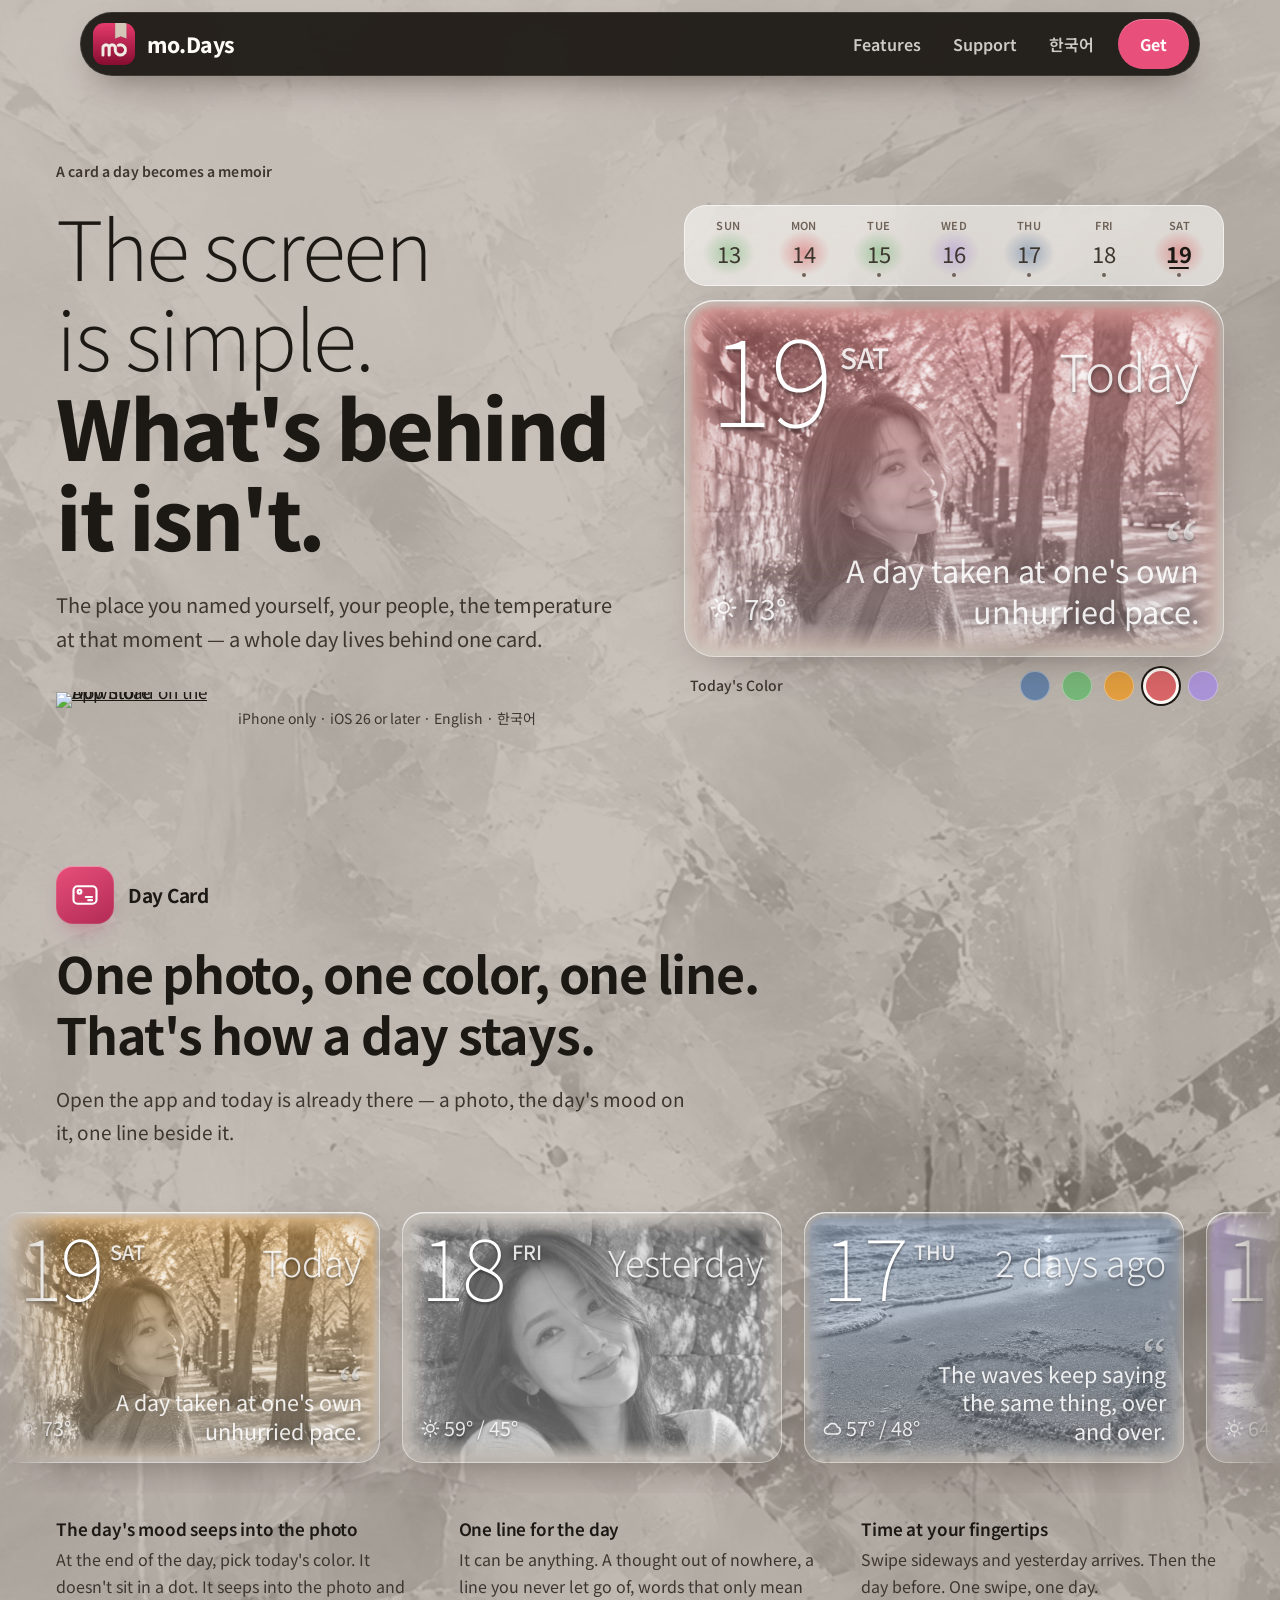
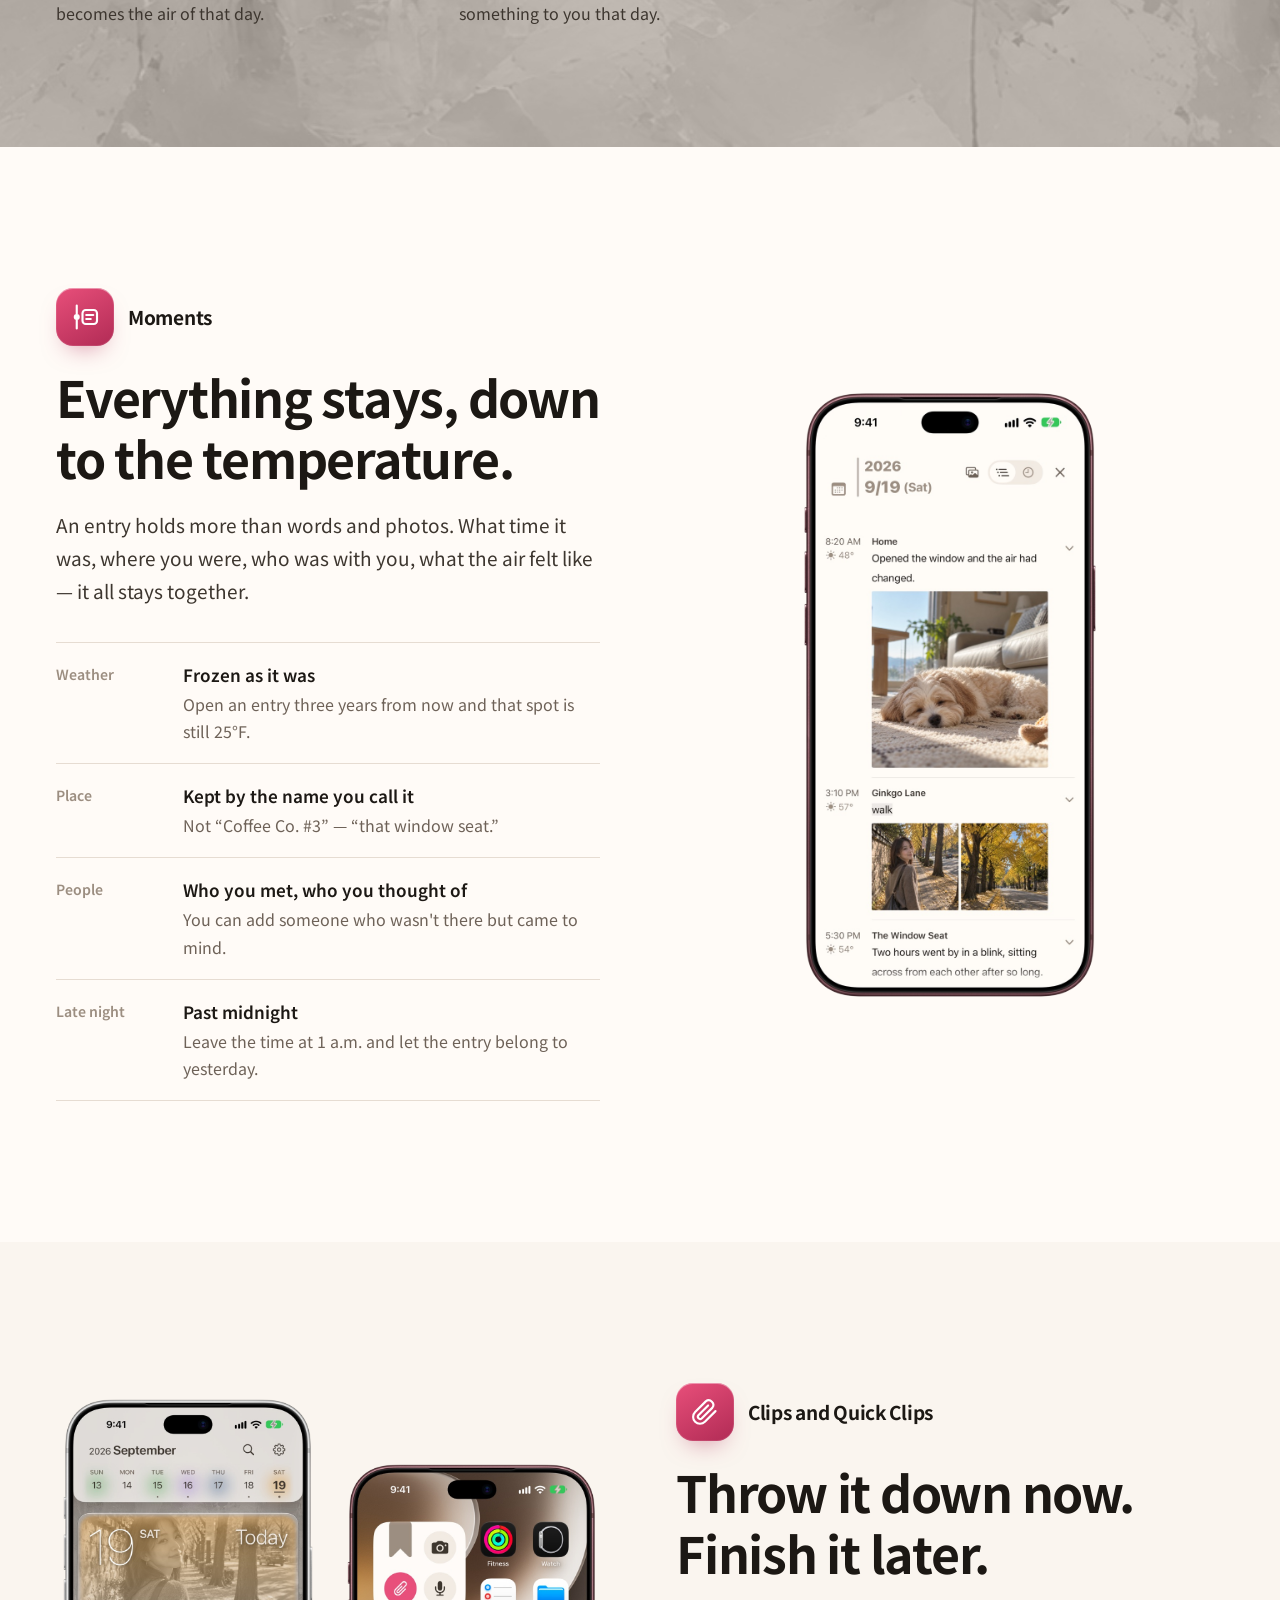
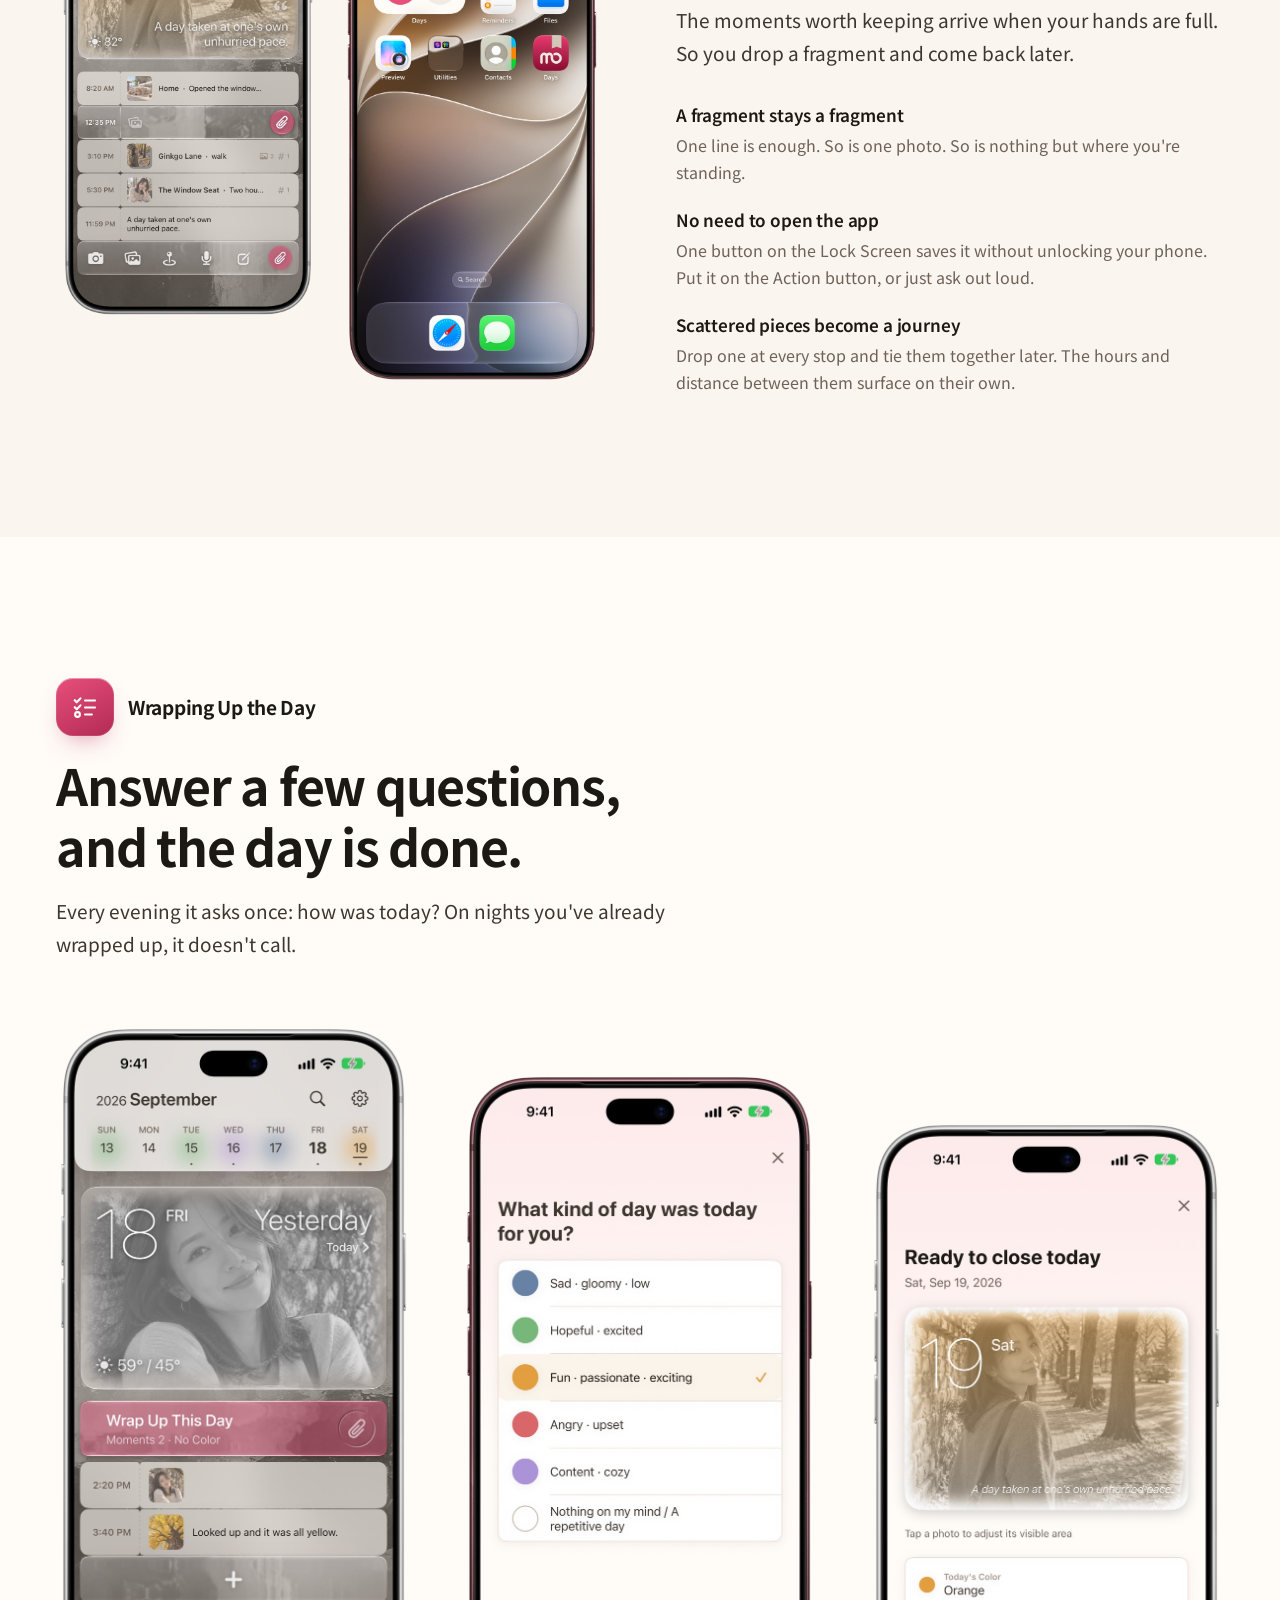
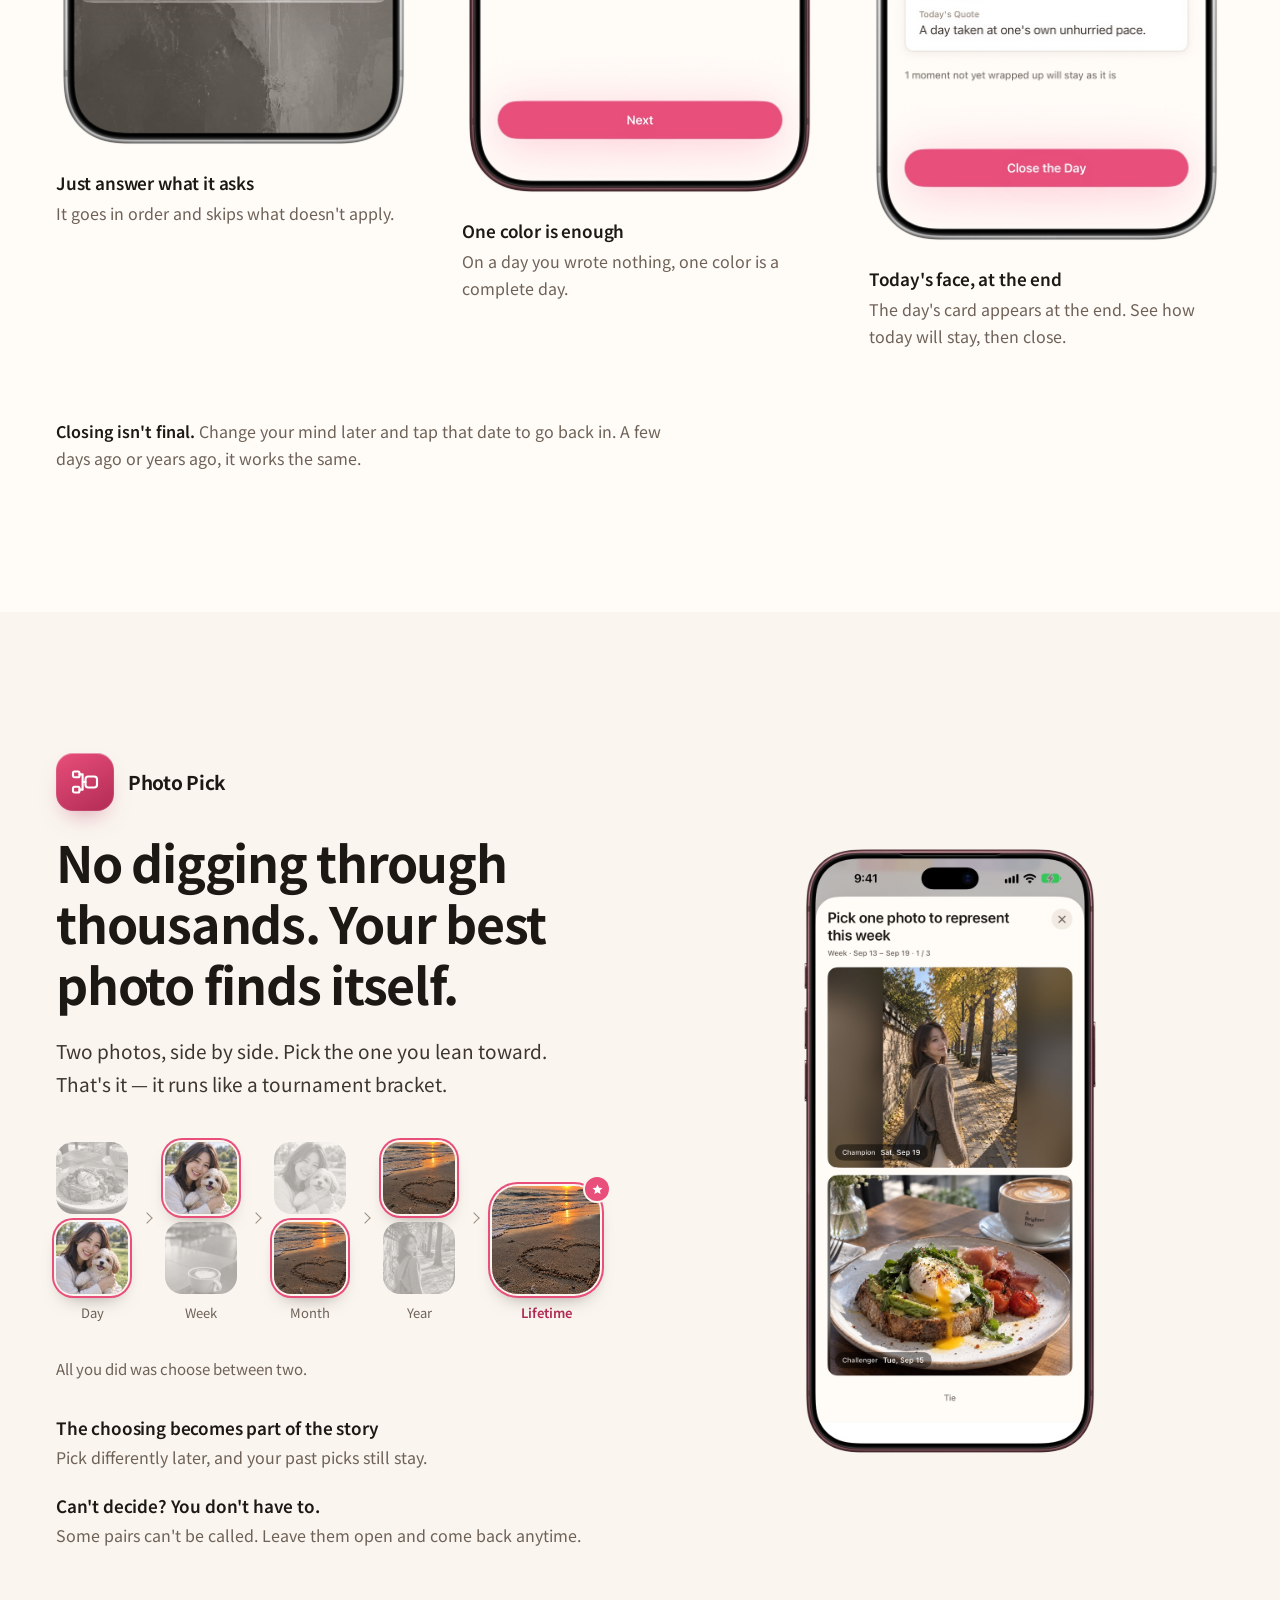
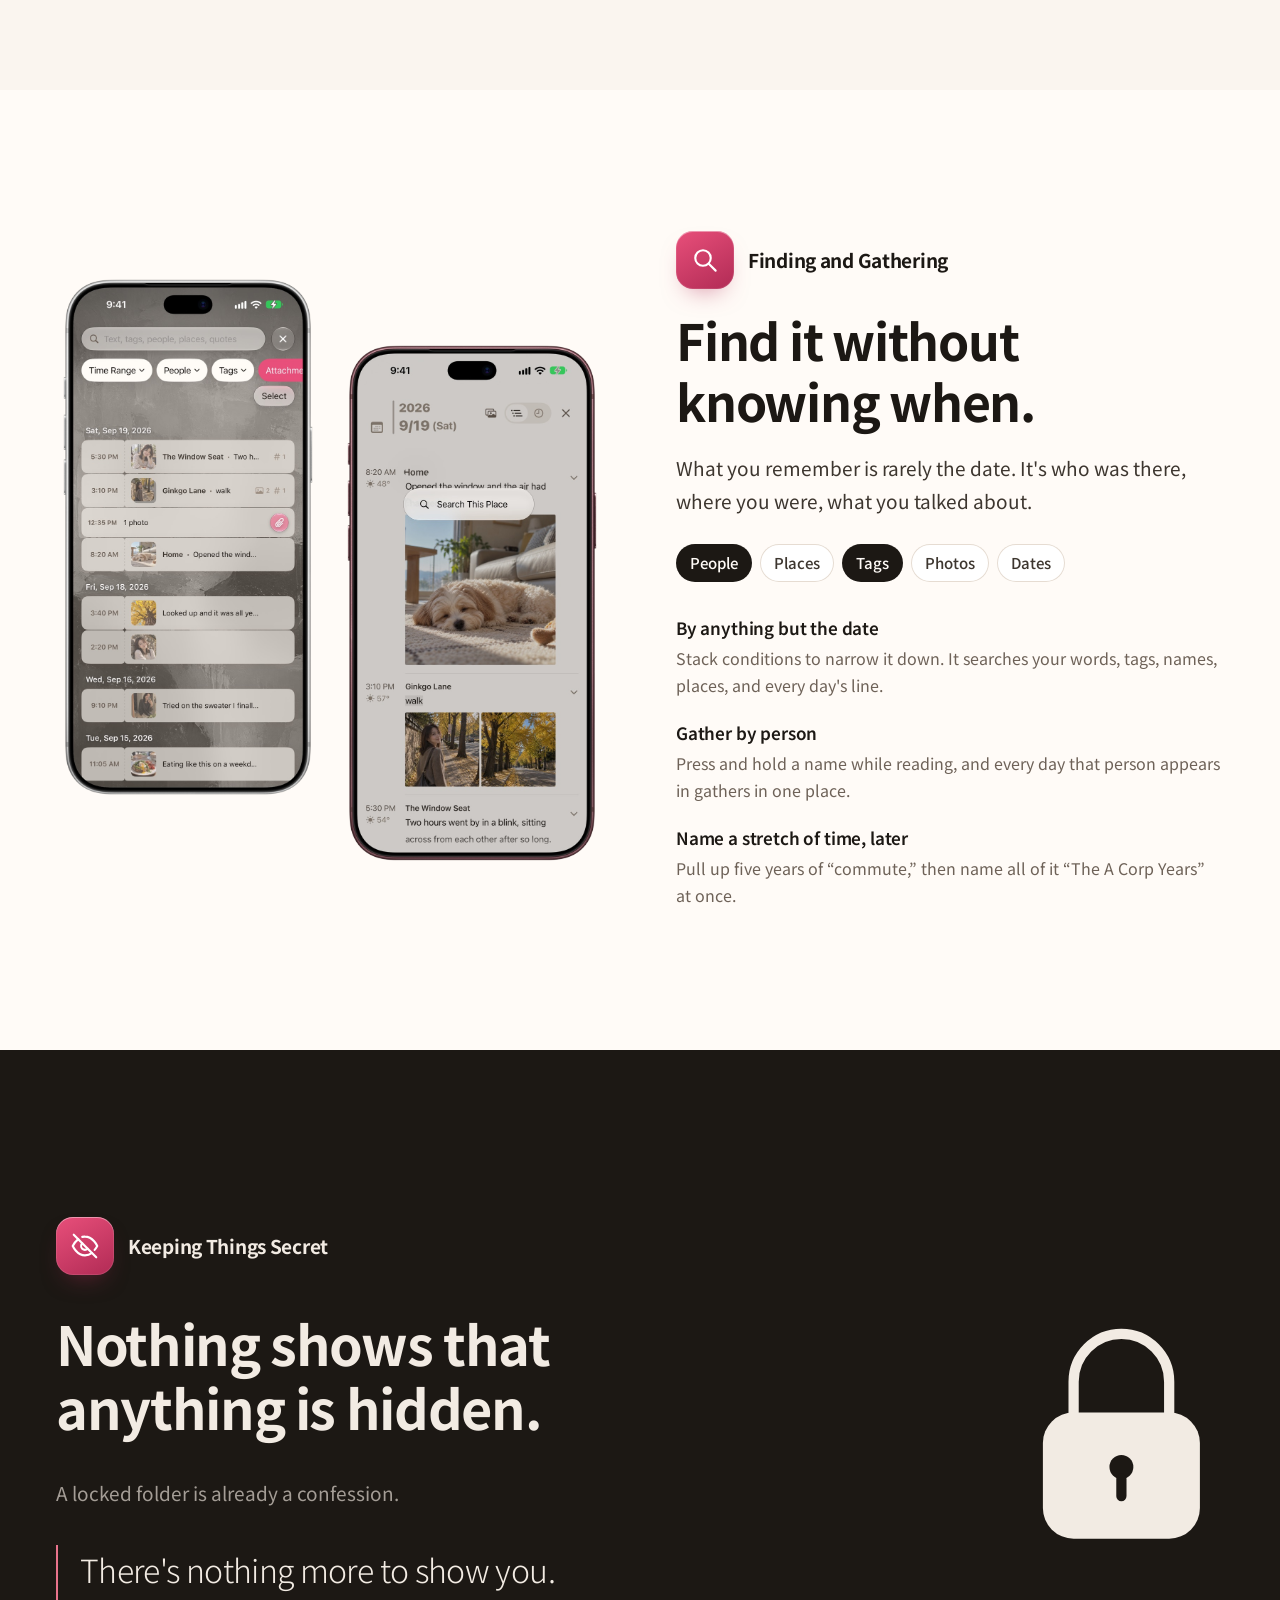
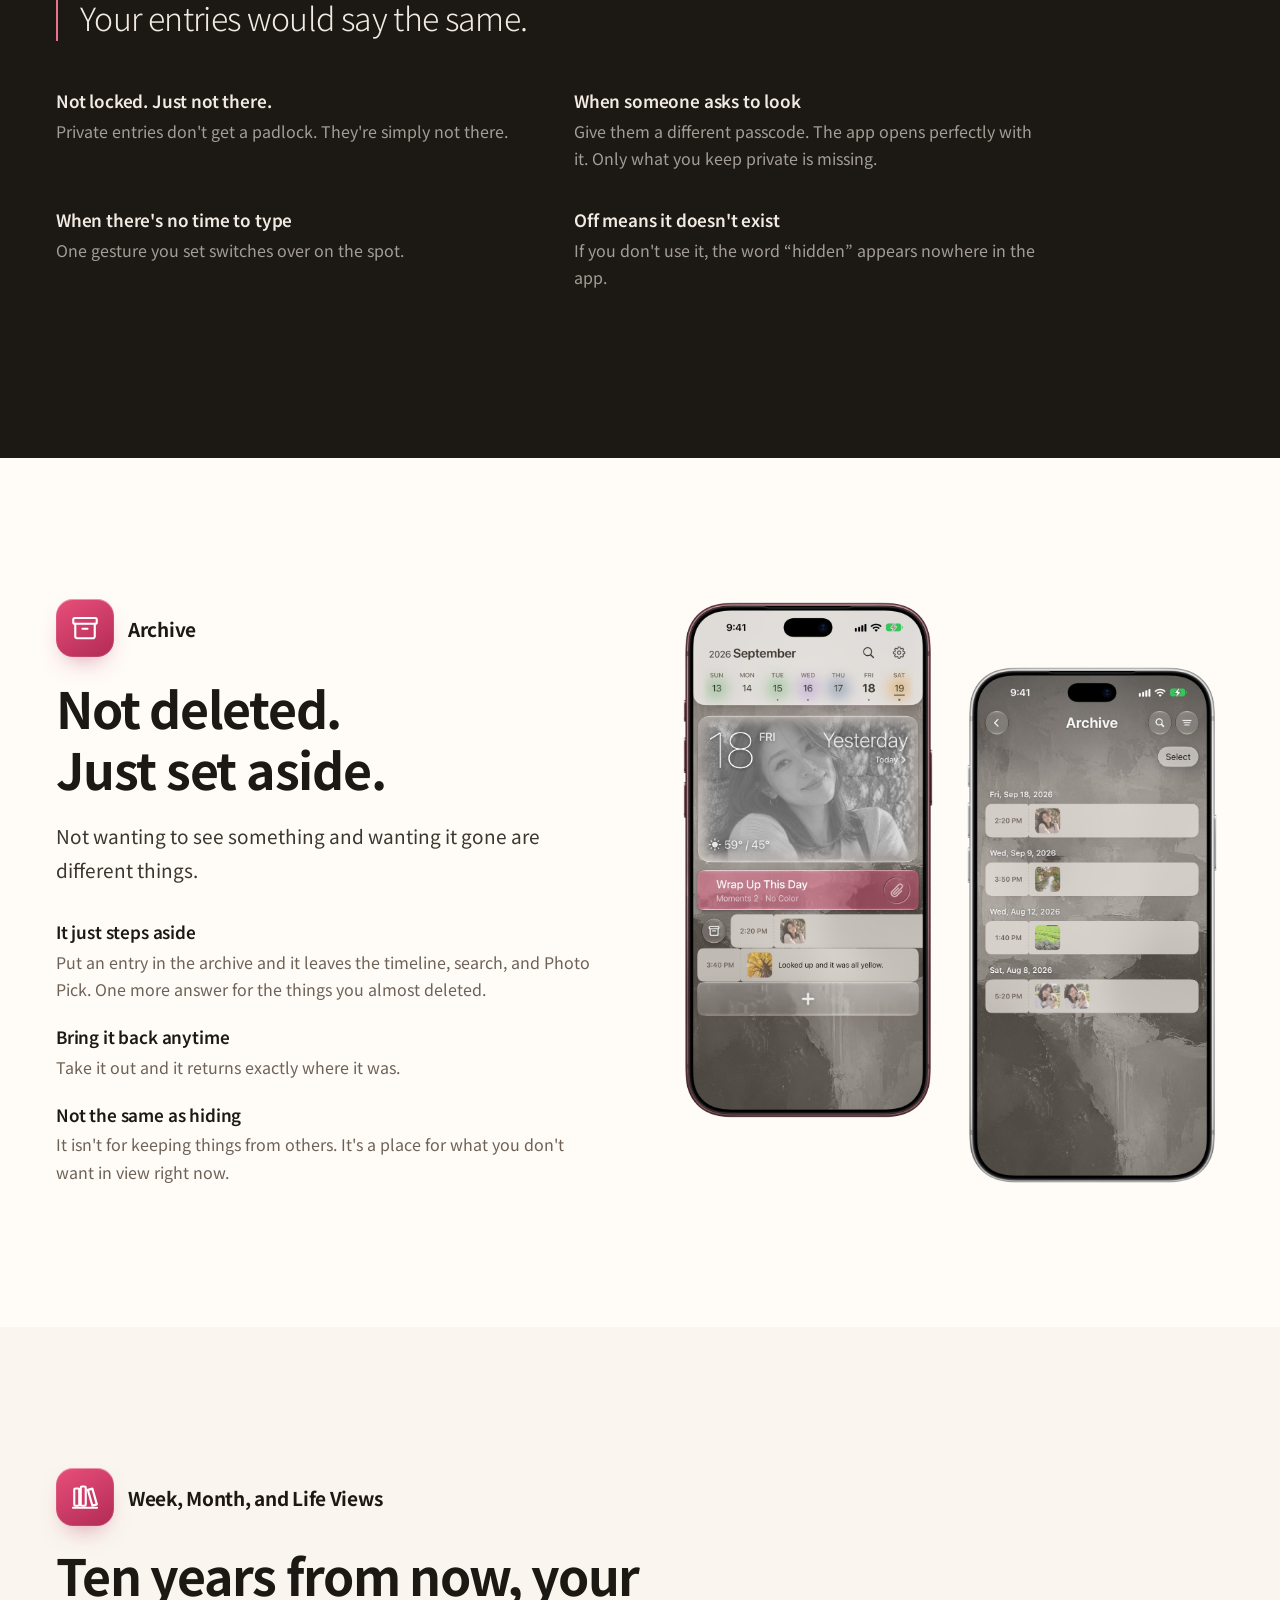
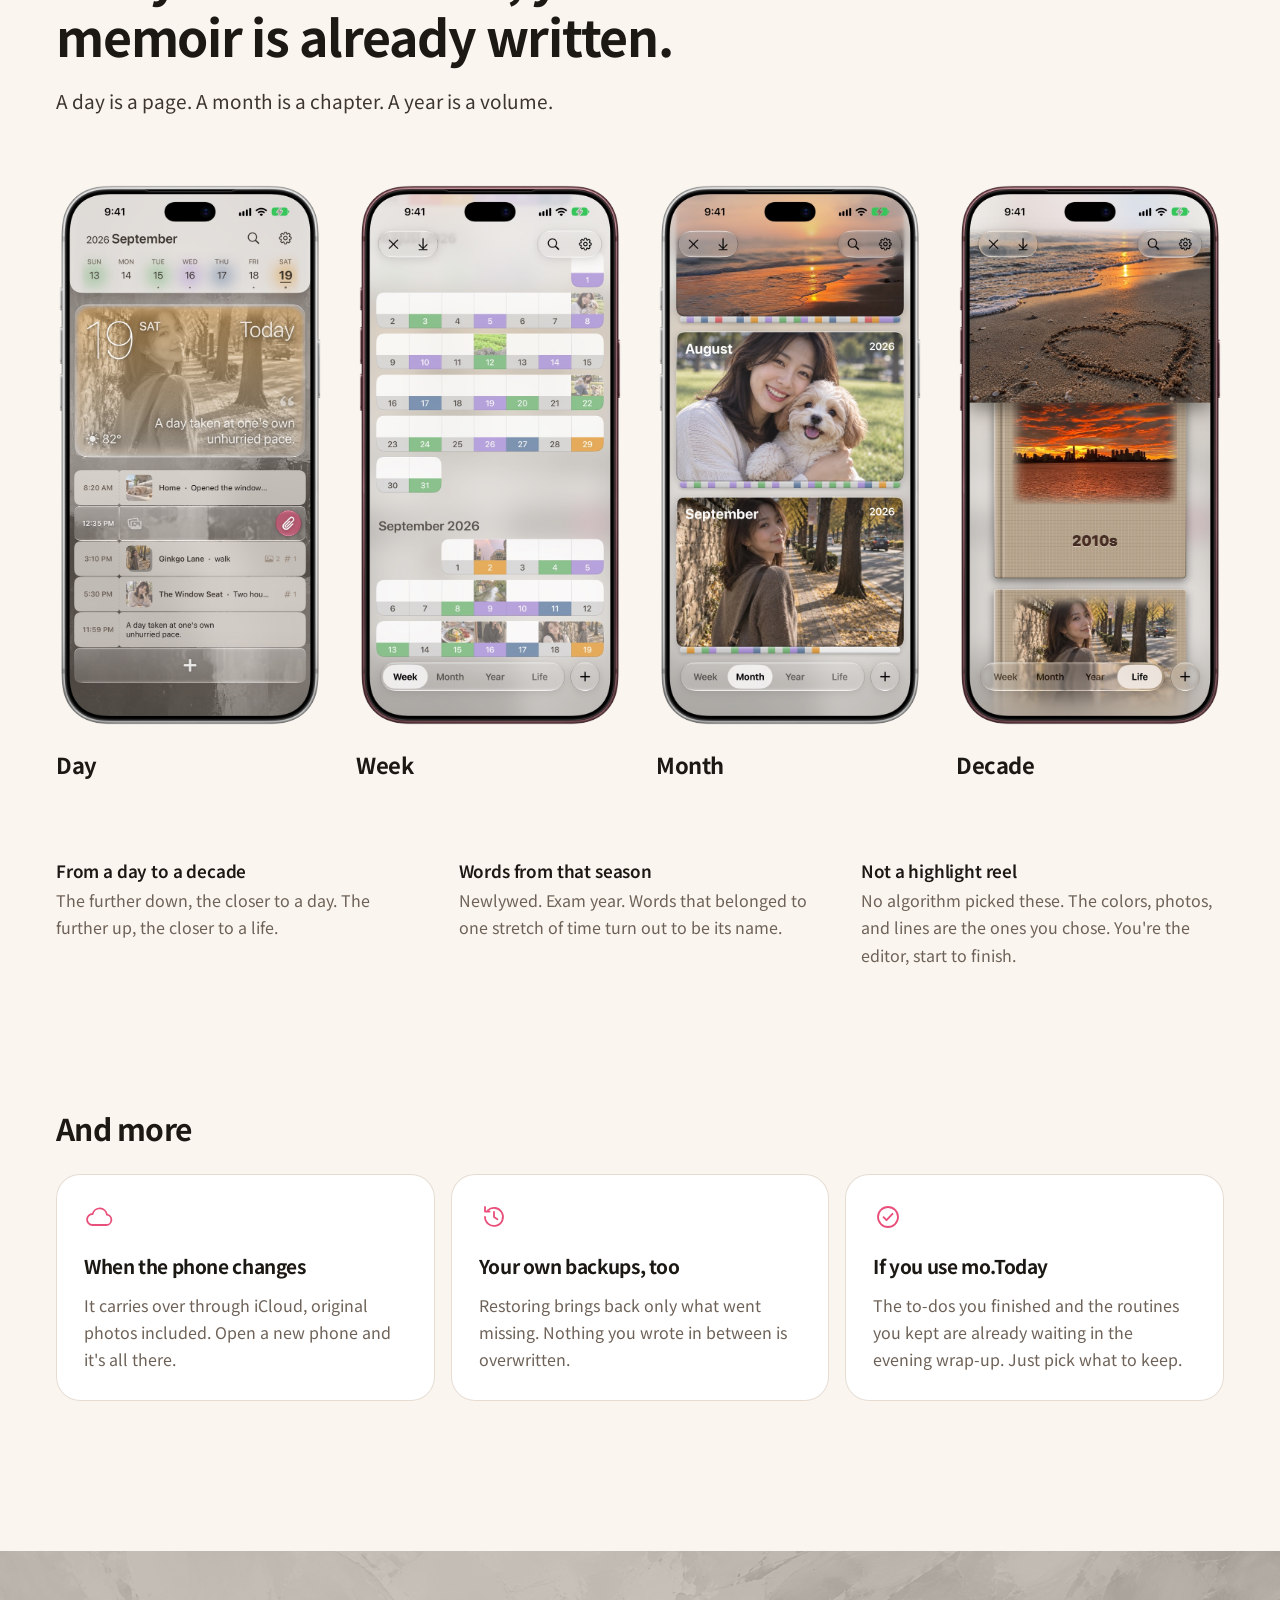
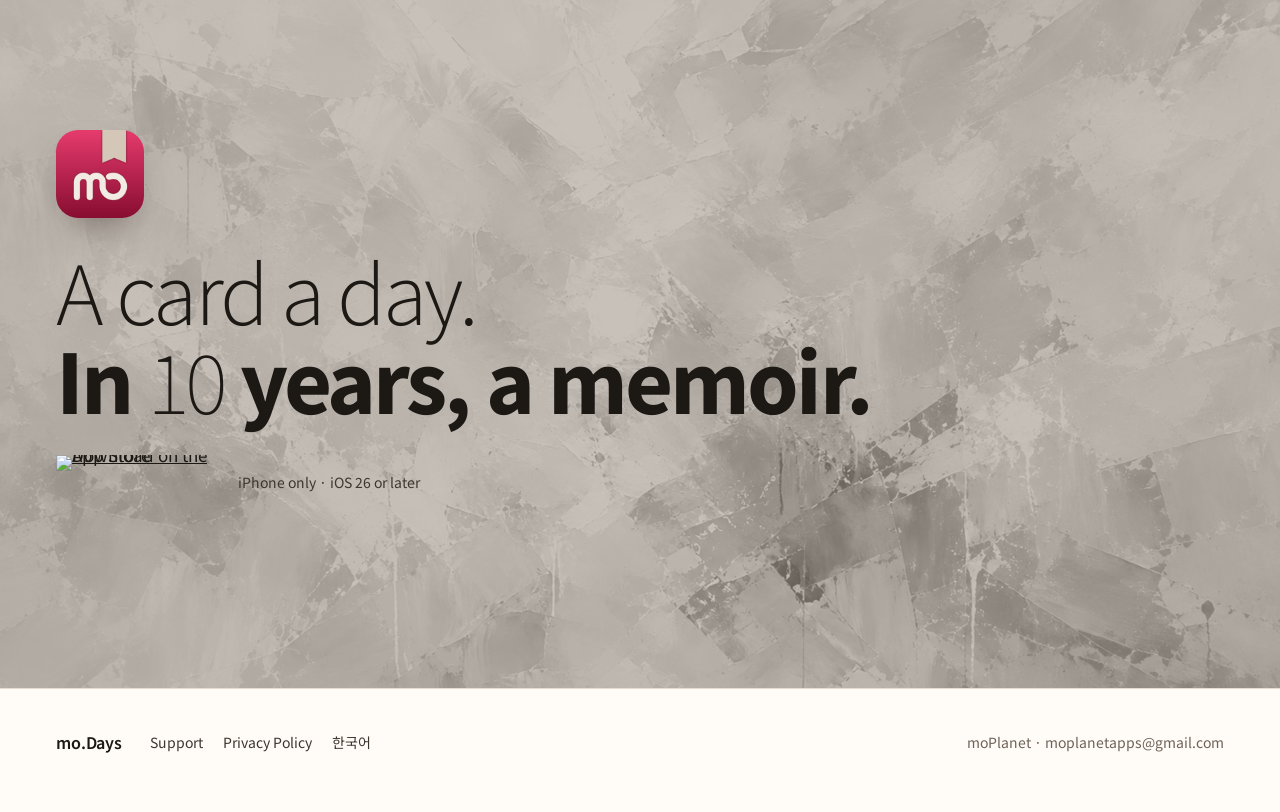
==== en/index.html @ 18f09de2 "안내 사이트 첫 페이지 — 한국어·영어, 하루 카드에 오늘의 색이 스미는 히어로와 특장점 아홉, 임시 대문을 걷다 히어로는 앱의 회색 수채 바탕(배경 판 기본 처리) 위 주간 바·" ====
<!doctype html>
<html lang="en">
<head>
<meta charset="utf-8">
<meta name="viewport" content="width=device-width, initial-scale=1">
<title>moDays — A card a day becomes a memoir</title>
<meta name="description" content="The place you named yourself, your people, the temperature at that moment — a whole day lives behind one card. moDays, a journal for iPhone.">
<link rel="canonical" href="https://modays.app/en/">
<link rel="alternate" hreflang="ko" href="https://modays.app/">
<link rel="alternate" hreflang="en" href="https://modays.app/en/">
<link rel="alternate" hreflang="x-default" href="https://modays.app/">
<link rel="icon" type="image/png" href="/img/icon.png">
<link rel="apple-touch-icon" href="/img/icon.png">
<meta name="theme-color" content="#FFFBF7" media="(prefers-color-scheme: light)">
<meta name="theme-color" content="#23211E" media="(prefers-color-scheme: dark)">
<meta property="og:type" content="website">
<meta property="og:site_name" content="moDays">
<meta property="og:title" content="moDays — A card a day becomes a memoir">
<meta property="og:description" content="The place you named yourself, your people, the temperature at that moment — a whole day lives behind one card. moDays, a journal for iPhone.">
<meta property="og:url" content="https://modays.app/en/">
<meta property="og:image" content="https://modays.app/img/og-en.jpg">
<meta property="og:image:width" content="1200">
<meta property="og:image:height" content="630">
<meta name="twitter:card" content="summary_large_image">
<meta name="apple-itunes-app" content="app-id=6817686720">

<link rel="preconnect" href="https://fonts.googleapis.com">
<link rel="preconnect" href="https://fonts.gstatic.com" crossorigin>
<link rel="stylesheet" href="https://fonts.googleapis.com/css2?family=Noto+Sans+KR:wght@100;300;400;500;600;700;800&display=swap">
<style>
/* Layout: 앱을 여는 첫 화면(회색 수채 바탕 위 유리 하루 카드)에서 시작해, 크림 지면 위로 기능을 하나씩 — 화면은 폰 틀로, 글은 앱의 서체 위계로.
   색 값은 앱 토큰(DaysColor) 그대로: 크림 bgApp · 웜 그레이 9단 · 브랜드 로즈 · Color of the Day 다섯. */
:root {
  --bg: #FFFBF7;          /* bgApp · neutral0 */
  --bg-alt: #FAF5EF;      /* neutral50 */
  --surface: #FFFFFF;     /* bgSurface */
  --subtle: #F2EBE3;      /* neutral100 */
  --line: #E6DCD2;        /* neutral200 */
  --fg1: #1C1814;         /* neutral900 */
  --fg2: #3D362F;         /* neutral700 */
  --fg3: #6E6258;         /* neutral500 */
  --fg4: #9C8E81;         /* neutral400 */
  --rose: #E84F7A;        /* brandCore */
  --rose-deep: #B12B55;   /* brandDeep */
  --rose-soft: #FFE0EA;   /* brandSoft */
  --veil: rgba(156, 142, 129, .55);   /* 배경 판 모노톤 덮개 — neutral400 × 0.55 */
  --glass: rgba(255, 255, 255, .55);
  --glass-line: rgba(255, 255, 255, .6);
  --night: #1C1814;
  --night-fg: #F2EBE3;
  --night-fg2: #A49D96;
  --shadow: 40, 26, 16;
  --nav-bg: rgba(28, 24, 20, .94);   /* 메뉴 막대 — 라이트는 먹색(neutral900), 다크는 크림으로 뒤집어 무게를 잡는다 */
  --nav-fg: #FFFBF7;
  --nav-fg2: rgba(255, 251, 247, .78);
  --nav-line: rgba(255, 255, 255, .10);
  --nav-hover: rgba(255, 255, 255, .10);
  --mark-a: #E84F7A;      /* 기능 표식 타일 — brandCore → brandDeep */
  --mark-b: #B12B55;
  --mark-glow: rgba(177, 43, 85, .55);
  --c-bluegray: #6782A5;  /* Color of the Day */
  --c-green: #77B779;
  --c-orange: #E29E3F;
  --c-red: #D96668;
  --c-purple: #AB93D7;
  --sans: -apple-system, BlinkMacSystemFont, "SF Pro Display", "Apple SD Gothic Neo", "Noto Sans KR", "Malgun Gothic", sans-serif;
  --quote: "Superclarendon", "Rockwell", "Georgia", serif;
}
@media (prefers-color-scheme: dark) {
  :root:not([data-theme="light"]) {
    --bg: #23211E; --bg-alt: #2C2A26; --surface: #393632; --subtle: #34312D; --line: #4B4742;
    --fg1: #E3DDD7; --fg2: #C7BFB8; --fg3: #A49D96; --fg4: #867F78;
    --rose: #CC5470; --rose-deep: #E8738C; --rose-soft: #452934;
    --veil: rgba(23, 22, 20, .65); --glass: rgba(57, 54, 50, .55); --glass-line: rgba(255, 255, 255, .14);
    --night: #141311; --night-fg: #E3DDD7; --night-fg2: #867F78; --shadow: 0, 0, 0;
    --mark-a: #D45B78; --mark-b: #9A3451; --mark-glow: rgba(0, 0, 0, .55);
    --nav-bg: rgba(242, 235, 227, .95); --nav-fg: #1C1814; --nav-fg2: rgba(28, 24, 20, .72); --nav-line: rgba(0, 0, 0, .08); --nav-hover: rgba(0, 0, 0, .06);
    color-scheme: dark;
  }
}
:root[data-theme="dark"] {
  --bg: #23211E; --bg-alt: #2C2A26; --surface: #393632; --subtle: #34312D; --line: #4B4742;
  --fg1: #E3DDD7; --fg2: #C7BFB8; --fg3: #A49D96; --fg4: #867F78;
  --rose: #CC5470; --rose-deep: #E8738C; --rose-soft: #452934;
  --veil: rgba(23, 22, 20, .65); --glass: rgba(57, 54, 50, .55); --glass-line: rgba(255, 255, 255, .14);
  --night: #141311; --night-fg: #E3DDD7; --night-fg2: #867F78; --shadow: 0, 0, 0;
  --mark-a: #D45B78; --mark-b: #9A3451; --mark-glow: rgba(0, 0, 0, .55);
  --nav-bg: rgba(242, 235, 227, .95); --nav-fg: #1C1814; --nav-fg2: rgba(28, 24, 20, .72); --nav-line: rgba(0, 0, 0, .08); --nav-hover: rgba(0, 0, 0, .06);
  color-scheme: dark;
}

* { box-sizing: border-box; }
body { margin: 0; }
.store-badge { display: inline-block; line-height: 0; }
.store-badge img { height: 54px; width: auto; }

html { scroll-behavior: smooth; }
body {
  background: var(--bg); color: var(--fg2);
  font-family: var(--sans); font-size: 17px; line-height: 1.65;
  -webkit-font-smoothing: antialiased; word-break: keep-all; overflow-wrap: break-word;
}
a { color: inherit; }
img { display: block; max-width: 100%; }
h1, h2, h3, p, figure, ol, ul, blockquote { margin: 0; }
ol, ul { padding: 0; list-style: none; }
:focus-visible { outline: 2px solid var(--rose); outline-offset: 3px; border-radius: 6px; }

.wrap {
  max-width: 1200px; margin-inline: auto;
  padding-left: max(16px, env(safe-area-inset-left, 0px));
  padding-right: max(16px, env(safe-area-inset-right, 0px));
}

/* ── 앱 바탕 띠: 배경 판 처리(흑백 + 웜 그레이 덮개)를 웹에 그대로 */
.backdrop { position: relative; isolation: isolate; overflow: hidden; color: var(--fg1); }
.backdrop::before {
  content: ""; position: absolute; inset: 0; z-index: -2;
  background: url("/img/bg-wide.jpg") center / cover no-repeat;
  filter: grayscale(1) brightness(1.045);
}
.backdrop::after { content: ""; position: absolute; inset: 0; z-index: -1; background: var(--veil); }

/* ── 메뉴 막대 — 짙은 먹색 알약이 화면 위에서 무게를 잡는다 */
.nav {
  position: sticky; top: calc(env(safe-area-inset-top, 0px) + 12px); z-index: 50;
  height: 68px; margin-bottom: -68px;
}
.nav-in {
  display: flex; align-items: center; gap: 10px;
  max-width: 1120px; height: 64px; margin-inline: auto;
  padding: 0 10px 0 12px;
  background: var(--nav-bg); color: var(--nav-fg);
  -webkit-backdrop-filter: blur(18px) saturate(1.4); backdrop-filter: blur(18px) saturate(1.4);
  border: 1px solid var(--nav-line); border-radius: 999px;
  box-shadow: 0 16px 36px -16px rgba(var(--shadow), .55);
}
.nav-wrap { padding-left: max(16px, env(safe-area-inset-left, 0px)); padding-right: max(16px, env(safe-area-inset-right, 0px)); }
.brand { display: flex; align-items: center; gap: 10px; text-decoration: none; color: var(--fg1); font-weight: 600; font-size: 18px; letter-spacing: -.01em; }
.nav .brand { gap: 12px; color: var(--nav-fg); font-weight: 800; font-size: 21px; letter-spacing: -.02em; }
.nav .brand img { width: 42px; height: 42px; border-radius: 11px; }
.nav-links { display: flex; gap: 4px; margin-left: auto; }
.nav-links a { text-decoration: none; font-size: 16px; font-weight: 600; color: var(--nav-fg2); padding: 10px 14px; border-radius: 999px; transition: background .2s ease, color .2s ease; }
.nav-links a:hover { background: var(--nav-hover); color: var(--nav-fg); }
.nav-cta {
  text-decoration: none; font-size: 16px; font-weight: 700; color: #fff; background: var(--rose);
  padding: 12px 22px; border-radius: 999px; box-shadow: inset 0 1px 0 rgba(255,255,255,.25);
}
.nav-cta:hover { background: var(--rose-deep); }
@media (max-width: 560px) {
  .nav-links a.opt { display: none; }
  .nav .brand { font-size: 19px; }
  .nav .brand img { width: 38px; height: 38px; }
  .nav-cta { padding: 11px 18px; }
}

/* ── 히어로 */
.hero .wrap {
  display: grid; gap: 48px; align-items: center;
  padding-block: 132px 72px;
}
@media (min-width: 980px) { .hero .wrap { grid-template-columns: minmax(0, 1fr) minmax(0, 540px); gap: 72px; padding-block: 160px 96px; } }
.eyebrow { font-size: 14px; font-weight: 600; color: var(--rose-deep); letter-spacing: .01em; }
.hero .eyebrow { color: var(--fg2); }
.hero h1 {
  margin-top: 18px;
  font-size: clamp(40px, 6.4vw, 84px); line-height: 1.1; letter-spacing: -.04em; color: var(--fg1);
  text-wrap: balance;
}
.hero h1 .thin { display: block; font-weight: 200; }
.hero h1 .heavy { display: block; font-weight: 800; }
.hero .lede { margin-top: 26px; max-width: 30em; font-size: clamp(17px, 1.6vw, 20px); line-height: 1.7; color: var(--fg2); }
.get { margin-top: 36px; display: flex; flex-wrap: wrap; align-items: center; gap: 14px 20px; }
.store {
  display: inline-flex; align-items: center; gap: 12px; text-decoration: none;
  background: #000; color: #fff; border-radius: 14px; padding: 10px 20px 10px 14px;
  box-shadow: inset 0 0 0 1px rgba(255,255,255,.18);
}
.store svg { width: 26px; height: 26px; flex: none; }
.store small { display: block; font-size: 11px; line-height: 1.2; opacity: .8; }
.store b { display: block; font-size: 19px; line-height: 1.2; font-weight: 600; letter-spacing: -.01em; }
.meta { font-size: 14px; color: var(--fg3); }
.hero .meta { color: var(--fg2); }

/* 히어로 데모 — 주간 바 + 하루 카드 + 오늘의 색 */
.demo { display: grid; gap: 14px; width: 100%; max-width: 540px; justify-self: center; }
.weekbar {
  display: grid; grid-template-columns: repeat(7, minmax(0, 1fr));
  padding: 10px 6px 8px; border-radius: 22px;
  background: var(--glass); border: 1px solid var(--glass-line);
  -webkit-backdrop-filter: blur(20px) saturate(1.5); backdrop-filter: blur(20px) saturate(1.5);
  text-align: center; color: var(--fg2);
}
.weekbar span { display: block; }
.wd-l { font-size: 11px; font-weight: 600; letter-spacing: .04em; color: var(--fg3); }
.wd-n {
  position: relative; isolation: isolate; margin: 2px auto 0; width: 40px; height: 34px;
  font-size: 22px; line-height: 34px; font-variant-numeric: tabular-nums;
}
.wd-n::before {
  content: ""; position: absolute; inset: -6px; z-index: -1; border-radius: 50%;
  background: radial-gradient(closest-side, color-mix(in srgb, var(--g, transparent) 55%, transparent), transparent);
  transition: background .9s ease;
}
.wd-n.today { font-weight: 700; color: var(--fg1); }
.wd-n.today::after { content: ""; position: absolute; left: 25%; right: 25%; bottom: 1px; height: 2px; background: var(--fg1); border-radius: 2px; }
.wd-dot { width: 4px; height: 4px; margin: 3px auto 0; border-radius: 50%; background: var(--fg3); }
.wd-dot.none { visibility: hidden; }

.swatches { display: flex; align-items: center; gap: 12px; padding-inline: 6px; }
.swatches-label { font-size: 14px; font-weight: 500; color: var(--fg2); margin-right: auto; }
.swatch {
  width: 30px; height: 30px; border-radius: 50%; border: 0; padding: 0; cursor: pointer;
  background: var(--sw); box-shadow: 0 0 0 0 transparent, inset 0 0 0 1px rgba(255,255,255,.35);
  transition: box-shadow .25s ease, transform .25s ease;
}
.swatch:hover { transform: scale(1.08); }
.swatch[aria-pressed="true"] { box-shadow: 0 0 0 3px var(--bg), 0 0 0 5px var(--fg1); }

/* ── 하루 카드 — HeroSection 값(카드 424×280pt 기준)을 카드 폭 비율(cqw)로 옮김 */
.daycard {
  container-type: inline-size; position: relative; width: 100%;
  aspect-ratio: 424 / 280; border-radius: 5.66% / 8.57%;
}
.daycard .face {
  position: absolute; inset: 0; border-radius: inherit; overflow: hidden; isolation: isolate;
  background: rgba(255, 255, 255, .10);
  box-shadow: inset 0 0 0 1px rgba(255, 255, 255, .42), inset 0 1.5px 0 rgba(255, 255, 255, .6), 0 18px 40px -22px rgba(var(--shadow), .5);
  -webkit-backdrop-filter: blur(8px) saturate(1.4); backdrop-filter: blur(8px) saturate(1.4);
}
.daycard .photo {
  position: absolute; inset: 0; width: 100%; height: 100%; object-fit: cover; object-position: var(--pos, 50% 35%);
  filter: grayscale(1) contrast(.5) brightness(1.28);
  -webkit-mask-image: linear-gradient(to right, transparent 1.2%, #000 6.5%, #000 93.5%, transparent 98.8%), linear-gradient(to bottom, transparent 1.8%, #000 9.5%, #000 90.5%, transparent 98.2%);
  -webkit-mask-composite: source-in;
  mask-image: linear-gradient(to right, transparent 1.2%, #000 6.5%, #000 93.5%, transparent 98.8%), linear-gradient(to bottom, transparent 1.8%, #000 9.5%, #000 90.5%, transparent 98.2%);
  mask-composite: intersect;
}
.daycard .tint {
  position: absolute; inset: 1.18cqw; border-radius: 4.5cqw; filter: blur(.7cqw);
  background: linear-gradient(to bottom,
    color-mix(in srgb, var(--c) 50%, transparent) 0%,
    color-mix(in srgb, var(--c) 30%, transparent) 50%,
    color-mix(in srgb, var(--c) 10%, transparent) 100%);
  mix-blend-mode: color; opacity: 0; transition: opacity 1s ease;
}
.daycard .tint.on { opacity: 1; }
.daycard .tint.gray {
  inset: 3.07cqw; filter: blur(2.36cqw); mix-blend-mode: multiply;
  background: linear-gradient(to bottom, rgba(140,140,140,.25), rgba(140,140,140,.11) 50%, rgba(140,140,140,.012));
}
.daycard .content {
  position: absolute; inset: 0; display: flex; flex-direction: column; justify-content: space-between;
  padding: 1.89cqw 4.72cqw 4.72cqw; color: #fff;
  text-shadow: 0 .47cqw .71cqw rgba(0, 0, 0, .4);
}
.dc-top { display: flex; align-items: flex-start; }
.dc-num { font-size: 22.64cqw; font-weight: 100; line-height: 1.05; letter-spacing: -.03em; font-variant-numeric: tabular-nums; }
.dc-wd { margin-left: 1.89cqw; padding-top: 4.4cqw; font-size: 5.19cqw; font-weight: 500; color: rgba(255,255,255,.85); }
.dc-rel { margin-left: auto; padding-top: 3.3cqw; font-size: 9.43cqw; font-weight: 300; color: rgba(255,255,255,.85); white-space: nowrap; }
.dc-bottom { display: flex; align-items: flex-end; justify-content: space-between; gap: 3cqw; }
.dc-wx { display: flex; align-items: center; gap: .94cqw; font-size: 5.19cqw; color: rgba(255,255,255,.85); white-space: nowrap; font-variant-numeric: tabular-nums; }
.dc-wx svg { width: 1.05em; height: 1.05em; flex: none; }
.dc-q { display: flex; flex-direction: column; align-items: flex-end; gap: .94cqw; max-width: 66cqw; text-align: right; }
.dc-q .g { font-family: var(--quote); font-size: 14.15cqw; line-height: 1; height: 7cqw; color: rgba(255,255,255,.55); }
.dc-q p { font-size: 5.66cqw; line-height: 1.32; color: rgba(255,255,255,.88); text-shadow: 0 0 2.36cqw rgba(0,0,0,.3); }
.dc-q cite { font-style: normal; font-size: 3.77cqw; font-weight: 700; color: rgba(255,255,255,.68); }
.dc-q.m .g { font-size: 11.8cqw; height: 5.9cqw; }
.dc-q.m p { font-size: 4.72cqw; }
.dc-q.m cite { font-size: 3.3cqw; }

/* ── 하루 카드 흐름(F1) */
.days { padding-block: 24px 120px; }
.days-head { display: grid; gap: 18px; max-width: 760px; }
.days h2, .feature h2 {
  font-size: clamp(30px, 4.2vw, 50px); line-height: 1.22; letter-spacing: -.035em; font-weight: 700; color: var(--fg1);
  text-wrap: balance;
}
.intro { max-width: 34em; font-size: clamp(17px, 1.5vw, 19px); line-height: 1.75; color: var(--fg2); }
.marquee {
  margin-top: 56px; overflow: hidden;
  -webkit-mask-image: linear-gradient(to right, transparent, #000 5%, #000 95%, transparent);
  mask-image: linear-gradient(to right, transparent, #000 5%, #000 95%, transparent);
}
.track { display: flex; gap: 22px; width: max-content; padding-block: 8px 30px; animation: drift 80s linear infinite; }
.track .daycard { width: clamp(270px, 30vw, 380px); flex: none; }
.marquee:hover .track { animation-play-state: paused; }
@keyframes drift { to { transform: translateX(calc(-50% - 11px)); } }
.trio-points { margin-top: 24px; display: grid; gap: 28px; }
@media (min-width: 820px) { .trio-points { grid-template-columns: repeat(3, minmax(0, 1fr)); gap: 40px; } }
.days .point p { color: var(--fg2); }

/* ── 기능 표식 — 아이콘 타일 + 이름 */
.mark { display: flex; align-items: center; gap: 14px; }
.mark-ico {
  flex: none; width: 58px; height: 58px; border-radius: 17px; display: grid; place-items: center;
  color: #fff; background: linear-gradient(150deg, var(--mark-a), var(--mark-b));
  box-shadow: inset 0 1px 0 rgba(255,255,255,.35), inset 0 0 0 1px rgba(255,255,255,.1), 0 12px 24px -12px var(--mark-glow);
}
.mark-ico svg { width: 30px; height: 30px; fill: none; stroke: currentColor; stroke-width: 1.7; stroke-linecap: round; stroke-linejoin: round; }
.mark-name { font-size: 19px; font-weight: 700; letter-spacing: -.015em; color: var(--fg1); }
.night .mark-name { color: var(--night-fg); }
@media (max-width: 560px) {
  .mark-ico { width: 50px; height: 50px; border-radius: 15px; }
  .mark-ico svg { width: 26px; height: 26px; }
  .mark-name { font-size: 17px; }
}

/* ── 기능 섹션 공통 */
.feature { padding-block: clamp(84px, 11vw, 150px); }
.feature.alt { background: var(--bg-alt); }
.split { display: grid; gap: 56px; align-items: center; }
.split > * { min-width: 0; }
@media (min-width: 900px) {
  .split { grid-template-columns: minmax(0, 1fr) minmax(0, 1fr); gap: 72px; }
  .split.flip .media { order: -1; }
}
.copy { display: grid; gap: 20px; max-width: 34rem; }
.points { display: grid; gap: 22px; margin-top: 14px; }
.point h3 { font-size: 17px; font-weight: 600; line-height: 1.45; color: var(--fg1); letter-spacing: -.01em; }
.point p { margin-top: 4px; font-size: 16px; line-height: 1.7; color: var(--fg3); }

/* 폰 — 애플 공식 기기 틀(iPhone 18 Pro Max · Silver와 Burgundy를 섞어)에 촬영본을 끼운 합성본. 틀은 손대지 않고 그대로(그림자·기울임·겹침·움직임 없음 — 애플 마케팅 가이드라인).
   기기 바깥을 투명하게 하는 윤곽 마스크는 틀의 모양에서 따낸 것이다. */
.phone { width: var(--w, clamp(220px, 24vw, 300px)); max-width: 100%; }
.phone img {
  width: 100%; height: auto; aspect-ratio: 720 / 1469;
  -webkit-mask-image: url("[data-uri]"); mask-image: url("[data-uri]");
  -webkit-mask-size: 100% 100%; mask-size: 100% 100%; -webkit-mask-repeat: no-repeat; mask-repeat: no-repeat;
}
.phone.b img { -webkit-mask-image: url("[data-uri]"); mask-image: url("[data-uri]"); }  /* 버건디 틀의 윤곽 */
.media { display: flex; justify-content: center; }
.duo { display: flex; justify-content: center; align-items: flex-start; gap: clamp(14px, 2.4vw, 28px); }
.duo .phone { --w: clamp(150px, 20vw, 260px); }
.duo .phone + .phone { margin-top: 12%; }

/* F2 — 기록 하나 뒤에 남는 것 */
.facts { margin-top: 14px; border-top: 1px solid var(--line); }
.facts li { display: grid; grid-template-columns: 5.5em minmax(0, 1fr); gap: 16px; padding-block: 18px; border-bottom: 1px solid var(--line); }
.facts .k { font-size: 14px; font-weight: 600; color: var(--fg4); padding-top: 2px; }
.facts .v b { display: block; font-size: 17px; font-weight: 600; color: var(--fg1); }
.facts .v span { display: block; margin-top: 2px; font-size: 16px; line-height: 1.7; color: var(--fg3); }

/* F4 — 세 걸음 */
.steps-head { display: grid; gap: 18px; max-width: 760px; }
.steps {
  margin-top: 64px; display: grid; grid-auto-flow: column; grid-auto-columns: 64%; gap: 20px;
  overflow-x: auto; scroll-snap-type: x mandatory; padding-bottom: 12px; scrollbar-width: none;
}
.steps::-webkit-scrollbar { display: none; }
.steps li { scroll-snap-align: start; display: grid; gap: 22px; align-content: start; }
.steps .phone { --w: 100%; }
@media (min-width: 760px) {
  .steps { grid-auto-flow: row; grid-template-columns: repeat(3, minmax(0, 1fr)); gap: clamp(20px, 4vw, 56px); overflow: visible; }
  .steps li:nth-child(2) { margin-top: 48px; }
  .steps li:nth-child(3) { margin-top: 96px; }
}
.note { margin-top: 56px; max-width: 40em; font-size: 16px; color: var(--fg3); }
.note b { color: var(--fg1); font-weight: 600; }

/* F5 — 단마다 두 장이 맞서고, 이긴 한 장이 올라간다 */
.bracket-box { container-type: inline-size; }
.bracket {
  /* 사진 한 변 — 칸 폭에 맞춰 40~72px(다섯 단 + 화살표 넷이 칸 안에 들도록) */
  --T: clamp(40px, calc((100cqw - 64px) / 5.5), 72px); --F: calc(var(--T) * 1.5);
  margin-top: 22px; display: flex; align-items: flex-end; justify-content: space-between; gap: 4px;
}
.bracket li { display: grid; justify-items: center; gap: 10px; }
.bracket .pair { display: grid; gap: 8px; }
.bracket .t { position: relative; display: block; width: var(--T); aspect-ratio: 1; border-radius: 24%; }
.bracket .t img { width: 100%; height: 100%; object-fit: cover; border-radius: inherit; filter: grayscale(1); opacity: .38; }
.bracket .t.win img { filter: none; opacity: 1; }
.bracket .t.win { box-shadow: 0 0 0 2px var(--bg-alt), 0 0 0 4px var(--rose), 0 10px 20px -10px rgba(var(--shadow), .6); }
.bracket .final .t { width: var(--F); }
.bracket .star {
  position: absolute; top: -9px; right: -9px; width: 24px; height: 24px; border-radius: 50%;
  display: grid; place-items: center; background: var(--rose); color: #fff;
  box-shadow: 0 0 0 2px var(--bg-alt);
}
.bracket .star svg { width: 13px; height: 13px; }
.bracket .lv { font-size: 13px; line-height: 17px; color: var(--fg3); white-space: nowrap; }
.bracket .final .lv { color: var(--rose-deep); font-weight: 600; }
.bracket .chev {
  align-self: flex-end; flex: none; width: 8px; height: 8px;
  margin-bottom: calc(17px + 10px + var(--T) + 4px - 4px);
  border-top: 1.8px solid var(--fg4); border-right: 1.8px solid var(--fg4); transform: rotate(45deg);
}
.ladder-cap { margin-top: 16px; font-size: 15px; color: var(--fg3); }

/* F6 — 조건 알약 */
.chips { display: flex; flex-wrap: wrap; gap: 8px; margin-top: 6px; }
.chips span {
  font-size: 15px; font-weight: 500; color: var(--fg2); padding: 7px 14px; border-radius: 999px;
  background: var(--surface); box-shadow: inset 0 0 0 1px var(--line);
}
.chips span.on { background: var(--fg1); color: var(--bg); box-shadow: none; }

/* F7 — 비밀로 두기 (밤 띠) */
.night { background: var(--night); color: var(--night-fg); padding-block: clamp(96px, 13vw, 170px); }
.night .wrap { display: grid; gap: 40px; }
.night-top { display: grid; gap: 40px; }
.night-top > * { min-width: 0; }
.night-copy { display: grid; gap: 36px; }
@media (min-width: 900px) { .night-top { grid-template-columns: minmax(0, 1fr) auto; align-items: center; gap: 72px; } }
.night .eyebrow { color: #E8738C; }
.lock { width: clamp(110px, 16vw, 210px); height: auto; color: var(--night-fg); justify-self: center; }
.night h2 { font-size: clamp(30px, 4.4vw, 54px); line-height: 1.2; letter-spacing: -.035em; font-weight: 700; color: var(--night-fg); text-wrap: balance; max-width: 15em; }
.night .intro { color: var(--night-fg2); }
.night blockquote { font-size: clamp(22px, 2.6vw, 32px); line-height: 1.5; font-weight: 300; letter-spacing: -.02em; color: var(--night-fg); padding-left: 22px; border-left: 2px solid #E8738C; }
.night-points { display: grid; gap: 30px; margin-top: 8px; }
@media (min-width: 760px) { .night-points { grid-template-columns: repeat(2, minmax(0, 1fr)); gap: 36px 56px; max-width: 980px; } }
.night .point h3 { color: var(--night-fg); }
.night .point p { color: var(--night-fg2); }

/* F9 — 하루에서 인생까지 */
.shelf-head { display: grid; gap: 18px; max-width: 760px; }
.shelf {
  margin-top: 64px; display: grid; grid-auto-flow: column; grid-auto-columns: 58%; gap: 20px;
  overflow-x: auto; scroll-snap-type: x mandatory; padding-bottom: 12px; scrollbar-width: none;
}
.shelf::-webkit-scrollbar { display: none; }
.shelf li { scroll-snap-align: start; display: grid; gap: 18px; justify-items: start; }
.shelf .phone { --w: 100%; }
.shelf .lv { display: flex; align-items: baseline; gap: 10px; }
.shelf .lv b { font-size: 22px; font-weight: 700; color: var(--fg1); letter-spacing: -.02em; }
.shelf .lv span { font-size: 14px; color: var(--fg3); }
@media (min-width: 900px) { .shelf { grid-auto-flow: row; grid-template-columns: repeat(4, minmax(0, 1fr)); gap: 32px; overflow: visible; } }
.shelf-points { margin-top: 64px; display: grid; gap: 28px; }
@media (min-width: 820px) { .shelf-points { grid-template-columns: repeat(3, minmax(0, 1fr)); gap: 40px; } }

/* 그리고 — 세 칸 */
.more { padding-block: 24px clamp(96px, 12vw, 150px); }
.more h2 { font-size: clamp(24px, 2.6vw, 30px); font-weight: 700; letter-spacing: -.03em; color: var(--fg1); }
.tiles { margin-top: 28px; display: grid; gap: 16px; }
@media (min-width: 760px) { .tiles { grid-template-columns: repeat(3, minmax(0, 1fr)); } }
.tile { display: grid; gap: 10px; align-content: start; padding: 28px; border-radius: 24px; background: var(--surface); box-shadow: inset 0 0 0 1px var(--line); }
.tile svg { width: 30px; height: 30px; color: var(--rose); margin-bottom: 8px; }
.tile h3 { font-size: 19px; font-weight: 700; color: var(--fg1); letter-spacing: -.02em; }
.tile p { font-size: 16px; line-height: 1.7; color: var(--fg3); }

/* 맺음 */
.closing .wrap { display: grid; justify-items: start; gap: 28px; padding-block: clamp(110px, 14vw, 180px); }
.closing img.icon { width: 88px; height: 88px; border-radius: 22px; box-shadow: 0 20px 40px -18px rgba(var(--shadow), .55); }
.closing h2 { font-size: clamp(38px, 6.4vw, 86px); line-height: 1.08; letter-spacing: -.045em; color: var(--fg1); font-weight: 800; }
.closing h2 .ten { font-weight: 100; letter-spacing: -.06em; }
.closing h2 .soft { display: block; font-weight: 200; }

footer { padding-block: 40px 56px; border-top: 1px solid var(--line); font-size: 14px; color: var(--fg3); }
footer .wrap { display: flex; flex-wrap: wrap; align-items: center; gap: 12px 28px; }
footer nav { display: flex; flex-wrap: wrap; gap: 6px 20px; }
footer a { text-decoration: none; color: var(--fg2); }
footer a:hover { text-decoration: underline; }
footer .who { margin-left: auto; }
@media (max-width: 700px) { footer .who { margin-left: 0; width: 100%; } }

/* 스크롤에 따라 살짝 떠오름 — 쉴 때도 다 보인다(모양만 움직임) */
@supports (animation-timeline: view()) {
  @media (prefers-reduced-motion: no-preference) {
    .rise { animation: rise linear both; animation-timeline: view(); animation-range: entry 0% entry 70%; }
    @keyframes rise { from { transform: translateY(48px) scale(.97); } to { transform: none; } }
  }
}
@media (prefers-reduced-motion: reduce) {
  .track { animation: none; }
  .marquee { overflow-x: auto; -webkit-mask-image: none; mask-image: none; }
  .daycard .tint { transition: none; }
}
</style><style>
body { word-break: normal; }
[lang="ko"] { word-break: keep-all; white-space: nowrap; }
.hero h1 { letter-spacing: -.03em; }
.days h2, .feature h2, .night h2 { letter-spacing: -.025em; }
.closing h2 { letter-spacing: -.035em; }
.facts li { grid-template-columns: 6.5em minmax(0, 1fr); }
</style>


</head>
<body>

<div class="nav nav-wrap">
  <div class="nav-in">
    <a class="brand" href="#top"><img src="/img/icon.png" alt="" width="36" height="36">mo.Days</a>
    <nav class="nav-links" aria-label="Site">
      <a class="opt" href="#features">Features</a>
      <a href="/en/support">Support</a>
      <a class="opt" href="/" lang="ko">한국어</a>
    </nav>
    <a class="nav-cta" href="https://apps.apple.com/app/id6817686720">Get</a>
  </div>
</div>

<main id="top">
  <div class="backdrop">
    <section class="hero" aria-labelledby="hero-title">
      <div class="wrap">
        <div>
          <p class="eyebrow">A card a day becomes a memoir</p>
          <h1 id="hero-title"><span class="thin">The screen is simple.</span><span class="heavy">What's behind it isn't.</span></h1>
          <p class="lede">The place you named yourself, your people, the temperature at that moment — a whole day lives behind one card.</p>
          <div class="get" id="get">
            <a class="store-badge" href="https://apps.apple.com/app/id6817686720"><img src="https://toolbox.marketingtools.apple.com/api/v2/badges/download-on-the-app-store/black/en-us" alt="Download on the App Store" width="162" height="54" loading="eager"></a>
            <span class="meta">iPhone only · iOS 26 or later · English · <span lang="ko">한국어</span></span>
          </div>
        </div>

        <div class="demo">
          <div class="weekbar" aria-hidden="true">
            <div><span class="wd-l">SUN</span><span class="wd-n" style="--g: var(--c-green)">13</span><span class="wd-dot none"></span></div>
            <div><span class="wd-l">MON</span><span class="wd-n" style="--g: var(--c-red)">14</span><span class="wd-dot"></span></div>
            <div><span class="wd-l">TUE</span><span class="wd-n" style="--g: var(--c-green)">15</span><span class="wd-dot"></span></div>
            <div><span class="wd-l">WED</span><span class="wd-n" style="--g: var(--c-purple)">16</span><span class="wd-dot"></span></div>
            <div><span class="wd-l">THU</span><span class="wd-n" style="--g: var(--c-bluegray)">17</span><span class="wd-dot"></span></div>
            <div><span class="wd-l">FRI</span><span class="wd-n">18</span><span class="wd-dot"></span></div>
            <div><span class="wd-l">SAT</span><span class="wd-n today" id="d19" style="--g: var(--c-orange)">19</span><span class="wd-dot"></span></div>
          </div>

          <div class="daycard" id="heroCard" data-color="orange" role="img" aria-label="Day card — Saturday the 19th, today. Today's color seeps into a photo of a ginkgo-lined path, beside the line “A day taken at one's own unhurried pace.”">
            <div class="face">
              <img class="photo" src="/img/p-ginkgo.jpg" alt="" style="--pos: 50% 28%">
              <div class="tint" data-c="bluegray" style="--c: var(--c-bluegray)"></div>
              <div class="tint" data-c="green" style="--c: var(--c-green)"></div>
              <div class="tint on" data-c="orange" style="--c: var(--c-orange)"></div>
              <div class="tint" data-c="red" style="--c: var(--c-red)"></div>
              <div class="tint" data-c="purple" style="--c: var(--c-purple)"></div>
            </div>
            <div class="content" aria-hidden="true">
              <div class="dc-top"><span class="dc-num">19</span><span class="dc-wd">SAT</span><span class="dc-rel">Today</span></div>
              <div class="dc-bottom">
                <span class="dc-wx"><svg viewBox="0 0 24 24" fill="none" stroke="currentColor" stroke-width="1.8" stroke-linecap="round"><circle cx="12" cy="12" r="4.2"/><path d="M12 2.5v2.2M12 19.3v2.2M2.5 12h2.2M19.3 12h2.2M5.3 5.3l1.6 1.6M17.1 17.1l1.6 1.6M5.3 18.7l1.6-1.6M17.1 6.9l1.6-1.6"/></svg>73°</span>
                <div class="dc-q"><span class="g">“</span><p>A day taken at one's own unhurried pace.</p></div>
              </div>
            </div>
          </div>

          <div class="swatches" role="group" aria-label="Today's Color">
            <span class="swatches-label">Today's Color</span>
            <button class="swatch" type="button" id="sw-bluegray" aria-label="Blue-gray" aria-pressed="false" style="--sw: var(--c-bluegray)"></button>
            <button class="swatch" type="button" id="sw-green" aria-label="Green" aria-pressed="false" style="--sw: var(--c-green)"></button>
            <button class="swatch" type="button" id="sw-orange" aria-label="Orange" aria-pressed="true" style="--sw: var(--c-orange)"></button>
            <button class="swatch" type="button" id="sw-red" aria-label="Red" aria-pressed="false" style="--sw: var(--c-red)"></button>
            <button class="swatch" type="button" id="sw-purple" aria-label="Purple" aria-pressed="false" style="--sw: var(--c-purple)"></button>
          </div>
        </div>
      </div>
    </section>

    <section class="days" id="features" aria-labelledby="f1-title">
      <div class="wrap"><div class="days-head">
        <div class="mark"><span class="mark-ico" aria-hidden="true"><svg viewBox="0 0 24 24"><rect x="2.8" y="5" width="18.4" height="14" rx="3.2"/><circle cx="7.6" cy="9.4" r="1.5"/><path d="M12.6 13.6h5M14.6 16.1h3"/></svg></span><span class="mark-name">Day Card</span></div>
        <h2 id="f1-title">One photo, one color, one line.<br>That's how a day stays.</h2>
        <p class="intro">Open the app and today is already there — a photo, the day's mood on it, one line beside it.</p>
      </div></div>

      <div class="marquee" aria-label="Day cards from past days">
        <div class="track" id="track">
          <div class="daycard" role="img" aria-label="Saturday the 19th, today">
            <div class="face"><img class="photo" src="/img/p-ginkgo.jpg" alt="" style="--pos: 50% 28%"><div class="tint on" style="--c: var(--c-orange)"></div></div>
            <div class="content" aria-hidden="true">
              <div class="dc-top"><span class="dc-num">19</span><span class="dc-wd">SAT</span><span class="dc-rel">Today</span></div>
              <div class="dc-bottom"><span class="dc-wx"><svg viewBox="0 0 24 24" fill="none" stroke="currentColor" stroke-width="1.8" stroke-linecap="round"><circle cx="12" cy="12" r="4.2"/><path d="M12 2.5v2.2M12 19.3v2.2M2.5 12h2.2M19.3 12h2.2M5.3 5.3l1.6 1.6M17.1 17.1l1.6 1.6M5.3 18.7l1.6-1.6M17.1 6.9l1.6-1.6"/></svg>73°</span>
                <div class="dc-q"><span class="g">“</span><p>A day taken at one's own unhurried pace.</p></div></div>
            </div>
          </div>
          <div class="daycard" role="img" aria-label="Friday the 18th, yesterday — no color picked">
            <div class="face"><img class="photo" src="/img/p-wall.jpg" alt="" style="--pos: 50% 30%"><div class="tint gray on"></div></div>
            <div class="content" aria-hidden="true">
              <div class="dc-top"><span class="dc-num">18</span><span class="dc-wd">FRI</span><span class="dc-rel">Yesterday</span></div>
              <div class="dc-bottom"><span class="dc-wx"><svg viewBox="0 0 24 24" fill="none" stroke="currentColor" stroke-width="1.8" stroke-linecap="round"><circle cx="12" cy="12" r="4.2"/><path d="M12 2.5v2.2M12 19.3v2.2M2.5 12h2.2M19.3 12h2.2M5.3 5.3l1.6 1.6M17.1 17.1l1.6 1.6M5.3 18.7l1.6-1.6M17.1 6.9l1.6-1.6"/></svg>59° / 45°</span></div>
            </div>
          </div>
          <div class="daycard" role="img" aria-label="Thursday the 17th, 2 days ago">
            <div class="face"><img class="photo" src="/img/p-beach.jpg" alt="" style="--pos: 50% 55%"><div class="tint on" style="--c: var(--c-bluegray)"></div></div>
            <div class="content" aria-hidden="true">
              <div class="dc-top"><span class="dc-num">17</span><span class="dc-wd">THU</span><span class="dc-rel">2 days ago</span></div>
              <div class="dc-bottom"><span class="dc-wx"><svg viewBox="0 0 24 24" fill="none" stroke="currentColor" stroke-width="1.8" stroke-linecap="round" stroke-linejoin="round"><path d="M7 18.5h10.2a4 4 0 0 0 .6-7.95A5.6 5.6 0 0 0 7 10.3a4.1 4.1 0 0 0 0 8.2Z"/></svg>57° / 48°</span>
                <div class="dc-q"><span class="g">“</span><p>The waves keep saying the same thing, over and over.</p></div></div>
            </div>
          </div>
          <div class="daycard" role="img" aria-label="Wednesday the 16th, 3 days ago">
            <div class="face"><img class="photo" src="/img/p-dog.jpg" alt="" style="--pos: 50% 60%"><div class="tint on" style="--c: var(--c-purple)"></div></div>
            <div class="content" aria-hidden="true">
              <div class="dc-top"><span class="dc-num">16</span><span class="dc-wd">WED</span><span class="dc-rel">3 days ago</span></div>
              <div class="dc-bottom"><span class="dc-wx"><svg viewBox="0 0 24 24" fill="none" stroke="currentColor" stroke-width="1.8" stroke-linecap="round"><circle cx="12" cy="12" r="4.2"/><path d="M12 2.5v2.2M12 19.3v2.2M2.5 12h2.2M19.3 12h2.2M5.3 5.3l1.6 1.6M17.1 17.1l1.6 1.6M5.3 18.7l1.6-1.6M17.1 6.9l1.6-1.6"/></svg>64° / 52°</span>
                <div class="dc-q"><span class="g">“</span><p>Went nowhere, did nothing. A good day.</p></div></div>
            </div>
          </div>
          <div class="daycard" role="img" aria-label="Tuesday the 15th, 4 days ago">
            <div class="face"><img class="photo" src="/img/p-latte.jpg" alt="" style="--pos: 50% 50%"><div class="tint on" style="--c: var(--c-green)"></div></div>
            <div class="content" aria-hidden="true">
              <div class="dc-top"><span class="dc-num">15</span><span class="dc-wd">TUE</span><span class="dc-rel">4 days ago</span></div>
              <div class="dc-bottom"><span class="dc-wx"><svg viewBox="0 0 24 24" fill="none" stroke="currentColor" stroke-width="1.8" stroke-linecap="round" stroke-linejoin="round"><path d="M7 18.5h10.2a4 4 0 0 0 .6-7.95A5.6 5.6 0 0 0 7 10.3a4.1 4.1 0 0 0 0 8.2Z"/></svg>63° / 54°</span>
                <div class="dc-q m"><span class="g">“</span><p>Well begun is half done. Which means the other half is still waiting.</p></div></div>
            </div>
          </div>
          <div class="daycard" role="img" aria-label="Monday the 14th, 5 days ago">
            <div class="face"><img class="photo" src="/img/p-sunset.jpg" alt="" style="--pos: 50% 40%"><div class="tint on" style="--c: var(--c-red)"></div></div>
            <div class="content" aria-hidden="true">
              <div class="dc-top"><span class="dc-num">14</span><span class="dc-wd">MON</span><span class="dc-rel">5 days ago</span></div>
              <div class="dc-bottom"><span class="dc-wx"><svg viewBox="0 0 24 24" fill="none" stroke="currentColor" stroke-width="1.8" stroke-linecap="round"><circle cx="12" cy="12" r="4.2"/><path d="M12 2.5v2.2M12 19.3v2.2M2.5 12h2.2M19.3 12h2.2M5.3 5.3l1.6 1.6M17.1 17.1l1.6 1.6M5.3 18.7l1.6-1.6M17.1 6.9l1.6-1.6"/></svg>70° / 55°</span>
                <div class="dc-q"><span class="g">“</span><p>Never seen the sky burn like that.</p></div></div>
            </div>
          </div>
        </div>
      </div>

      <div class="wrap">
        <div class="trio-points">
          <div class="point"><h3>The day's mood seeps into the photo</h3><p>At the end of the day, pick today's color. It doesn't sit in a dot. It seeps into the photo and becomes the air of that day.</p></div>
          <div class="point"><h3>One line for the day</h3><p>It can be anything. A thought out of nowhere, a line you never let go of, words that only mean something to you that day.</p></div>
          <div class="point"><h3>Time at your fingertips</h3><p>Swipe sideways and yesterday arrives. Then the day before. One swipe, one day.</p></div>
        </div>
      </div>
    </section>
  </div>

  <section class="feature" aria-labelledby="f2-title">
    <div class="wrap split">
      <div class="copy">
        <div class="mark"><span class="mark-ico" aria-hidden="true"><svg viewBox="0 0 24 24"><path d="M5.4 2.8v6.6M5.4 14.6v6.6"/><circle cx="5.4" cy="12" r="2.4" fill="currentColor" stroke="none"/><rect x="10" y="6.4" width="11.6" height="11.2" rx="2.6"/><path d="M13 10.4h5.6M13 13.6h3.6"/></svg></span><span class="mark-name">Moments</span></div>
        <h2 id="f2-title">Everything stays, down to the temperature.</h2>
        <p class="intro">An entry holds more than words and photos. What time it was, where you were, who was with you, what the air felt like — it all stays together.</p>
        <ul class="facts">
          <li><span class="k">Weather</span><span class="v"><b>Frozen as it was</b><span>Open an entry three years from now and that spot is still 25°F.</span></span></li>
          <li><span class="k">Place</span><span class="v"><b>Kept by the name you call it</b><span>Not “Coffee Co. #3” — “that window seat.”</span></span></li>
          <li><span class="k">People</span><span class="v"><b>Who you met, who you thought of</b><span>You can add someone who wasn't there but came to mind.</span></span></li>
          <li><span class="k">Late night</span><span class="v"><b>Past midnight</b><span>Leave the time at 1 a.m. and let the entry belong to yesterday.</span></span></li>
        </ul>
      </div>
      <div class="media">
        <figure class="phone b"><img src="/img/en/m-view.jpg" alt="Reading a day in full — each entry carries its time, place, and weather" width="720" height="1469"></figure>
      </div>
    </div>
  </section>

  <section class="feature alt" aria-labelledby="f3-title">
    <div class="wrap split flip">
      <div class="copy">
        <div class="mark"><span class="mark-ico" aria-hidden="true"><svg viewBox="0 0 24 24"><path d="M20.4 11.3l-8.5 8.5a5.5 5.5 0 0 1-7.8-7.8l8.5-8.5a3.7 3.7 0 0 1 5.2 5.2l-8.5 8.5a1.85 1.85 0 0 1-2.6-2.6l7.8-7.8"/></svg></span><span class="mark-name">Clips and Quick Clips</span></div>
        <h2 id="f3-title">Throw it down now.<br>Finish it later.</h2>
        <p class="intro">The moments worth keeping arrive when your hands are full. So you drop a fragment and come back later.</p>
        <div class="points">
          <div class="point"><h3>A fragment stays a fragment</h3><p>One line is enough. So is one photo. So is nothing but where you're standing.</p></div>
          <div class="point"><h3>No need to open the app</h3><p>One button on the Lock Screen saves it without unlocking your phone. Put it on the Action button, or just ask out loud.</p></div>
          <div class="point"><h3>Scattered pieces become a journey</h3><p>Drop one at every stop and tie them together later. The hours and distance between them surface on their own.</p></div>
        </div>
      </div>
      <div class="media duo">
        <figure class="phone"><img src="/img/en/m-plus.jpg" alt="The six ways to start that open from the + card" width="720" height="1469"></figure>
        <figure class="phone b"><img src="/img/en/m-widget.jpg" alt="The moDays widget on the Home Screen" width="720" height="1469"></figure>
      </div>
    </div>
  </section>

  <section class="feature" aria-labelledby="f4-title">
    <div class="wrap">
      <div class="steps-head">
        <div class="mark"><span class="mark-ico" aria-hidden="true"><svg viewBox="0 0 24 24"><path d="M3.8 6.6l1.6 1.6 3-3.1"/><path d="M12 6.8h8"/><path d="M3.8 12.2l1.6 1.6 3-3.1"/><path d="M12 12.4h8"/><circle cx="6" cy="18" r="1.9"/><path d="M12 18h5.5"/></svg></span><span class="mark-name">Wrapping Up the Day</span></div>
        <h2 id="f4-title">Answer a few questions, and the day is done.</h2>
        <p class="intro">Every evening it asks once: how was today? On nights you've already wrapped up, it doesn't call.</p>
      </div>
      <ol class="steps">
        <li><figure class="phone"><img src="/img/en/m-organize.jpg" alt="The wrap-up card at the top of the timeline" width="720" height="1469"></figure>
          <div class="point"><h3>Just answer what it asks</h3><p>It goes in order and skips what doesn't apply.</p></div></li>
        <li><figure class="phone b"><img src="/img/en/m-color.jpg" alt="The step where you pick today's color" width="720" height="1469"></figure>
          <div class="point"><h3>One color is enough</h3><p>On a day you wrote nothing, one color is a complete day.</p></div></li>
        <li><figure class="phone"><img src="/img/en/m-last.jpg" alt="The last step — a preview of the day's card" width="720" height="1469"></figure>
          <div class="point"><h3>Today's face, at the end</h3><p>The day's card appears at the end. See how today will stay, then close.</p></div></li>
      </ol>
      <p class="note"><b>Closing isn't final.</b> Change your mind later and tap that date to go back in. A few days ago or years ago, it works the same.</p>
    </div>
  </section>

  <section class="feature alt" aria-labelledby="f5-title">
    <div class="wrap split">
      <div class="copy">
        <div class="mark"><span class="mark-ico" aria-hidden="true"><svg viewBox="0 0 24 24"><rect x="2.4" y="3.6" width="5.2" height="4.6" rx="1.2"/><rect x="2.4" y="15.8" width="5.2" height="4.6" rx="1.2"/><path d="M7.6 5.9h2.5v12.2H7.6M10.1 12h2.3"/><rect x="12.4" y="7.6" width="9.2" height="8.8" rx="2.2"/></svg></span><span class="mark-name">Photo Pick</span></div>
        <h2 id="f5-title">No digging through thousands. Your best photo finds itself.</h2>
        <p class="intro">Two photos, side by side. Pick the one you lean toward. That's it — it runs like a tournament bracket.</p>
        <div class="bracket-box"><ol class="bracket" aria-label="In each round, one of two photos wins and moves up — day, week, month, year, and one for a lifetime"><li><span class="pair"><span class="t"><img src="/img/t-brunch.jpg" alt=""></span><span class="t win"><img src="/img/t-hug.jpg" alt=""></span></span><span class="lv">Day</span></li><span class="chev" aria-hidden="true"></span><li><span class="pair"><span class="t win"><img src="/img/t-hug.jpg" alt=""></span><span class="t"><img src="/img/t-latte.jpg" alt=""></span></span><span class="lv">Week</span></li><span class="chev" aria-hidden="true"></span><li><span class="pair"><span class="t"><img src="/img/t-hug.jpg" alt=""></span><span class="t win"><img src="/img/t-beach.jpg" alt=""></span></span><span class="lv">Month</span></li><span class="chev" aria-hidden="true"></span><li><span class="pair"><span class="t win"><img src="/img/t-beach.jpg" alt=""></span><span class="t"><img src="/img/t-ginkgo.jpg" alt=""></span></span><span class="lv">Year</span></li><span class="chev" aria-hidden="true"></span><li class="final"><span class="pair"><span class="t win"><img src="/img/t-beach.jpg" alt=""><span class="star" aria-hidden="true"><svg viewBox="0 0 24 24" fill="currentColor"><path d="M12 2.8l2.75 5.9 6.45.75-4.78 4.4 1.3 6.37L12 17l-5.72 3.22 1.3-6.37L2.8 9.45l6.45-.75Z"/></svg></span></span></span><span class="lv">Lifetime</span></li></ol></div>
        <p class="ladder-cap">All you did was choose between two.</p>
        <div class="points">
          <div class="point"><h3>The choosing becomes part of the story</h3><p>Pick differently later, and your past picks still stay.</p></div>
          <div class="point"><h3>Can't decide? You don't have to.</h3><p>Some pairs can't be called. Leave them open and come back anytime.</p></div>
        </div>
      </div>
      <div class="media">
        <figure class="phone b"><img src="/img/en/m-contest.jpg" alt="Photo Pick, with two photos side by side" width="720" height="1469"></figure>
      </div>
    </div>
  </section>

  <section class="feature" aria-labelledby="f6-title">
    <div class="wrap split flip">
      <div class="copy">
        <div class="mark"><span class="mark-ico" aria-hidden="true"><svg viewBox="0 0 24 24"><circle cx="10.4" cy="10.4" r="6.2"/><path d="m15.2 15.2 5.3 5.3"/></svg></span><span class="mark-name">Finding and Gathering</span></div>
        <h2 id="f6-title">Find it without knowing when.</h2>
        <p class="intro">What you remember is rarely the date. It's who was there, where you were, what you talked about.</p>
        <div class="chips" aria-label="Example search conditions"><span class="on">People</span><span>Places</span><span class="on">Tags</span><span>Photos</span><span>Dates</span></div>
        <div class="points">
          <div class="point"><h3>By anything but the date</h3><p>Stack conditions to narrow it down. It searches your words, tags, names, places, and every day's line.</p></div>
          <div class="point"><h3>Gather by person</h3><p>Press and hold a name while reading, and every day that person appears in gathers in one place.</p></div>
          <div class="point"><h3>Name a stretch of time, later</h3><p>Pull up five years of “commute,” then name all of it “The A Corp Years” at once.</p></div>
        </div>
      </div>
      <div class="media duo">
        <figure class="phone"><img src="/img/en/m-search.jpg" alt="Search results narrowed by stacked conditions" width="720" height="1469"></figure>
        <figure class="phone b"><img src="/img/en/m-collect.jpg" alt="Entries gathered by one person" width="720" height="1469"></figure>
      </div>
    </div>
  </section>

  <section class="night" aria-labelledby="f7-title">
    <div class="wrap">
      <div class="night-top">
        <div class="night-copy">
      <div class="mark"><span class="mark-ico" aria-hidden="true"><svg viewBox="0 0 24 24"><path d="M17.5 17.6A9.6 9.6 0 0 1 12 19.5C5.6 19.5 2.2 12 2.2 12a17 17 0 0 1 4.4-5.5M9.8 4.7A8.9 8.9 0 0 1 12 4.5c6.4 0 9.8 7.5 9.8 7.5a17.4 17.4 0 0 1-2.1 3.1M14.1 14.2a3 3 0 0 1-4.3-4.3"/><path d="M3 3l18 18"/></svg></span><span class="mark-name">Keeping Things Secret</span></div>
      <h2 id="f7-title">Nothing shows that anything is hidden.</h2>
      <p class="intro">A locked folder is already a confession.</p>
      <blockquote>There's nothing more to show you.<br>Your entries would say the same.</blockquote>
        </div>
        <svg class="lock" viewBox="0 0 120 140" fill="none" aria-hidden="true">
        <path d="M32 62V42a28 28 0 0 1 56 0v20" stroke="currentColor" stroke-width="6" stroke-linecap="round"/>
        <rect x="14" y="60" width="92" height="74" rx="18" fill="currentColor"/>
        <circle cx="60" cy="92" r="7" fill="var(--night)"/><rect x="57" y="96" width="6" height="16" rx="3" fill="var(--night)"/>
      </svg>
      </div>
      <div class="night-points">
        <div class="point"><h3>Not locked. Just not there.</h3><p>Private entries don't get a padlock. They're simply not there.</p></div>
        <div class="point"><h3>When someone asks to look</h3><p>Give them a different passcode. The app opens perfectly with it. Only what you keep private is missing.</p></div>
        <div class="point"><h3>When there's no time to type</h3><p>One gesture you set switches over on the spot.</p></div>
        <div class="point"><h3>Off means it doesn't exist</h3><p>If you don't use it, the word “hidden” appears nowhere in the app.</p></div>
      </div>
    </div>
  </section>

  <section class="feature" aria-labelledby="f8-title">
    <div class="wrap split">
      <div class="copy">
        <div class="mark"><span class="mark-ico" aria-hidden="true"><svg viewBox="0 0 24 24"><rect x="2.6" y="4" width="18.8" height="4.6" rx="1.3"/><path d="M4.2 8.6v10a1.6 1.6 0 0 0 1.6 1.6h12.4a1.6 1.6 0 0 0 1.6-1.6v-10"/><path d="M10 12.6h4"/></svg></span><span class="mark-name">Archive</span></div>
        <h2 id="f8-title">Not deleted. Just set aside.</h2>
        <p class="intro">Not wanting to see something and wanting it gone are different things.</p>
        <div class="points">
          <div class="point"><h3>It just steps aside</h3><p>Put an entry in the archive and it leaves the timeline, search, and Photo Pick. One more answer for the things you almost deleted.</p></div>
          <div class="point"><h3>Bring it back anytime</h3><p>Take it out and it returns exactly where it was.</p></div>
          <div class="point"><h3>Not the same as hiding</h3><p>It isn't for keeping things from others. It's a place for what you don't want in view right now.</p></div>
        </div>
      </div>
      <div class="media duo">
        <figure class="phone b"><img src="/img/en/m-archive-in.jpg" alt="Swiping an entry into the archive" width="720" height="1469"></figure>
        <figure class="phone"><img src="/img/en/m-archive.jpg" alt="The archive" width="720" height="1469"></figure>
      </div>
    </div>
  </section>

  <section class="feature alt" aria-labelledby="f9-title">
    <div class="wrap">
      <div class="shelf-head">
        <div class="mark"><span class="mark-ico" aria-hidden="true"><svg viewBox="0 0 24 24"><rect x="3.4" y="5.2" width="4" height="13.8" rx="1"/><rect x="8.6" y="3.6" width="4" height="15.4" rx="1"/><path d="m14.3 6.3 3.6-1 3.6 12.6-3.6 1Z"/><path d="M2.4 20.6h19.2"/></svg></span><span class="mark-name">Week, Month, and Life Views</span></div>
        <h2 id="f9-title">Ten years from now, your memoir is already written.</h2>
        <p class="intro">A day is a page. A month is a chapter. A year is a volume.</p>
      </div>
      <ol class="shelf">
        <li><figure class="phone"><img src="/img/en/m-daily.jpg" alt="Day — today's screen" width="720" height="1469"></figure><div class="lv"><b>Day</b></div></li>
        <li><figure class="phone b"><img src="/img/en/m-week.jpg" alt="Week — Week View" width="720" height="1469"></figure><div class="lv"><b>Week</b></div></li>
        <li><figure class="phone"><img src="/img/en/m-month.jpg" alt="Month — Month View" width="720" height="1469"></figure><div class="lv"><b>Month</b></div></li>
        <li><figure class="phone b"><img src="/img/en/m-life.jpg" alt="Decade — Life View" width="720" height="1469"></figure><div class="lv"><b>Decade</b></div></li>
      </ol>
      <div class="shelf-points">
        <div class="point"><h3>From a day to a decade</h3><p>The further down, the closer to a day. The further up, the closer to a life.</p></div>
        <div class="point"><h3>Words from that season</h3><p>Newlywed. Exam year. Words that belonged to one stretch of time turn out to be its name.</p></div>
        <div class="point"><h3>Not a highlight reel</h3><p>No algorithm picked these. The colors, photos, and lines are the ones you chose. You're the editor, start to finish.</p></div>
      </div>
    </div>
  </section>

  <section class="more feature alt" aria-labelledby="more-title" style="padding-top: 0">
    <div class="wrap">
      <h2 id="more-title">And more</h2>
      <div class="tiles">
        <div class="tile">
          <svg viewBox="0 0 30 30" fill="none" stroke="currentColor" stroke-width="1.8" stroke-linecap="round" stroke-linejoin="round" aria-hidden="true"><path d="M8.5 23h13.6a5.2 5.2 0 0 0 .8-10.35A7.3 7.3 0 0 0 8.6 12a5.5 5.5 0 0 0-.1 11Z"/></svg>
          <h3>When the phone changes</h3><p>It carries over through iCloud, original photos included. Open a new phone and it's all there.</p>
        </div>
        <div class="tile">
          <svg viewBox="0 0 30 30" fill="none" stroke="currentColor" stroke-width="1.8" stroke-linecap="round" stroke-linejoin="round" aria-hidden="true"><path d="M6 15a9 9 0 1 0 2.6-6.4"/><path d="M6 5v4.6h4.6"/><path d="M15 10v5l3.4 2.2"/></svg>
          <h3>Your own backups, too</h3><p>Restoring brings back only what went missing. Nothing you wrote in between is overwritten.</p>
        </div>
        <div class="tile">
          <svg viewBox="0 0 30 30" fill="none" stroke="currentColor" stroke-width="1.8" stroke-linecap="round" stroke-linejoin="round" aria-hidden="true"><circle cx="15" cy="15" r="10"/><path d="m10.5 15.2 3 3 6-6.4"/></svg>
          <h3>If you use mo.Today</h3><p>The to-dos you finished and the routines you kept are already waiting in the evening wrap-up. Just pick what to keep.</p>
        </div>
      </div>
    </div>
  </section>

  <section class="backdrop closing" aria-labelledby="closing-title">
    <div class="wrap">
      <img class="icon" src="/img/icon.png" alt="moDays app icon" width="88" height="88">
      <h2 id="closing-title"><span class="soft">A card a day.</span>In <span class="ten">10</span> years, a memoir.</h2>
      <div class="get" style="margin-top: 4px">
        <a class="store-badge" href="https://apps.apple.com/app/id6817686720"><img src="https://toolbox.marketingtools.apple.com/api/v2/badges/download-on-the-app-store/black/en-us" alt="Download on the App Store" width="162" height="54" loading="eager"></a>
        <span class="meta" style="color: var(--fg2)">iPhone only · iOS 26 or later</span>
      </div>
    </div>
  </section>
</main>

<footer>
  <div class="wrap">
    <span class="brand" style="font-size: 16px">mo.Days</span>
    <nav aria-label="Footer">
      <a href="/en/support">Support</a>
      <a href="/en/privacy">Privacy Policy</a>
      <a href="/" lang="ko">한국어</a>
    </nav>
    <span class="who">moPlanet · moplanetapps@gmail.com</span>
  </div>
</footer>

<script>
(() => {
  // 오늘의 색 — 다섯 색을 천천히 돌다가, 누르면 그 색에 멈춘다.
  const order = ["bluegray", "green", "orange", "red", "purple"];
  const card = document.getElementById("heroCard");
  const today = document.getElementById("d19");
  const tints = [...card.querySelectorAll(".tint")];
  const buttons = order.map(c => document.getElementById("sw-" + c));
  let idx = 2, timer = null;

  function setColor(i) {
    idx = i;
    const c = order[i];
    card.dataset.color = c;
    tints.forEach(t => t.classList.toggle("on", t.dataset.c === c));
    buttons.forEach((b, j) => b.setAttribute("aria-pressed", String(j === i)));
    today.style.setProperty("--g", "var(--c-" + c + ")");
  }
  buttons.forEach((b, i) => b.addEventListener("click", () => {
    if (timer) { clearInterval(timer); timer = null; }
    setColor(i);
  }));
  const calm = window.matchMedia("(prefers-reduced-motion: reduce)").matches;
  if (!calm) {
    timer = setInterval(() => { if (!document.hidden) setColor((idx + 1) % order.length); }, 3400);
  }

  // 하루 카드 흐름 — 끊김 없이 돌도록 한 벌을 더 붙인다(읽기 도구에는 숨김).
  const track = document.getElementById("track");
  if (!calm && track) {
    [...track.children].forEach(n => {
      const copy = n.cloneNode(true);
      copy.setAttribute("aria-hidden", "true");
      copy.removeAttribute("role");
      copy.removeAttribute("aria-label");
      track.appendChild(copy);
    });
  }
})();
</script>

</body>
</html>
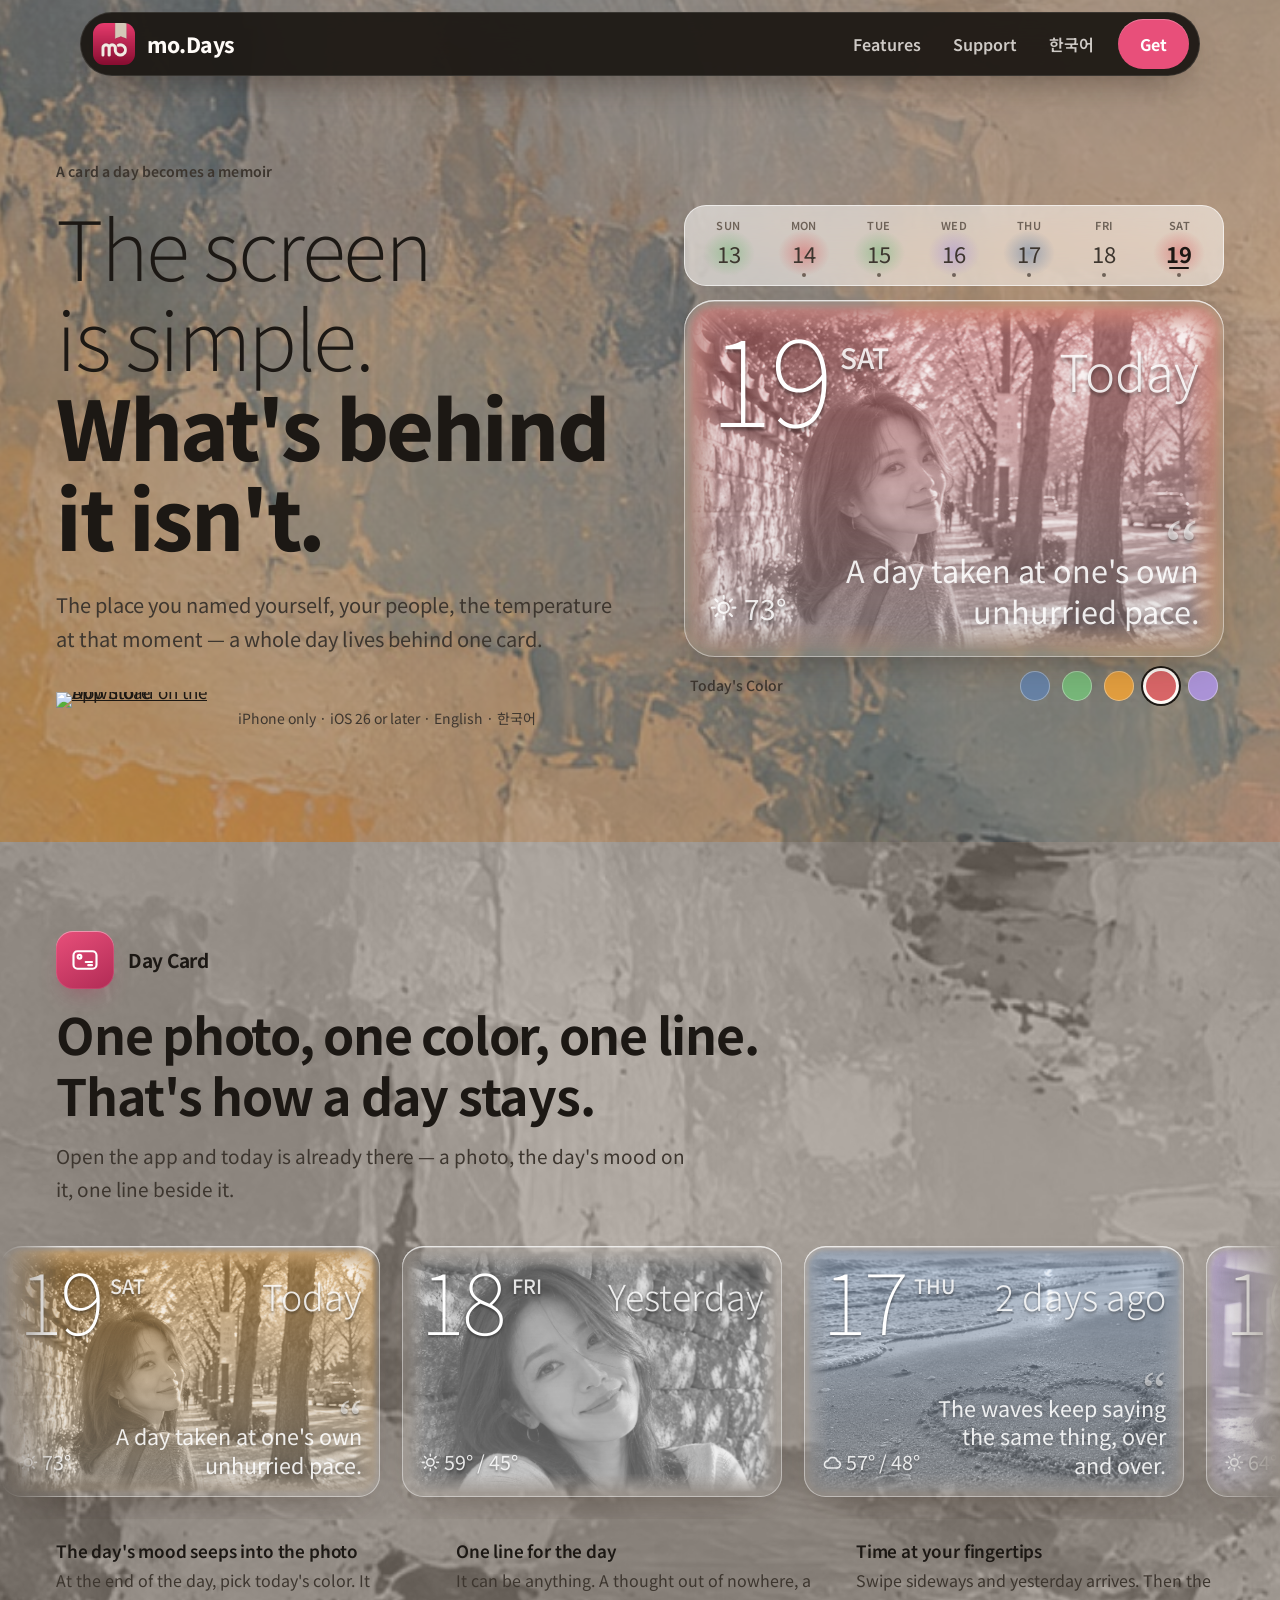
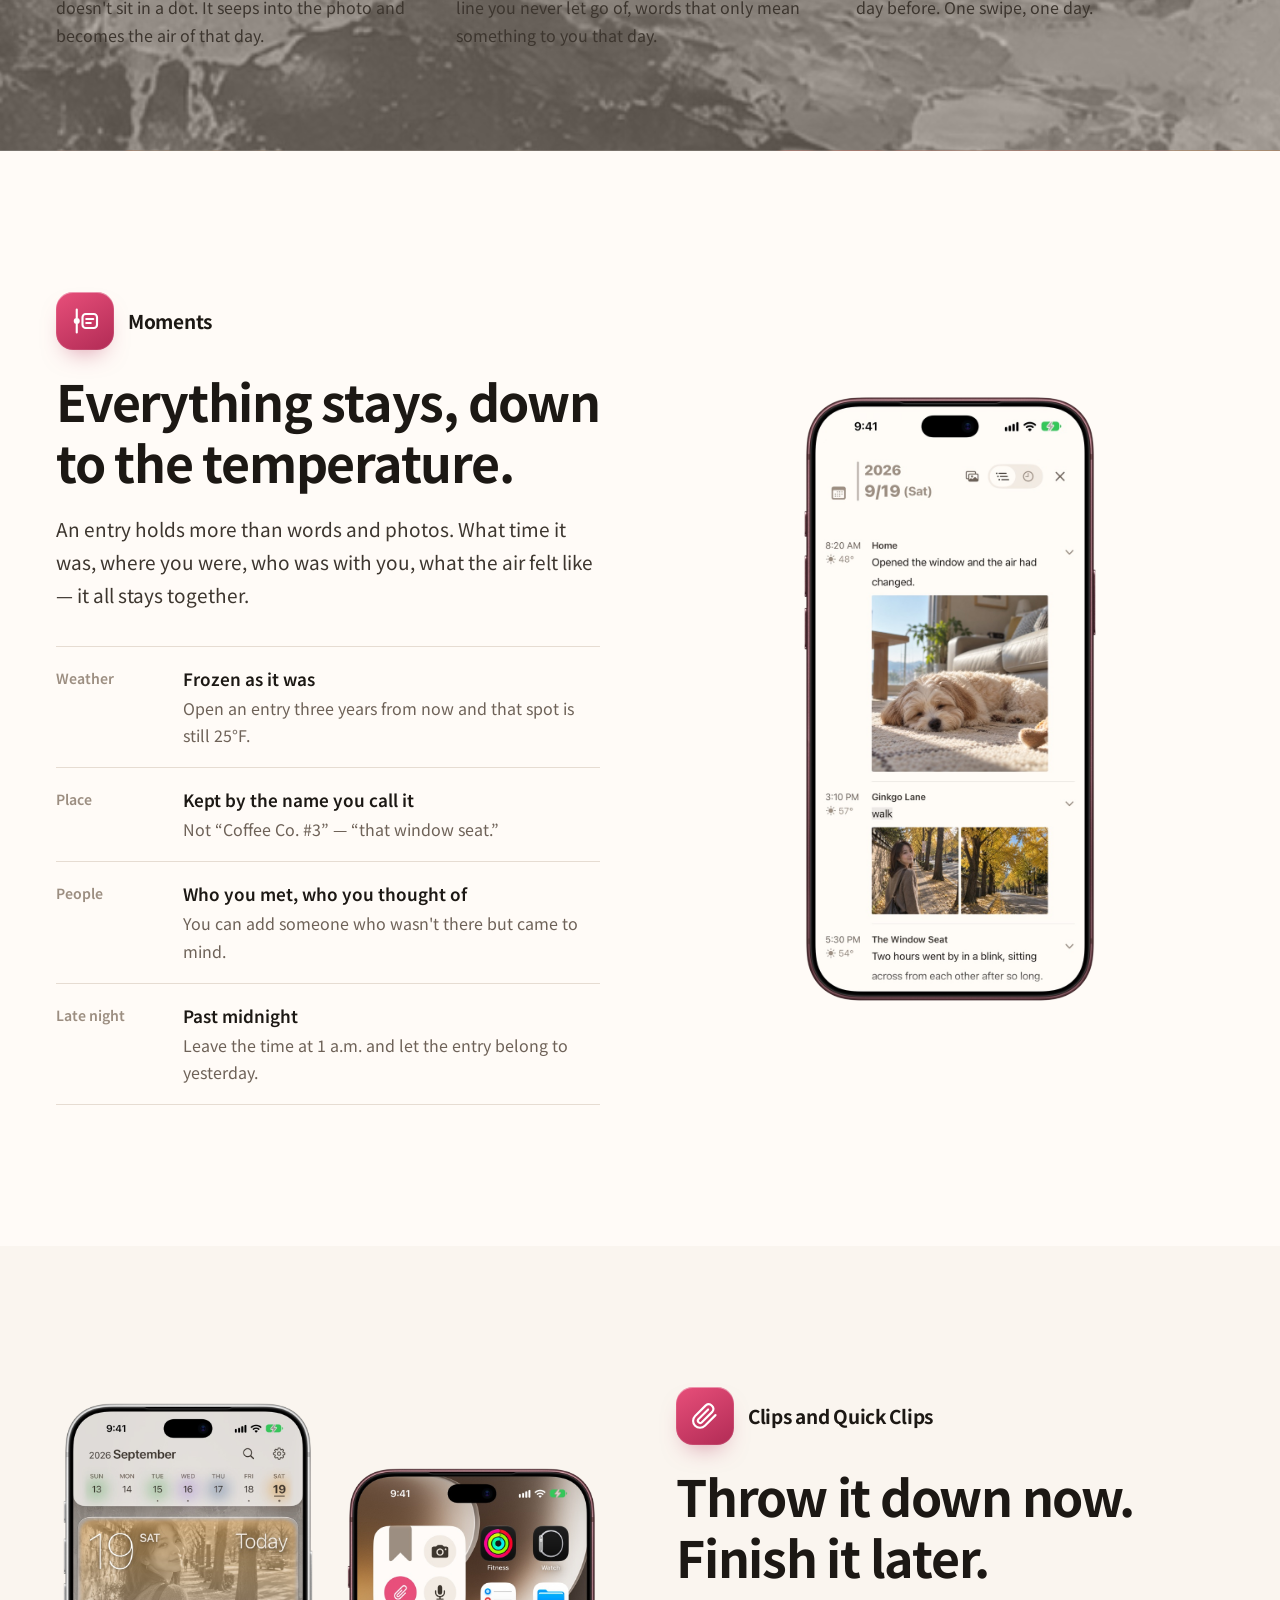
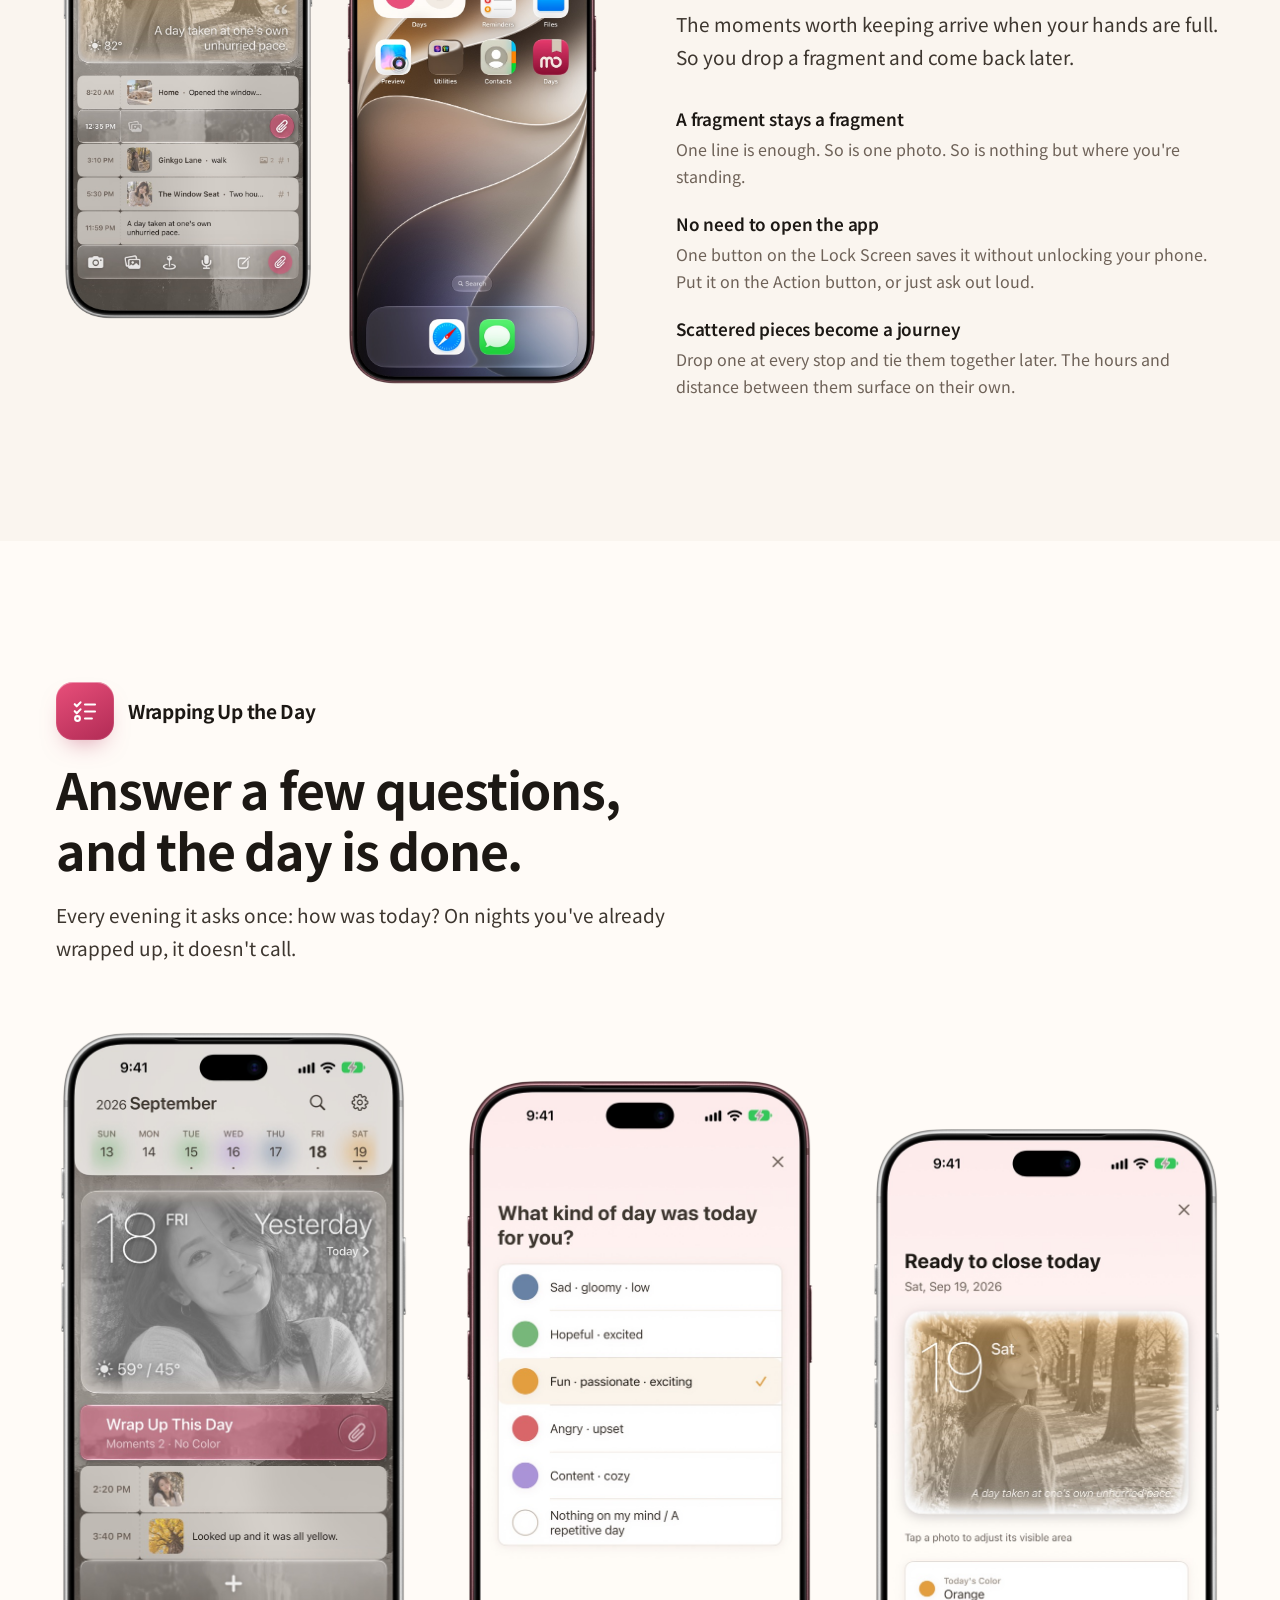
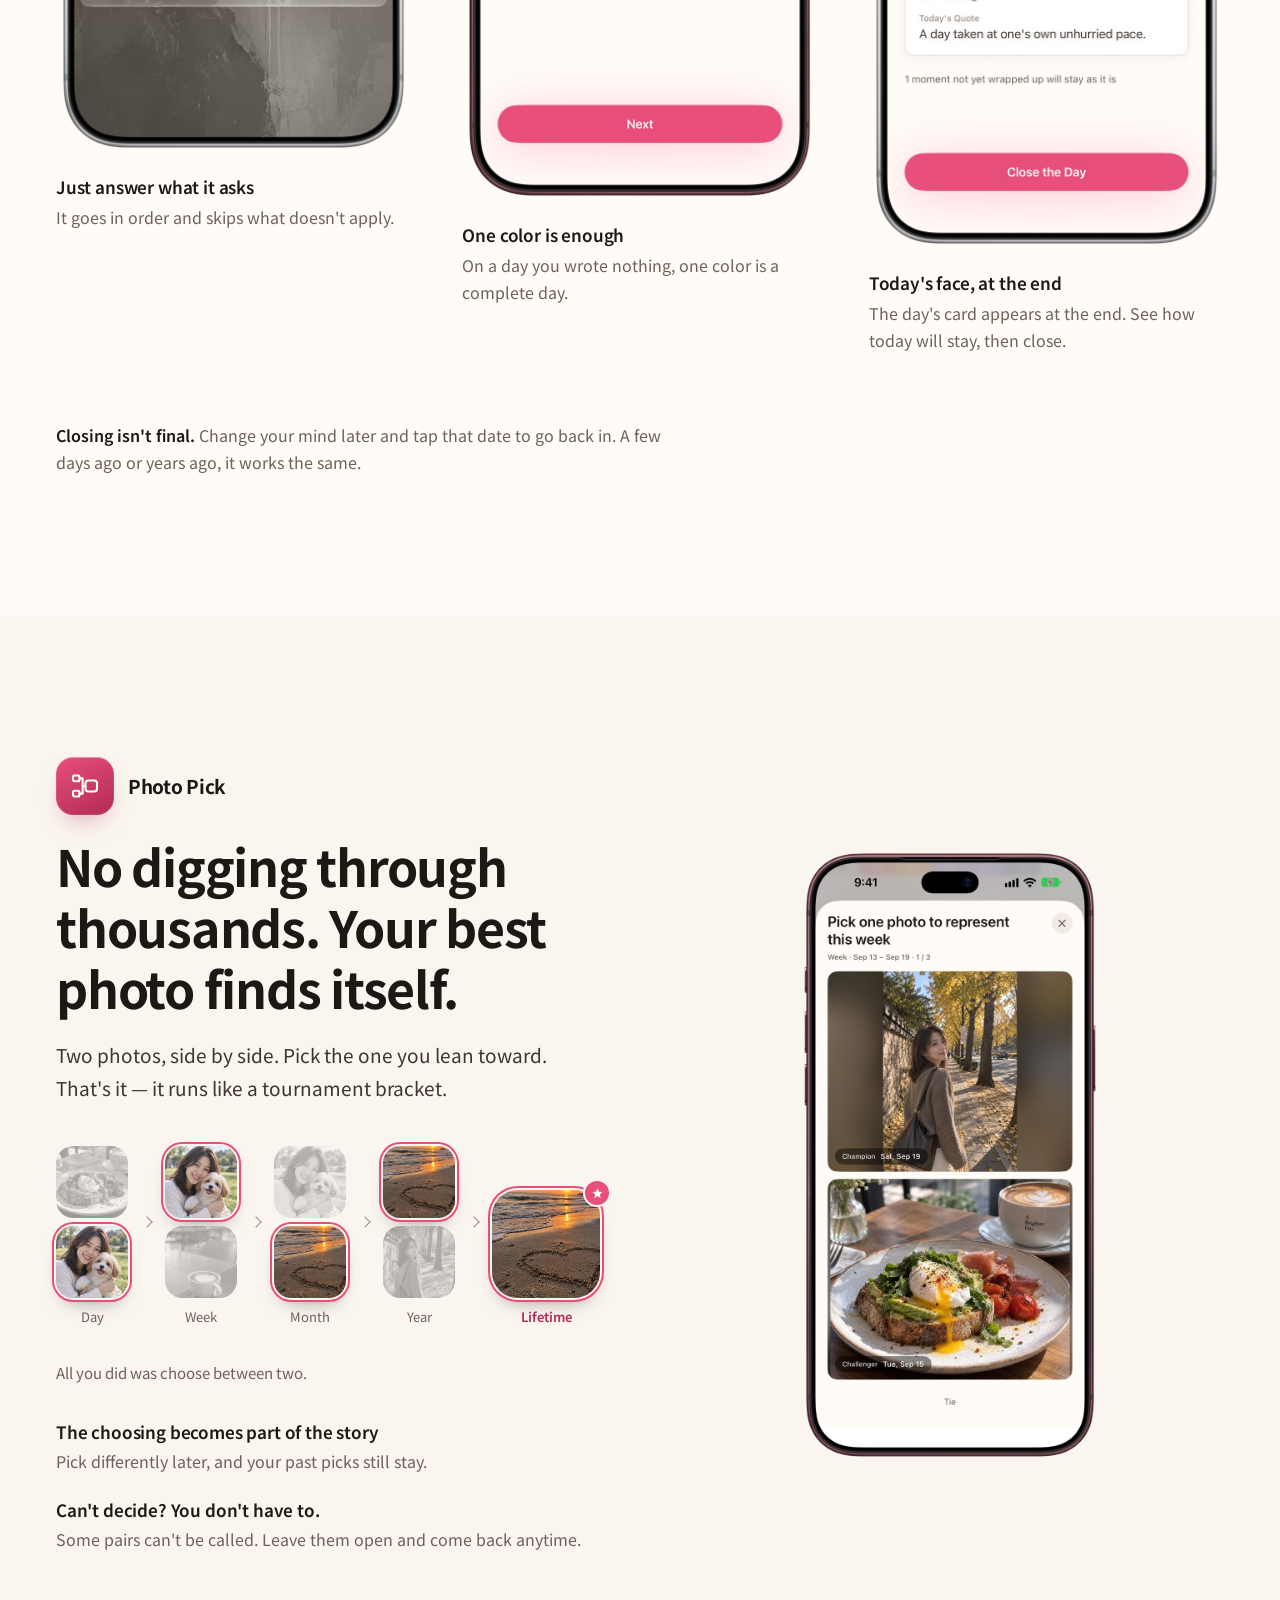
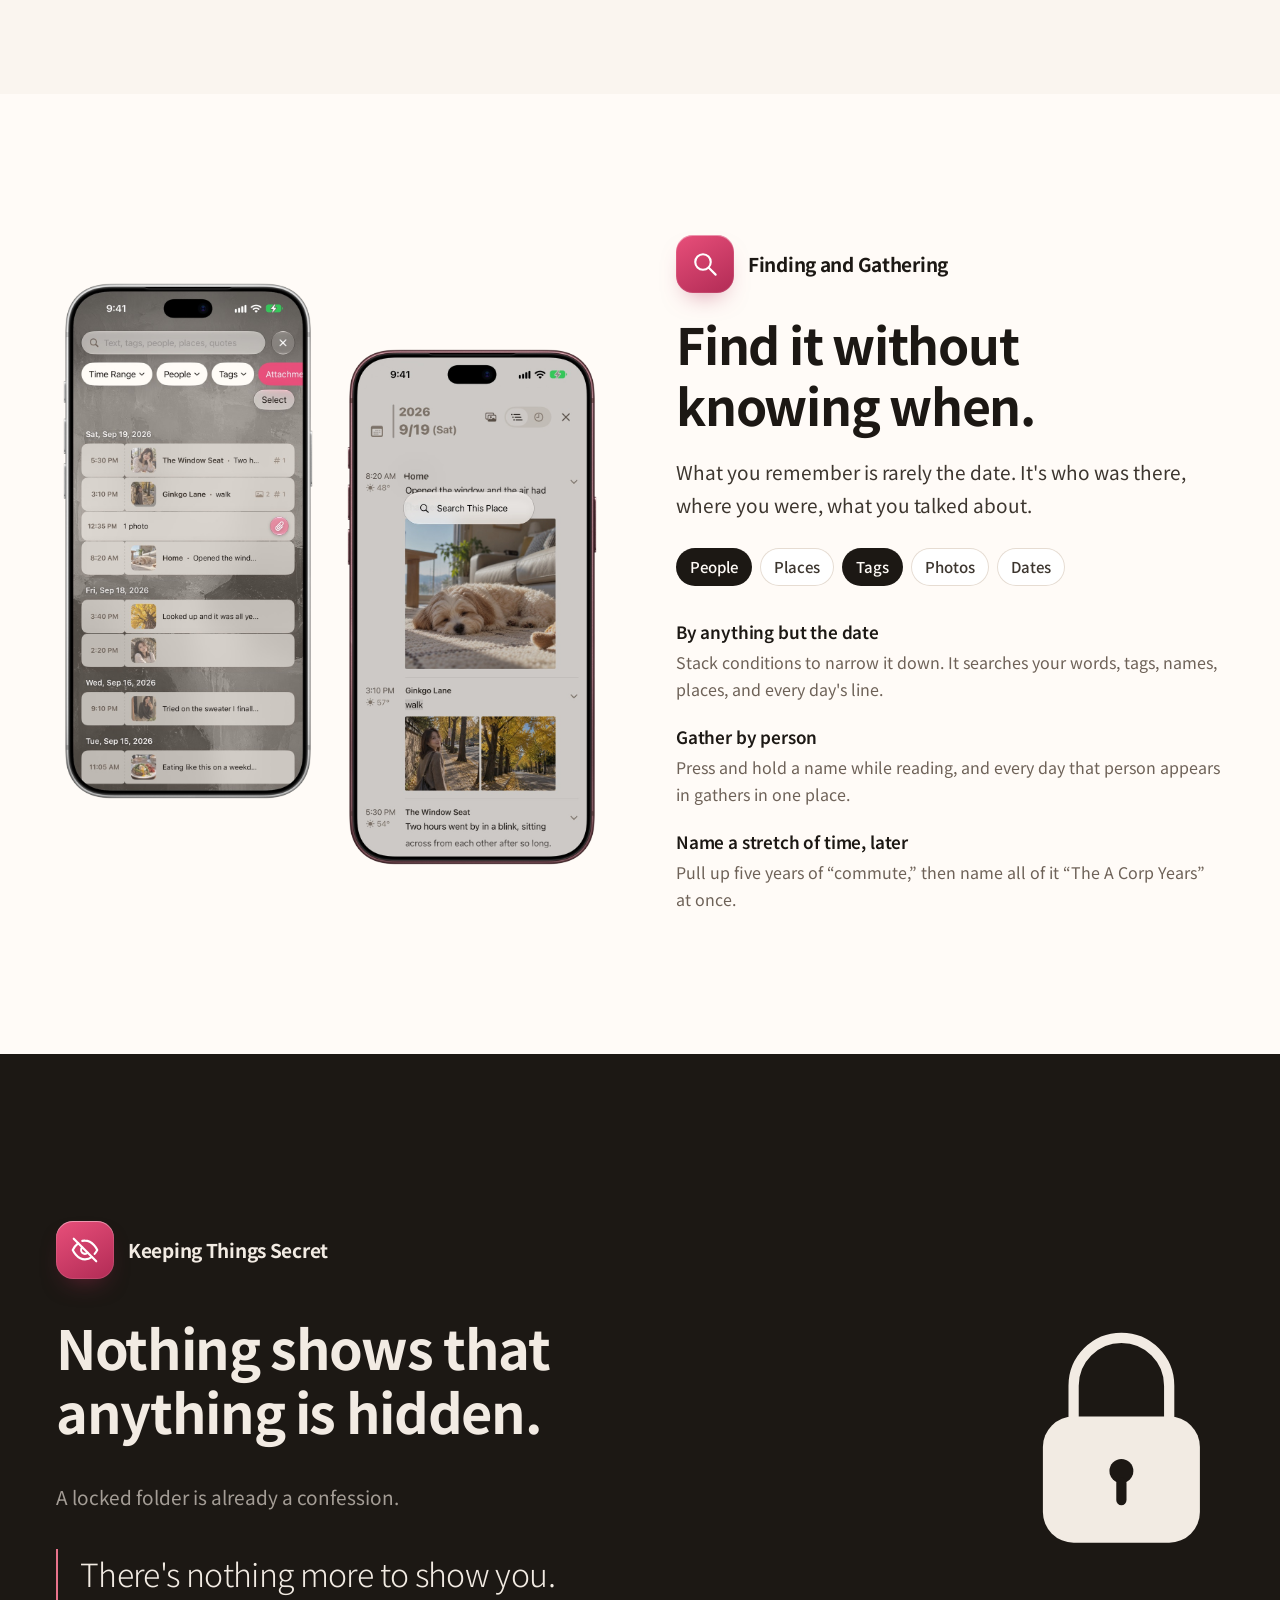
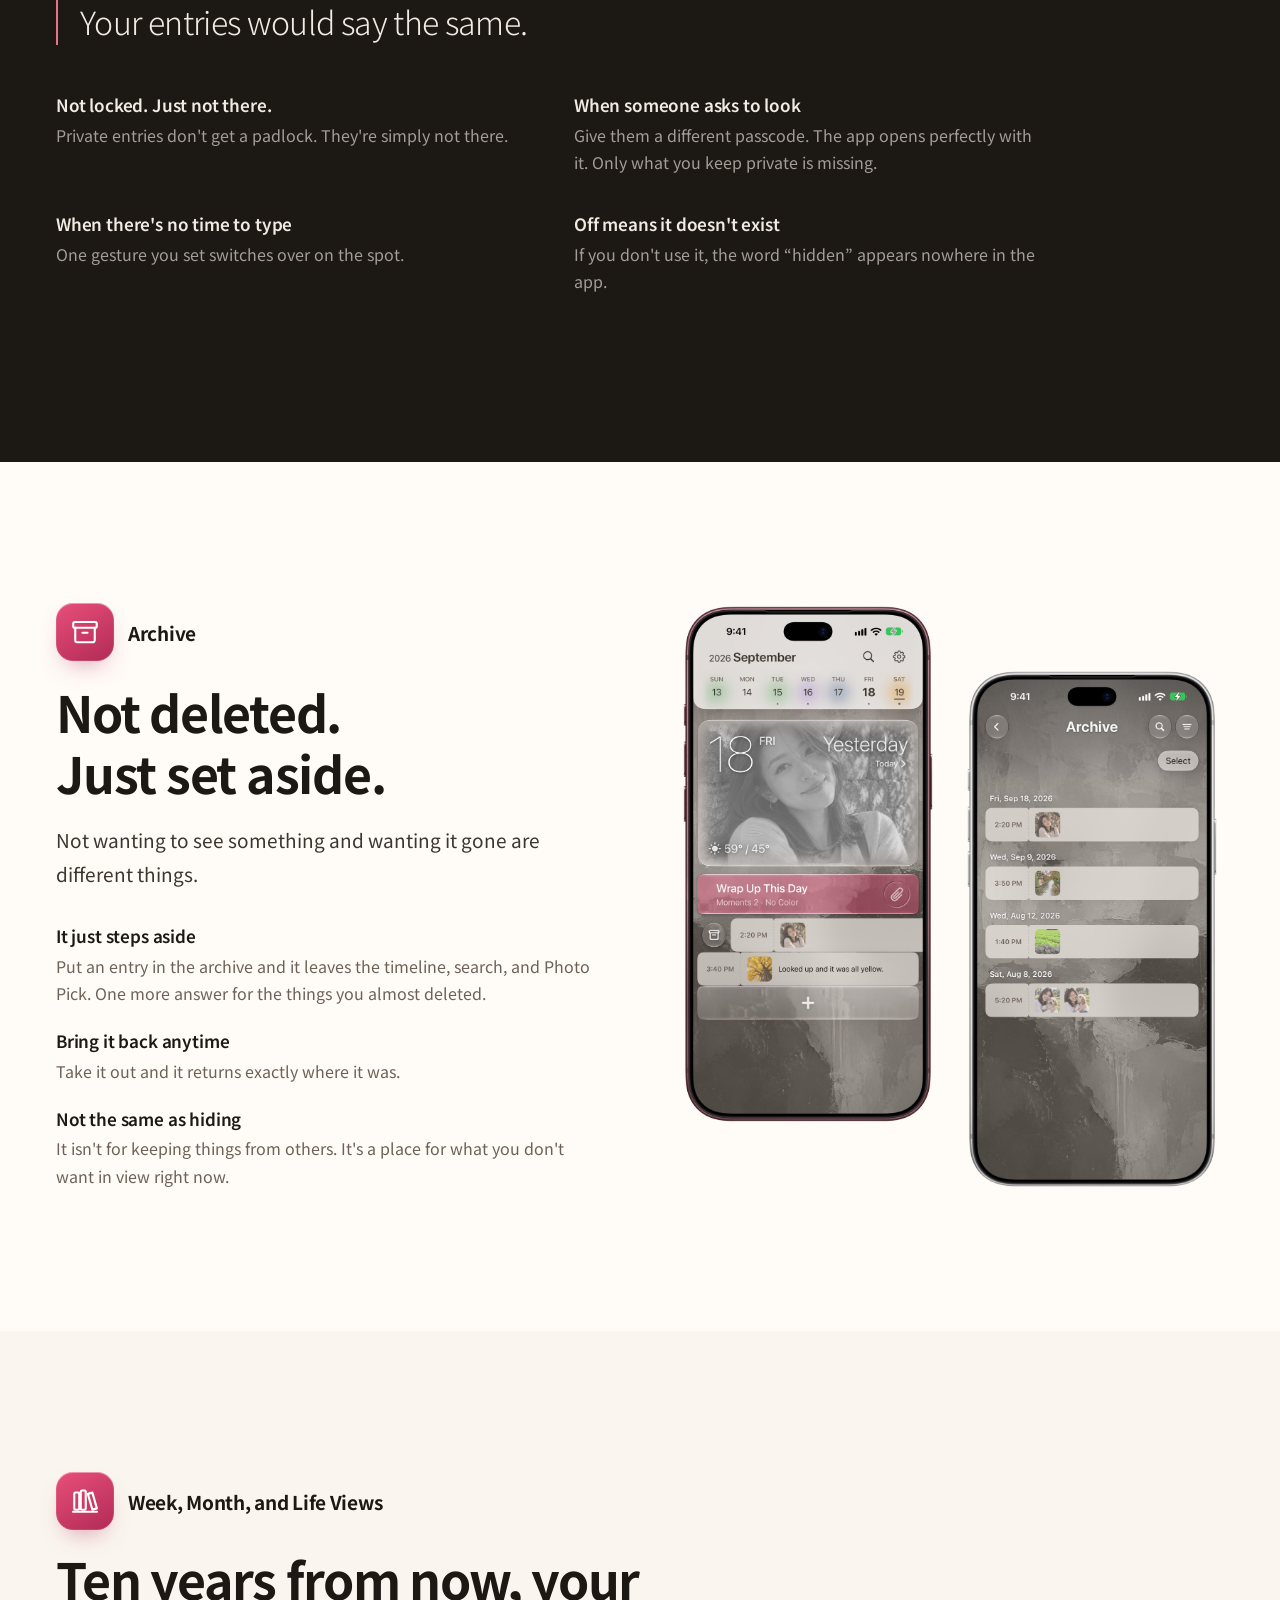
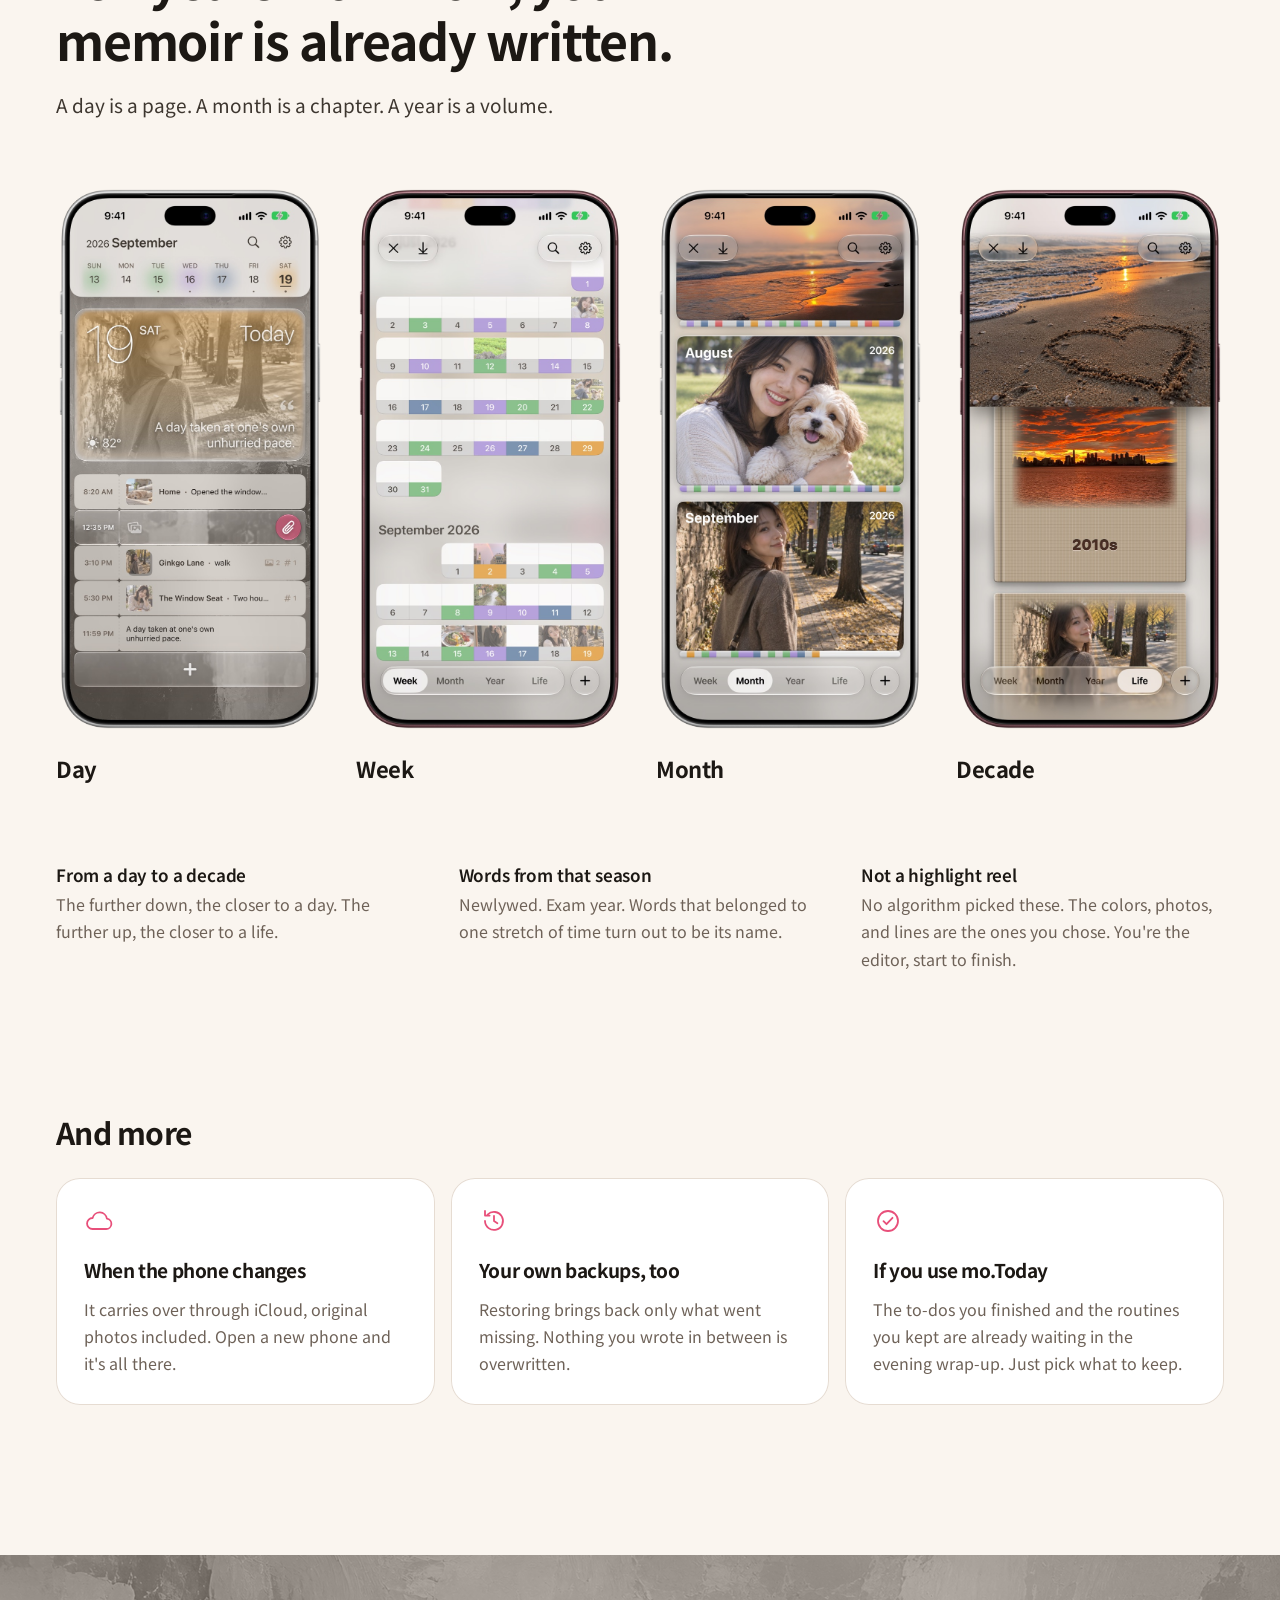
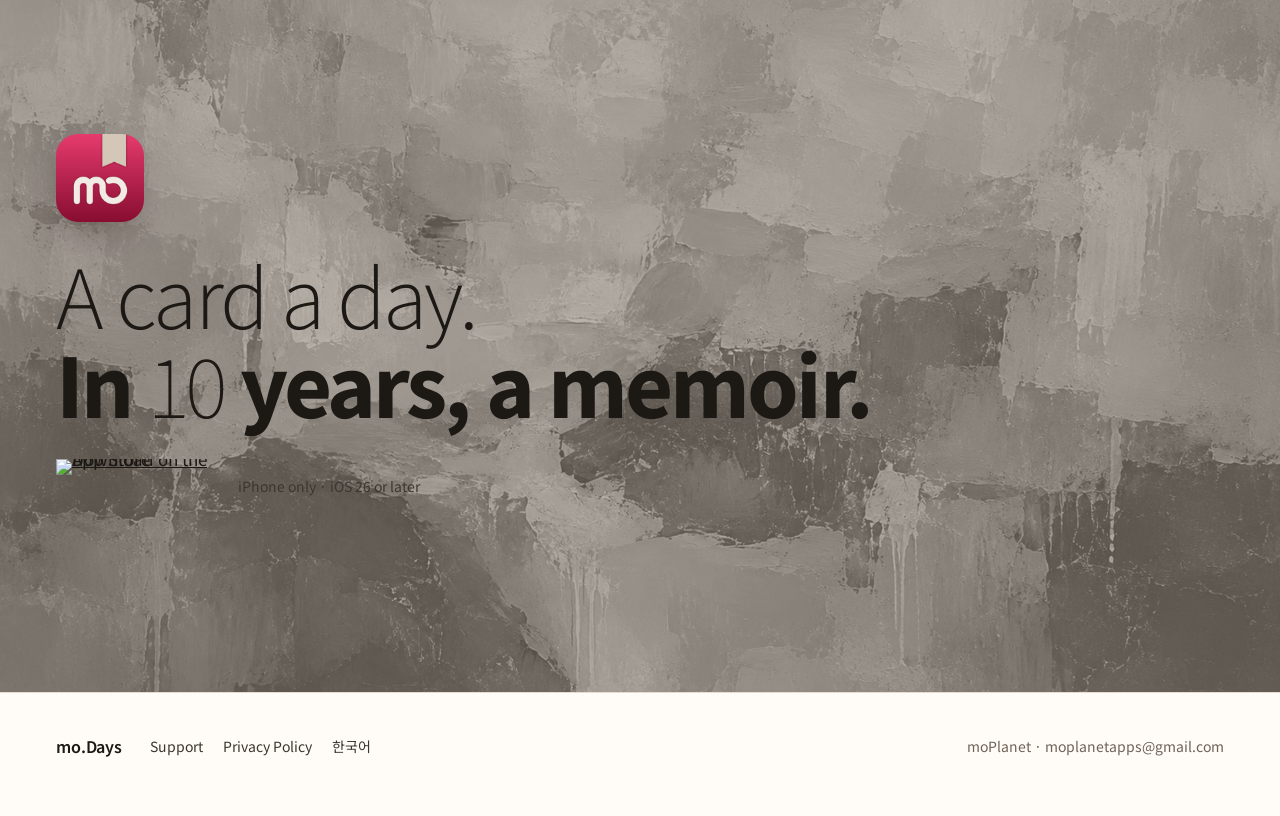
==== commit 77578f68: "히어로는 원색, 하루 카드는 같은 그림의 모노톤으로 — 배경 12번, 하루 카드 간격 줄임 히어로와 하루 카드가 그림 한 장(moBackground_012 넓은 판, 1.6배·왼쪽" ====
--- a/en/index.html
+++ b/en/index.html
@@ -44,6 +44,9 @@
   --rose-deep: #B12B55;   /* brandDeep */
   --rose-soft: #FFE0EA;   /* brandSoft */
   --veil: rgba(156, 142, 129, .55);   /* 배경 판 모노톤 덮개 — neutral400 × 0.55 */
+  --veil-color: transparent;           /* 원색 바탕(모노톤 끔) — 라이트는 덮개 없음 */
+  --veil-mono: rgba(156, 142, 129, .55);
+  --mono-filter: grayscale(1) contrast(2.08) brightness(1.045);  /* 원색 바탕의 대비 0.48을 되돌려 모노톤 판과 같은 결로 */
   --glass: rgba(255, 255, 255, .55);
   --glass-line: rgba(255, 255, 255, .6);
   --night: #1C1814;
@@ -71,7 +74,7 @@
     --bg: #23211E; --bg-alt: #2C2A26; --surface: #393632; --subtle: #34312D; --line: #4B4742;
     --fg1: #E3DDD7; --fg2: #C7BFB8; --fg3: #A49D96; --fg4: #867F78;
     --rose: #CC5470; --rose-deep: #E8738C; --rose-soft: #452934;
-    --veil: rgba(23, 22, 20, .65); --glass: rgba(57, 54, 50, .55); --glass-line: rgba(255, 255, 255, .14);
+    --veil: rgba(23, 22, 20, .65); --veil-color: rgba(23, 22, 20, .58); --veil-mono: rgba(23, 22, 20, .17); --mono-filter: grayscale(1) contrast(1.5); --glass: rgba(57, 54, 50, .55); --glass-line: rgba(255, 255, 255, .14);
     --night: #141311; --night-fg: #E3DDD7; --night-fg2: #867F78; --shadow: 0, 0, 0;
     --mark-a: #D45B78; --mark-b: #9A3451; --mark-glow: rgba(0, 0, 0, .55);
     --nav-bg: rgba(242, 235, 227, .95); --nav-fg: #1C1814; --nav-fg2: rgba(28, 24, 20, .72); --nav-line: rgba(0, 0, 0, .08); --nav-hover: rgba(0, 0, 0, .06);
@@ -82,7 +85,7 @@
   --bg: #23211E; --bg-alt: #2C2A26; --surface: #393632; --subtle: #34312D; --line: #4B4742;
   --fg1: #E3DDD7; --fg2: #C7BFB8; --fg3: #A49D96; --fg4: #867F78;
   --rose: #CC5470; --rose-deep: #E8738C; --rose-soft: #452934;
-  --veil: rgba(23, 22, 20, .65); --glass: rgba(57, 54, 50, .55); --glass-line: rgba(255, 255, 255, .14);
+  --veil: rgba(23, 22, 20, .65); --veil-color: rgba(23, 22, 20, .58); --veil-mono: rgba(23, 22, 20, .17); --mono-filter: grayscale(1) contrast(1.5); --glass: rgba(57, 54, 50, .55); --glass-line: rgba(255, 255, 255, .14);
   --night: #141311; --night-fg: #E3DDD7; --night-fg2: #867F78; --shadow: 0, 0, 0;
   --mark-a: #D45B78; --mark-b: #9A3451; --mark-glow: rgba(0, 0, 0, .55);
   --nav-bg: rgba(242, 235, 227, .95); --nav-fg: #1C1814; --nav-fg2: rgba(28, 24, 20, .72); --nav-line: rgba(0, 0, 0, .08); --nav-hover: rgba(0, 0, 0, .06);
@@ -116,10 +119,16 @@
 .backdrop { position: relative; isolation: isolate; overflow: hidden; color: var(--fg1); }
 .backdrop::before {
   content: ""; position: absolute; inset: 0; z-index: -2;
-  background: url("/img/bg-wide.jpg") center / cover no-repeat;
+  background: url("/img/bg-wide-12.jpg") center / cover no-repeat;
   filter: grayscale(1) brightness(1.045);
 }
 .backdrop::after { content: ""; position: absolute; inset: 0; z-index: -1; background: var(--veil); }
+/* 원색 — 앱의 «모노톤 끔»(대비 0.48, 덮개 없음 · 다크는 베일 0.58). 그림 자리는 카드 뒤가 차분한 왼쪽 위(1.6배) */
+.backdrop.color::before { filter: contrast(.48); background-position: 15% 20%; background-size: auto 160%; }
+.backdrop.color::after { background: var(--veil-color); }
+/* 모노톤 — 같은 그림을 이어 받아 색만 뺀다(앱의 «모노톤 켬»: 흑백 + 웜 그레이 덮개 0.55) */
+.days.mono { position: relative; isolation: isolate; -webkit-backdrop-filter: var(--mono-filter); backdrop-filter: var(--mono-filter); }
+.days.mono::before { content: ""; position: absolute; inset: 0; z-index: -1; background: var(--veil-mono); }
 
 /* ── 메뉴 막대 — 짙은 먹색 알약이 화면 위에서 무게를 잡는다 */
 .nav {
@@ -270,24 +279,25 @@
 .dc-q.m cite { font-size: 3.3cqw; }
 
 /* ── 하루 카드 흐름(F1) */
-.days { padding-block: 24px 120px; }
-.days-head { display: grid; gap: 18px; max-width: 760px; }
+.days { padding-block: clamp(56px, 7vw, 96px) clamp(72px, 8vw, 112px); }
+.days-head { display: grid; gap: 14px; max-width: 760px; }
 .days h2, .feature h2 {
   font-size: clamp(30px, 4.2vw, 50px); line-height: 1.22; letter-spacing: -.035em; font-weight: 700; color: var(--fg1);
   text-wrap: balance;
 }
 .intro { max-width: 34em; font-size: clamp(17px, 1.5vw, 19px); line-height: 1.75; color: var(--fg2); }
 .marquee {
-  margin-top: 56px; overflow: hidden;
+  margin-top: 32px; overflow: hidden;
   -webkit-mask-image: linear-gradient(to right, transparent, #000 5%, #000 95%, transparent);
   mask-image: linear-gradient(to right, transparent, #000 5%, #000 95%, transparent);
 }
 .track { display: flex; gap: 22px; width: max-content; padding-block: 8px 30px; animation: drift 80s linear infinite; }
 .track .daycard { width: clamp(270px, 30vw, 380px); flex: none; }
 .marquee:hover .track { animation-play-state: paused; }
+.days .track { padding-block: 8px 22px; }
 @keyframes drift { to { transform: translateX(calc(-50% - 11px)); } }
-.trio-points { margin-top: 24px; display: grid; gap: 28px; }
-@media (min-width: 820px) { .trio-points { grid-template-columns: repeat(3, minmax(0, 1fr)); gap: 40px; } }
+.trio-points { margin-top: 20px; display: grid; gap: 22px; }
+@media (min-width: 820px) { .trio-points { grid-template-columns: repeat(3, minmax(0, 1fr)); gap: 32px; } }
 .days .point p { color: var(--fg2); }
 
 /* ── 기능 표식 — 아이콘 타일 + 이름 */
@@ -491,7 +501,7 @@
 </div>
 
 <main id="top">
-  <div class="backdrop">
+  <div class="backdrop color">
     <section class="hero" aria-labelledby="hero-title">
       <div class="wrap">
         <div>
@@ -545,7 +555,7 @@
       </div>
     </section>
 
-    <section class="days" id="features" aria-labelledby="f1-title">
+    <section class="days mono" id="features" aria-labelledby="f1-title">
       <div class="wrap"><div class="days-head">
         <div class="mark"><span class="mark-ico" aria-hidden="true"><svg viewBox="0 0 24 24"><rect x="2.8" y="5" width="18.4" height="14" rx="3.2"/><circle cx="7.6" cy="9.4" r="1.5"/><path d="M12.6 13.6h5M14.6 16.1h3"/></svg></span><span class="mark-name">Day Card</span></div>
         <h2 id="f1-title">One photo, one color, one line.<br>That's how a day stays.</h2>
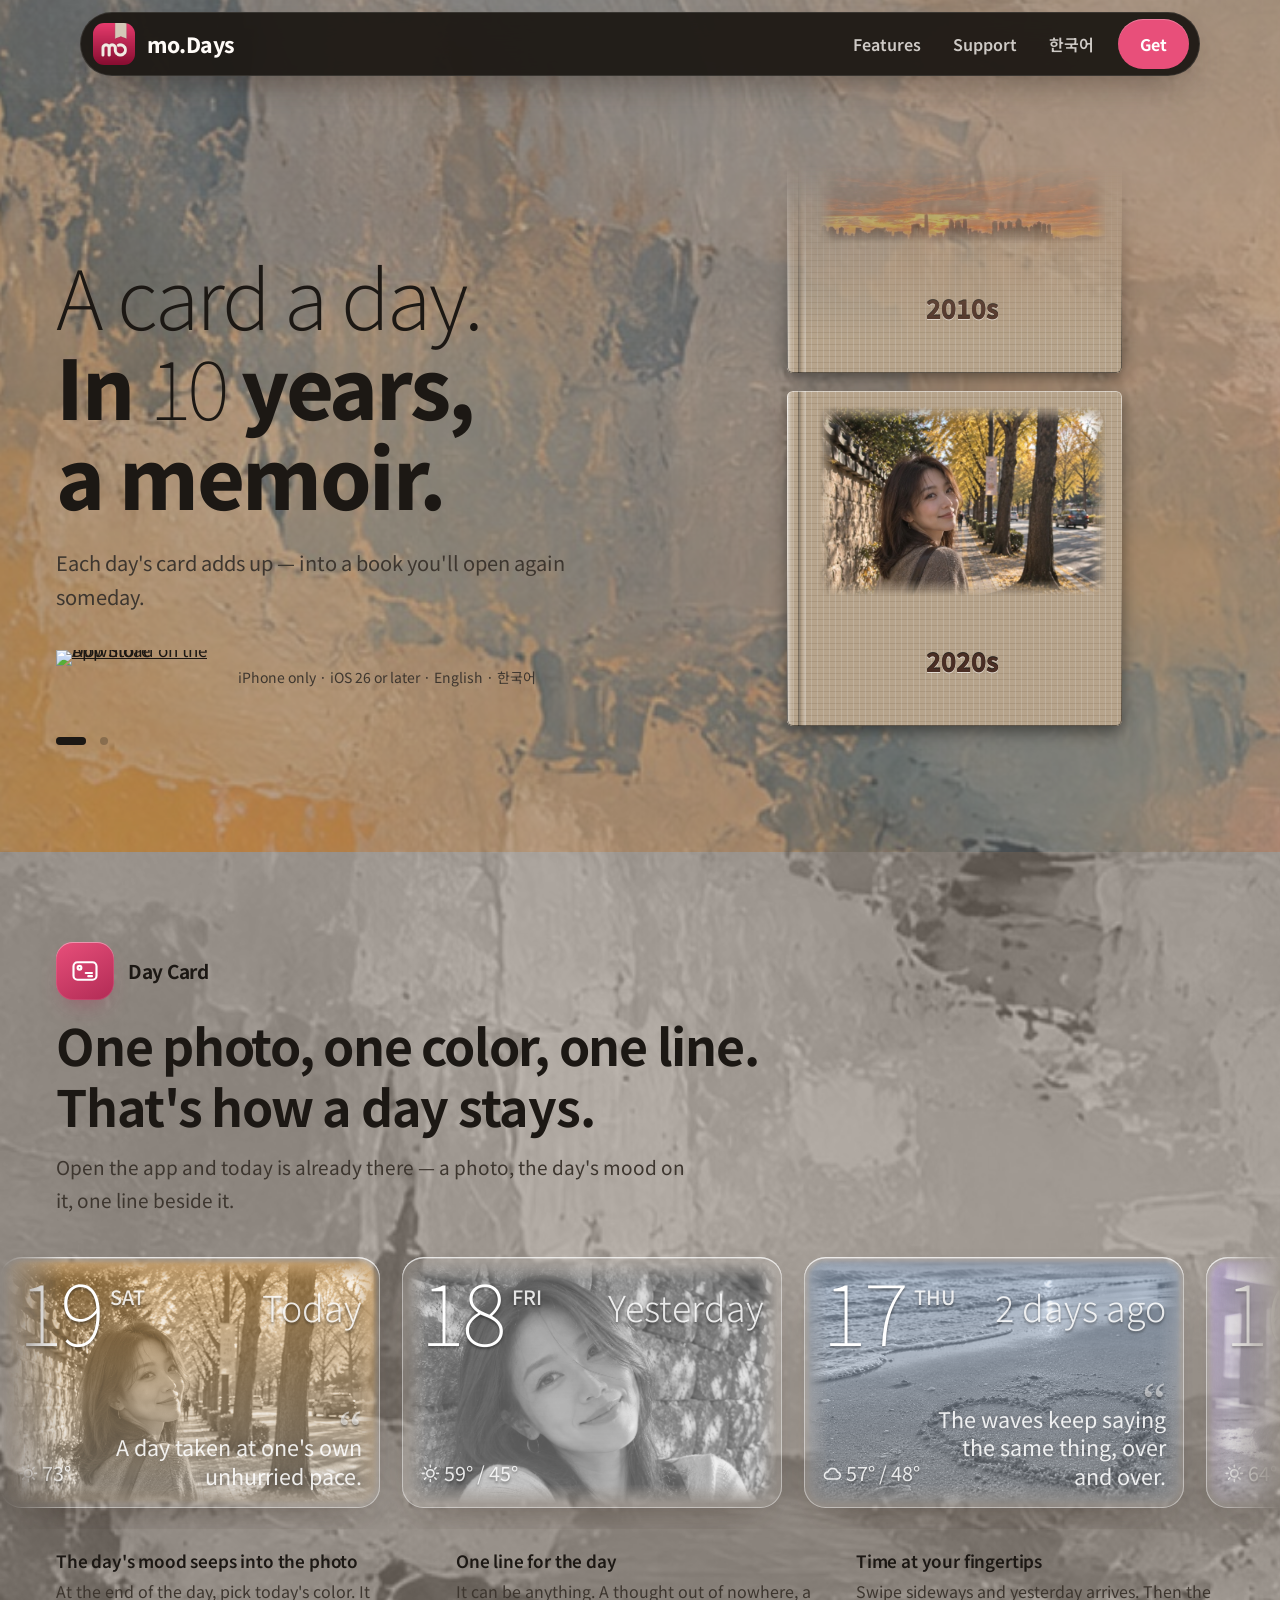
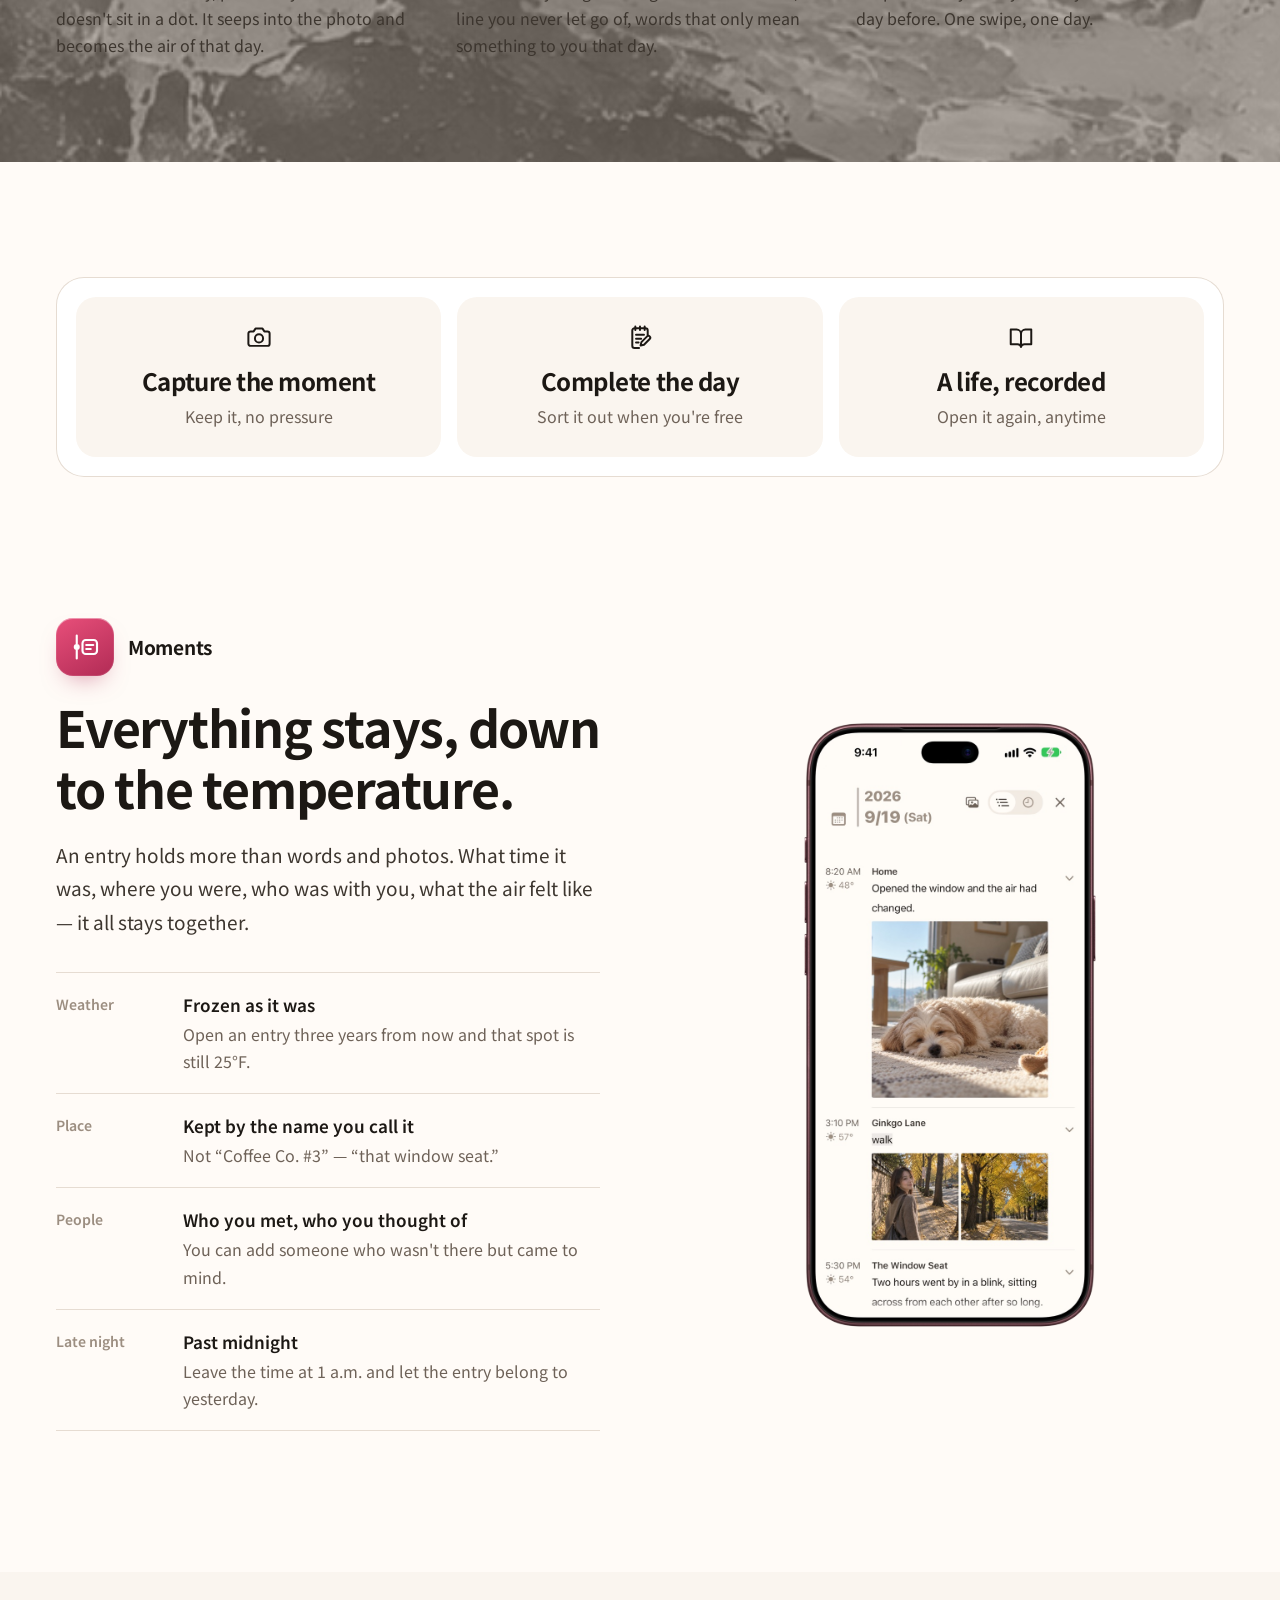
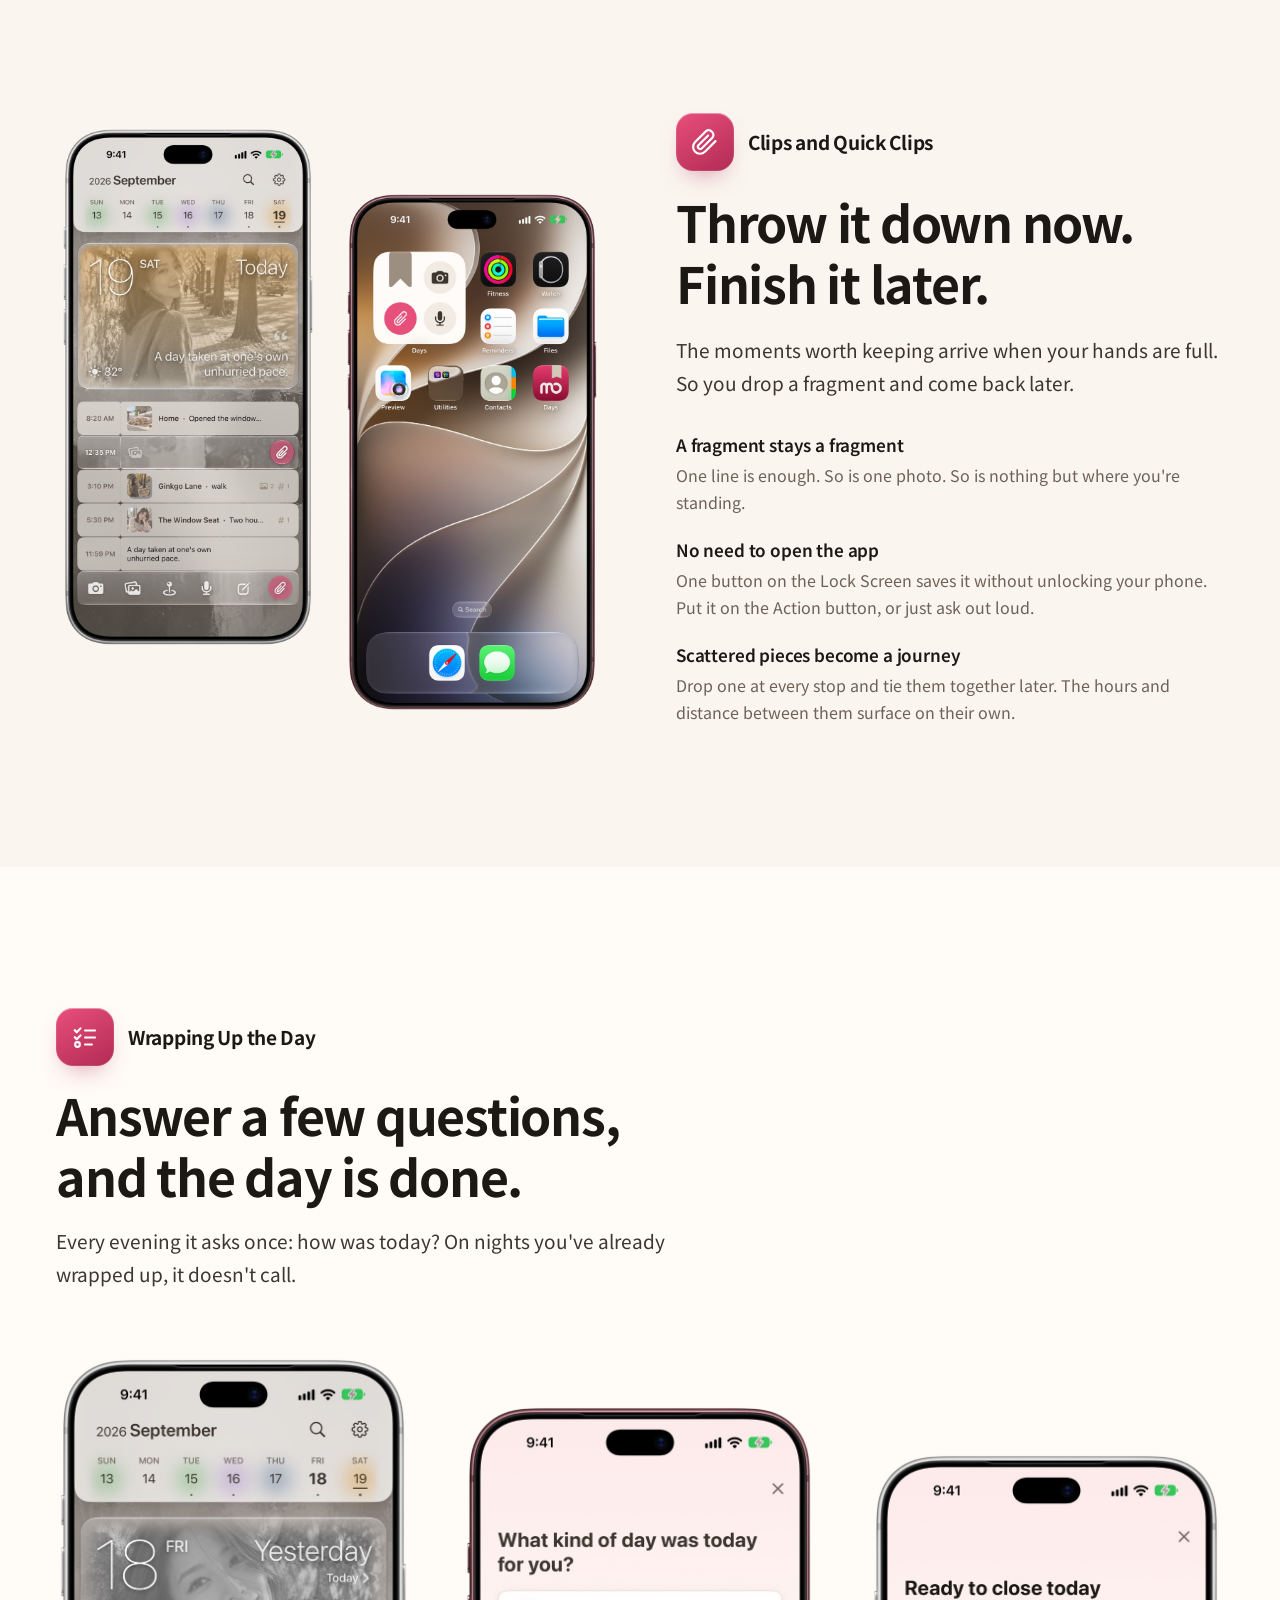
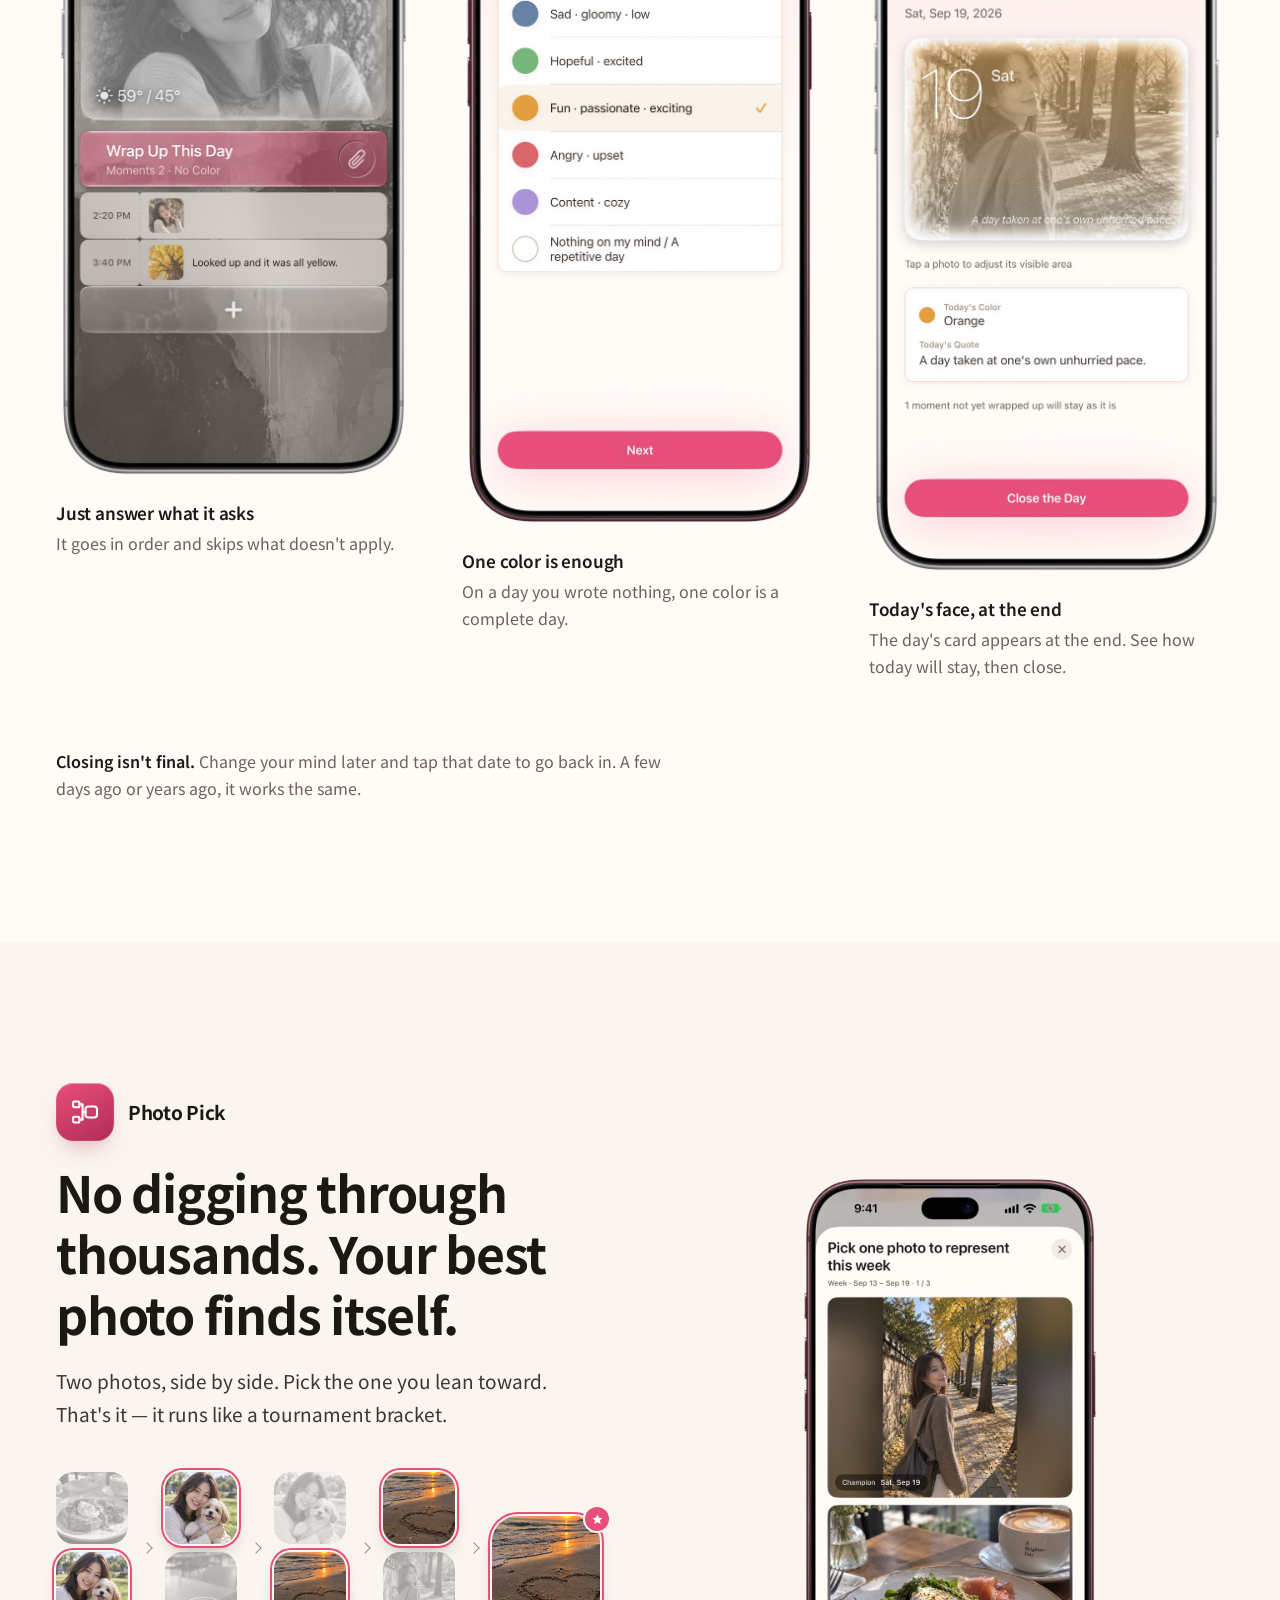
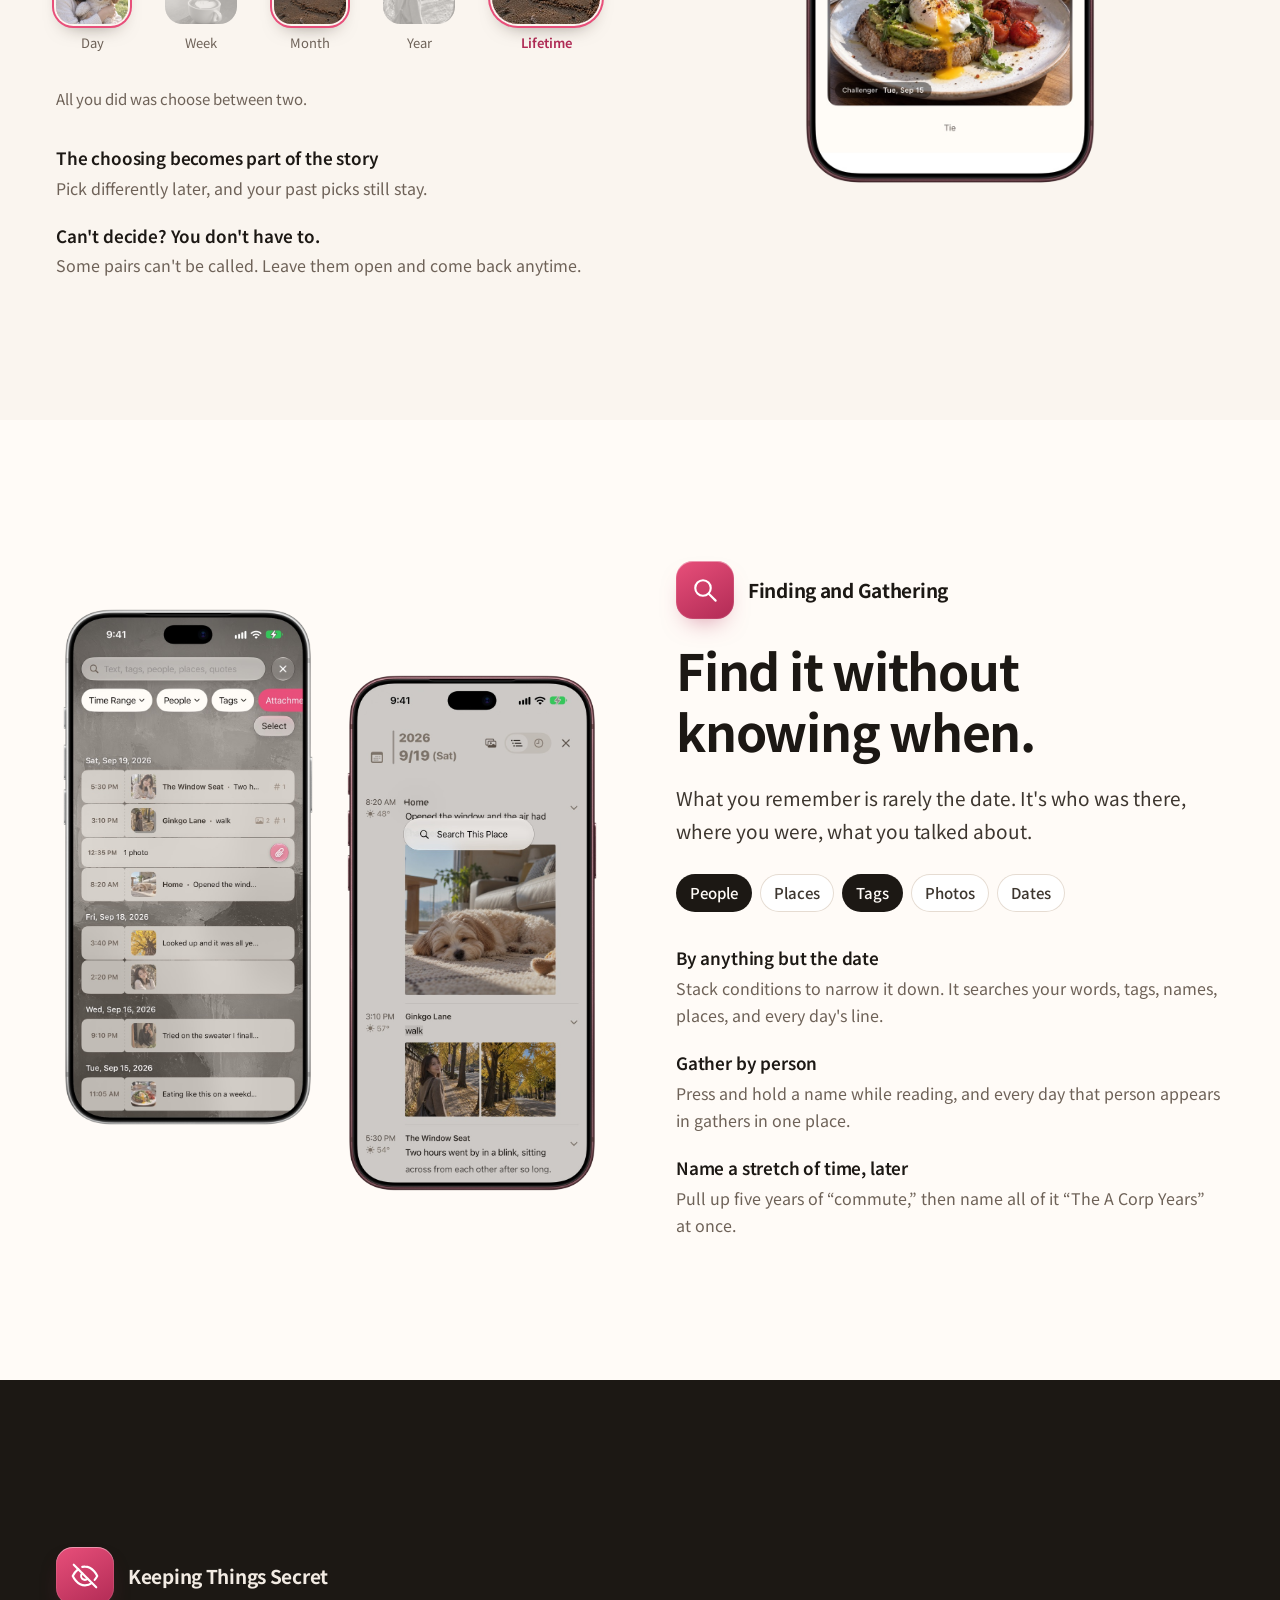
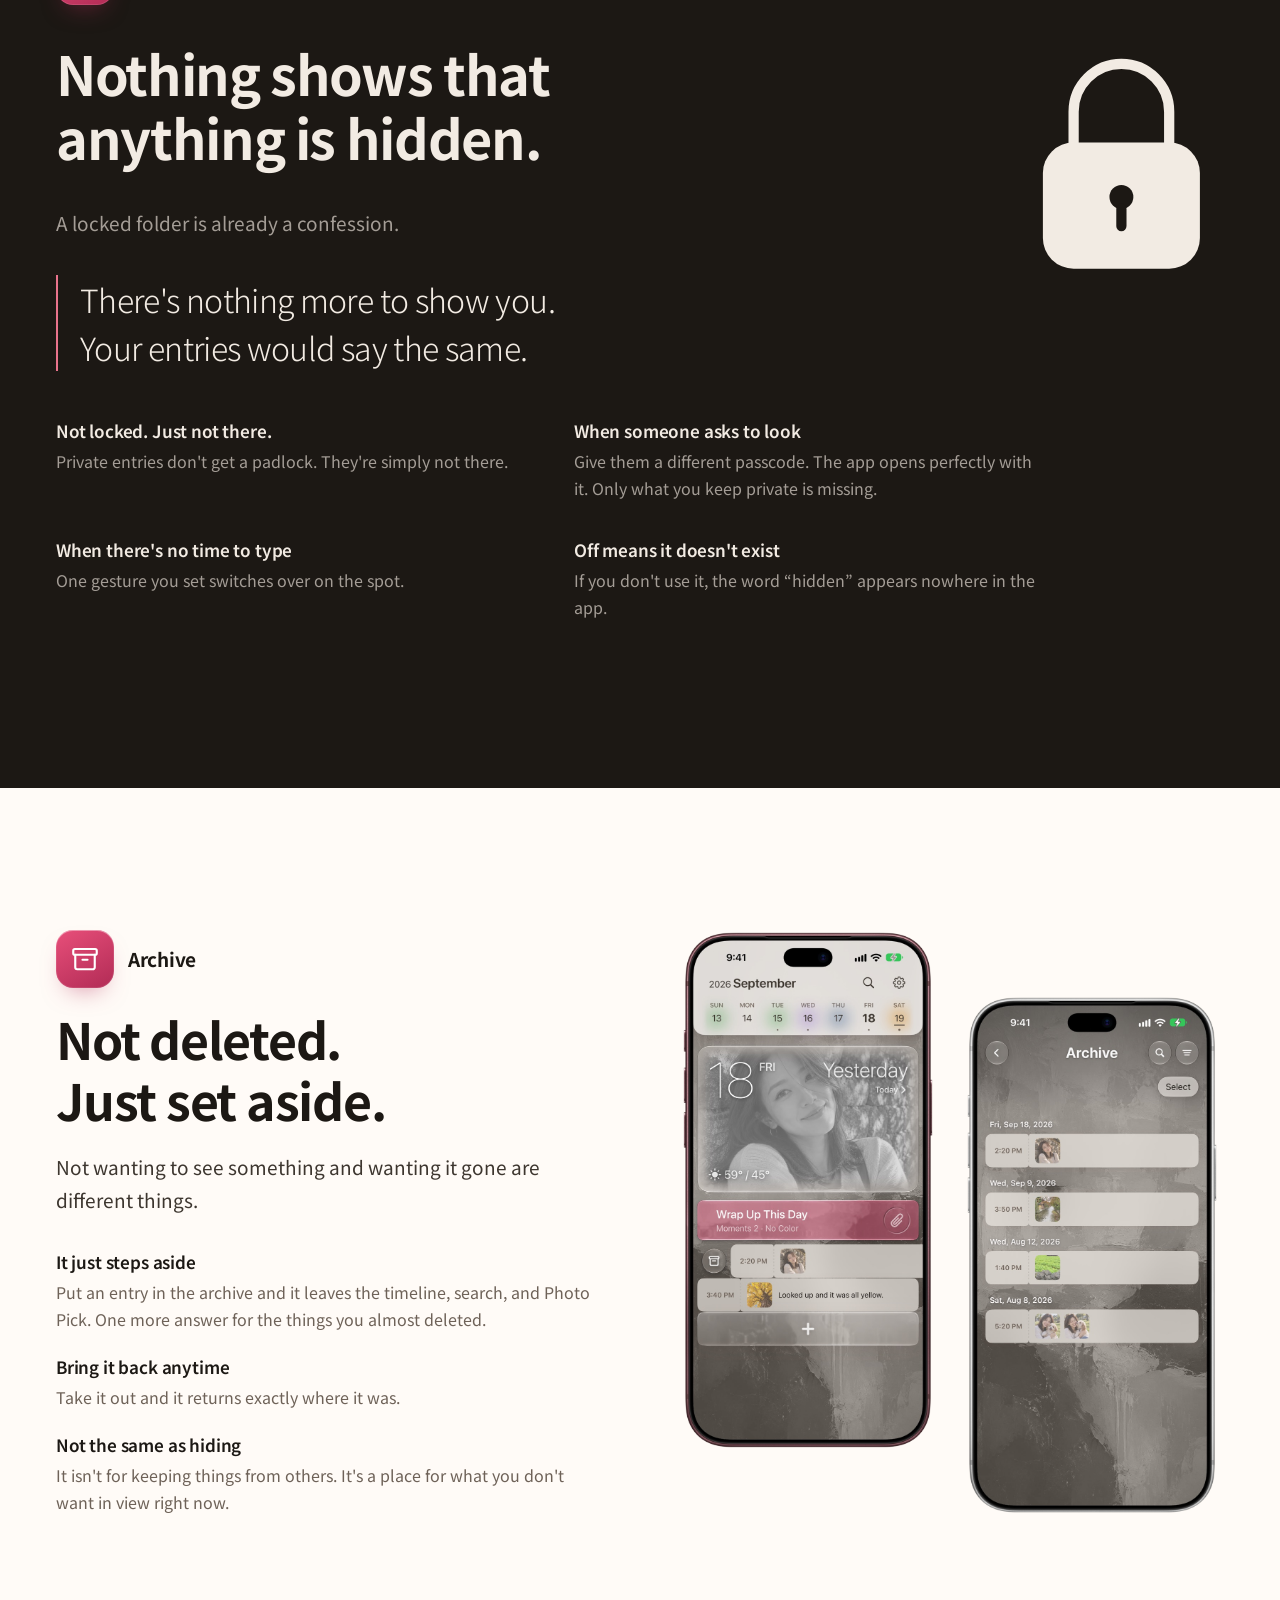
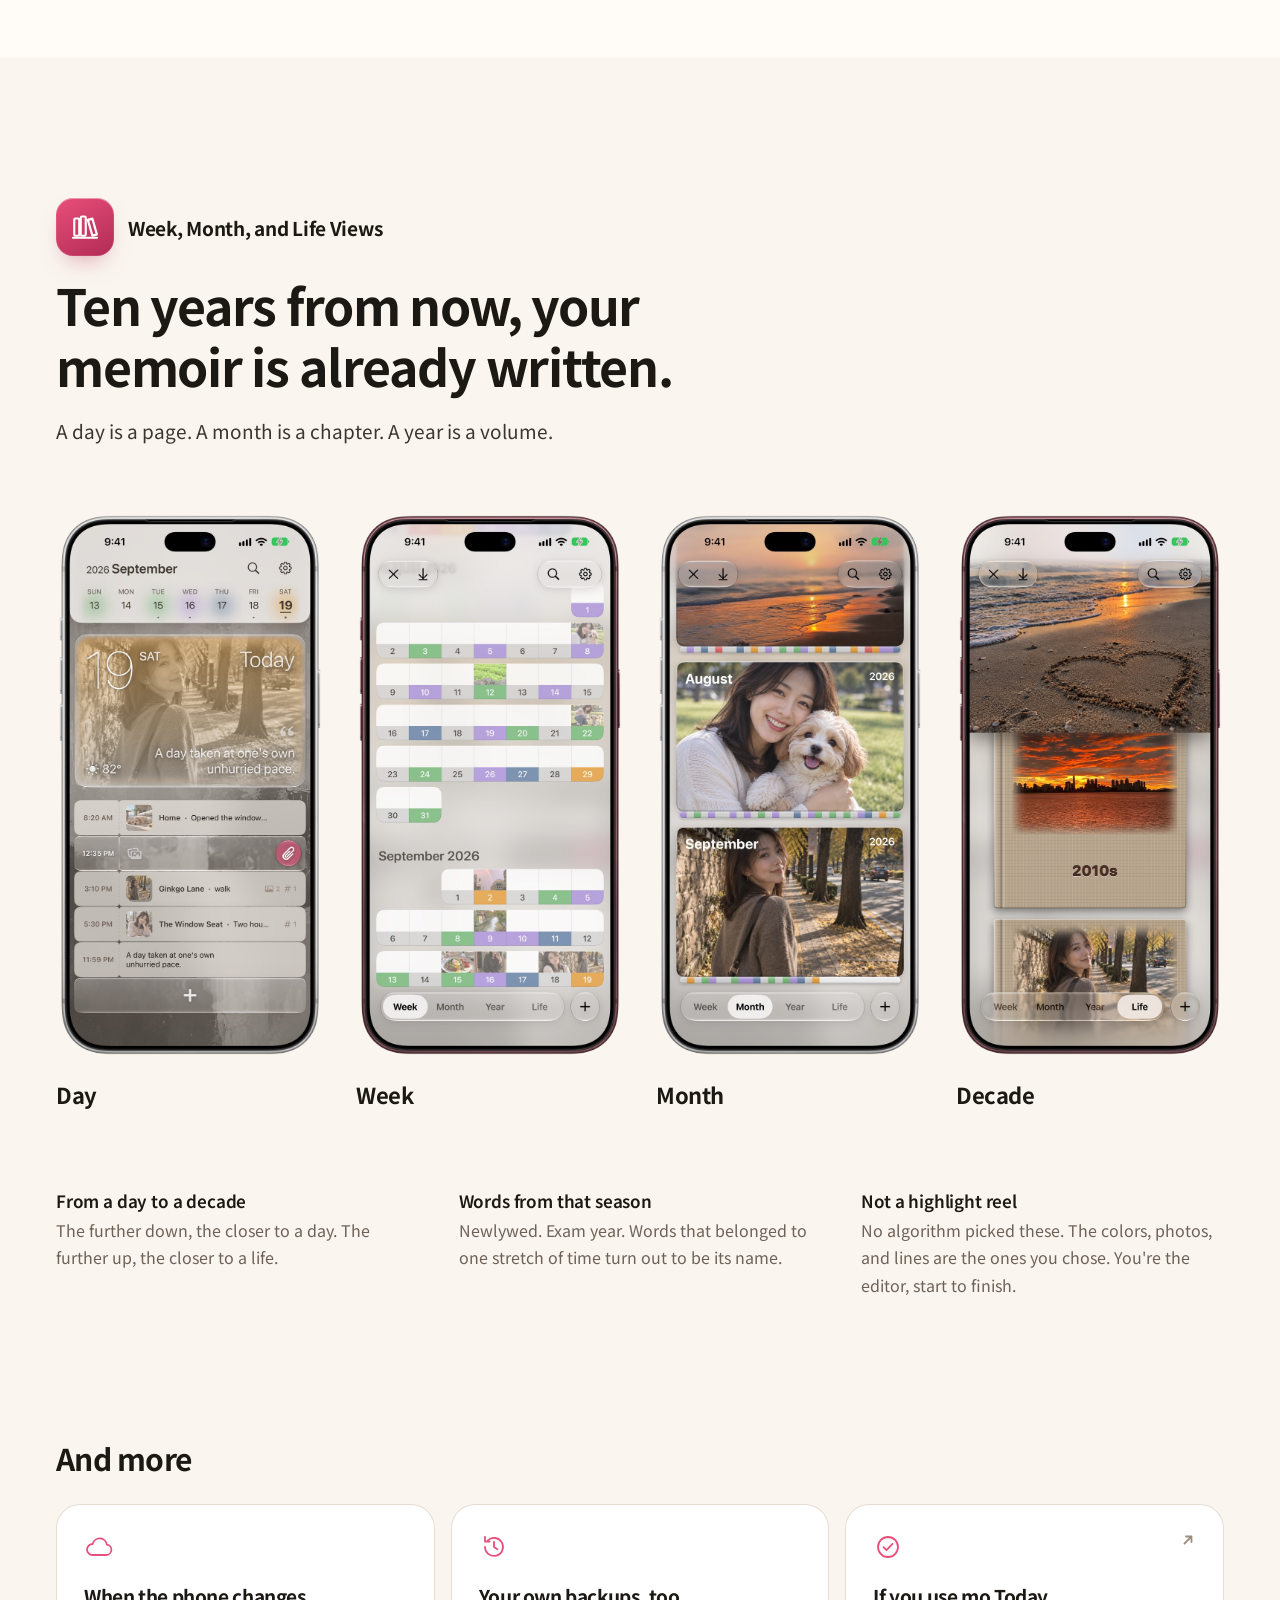
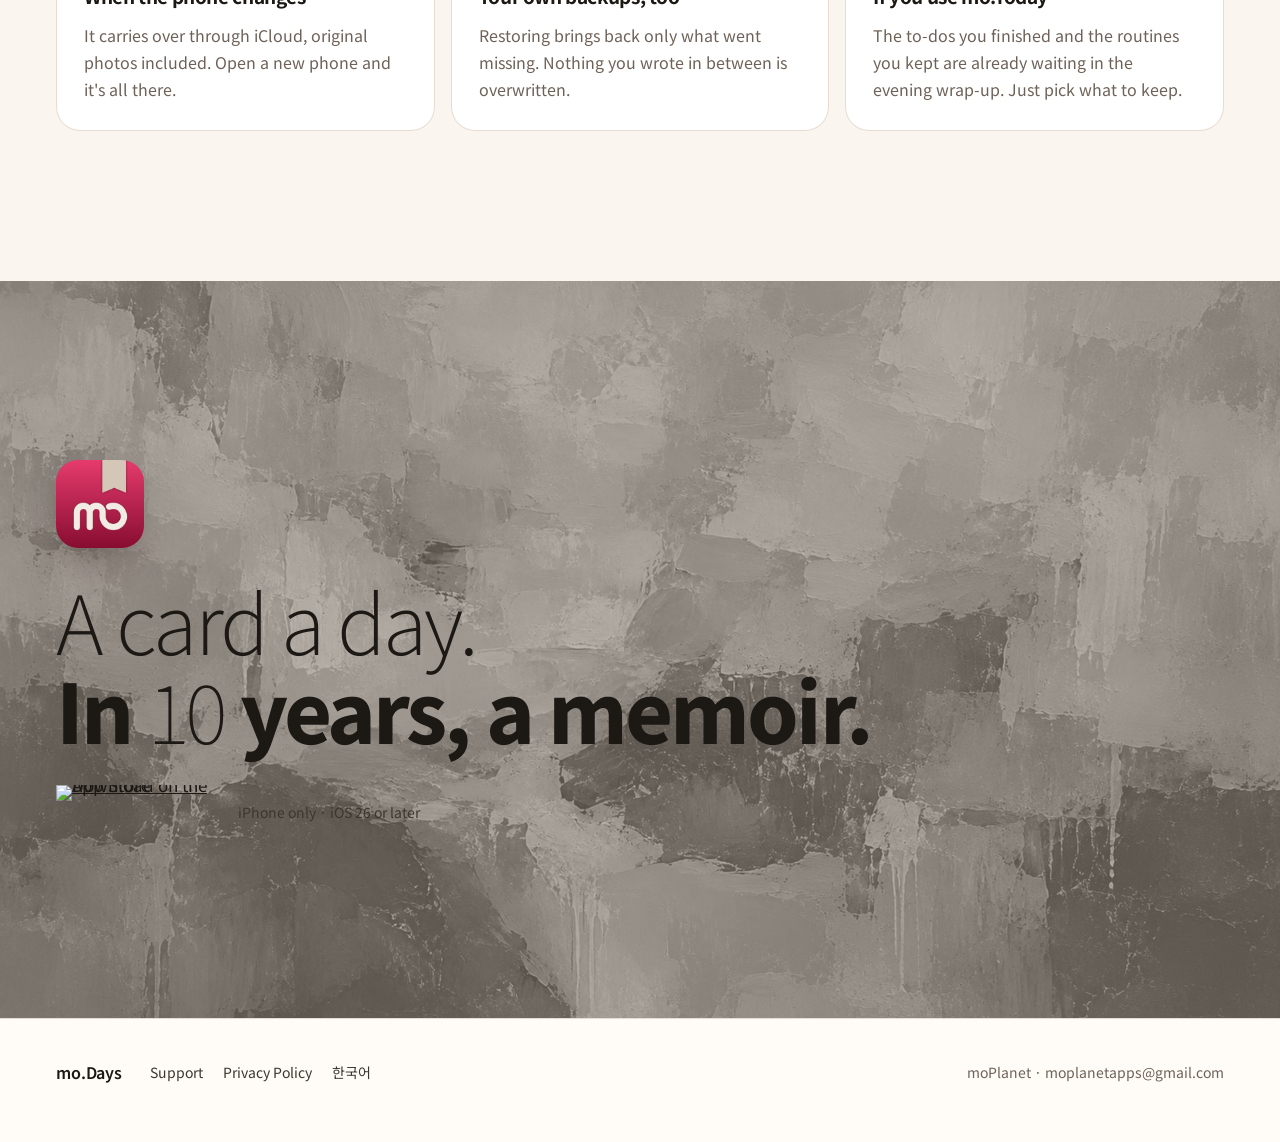
==== commit 796e9241: "첫 페이지 — 히어로에 두 장이 번갈아(«하루 한 장, 10년 뒤엔 자서전» + 인생 뷰의 책 두 권 / «화면은 단순합니다»), 하루 카드와 모먼트 사이에 쓰는 흐름 섹션(순간 " ====
--- a/en/index.html
+++ b/en/index.html
@@ -66,6 +66,10 @@
   --c-orange: #E29E3F;
   --c-red: #D96668;
   --c-purple: #AB93D7;
+  --endpaper: #CBB69B;    /* 인생 뷰 책 표지 — DaysColor.endpaper · linenWeft · linenWarp, 연대 글자 */
+  --weft: rgba(110, 90, 62, .16);
+  --warp: rgba(255, 255, 255, .20);
+  --bk-ink: #4A2E24;
   --sans: -apple-system, BlinkMacSystemFont, "SF Pro Display", "Apple SD Gothic Neo", "Noto Sans KR", "Malgun Gothic", sans-serif;
   --quote: "Superclarendon", "Rockwell", "Georgia", serif;
 }
@@ -78,6 +82,7 @@
     --night: #141311; --night-fg: #E3DDD7; --night-fg2: #867F78; --shadow: 0, 0, 0;
     --mark-a: #D45B78; --mark-b: #9A3451; --mark-glow: rgba(0, 0, 0, .55);
     --nav-bg: rgba(242, 235, 227, .95); --nav-fg: #1C1814; --nav-fg2: rgba(28, 24, 20, .72); --nav-line: rgba(0, 0, 0, .08); --nav-hover: rgba(0, 0, 0, .06);
+    --endpaper: #594A38; --weft: rgba(30, 23, 18, .30); --warp: rgba(255, 255, 255, .10); --bk-ink: #CBB69B;
     color-scheme: dark;
   }
 }
@@ -89,6 +94,7 @@
   --night: #141311; --night-fg: #E3DDD7; --night-fg2: #867F78; --shadow: 0, 0, 0;
   --mark-a: #D45B78; --mark-b: #9A3451; --mark-glow: rgba(0, 0, 0, .55);
   --nav-bg: rgba(242, 235, 227, .95); --nav-fg: #1C1814; --nav-fg2: rgba(28, 24, 20, .72); --nav-line: rgba(0, 0, 0, .08); --nav-hover: rgba(0, 0, 0, .06);
+  --endpaper: #594A38; --weft: rgba(30, 23, 18, .30); --warp: rgba(255, 255, 255, .10); --bk-ink: #CBB69B;
   color-scheme: dark;
 }
 
@@ -170,14 +176,13 @@
 }
 @media (min-width: 980px) { .hero .wrap { grid-template-columns: minmax(0, 1fr) minmax(0, 540px); gap: 72px; padding-block: 160px 96px; } }
 .eyebrow { font-size: 14px; font-weight: 600; color: var(--rose-deep); letter-spacing: .01em; }
-.hero .eyebrow { color: var(--fg2); }
-.hero h1 {
-  margin-top: 18px;
+.hero .hl {
   font-size: clamp(40px, 6.4vw, 84px); line-height: 1.1; letter-spacing: -.04em; color: var(--fg1);
   text-wrap: balance;
 }
-.hero h1 .thin { display: block; font-weight: 200; }
-.hero h1 .heavy { display: block; font-weight: 800; }
+.hero .hl .thin { display: block; font-weight: 200; }
+.hero .hl .heavy { display: block; font-weight: 800; }
+.hero .hl .ten { font-weight: 100; letter-spacing: -.06em; }
 .hero .lede { margin-top: 26px; max-width: 30em; font-size: clamp(17px, 1.6vw, 20px); line-height: 1.7; color: var(--fg2); }
 .get { margin-top: 36px; display: flex; flex-wrap: wrap; align-items: center; gap: 14px 20px; }
 .store {
@@ -190,6 +195,74 @@
 .store b { display: block; font-size: 19px; line-height: 1.2; font-weight: 600; letter-spacing: -.01em; }
 .meta { font-size: 14px; color: var(--fg3); }
 .hero .meta { color: var(--fg2); }
+
+/* 히어로 두 장 — 같은 칸에 겹쳐 두고 번갈아 보인다. 칸 높이는 큰 쪽을 따라 고정이라 바뀔 때 아래가 튀지 않는다.
+   글은 숨은 장도 읽기 도구에는 남기고(투명도만), 그림 쪽은 누를 것이 있어 숨은 장을 아예 감춘다. */
+.stack { display: grid; }
+.stack > .slide { grid-area: 1 / 1; min-width: 0; transition: opacity .8s ease, transform .8s ease, visibility 0s linear .8s; }
+.stack > .slide.on { transition: opacity .8s ease, transform .8s ease, visibility 0s; }
+.stack > .slide:not(.on) { opacity: 0; transform: translateY(8px); pointer-events: none; }
+.hero-copy .slide { align-self: end; }
+.hero-visual { width: 100%; max-width: 540px; justify-self: center; }
+.hero-visual > .slide { align-self: center; }
+.hero-visual > .slide:not(.on) { visibility: hidden; transform: scale(.985); }
+/* 장 표시 — 지금 장의 막대가 다 차면 다음 장으로. 누르면 그 장에 멈춘다(막대는 찬 채로) */
+.pager { --dwell: 7s; display: flex; margin: 22px 0 0 -7px; }
+.pager button { position: relative; width: 22px; height: 30px; padding: 0; border: 0; background: none; cursor: pointer; transition: width .4s ease; }
+.pager button::before, .pager button::after { content: ""; position: absolute; inset: 11px 7px; border-radius: 999px; }
+.pager button::before { background: color-mix(in srgb, var(--fg1) 26%, transparent); }
+.pager button::after { background: var(--fg1); transform-origin: left center; transform: scaleX(0); }
+.pager button[aria-current="true"] { width: 44px; }
+.pager button[aria-current="true"]::after { transform: none; }
+.pager.run button[aria-current="true"]::after { animation: pager-fill var(--dwell) linear both; }
+.pager.run.hold button::after, .pager.run.away button::after { animation-play-state: paused; }
+@keyframes pager-fill { from { transform: scaleX(0); } }
+
+/* 첫 장 — 인생 뷰의 서가. 책 표지는 앱의 LifeBookCover 값 그대로(표지 352pt 정사각 기준 비율:
+   책등 하이라이트 8 · 틈 4 · 홈 8 · 사진 자리 302×199(위 16, 왼쪽 34, 오른쪽 16) · 연대 27pt heavy · 모서리 6 · 리넨 결 6pt 간격).
+   책 사이 간격 20pt, 위 책은 사진 아랫부분부터 보이고 위로 사라진다 */
+.shelfwin {
+  container-type: inline-size; display: grid; justify-items: center;
+  -webkit-mask-image: linear-gradient(to bottom, transparent, #000 30%);
+  mask-image: linear-gradient(to bottom, transparent, #000 30%);
+}
+.book { container-type: inline-size; position: relative; width: 62cqw; aspect-ratio: 1; }
+.book.top { margin-top: -23.6cqw; }
+.book + .book { margin-top: 3.52cqw; margin-bottom: 4.7cqw; }
+.book .cover {
+  position: absolute; inset: 0; overflow: hidden; border-radius: 1.7cqw;
+  background:
+    linear-gradient(rgba(0, 0, 0, .1), rgba(0, 0, 0, .1)),
+    repeating-linear-gradient(to right, var(--warp) 0 1px, transparent 1px 6px),
+    repeating-linear-gradient(to bottom, var(--weft) 0 1px, transparent 1px 6px),
+    var(--endpaper);
+  box-shadow: 0 6px 16px rgba(0, 0, 0, .45);
+}
+.book .cover::before {   /* 책등 — 넓은 하이라이트 + 옴폭 패인 홈 */
+  content: ""; position: absolute; top: 0; bottom: 0; left: 0; width: 5.68cqw;
+  background:
+    linear-gradient(to right, rgba(255, 255, 255, .55), rgba(255, 255, 255, .2) 50%, transparent) 0 0 / 2.27cqw 100% no-repeat,
+    linear-gradient(to right, rgba(0, 0, 0, .38), transparent 50%, rgba(255, 255, 255, .32)) 3.41cqw 0 / 2.27cqw 100% no-repeat;
+}
+.book .cover::after {    /* 강하고 얇은 림 */
+  content: ""; position: absolute; inset: 0; border-radius: inherit; padding: 1px;
+  background: linear-gradient(to bottom, rgba(255, 255, 255, .55), rgba(255, 255, 255, .15) 20%, transparent 50%, rgba(0, 0, 0, .5));
+  -webkit-mask: linear-gradient(#000 0 0) content-box, linear-gradient(#000 0 0); -webkit-mask-composite: xor;
+  mask: linear-gradient(#000 0 0) content-box, linear-gradient(#000 0 0); mask-composite: exclude;
+}
+.book .bk-photo {
+  position: absolute; left: 9.66cqw; top: 4.55cqw; width: 85.8cqw; height: 56.65cqw;
+  object-fit: cover; object-position: var(--pos, 50% 50%);
+  -webkit-mask-image: linear-gradient(to right, transparent, #000 5.6%, #000 94.4%, transparent), linear-gradient(to bottom, transparent, #000 8.5%, #000 91.5%, transparent);
+  -webkit-mask-composite: source-in;
+  mask-image: linear-gradient(to right, transparent, #000 5.6%, #000 94.4%, transparent), linear-gradient(to bottom, transparent, #000 8.5%, #000 91.5%, transparent);
+  mask-composite: intersect;
+}
+.book .bk-year {
+  position: absolute; left: 9.66cqw; right: 4.55cqw; top: 61.2cqw; bottom: 0; display: grid; place-items: center;
+  font-size: 7.67cqw; font-weight: 800; color: var(--bk-ink);
+  text-shadow: 0 -1px 0 rgba(0, 0, 0, .8), 0 1px 0 rgba(255, 255, 255, .6);
+}
 
 /* 히어로 데모 — 주간 바 + 하루 카드 + 오늘의 색 */
 .demo { display: grid; gap: 14px; width: 100%; max-width: 540px; justify-self: center; }
@@ -299,6 +372,15 @@
 .trio-points { margin-top: 20px; display: grid; gap: 22px; }
 @media (min-width: 820px) { .trio-points { grid-template-columns: repeat(3, minmax(0, 1fr)); gap: 32px; } }
 .days .point p { color: var(--fg2); }
+
+/* ── 쓰는 흐름 — 기능을 하나씩 펴기 전에, 앱과 지내는 결을 먼저(남기고 · 정리하고 · 펼쳐보고) */
+.flow { padding-block: clamp(72px, 9vw, 120px) 0; }
+.flow-box { display: grid; gap: 12px; padding: 12px; border-radius: 28px; background: var(--surface); box-shadow: inset 0 0 0 1px var(--line); }
+@media (min-width: 760px) { .flow-box { grid-template-columns: repeat(3, minmax(0, 1fr)); gap: 16px; padding: 20px; } }
+.flow-box li { display: grid; justify-items: center; gap: 6px; padding: 26px 20px 28px; border-radius: 20px; background: var(--bg-alt); text-align: center; }
+.flow-box svg { width: 28px; height: 28px; margin-bottom: 8px; fill: none; stroke: var(--fg1); stroke-width: 1.7; stroke-linecap: round; stroke-linejoin: round; }
+.flow-box h3 { font-size: clamp(20px, 1.9vw, 24px); line-height: 1.35; font-weight: 700; letter-spacing: -.02em; color: var(--fg1); }
+.flow-box p { font-size: 16px; line-height: 1.6; color: var(--fg3); }
 
 /* ── 기능 표식 — 아이콘 타일 + 이름 */
 .mark { display: flex; align-items: center; gap: 14px; }
@@ -447,6 +529,11 @@
 .tile svg { width: 30px; height: 30px; color: var(--rose); margin-bottom: 8px; }
 .tile h3 { font-size: 19px; font-weight: 700; color: var(--fg1); letter-spacing: -.02em; }
 .tile p { font-size: 16px; line-height: 1.7; color: var(--fg3); }
+a.tile { position: relative; text-decoration: none; transition: transform .25s ease, box-shadow .25s ease; }
+a.tile:hover { transform: translateY(-3px); box-shadow: inset 0 0 0 1px var(--line), 0 18px 36px -22px rgba(var(--shadow), .45); }
+.tile svg.go { position: absolute; top: 26px; right: 26px; width: 20px; height: 20px; margin: 0; color: var(--fg4); transition: color .25s ease; }
+a.tile:hover svg.go { color: var(--rose); }
+.sr { position: absolute; width: 1px; height: 1px; margin: -1px; overflow: hidden; clip: rect(0 0 0 0); white-space: nowrap; }
 
 /* 맺음 */
 .closing .wrap { display: grid; justify-items: start; gap: 28px; padding-block: clamp(110px, 14vw, 180px); }
@@ -474,11 +561,12 @@
   .track { animation: none; }
   .marquee { overflow-x: auto; -webkit-mask-image: none; mask-image: none; }
   .daycard .tint { transition: none; }
+  .stack > .slide, .stack > .slide.on, .pager button { transition: none; }
 }
 </style><style>
 body { word-break: normal; }
 [lang="ko"] { word-break: keep-all; white-space: nowrap; }
-.hero h1 { letter-spacing: -.03em; }
+.hero .hl { letter-spacing: -.03em; }
 .days h2, .feature h2, .night h2 { letter-spacing: -.025em; }
 .closing h2 { letter-spacing: -.035em; }
 .facts li { grid-template-columns: 6.5em minmax(0, 1fr); }
@@ -504,52 +592,73 @@
   <div class="backdrop color">
     <section class="hero" aria-labelledby="hero-title">
       <div class="wrap">
-        <div>
-          <p class="eyebrow">A card a day becomes a memoir</p>
-          <h1 id="hero-title"><span class="thin">The screen is simple.</span><span class="heavy">What's behind it isn't.</span></h1>
-          <p class="lede">The place you named yourself, your people, the temperature at that moment — a whole day lives behind one card.</p>
+        <div class="hero-copy">
+          <div class="stack">
+            <div class="slide on" data-slide="0">
+              <h1 class="hl" id="hero-title"><span class="thin">A card a day.</span><span class="heavy">In <span class="ten">10</span> years, a memoir.</span></h1>
+              <p class="lede">Each day's card adds up — into a book you'll open again someday.</p>
+            </div>
+            <div class="slide" data-slide="1">
+              <p class="hl"><span class="thin">The screen is simple.</span><span class="heavy">What's behind it isn't.</span></p>
+              <p class="lede">The place you named yourself, your people, the temperature at that moment — a whole day lives behind one card.</p>
+            </div>
+          </div>
           <div class="get" id="get">
             <a class="store-badge" href="https://apps.apple.com/app/id6817686720"><img src="https://toolbox.marketingtools.apple.com/api/v2/badges/download-on-the-app-store/black/en-us" alt="Download on the App Store" width="162" height="54" loading="eager"></a>
             <span class="meta">iPhone only · iOS 26 or later · English · <span lang="ko">한국어</span></span>
           </div>
+          <div class="pager" id="pager" role="group" aria-label="Two opening messages">
+            <button type="button" aria-label="A card a day, a memoir in ten years" aria-current="true"></button>
+            <button type="button" aria-label="The screen is simple" aria-current="false"></button>
+          </div>
         </div>
 
-        <div class="demo">
-          <div class="weekbar" aria-hidden="true">
-            <div><span class="wd-l">SUN</span><span class="wd-n" style="--g: var(--c-green)">13</span><span class="wd-dot none"></span></div>
-            <div><span class="wd-l">MON</span><span class="wd-n" style="--g: var(--c-red)">14</span><span class="wd-dot"></span></div>
-            <div><span class="wd-l">TUE</span><span class="wd-n" style="--g: var(--c-green)">15</span><span class="wd-dot"></span></div>
-            <div><span class="wd-l">WED</span><span class="wd-n" style="--g: var(--c-purple)">16</span><span class="wd-dot"></span></div>
-            <div><span class="wd-l">THU</span><span class="wd-n" style="--g: var(--c-bluegray)">17</span><span class="wd-dot"></span></div>
-            <div><span class="wd-l">FRI</span><span class="wd-n">18</span><span class="wd-dot"></span></div>
-            <div><span class="wd-l">SAT</span><span class="wd-n today" id="d19" style="--g: var(--c-orange)">19</span><span class="wd-dot"></span></div>
+        <div class="stack hero-visual">
+          <div class="slide on" data-slide="0">
+            <div class="shelfwin" role="img" aria-label="The Life view's shelf — the 2010s book, with the 2020s book below it. The 2020s cover holds a photo of a ginkgo-lined street.">
+              <div class="book top"><div class="cover"><img class="bk-photo" src="/img/p-sunset.jpg" alt="" style="--pos: 50% 62%"><span class="bk-year">2010s</span></div></div>
+              <div class="book"><div class="cover"><img class="bk-photo" src="/img/p-ginkgo.jpg" alt="" style="--pos: 50% 28%"><span class="bk-year">2020s</span></div></div>
+            </div>
           </div>
-
-          <div class="daycard" id="heroCard" data-color="orange" role="img" aria-label="Day card — Saturday the 19th, today. Today's color seeps into a photo of a ginkgo-lined path, beside the line “A day taken at one's own unhurried pace.”">
-            <div class="face">
-              <img class="photo" src="/img/p-ginkgo.jpg" alt="" style="--pos: 50% 28%">
-              <div class="tint" data-c="bluegray" style="--c: var(--c-bluegray)"></div>
-              <div class="tint" data-c="green" style="--c: var(--c-green)"></div>
-              <div class="tint on" data-c="orange" style="--c: var(--c-orange)"></div>
-              <div class="tint" data-c="red" style="--c: var(--c-red)"></div>
-              <div class="tint" data-c="purple" style="--c: var(--c-purple)"></div>
-            </div>
-            <div class="content" aria-hidden="true">
-              <div class="dc-top"><span class="dc-num">19</span><span class="dc-wd">SAT</span><span class="dc-rel">Today</span></div>
-              <div class="dc-bottom">
-                <span class="dc-wx"><svg viewBox="0 0 24 24" fill="none" stroke="currentColor" stroke-width="1.8" stroke-linecap="round"><circle cx="12" cy="12" r="4.2"/><path d="M12 2.5v2.2M12 19.3v2.2M2.5 12h2.2M19.3 12h2.2M5.3 5.3l1.6 1.6M17.1 17.1l1.6 1.6M5.3 18.7l1.6-1.6M17.1 6.9l1.6-1.6"/></svg>73°</span>
-                <div class="dc-q"><span class="g">“</span><p>A day taken at one's own unhurried pace.</p></div>
+          <div class="slide" data-slide="1">
+            <div class="demo">
+              <div class="weekbar" aria-hidden="true">
+                <div><span class="wd-l">SUN</span><span class="wd-n" style="--g: var(--c-green)">13</span><span class="wd-dot none"></span></div>
+                <div><span class="wd-l">MON</span><span class="wd-n" style="--g: var(--c-red)">14</span><span class="wd-dot"></span></div>
+                <div><span class="wd-l">TUE</span><span class="wd-n" style="--g: var(--c-green)">15</span><span class="wd-dot"></span></div>
+                <div><span class="wd-l">WED</span><span class="wd-n" style="--g: var(--c-purple)">16</span><span class="wd-dot"></span></div>
+                <div><span class="wd-l">THU</span><span class="wd-n" style="--g: var(--c-bluegray)">17</span><span class="wd-dot"></span></div>
+                <div><span class="wd-l">FRI</span><span class="wd-n">18</span><span class="wd-dot"></span></div>
+                <div><span class="wd-l">SAT</span><span class="wd-n today" id="d19" style="--g: var(--c-orange)">19</span><span class="wd-dot"></span></div>
+              </div>
+
+              <div class="daycard" id="heroCard" data-color="orange" role="img" aria-label="Day card — Saturday the 19th, today. Today's color seeps into a photo of a ginkgo-lined path, beside the line “A day taken at one's own unhurried pace.”">
+                <div class="face">
+                  <img class="photo" src="/img/p-ginkgo.jpg" alt="" style="--pos: 50% 28%">
+                  <div class="tint" data-c="bluegray" style="--c: var(--c-bluegray)"></div>
+                  <div class="tint" data-c="green" style="--c: var(--c-green)"></div>
+                  <div class="tint on" data-c="orange" style="--c: var(--c-orange)"></div>
+                  <div class="tint" data-c="red" style="--c: var(--c-red)"></div>
+                  <div class="tint" data-c="purple" style="--c: var(--c-purple)"></div>
+                </div>
+                <div class="content" aria-hidden="true">
+                  <div class="dc-top"><span class="dc-num">19</span><span class="dc-wd">SAT</span><span class="dc-rel">Today</span></div>
+                  <div class="dc-bottom">
+                    <span class="dc-wx"><svg viewBox="0 0 24 24" fill="none" stroke="currentColor" stroke-width="1.8" stroke-linecap="round"><circle cx="12" cy="12" r="4.2"/><path d="M12 2.5v2.2M12 19.3v2.2M2.5 12h2.2M19.3 12h2.2M5.3 5.3l1.6 1.6M17.1 17.1l1.6 1.6M5.3 18.7l1.6-1.6M17.1 6.9l1.6-1.6"/></svg>73°</span>
+                    <div class="dc-q"><span class="g">“</span><p>A day taken at one's own unhurried pace.</p></div>
+                  </div>
+                </div>
+              </div>
+
+              <div class="swatches" role="group" aria-label="Today's Color">
+                <span class="swatches-label">Today's Color</span>
+                <button class="swatch" type="button" id="sw-bluegray" aria-label="Blue-gray" aria-pressed="false" style="--sw: var(--c-bluegray)"></button>
+                <button class="swatch" type="button" id="sw-green" aria-label="Green" aria-pressed="false" style="--sw: var(--c-green)"></button>
+                <button class="swatch" type="button" id="sw-orange" aria-label="Orange" aria-pressed="true" style="--sw: var(--c-orange)"></button>
+                <button class="swatch" type="button" id="sw-red" aria-label="Red" aria-pressed="false" style="--sw: var(--c-red)"></button>
+                <button class="swatch" type="button" id="sw-purple" aria-label="Purple" aria-pressed="false" style="--sw: var(--c-purple)"></button>
               </div>
             </div>
-          </div>
-
-          <div class="swatches" role="group" aria-label="Today's Color">
-            <span class="swatches-label">Today's Color</span>
-            <button class="swatch" type="button" id="sw-bluegray" aria-label="Blue-gray" aria-pressed="false" style="--sw: var(--c-bluegray)"></button>
-            <button class="swatch" type="button" id="sw-green" aria-label="Green" aria-pressed="false" style="--sw: var(--c-green)"></button>
-            <button class="swatch" type="button" id="sw-orange" aria-label="Orange" aria-pressed="true" style="--sw: var(--c-orange)"></button>
-            <button class="swatch" type="button" id="sw-red" aria-label="Red" aria-pressed="false" style="--sw: var(--c-red)"></button>
-            <button class="swatch" type="button" id="sw-purple" aria-label="Purple" aria-pressed="false" style="--sw: var(--c-purple)"></button>
           </div>
         </div>
       </div>
@@ -624,6 +733,17 @@
     </section>
   </div>
 
+  <section class="flow" aria-labelledby="flow-title">
+    <div class="wrap">
+      <h2 class="sr" id="flow-title">How moDays flows</h2>
+      <ol class="flow-box">
+        <li><svg viewBox="0 0 24 24" aria-hidden="true"><path d="M4.8 7.2h2.6l1.6-2.4h6l1.6 2.4h2.6a1.9 1.9 0 0 1 1.9 1.9v8.6a1.9 1.9 0 0 1-1.9 1.9H4.8a1.9 1.9 0 0 1-1.9-1.9V9.1a1.9 1.9 0 0 1 1.9-1.9Z"/><circle cx="12" cy="13.2" r="3.5"/></svg><h3>Capture the moment</h3><p>Keep it, no pressure</p></li>
+        <li><svg viewBox="0 0 24 24" aria-hidden="true"><path d="M8 3v3M12 3v3M16 3v3"/><path d="M18.6 10.4V6.4a1.9 1.9 0 0 0-1.9-1.9H7.3a1.9 1.9 0 0 0-1.9 1.9v13.2a1.9 1.9 0 0 0 1.9 1.9h3.9"/><path d="M8.6 10h6.8M8.6 13.4h4.4M8.6 16.8h2.2"/><path d="M20.3 13.7a1.55 1.55 0 0 0-2.2-2.2l-4.9 4.9-.7 2.9 2.9-.7Z"/></svg><h3>Complete the day</h3><p>Sort it out when you're free</p></li>
+        <li><svg viewBox="0 0 24 24" aria-hidden="true"><path d="M12 9.4v11"/><path d="M3.2 5.6h5a3.8 3.8 0 0 1 3.8 3.8 3.8 3.8 0 0 1 3.8-3.8h5v12.6h-5.6a3.2 3.2 0 0 0-3.2 2.2 3.2 3.2 0 0 0-3.2-2.2H3.2Z"/></svg><h3>A life, recorded</h3><p>Open it again, anytime</p></li>
+      </ol>
+    </div>
+  </section>
+
   <section class="feature" aria-labelledby="f2-title">
     <div class="wrap split">
       <div class="copy">
@@ -796,10 +916,11 @@
           <svg viewBox="0 0 30 30" fill="none" stroke="currentColor" stroke-width="1.8" stroke-linecap="round" stroke-linejoin="round" aria-hidden="true"><path d="M6 15a9 9 0 1 0 2.6-6.4"/><path d="M6 5v4.6h4.6"/><path d="M15 10v5l3.4 2.2"/></svg>
           <h3>Your own backups, too</h3><p>Restoring brings back only what went missing. Nothing you wrote in between is overwritten.</p>
         </div>
-        <div class="tile">
+        <a class="tile" href="https://apps.apple.com/app/id6779920807">
           <svg viewBox="0 0 30 30" fill="none" stroke="currentColor" stroke-width="1.8" stroke-linecap="round" stroke-linejoin="round" aria-hidden="true"><circle cx="15" cy="15" r="10"/><path d="m10.5 15.2 3 3 6-6.4"/></svg>
-          <h3>If you use mo.Today</h3><p>The to-dos you finished and the routines you kept are already waiting in the evening wrap-up. Just pick what to keep.</p>
-        </div>
+          <svg class="go" viewBox="0 0 20 20" fill="none" stroke="currentColor" stroke-width="1.8" stroke-linecap="round" stroke-linejoin="round" aria-hidden="true"><path d="M6.5 13.5l7-7M8 6.5h5.5V12"/></svg>
+          <h3>If you use mo.Today</h3><p>The to-dos you finished and the routines you kept are already waiting in the evening wrap-up. Just pick what to keep.</p><span class="sr">View mo.Today on the App Store</span>
+        </a>
       </div>
     </div>
   </section>
@@ -848,12 +969,32 @@
   }
   buttons.forEach((b, i) => b.addEventListener("click", () => {
     if (timer) { clearInterval(timer); timer = null; }
+    document.getElementById("pager").classList.remove("run");
     setColor(i);
   }));
   const calm = window.matchMedia("(prefers-reduced-motion: reduce)").matches;
   if (!calm) {
     timer = setInterval(() => { if (!document.hidden) setColor((idx + 1) % order.length); }, 3400);
   }
+
+  // 첫 화면 두 장 — 지금 장의 막대가 다 차면 다음 장으로 넘어가고, 점을 누르면 그 장에 멈춘다.
+  // 키보드로 히어로 안에 들어와 있거나 화면 밖으로 지나갔으면 막대도 쉰다.
+  const hero = document.querySelector(".hero");
+  const pager = document.getElementById("pager");
+  const dots = [...pager.querySelectorAll("button")];
+  const slides = [...hero.querySelectorAll("[data-slide]")];
+  let cur = 0;
+  function show(i) {
+    cur = i;
+    slides.forEach(s => s.classList.toggle("on", Number(s.dataset.slide) === i));
+    dots.forEach((d, j) => d.setAttribute("aria-current", String(j === i)));
+  }
+  dots.forEach((d, i) => d.addEventListener("click", () => { pager.classList.remove("run"); show(i); }));
+  pager.addEventListener("animationend", () => { if (pager.classList.contains("run")) show((cur + 1) % dots.length); });
+  hero.addEventListener("focusin", () => pager.classList.add("hold"));
+  hero.addEventListener("focusout", () => pager.classList.remove("hold"));
+  new IntersectionObserver(([e]) => pager.classList.toggle("away", !e.isIntersecting)).observe(hero);
+  if (!calm) pager.classList.add("run");
 
   // 하루 카드 흐름 — 끊김 없이 돌도록 한 벌을 더 붙인다(읽기 도구에는 숨김).
   const track = document.getElementById("track");
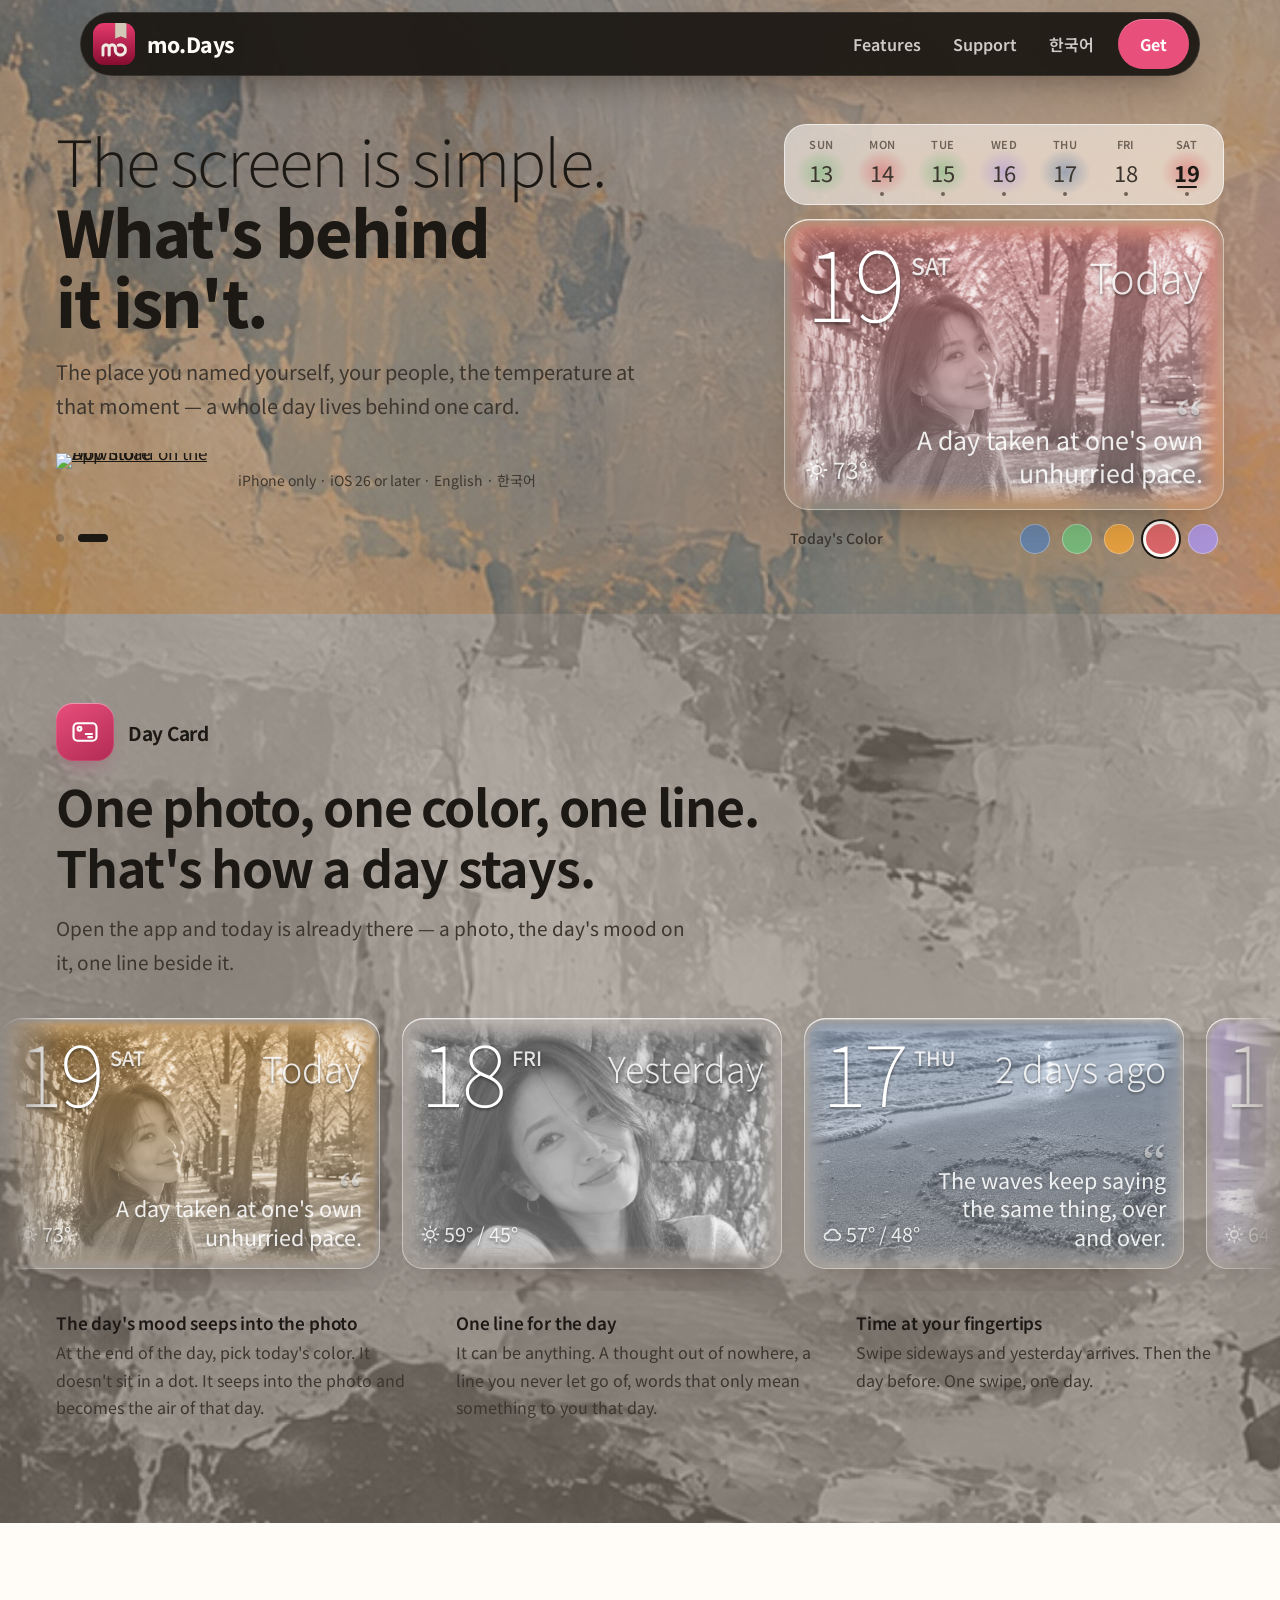
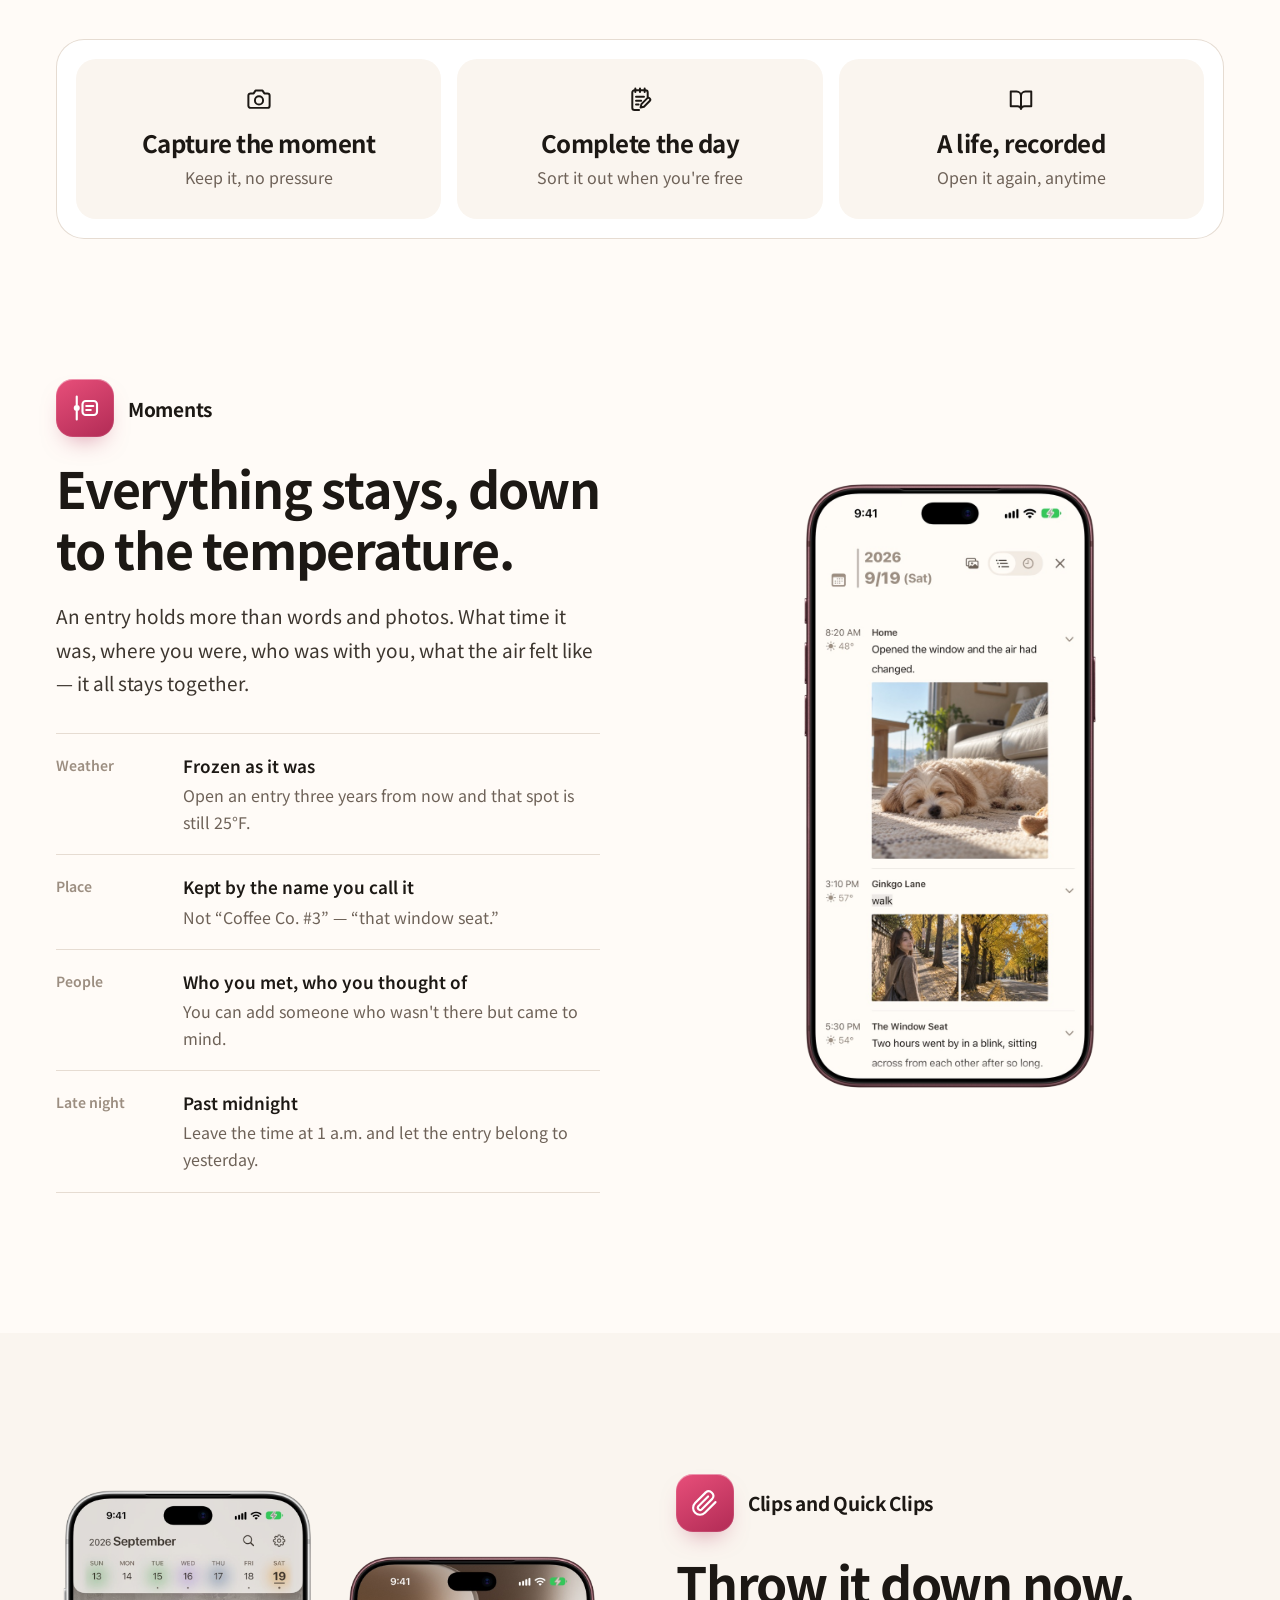
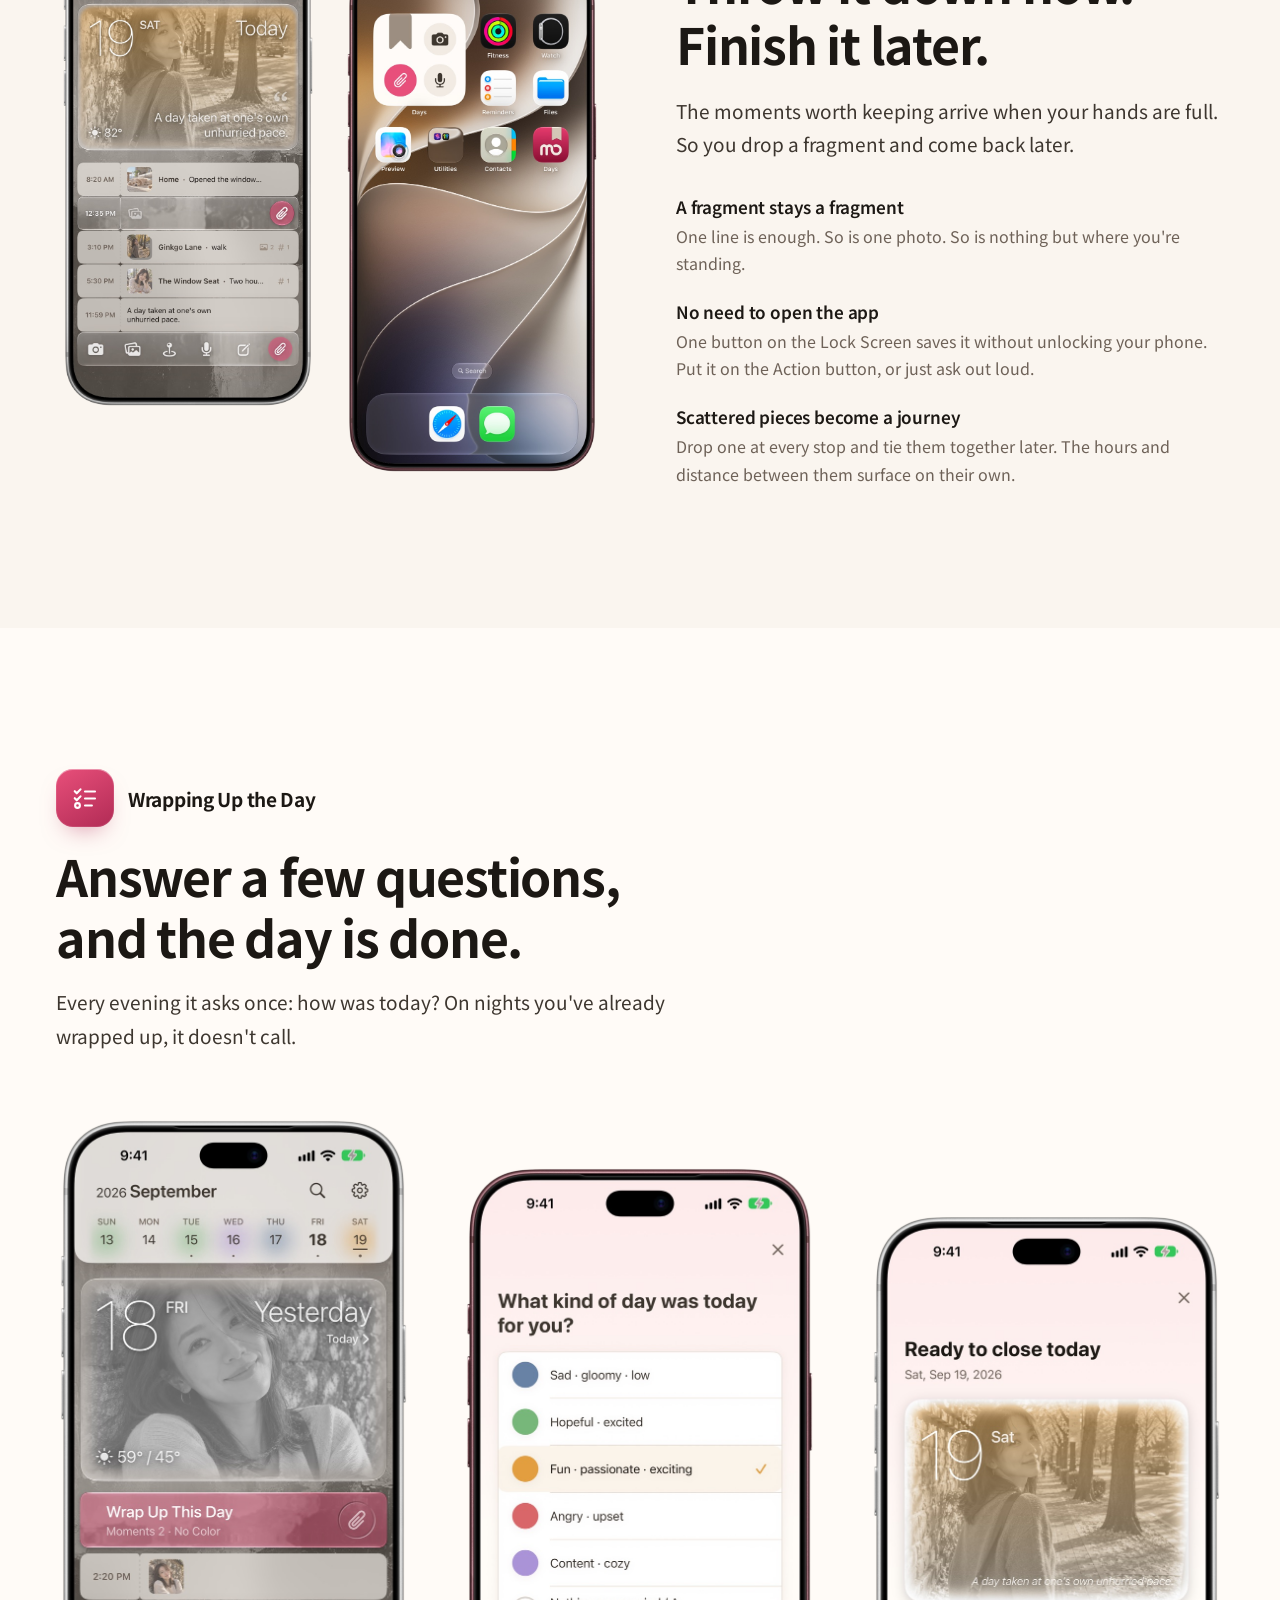
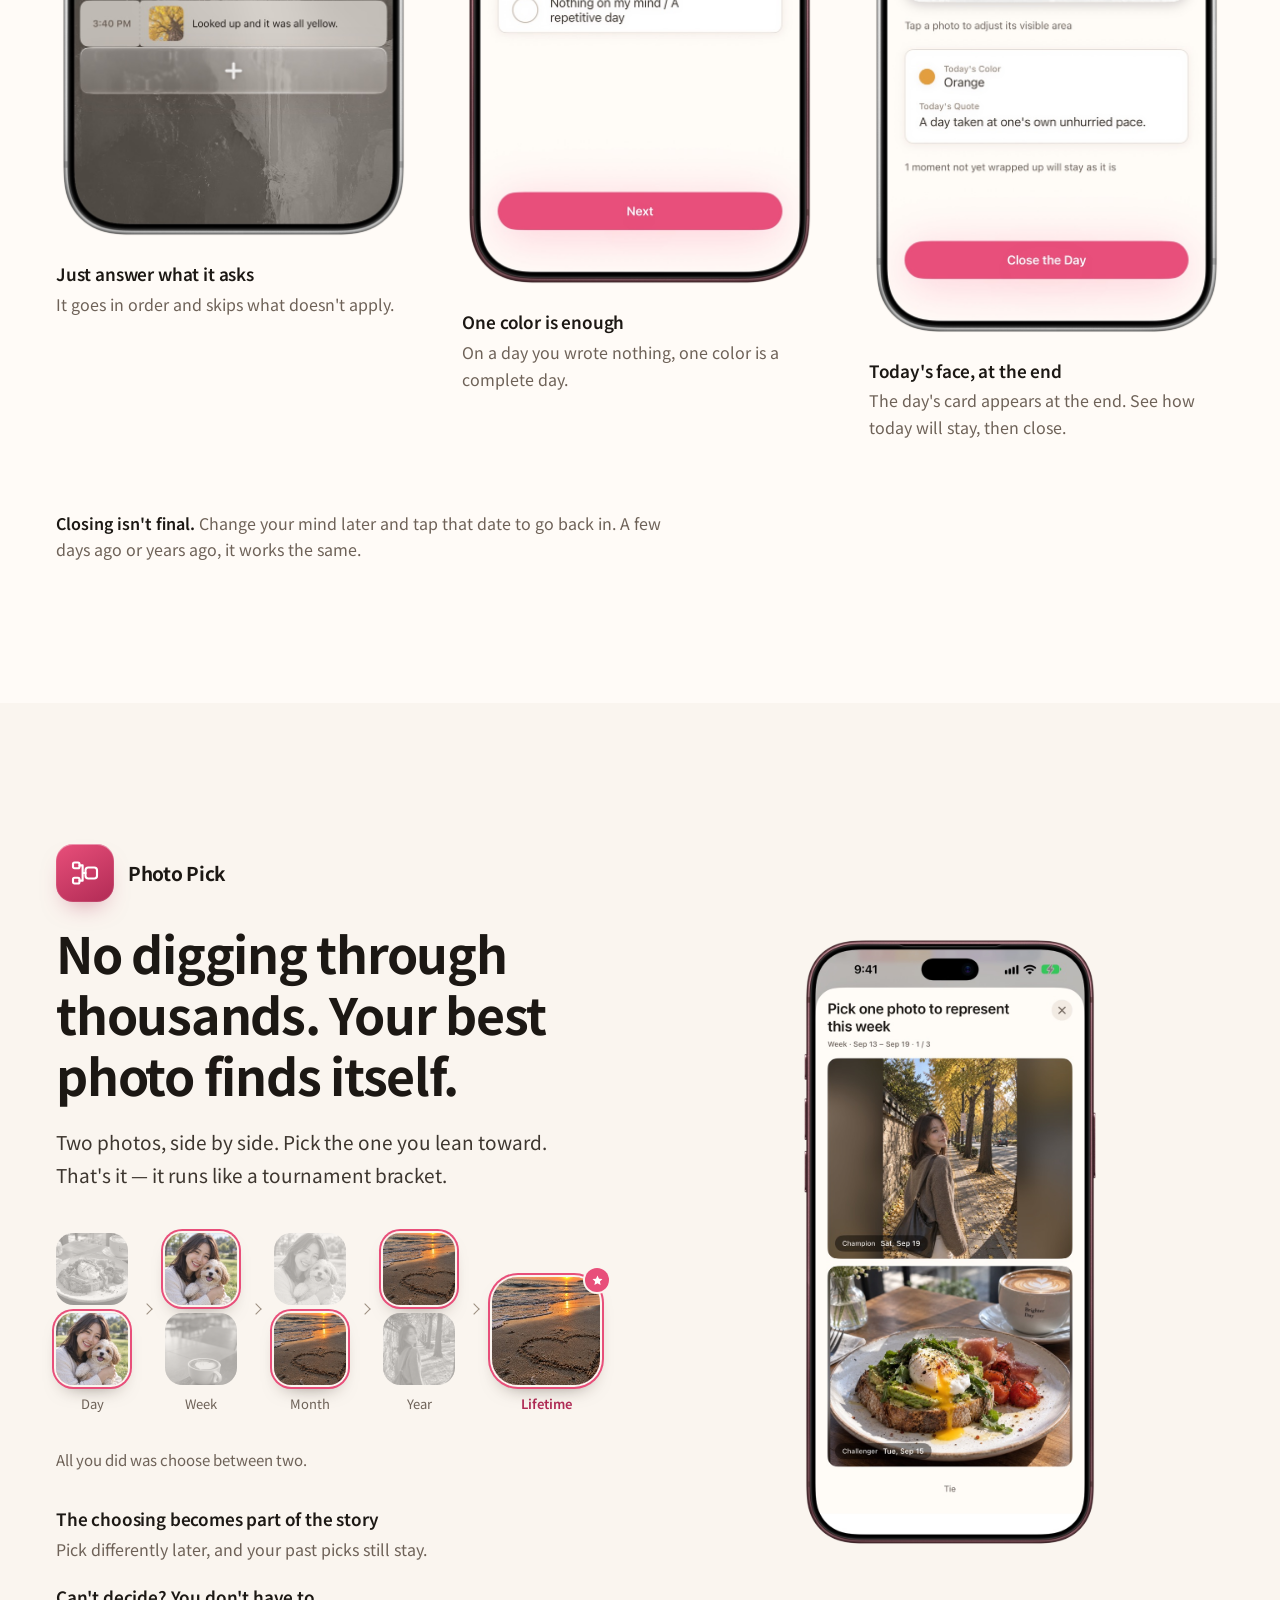
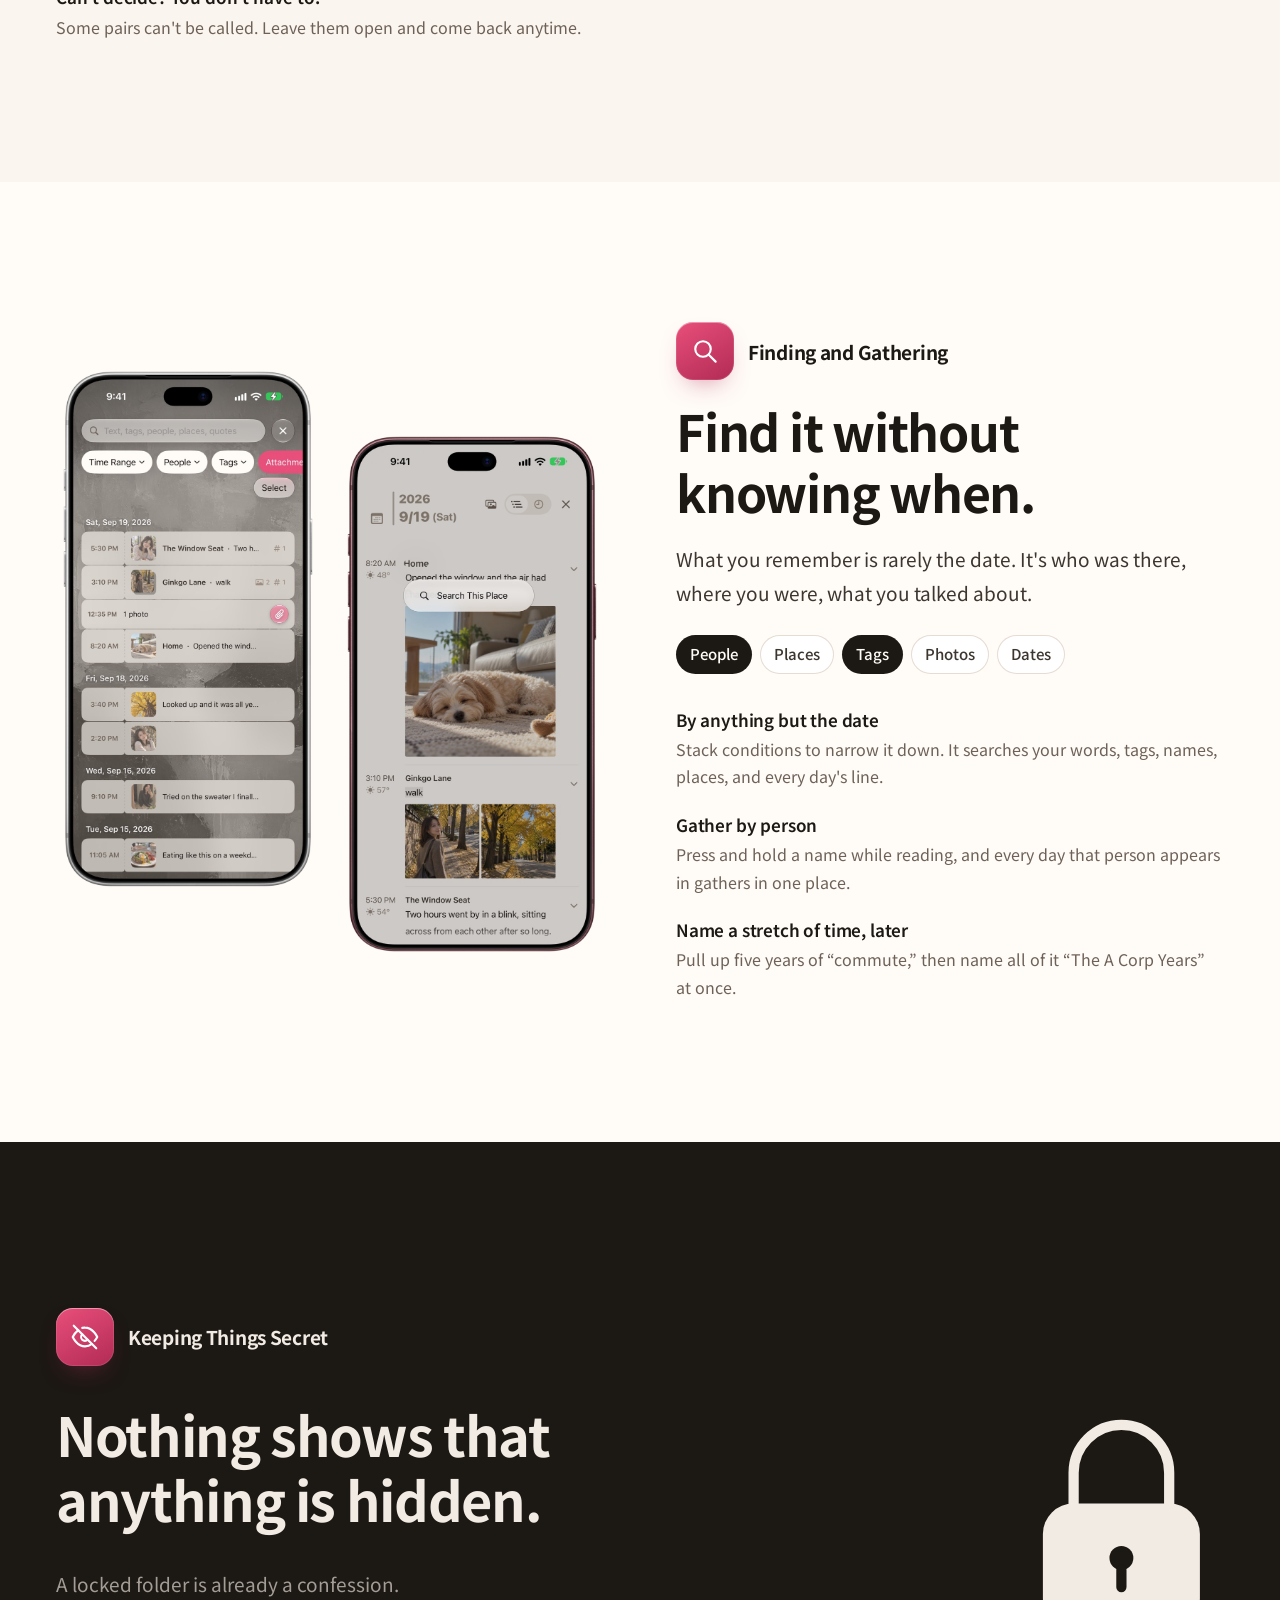
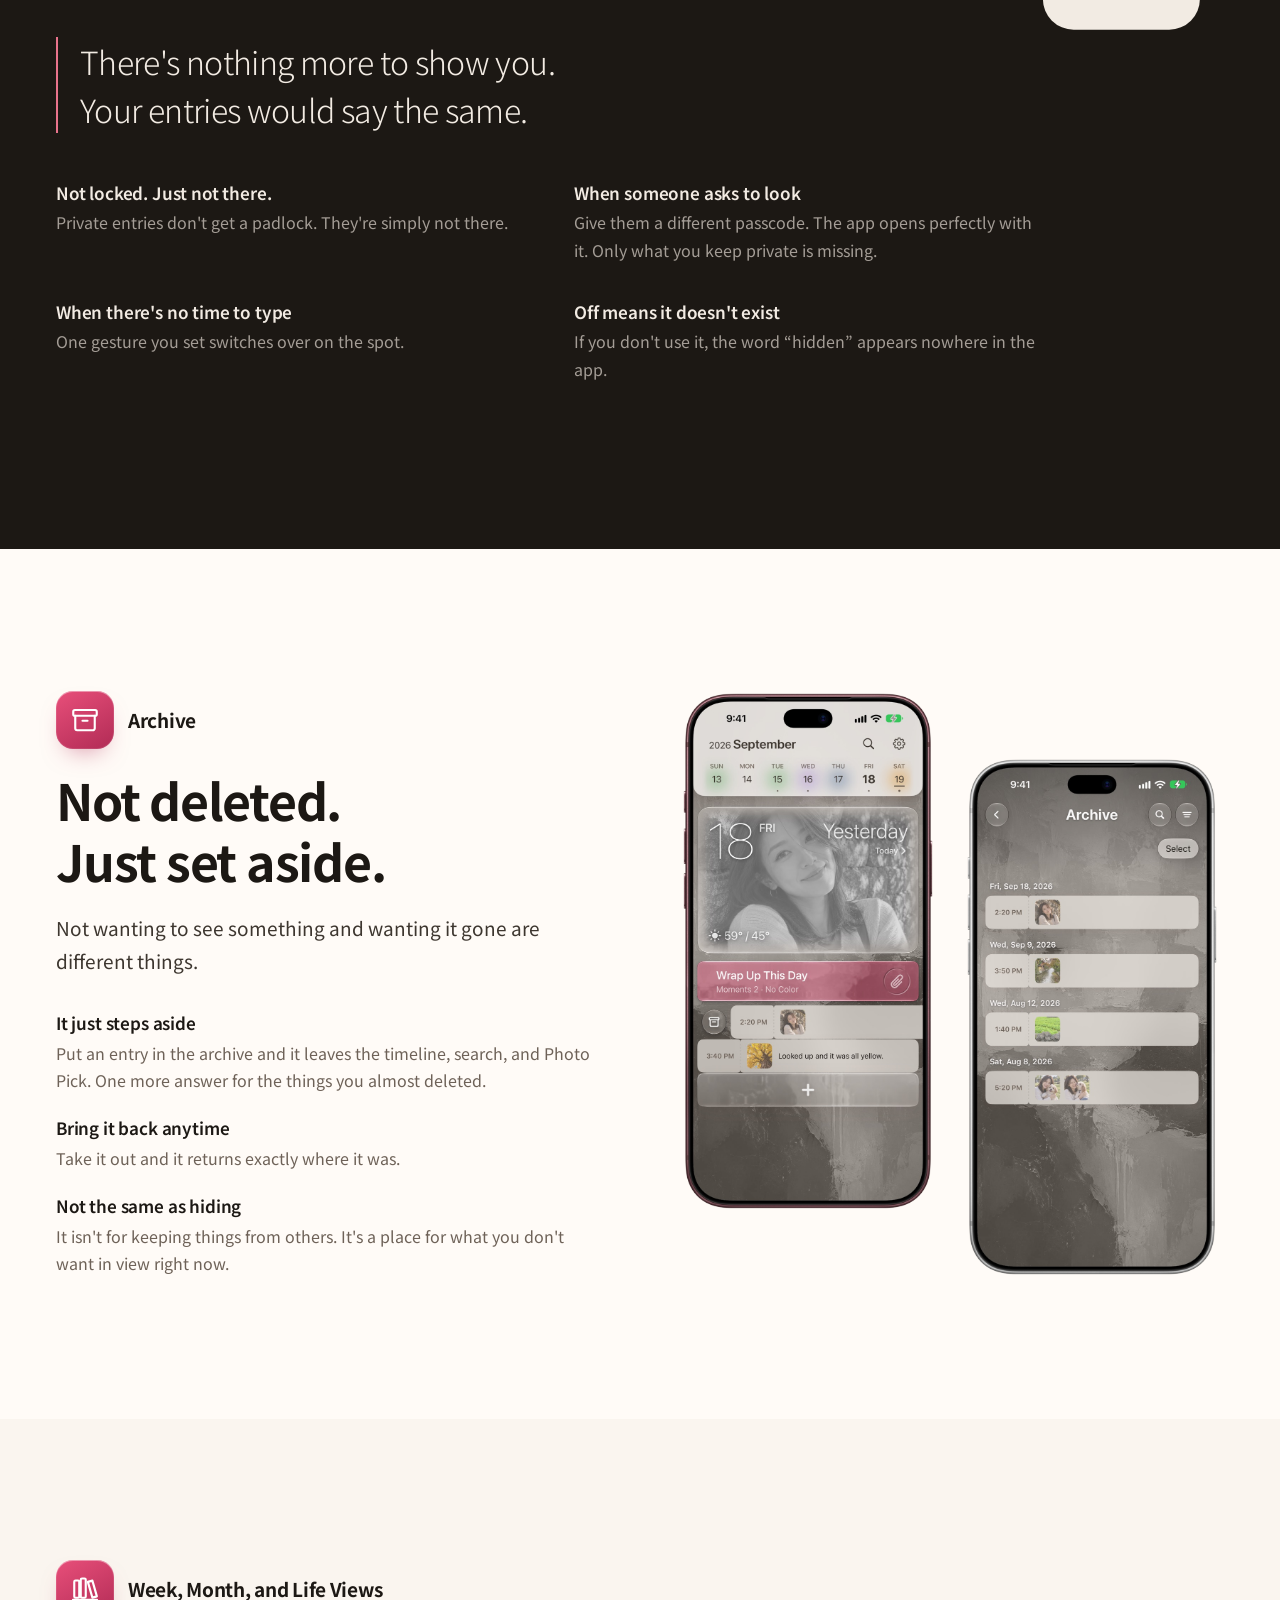
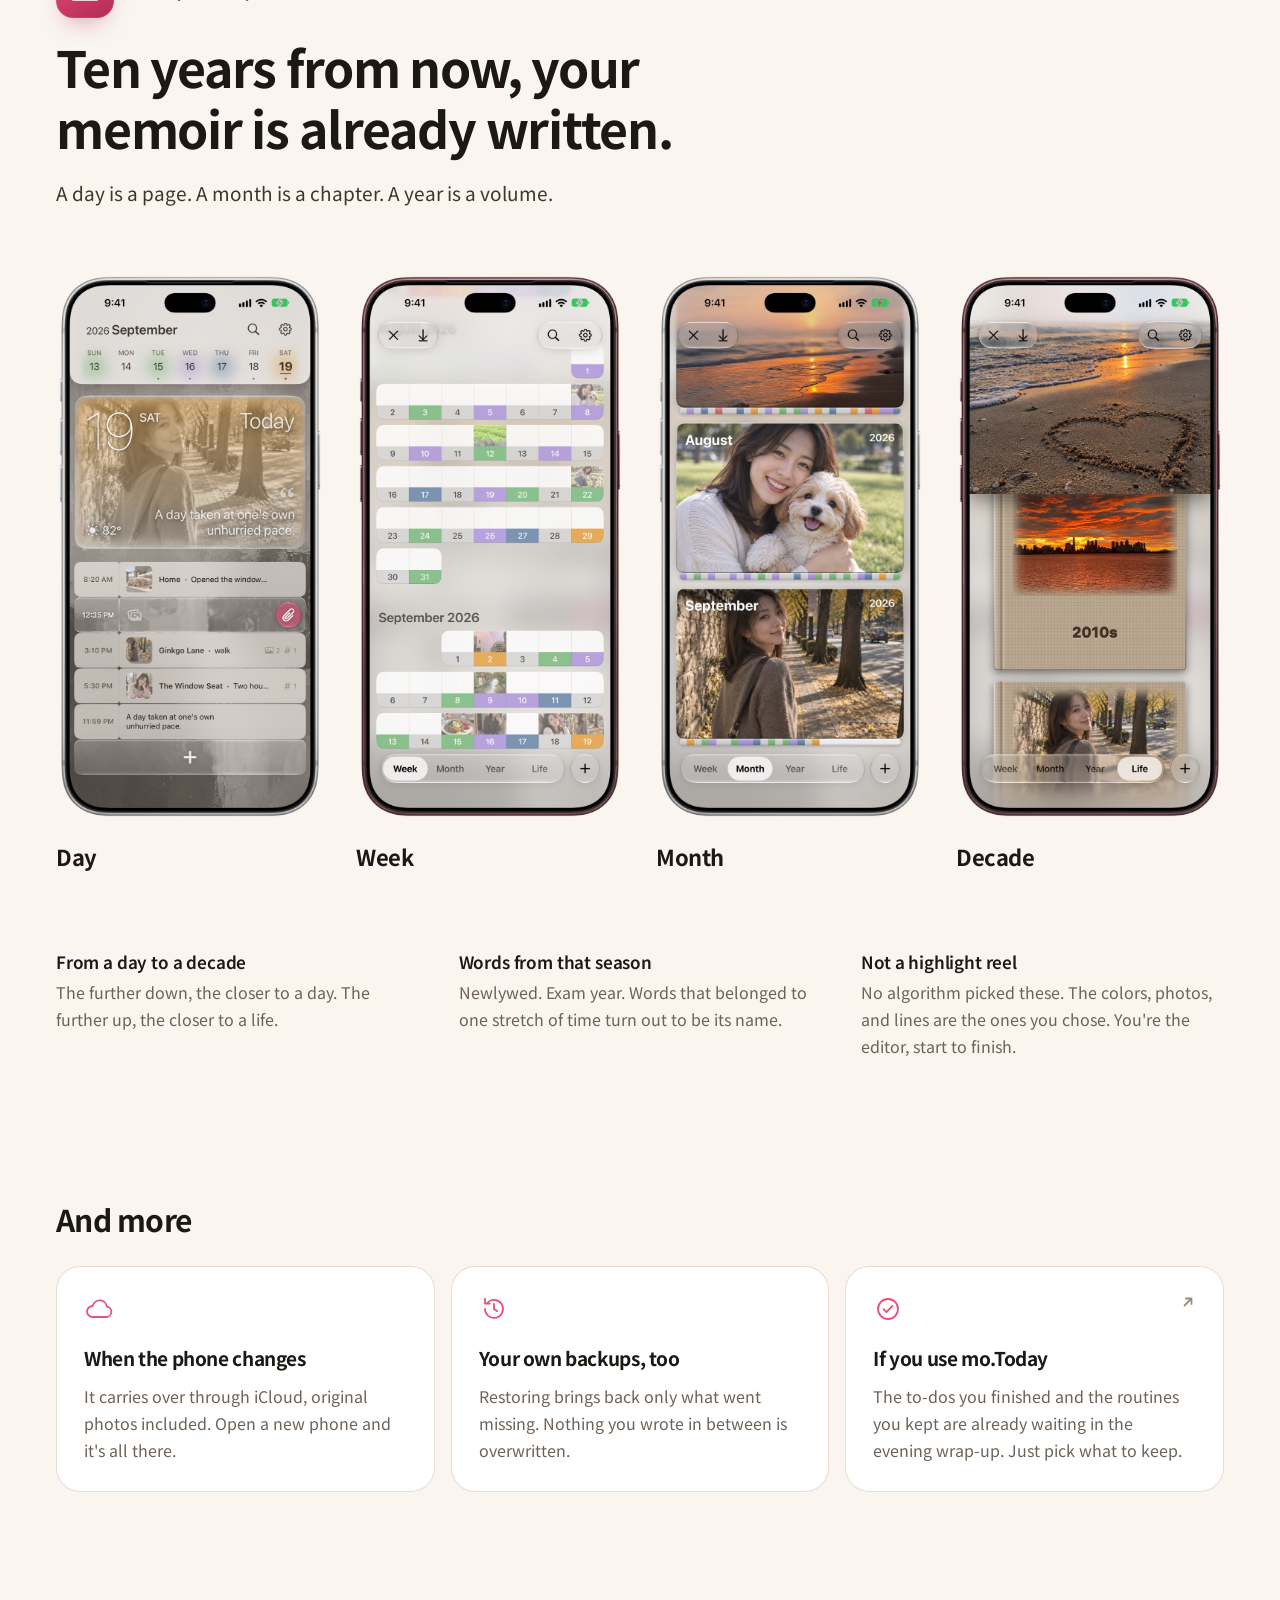
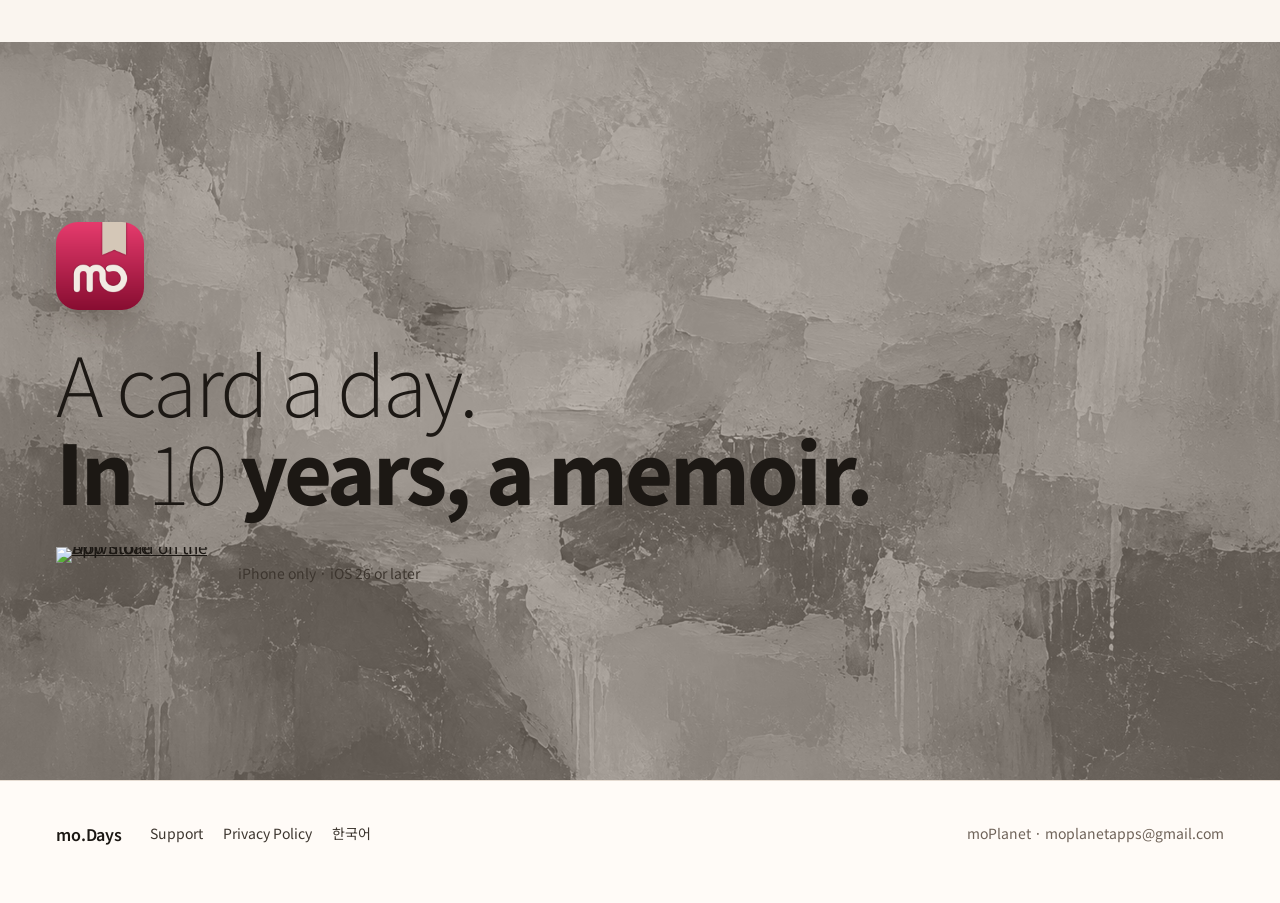
==== commit 6f220b2e: "첫 페이지 히어로를 줄여 첫 화면에 하루 카드까지 — 첫 장의 책은 2020년대 한 권으로, 그림 칸 540 → 440px, 제목 최대 84 → 68px(둘째 장 제목 네 줄 → " ====
--- a/en/index.html
+++ b/en/index.html
@@ -171,20 +171,20 @@
 
 /* ── 히어로 */
 .hero .wrap {
-  display: grid; gap: 48px; align-items: center;
-  padding-block: 132px 72px;
-}
-@media (min-width: 980px) { .hero .wrap { grid-template-columns: minmax(0, 1fr) minmax(0, 540px); gap: 72px; padding-block: 160px 96px; } }
+  display: grid; gap: 40px; align-items: center;
+  padding-block: 116px 56px;
+}
+@media (min-width: 980px) { .hero .wrap { grid-template-columns: minmax(0, 1fr) minmax(0, 440px); gap: 72px; padding-block: 124px 60px; } }
 .eyebrow { font-size: 14px; font-weight: 600; color: var(--rose-deep); letter-spacing: .01em; }
 .hero .hl {
-  font-size: clamp(40px, 6.4vw, 84px); line-height: 1.1; letter-spacing: -.04em; color: var(--fg1);
+  font-size: clamp(40px, 5vw, 68px); line-height: 1.1; letter-spacing: -.04em; color: var(--fg1);
   text-wrap: balance;
 }
 .hero .hl .thin { display: block; font-weight: 200; }
 .hero .hl .heavy { display: block; font-weight: 800; }
 .hero .hl .ten { font-weight: 100; letter-spacing: -.06em; }
-.hero .lede { margin-top: 26px; max-width: 30em; font-size: clamp(17px, 1.6vw, 20px); line-height: 1.7; color: var(--fg2); }
-.get { margin-top: 36px; display: flex; flex-wrap: wrap; align-items: center; gap: 14px 20px; }
+.hero .lede { margin-top: 20px; max-width: 30em; font-size: clamp(17px, 1.6vw, 20px); line-height: 1.7; color: var(--fg2); }
+.get { margin-top: 30px; display: flex; flex-wrap: wrap; align-items: center; gap: 14px 20px; }
 .store {
   display: inline-flex; align-items: center; gap: 12px; text-decoration: none;
   background: #000; color: #fff; border-radius: 14px; padding: 10px 20px 10px 14px;
@@ -203,11 +203,11 @@
 .stack > .slide.on { transition: opacity .8s ease, transform .8s ease, visibility 0s; }
 .stack > .slide:not(.on) { opacity: 0; transform: translateY(8px); pointer-events: none; }
 .hero-copy .slide { align-self: end; }
-.hero-visual { width: 100%; max-width: 540px; justify-self: center; }
+.hero-visual { width: 100%; max-width: 440px; justify-self: center; }
 .hero-visual > .slide { align-self: center; }
 .hero-visual > .slide:not(.on) { visibility: hidden; transform: scale(.985); }
 /* 장 표시 — 지금 장의 막대가 다 차면 다음 장으로. 누르면 그 장에 멈춘다(막대는 찬 채로) */
-.pager { --dwell: 7s; display: flex; margin: 22px 0 0 -7px; }
+.pager { --dwell: 7s; display: flex; margin: 16px 0 0 -7px; }
 .pager button { position: relative; width: 22px; height: 30px; padding: 0; border: 0; background: none; cursor: pointer; transition: width .4s ease; }
 .pager button::before, .pager button::after { content: ""; position: absolute; inset: 11px 7px; border-radius: 999px; }
 .pager button::before { background: color-mix(in srgb, var(--fg1) 26%, transparent); }
@@ -218,17 +218,11 @@
 .pager.run.hold button::after, .pager.run.away button::after { animation-play-state: paused; }
 @keyframes pager-fill { from { transform: scaleX(0); } }
 
-/* 첫 장 — 인생 뷰의 서가. 책 표지는 앱의 LifeBookCover 값 그대로(표지 352pt 정사각 기준 비율:
+/* 첫 장 — 인생 뷰의 10년 책 한 권. 표지는 앱의 LifeBookCover 값 그대로(표지 352pt 정사각 기준 비율:
    책등 하이라이트 8 · 틈 4 · 홈 8 · 사진 자리 302×199(위 16, 왼쪽 34, 오른쪽 16) · 연대 27pt heavy · 모서리 6 · 리넨 결 6pt 간격).
-   책 사이 간격 20pt, 위 책은 사진 아랫부분부터 보이고 위로 사라진다 */
-.shelfwin {
-  container-type: inline-size; display: grid; justify-items: center;
-  -webkit-mask-image: linear-gradient(to bottom, transparent, #000 30%);
-  mask-image: linear-gradient(to bottom, transparent, #000 30%);
-}
-.book { container-type: inline-size; position: relative; width: 62cqw; aspect-ratio: 1; }
-.book.top { margin-top: -23.6cqw; }
-.book + .book { margin-top: 3.52cqw; margin-bottom: 4.7cqw; }
+   폭은 둘째 장의 하루 카드에 대한 앱의 비(책 352 : 카드 424) */
+.lifebook { container-type: inline-size; display: grid; justify-items: center; }
+.book { container-type: inline-size; position: relative; width: 83cqw; aspect-ratio: 1; margin-bottom: 4cqw; }
 .book .cover {
   position: absolute; inset: 0; overflow: hidden; border-radius: 1.7cqw;
   background:
@@ -615,8 +609,7 @@
 
         <div class="stack hero-visual">
           <div class="slide on" data-slide="0">
-            <div class="shelfwin" role="img" aria-label="The Life view's shelf — the 2010s book, with the 2020s book below it. The 2020s cover holds a photo of a ginkgo-lined street.">
-              <div class="book top"><div class="cover"><img class="bk-photo" src="/img/p-sunset.jpg" alt="" style="--pos: 50% 62%"><span class="bk-year">2010s</span></div></div>
+            <div class="lifebook" role="img" aria-label="The 2020s book from the Life view — its cover holds a photo of a ginkgo-lined street.">
               <div class="book"><div class="cover"><img class="bk-photo" src="/img/p-ginkgo.jpg" alt="" style="--pos: 50% 28%"><span class="bk-year">2020s</span></div></div>
             </div>
           </div>
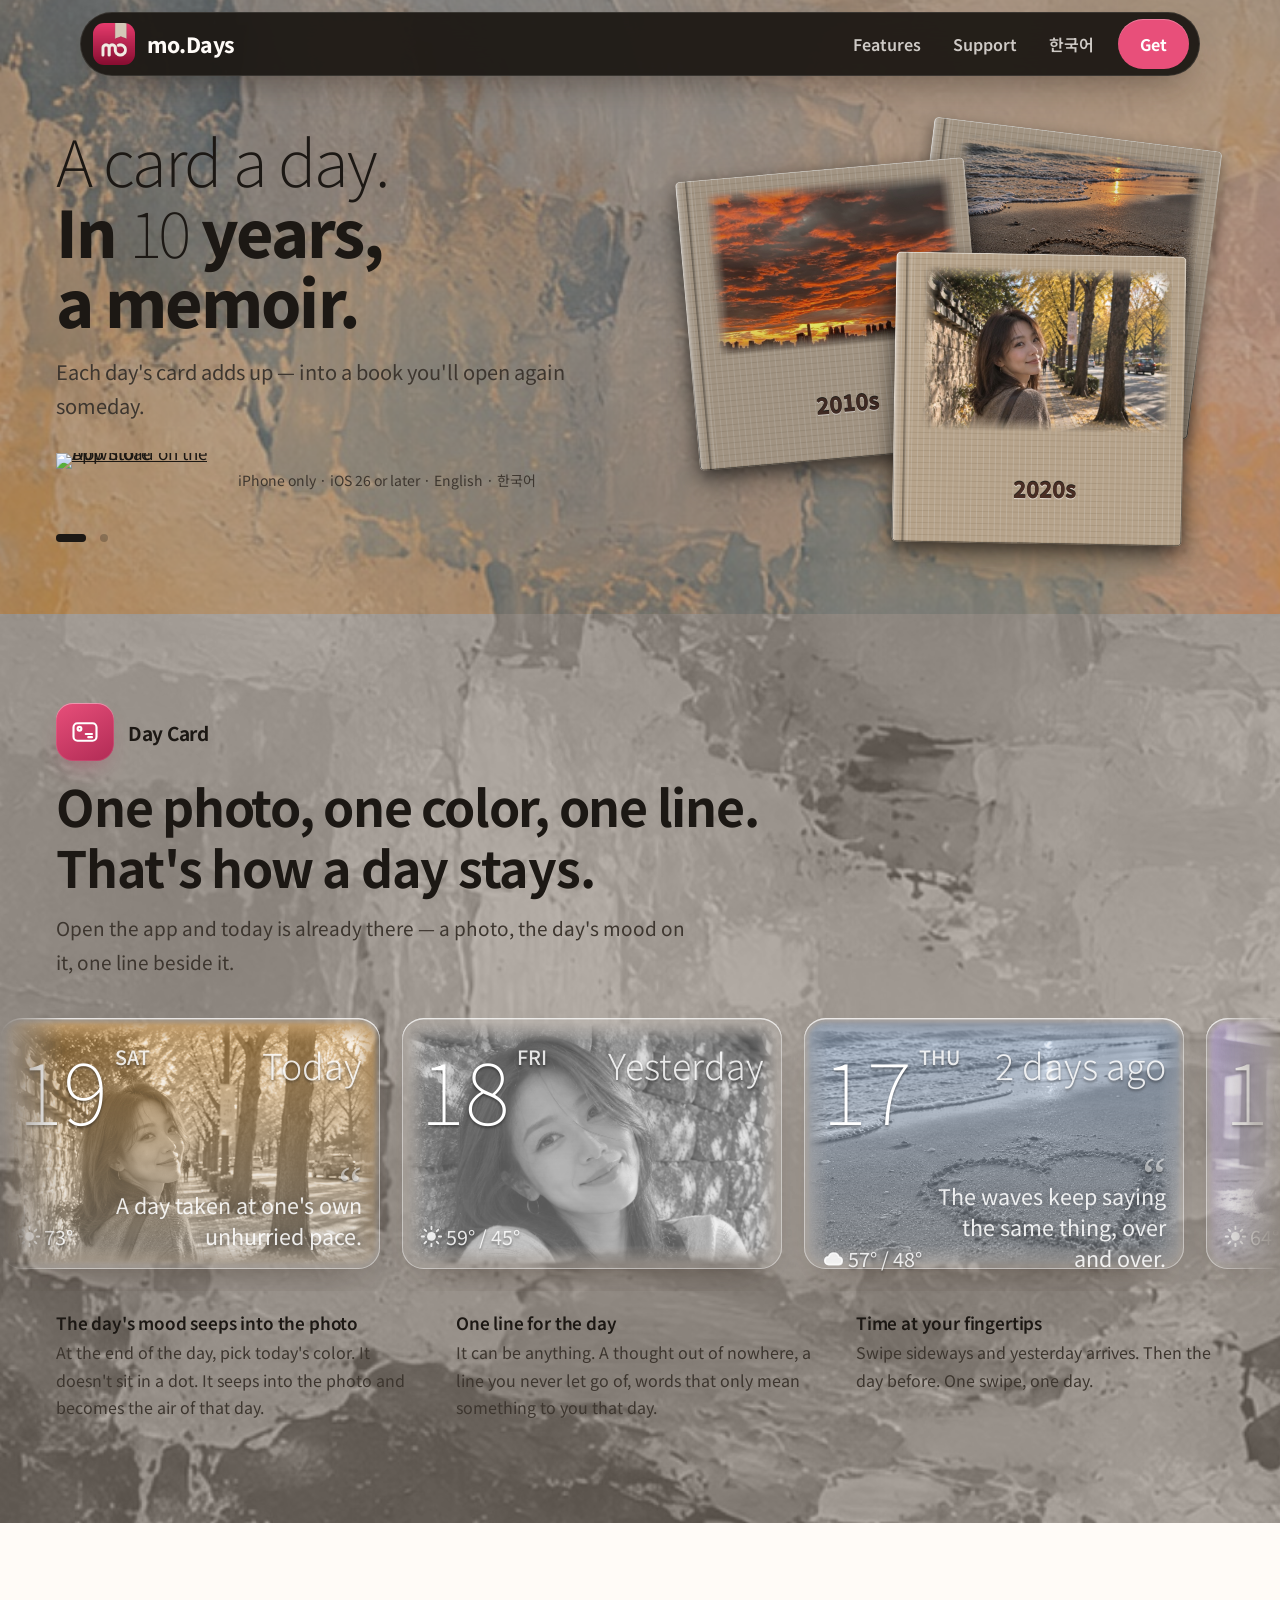
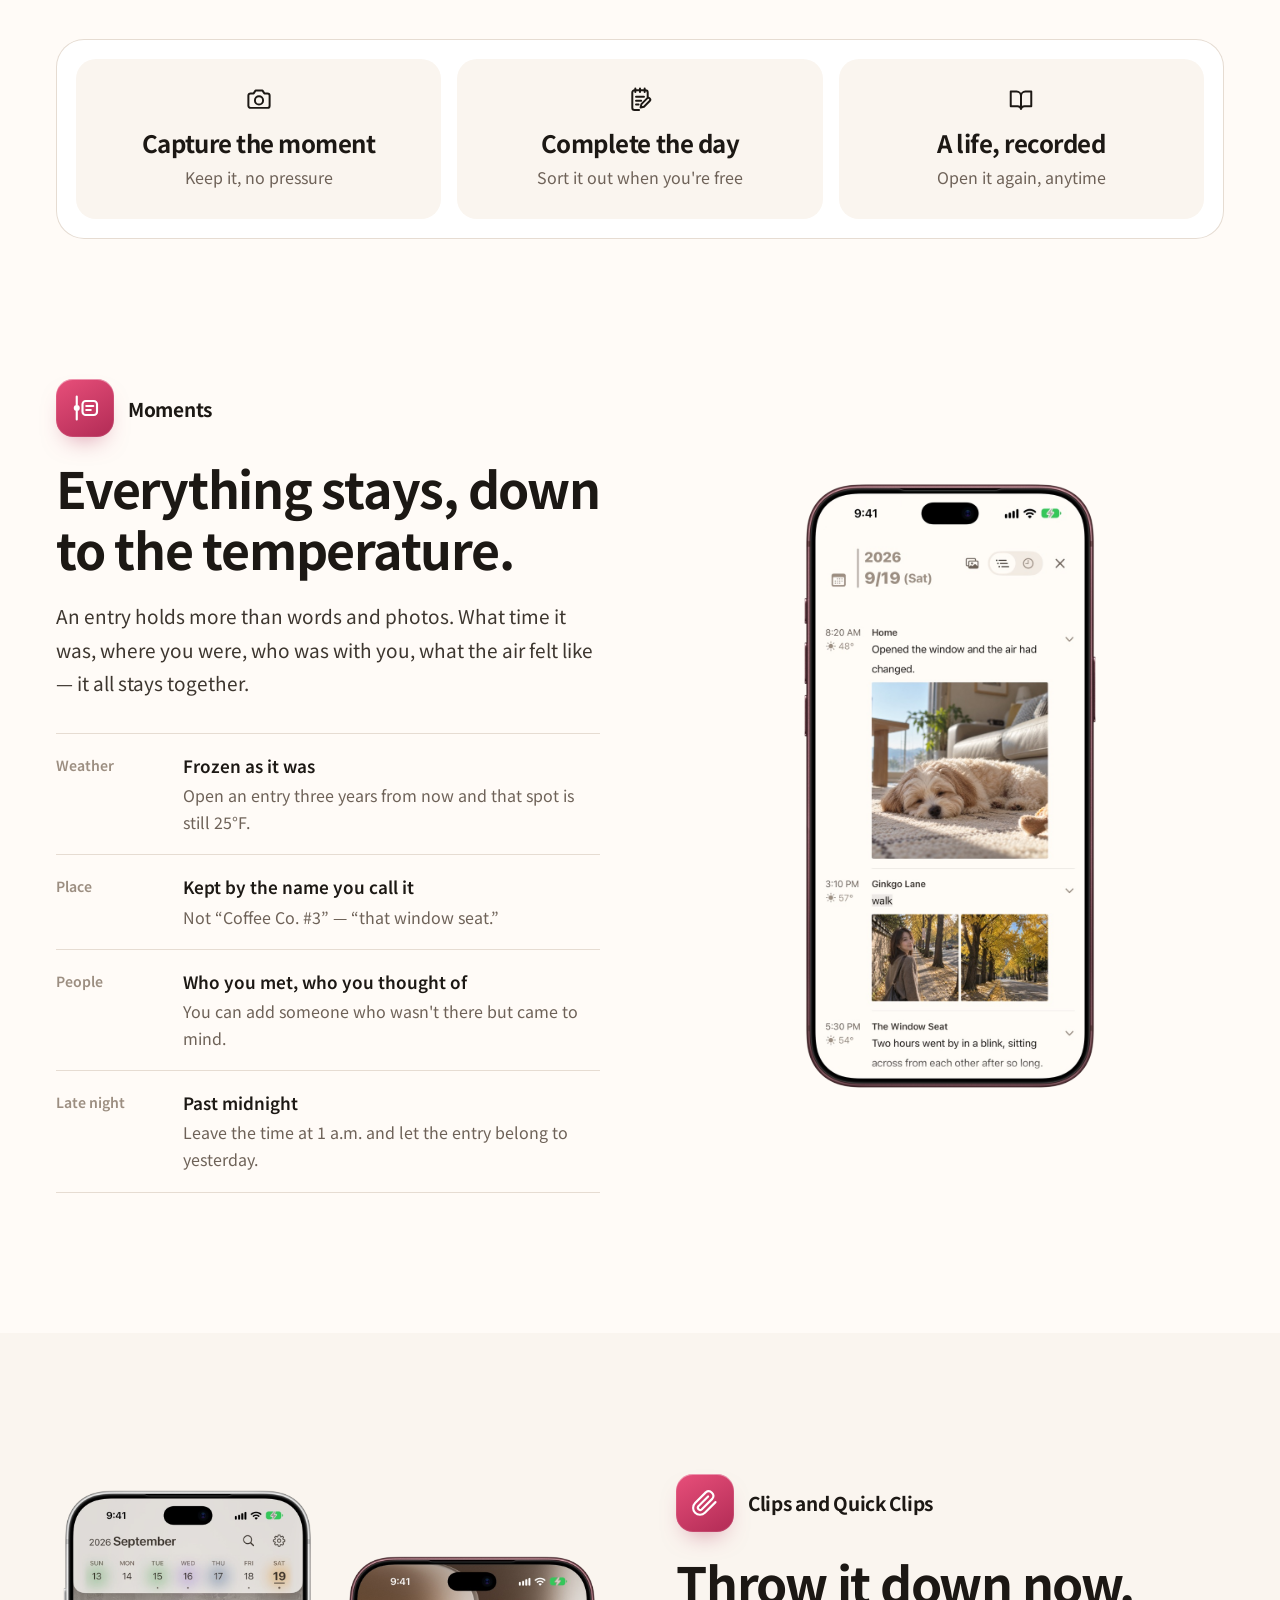
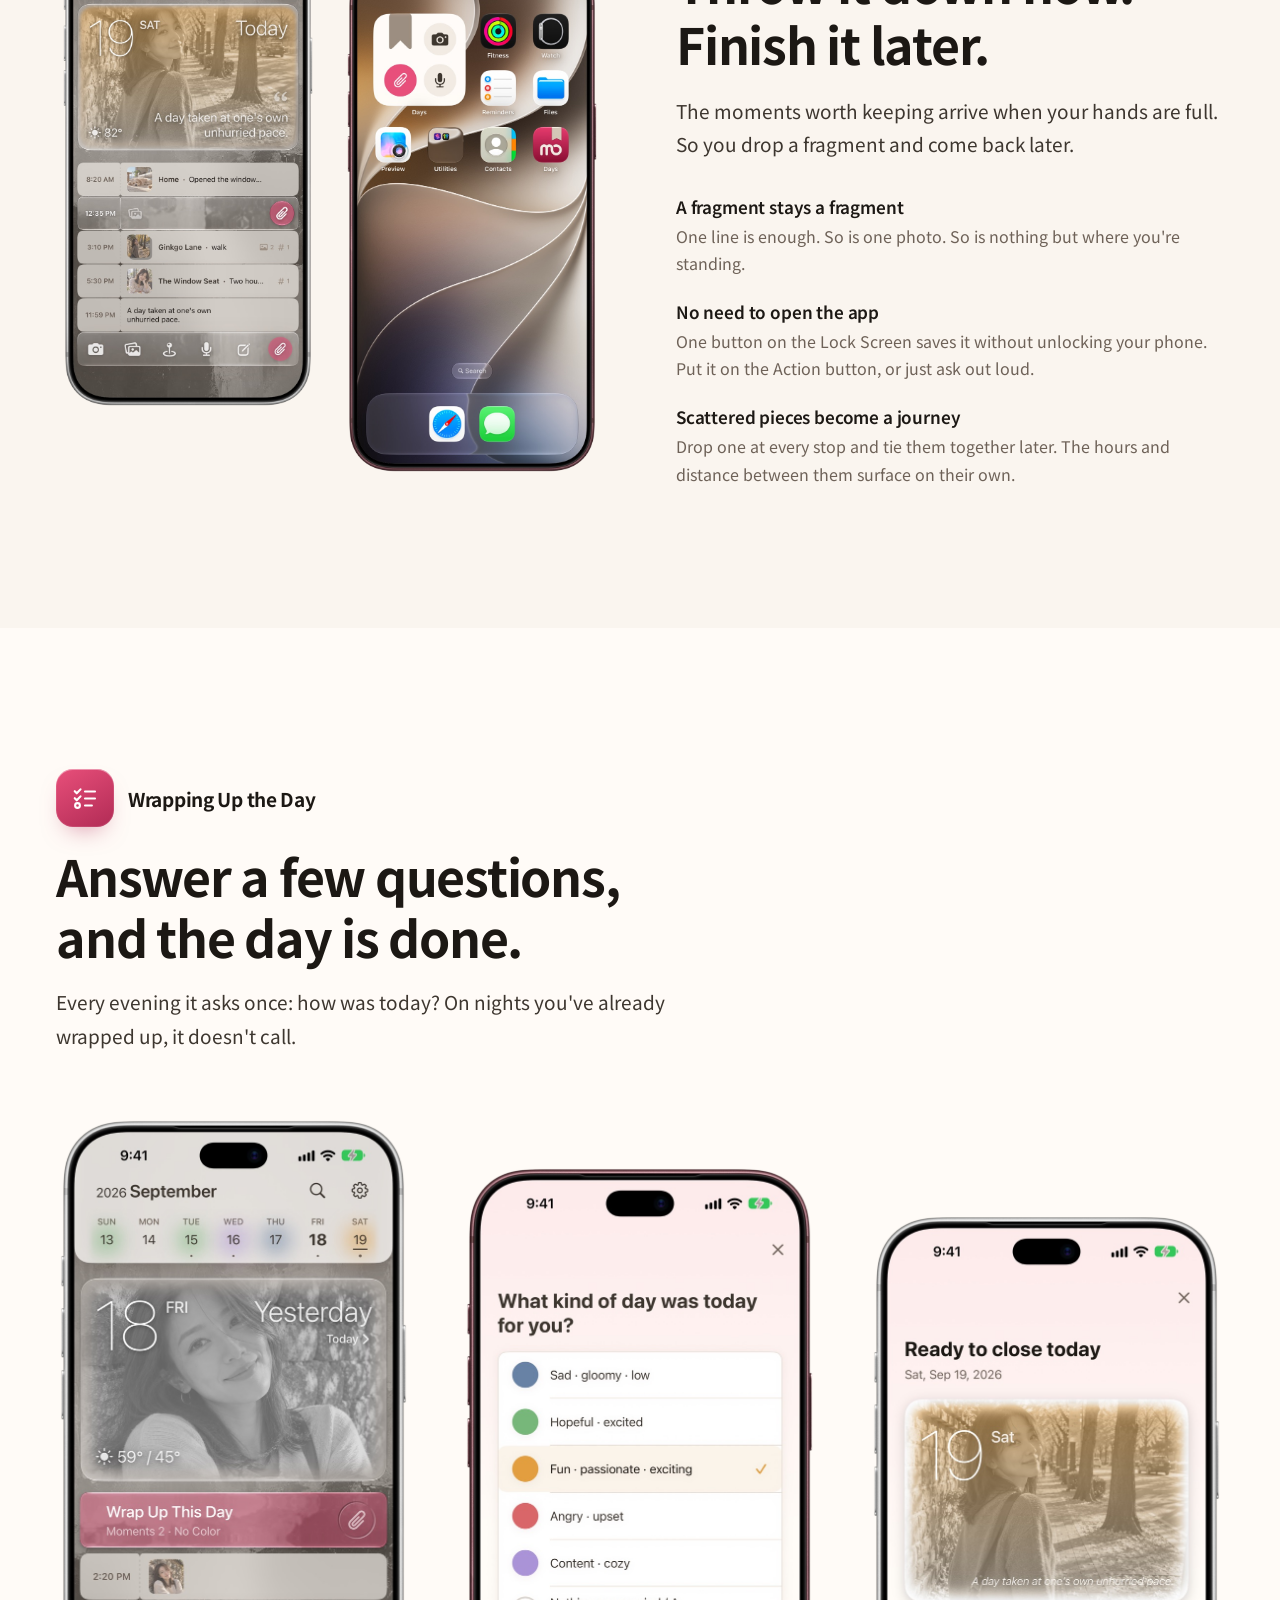
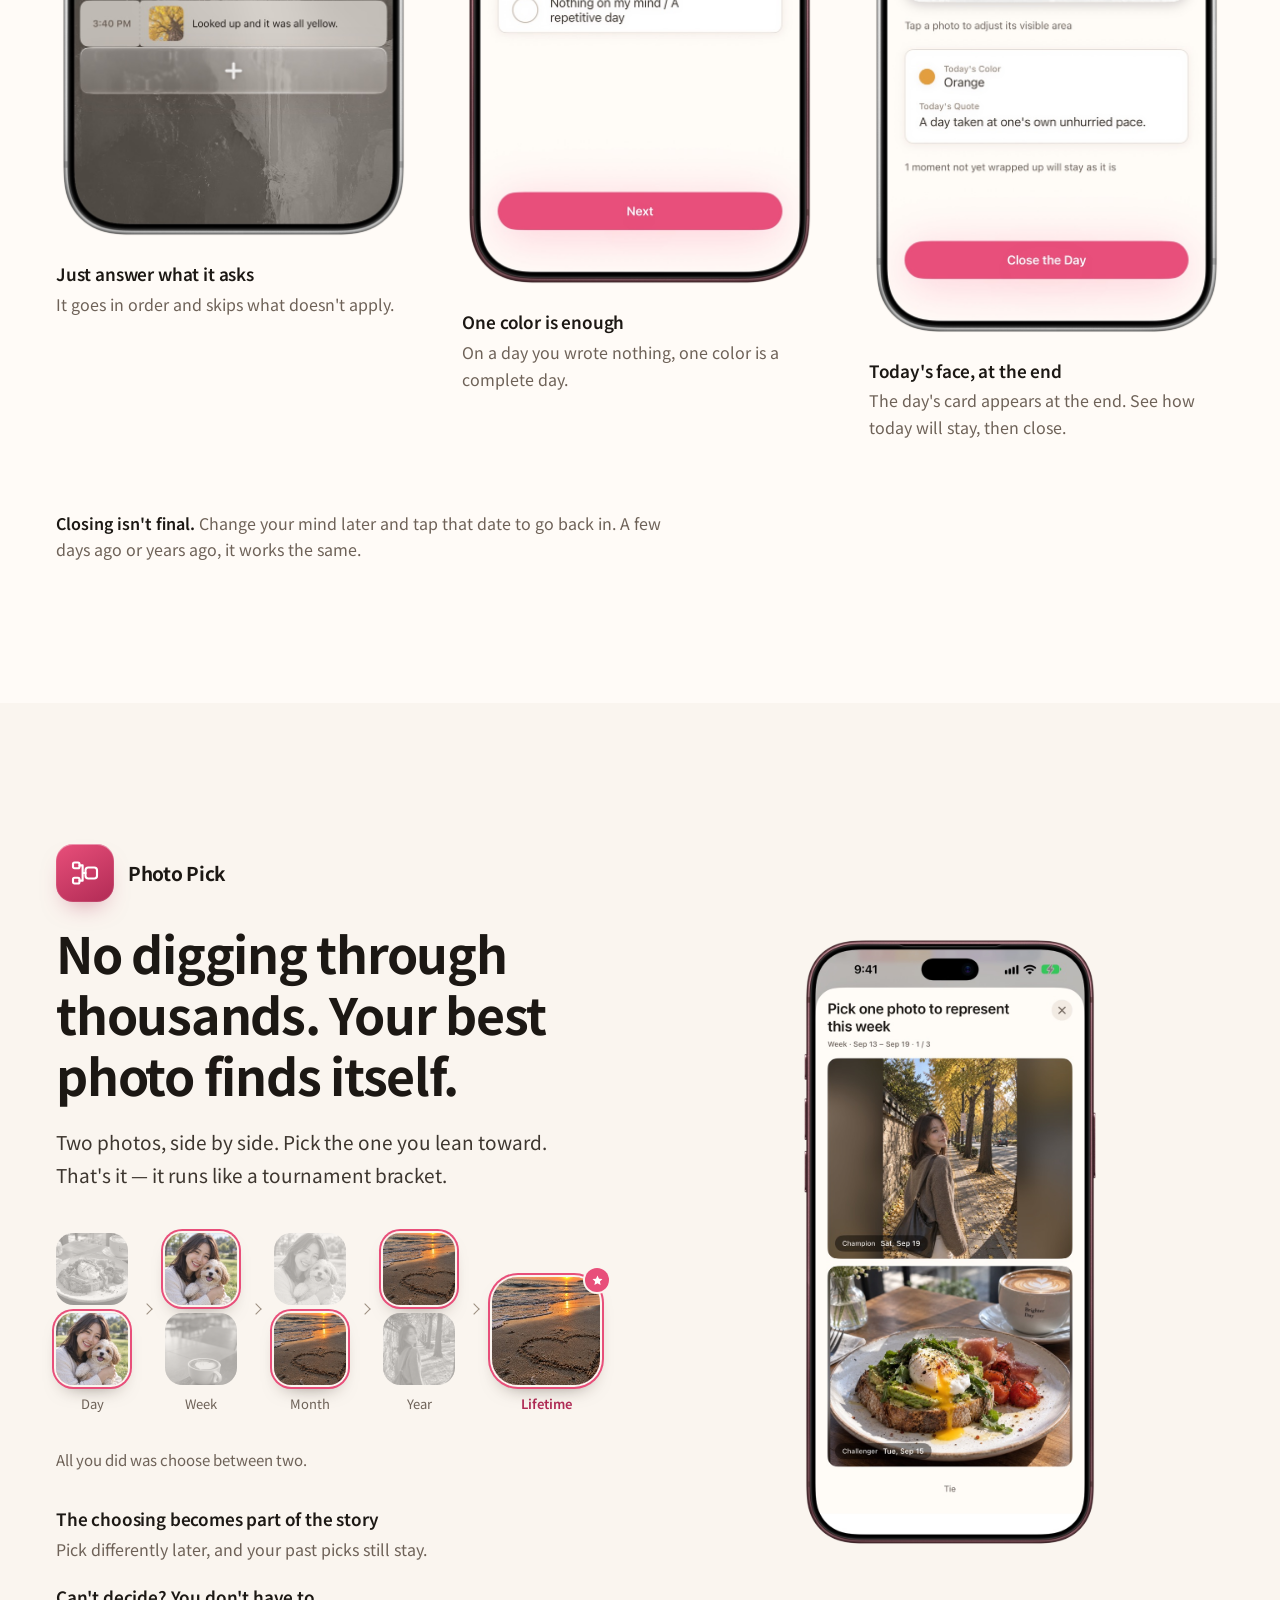
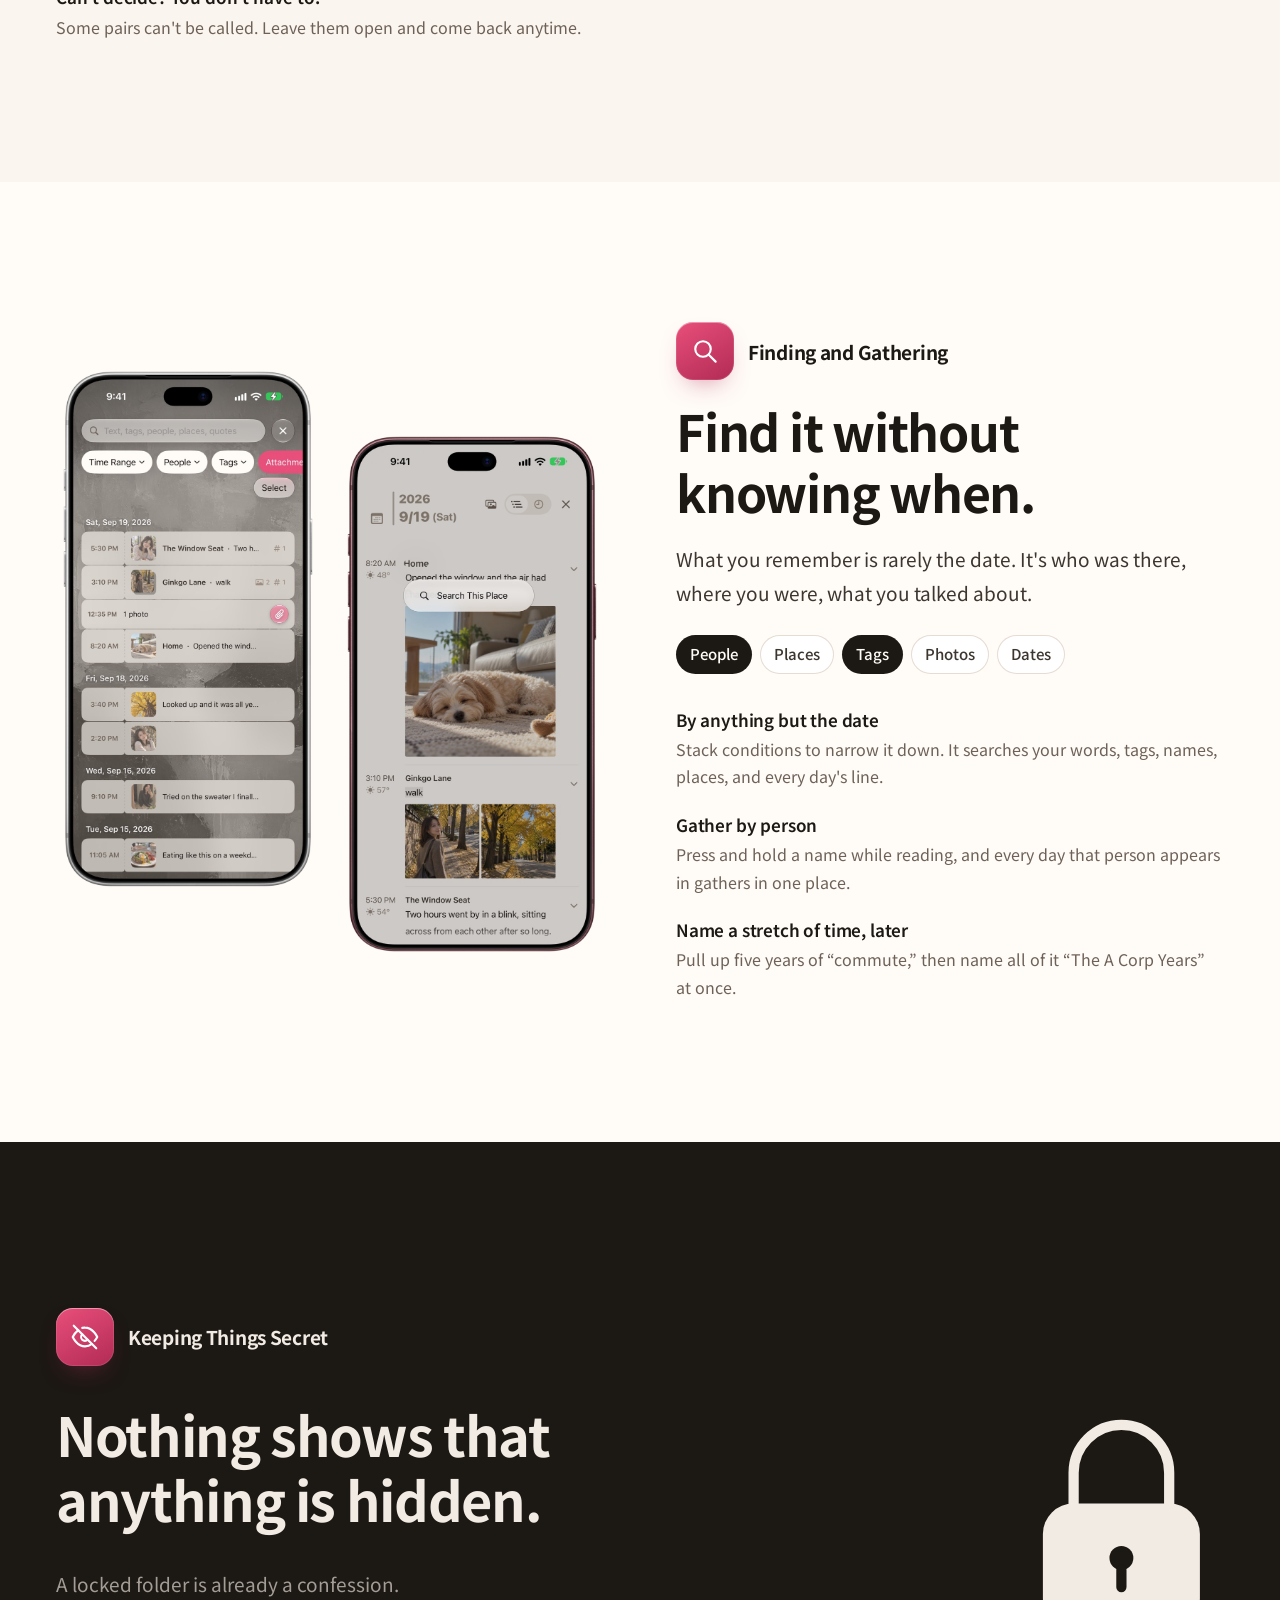
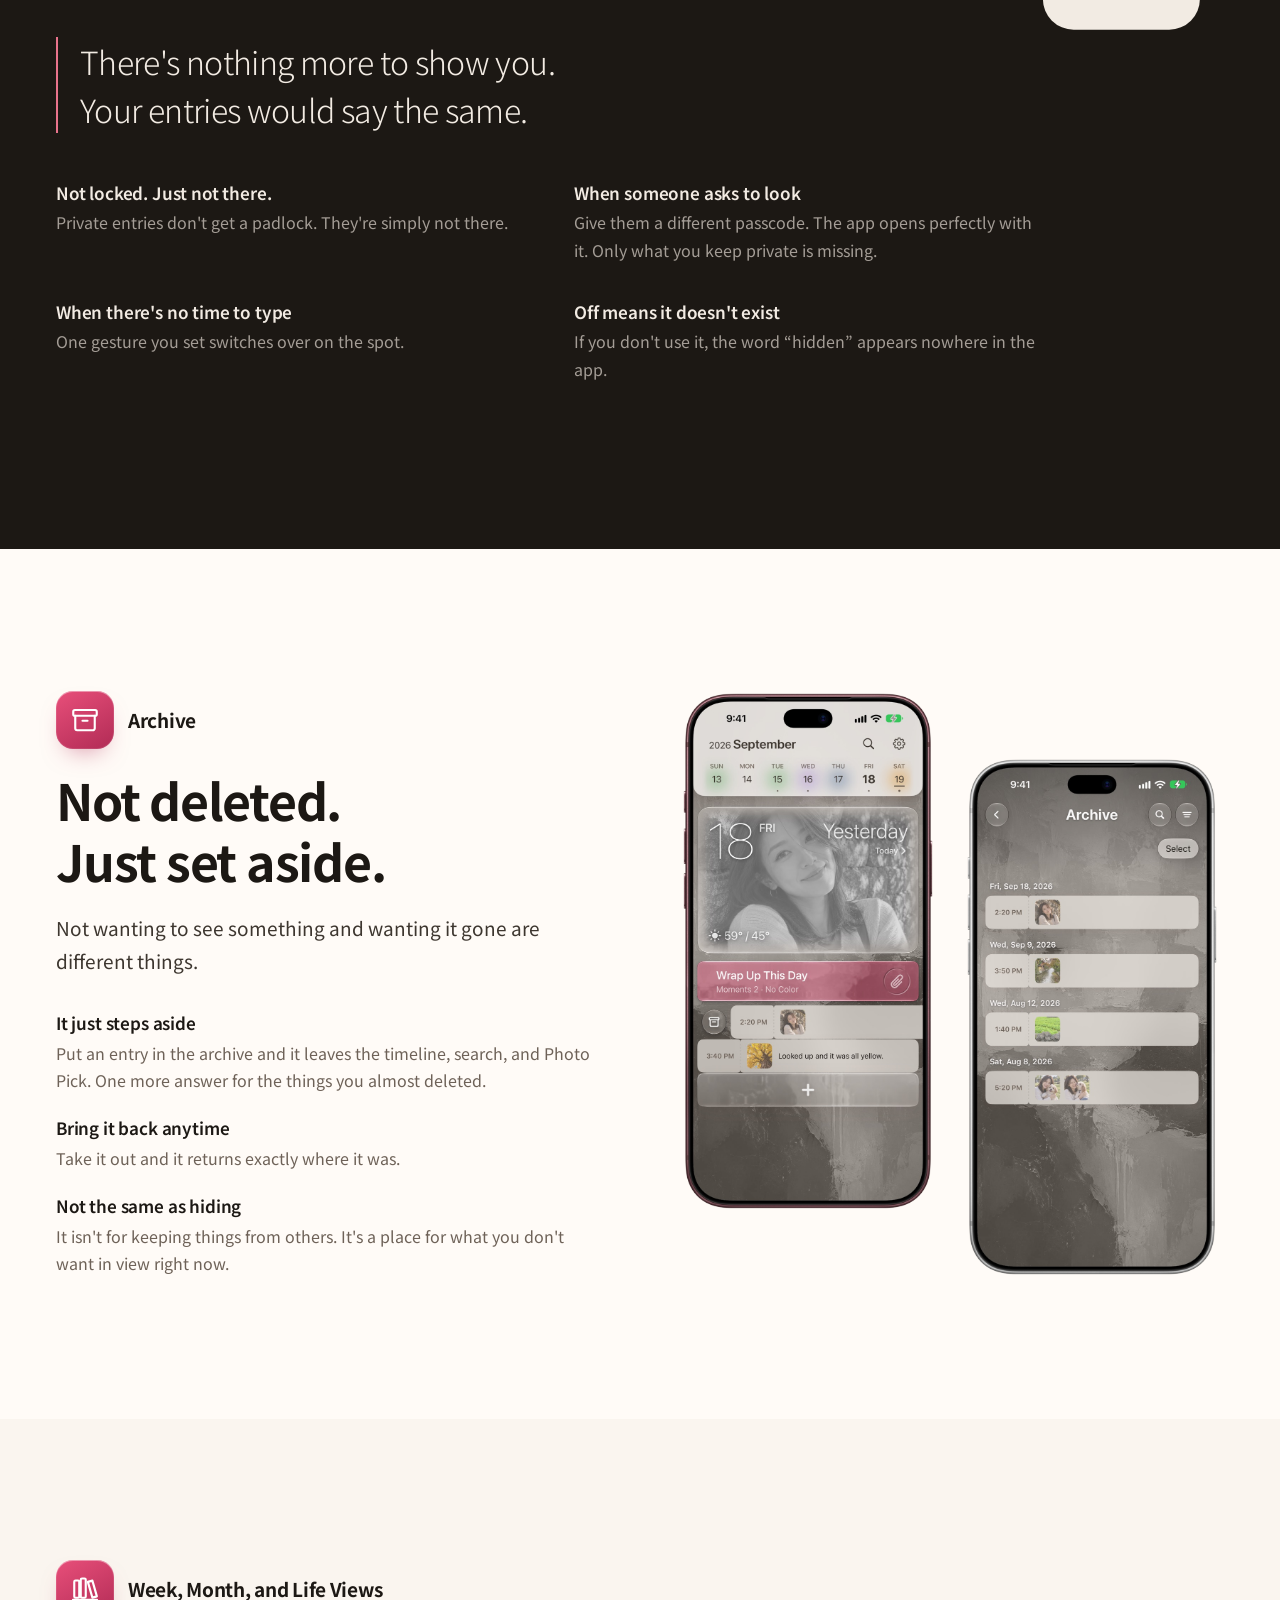
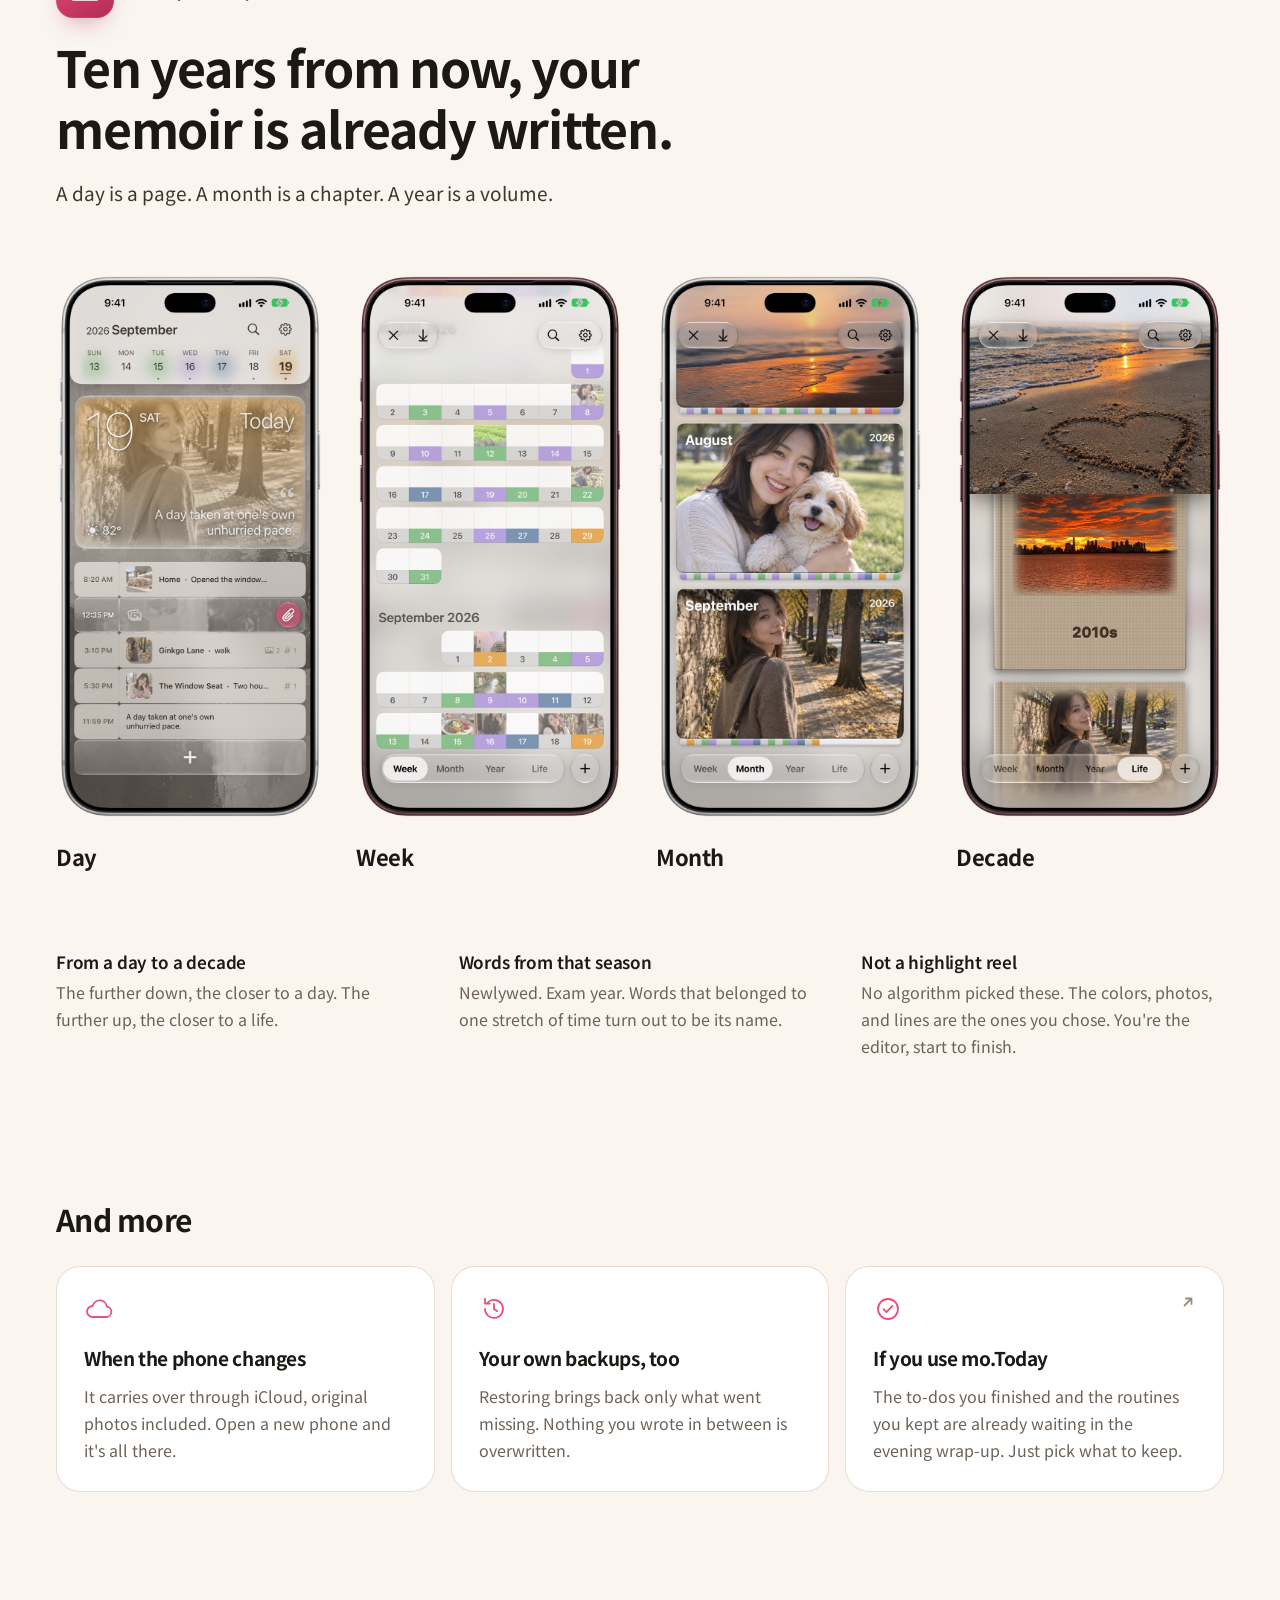
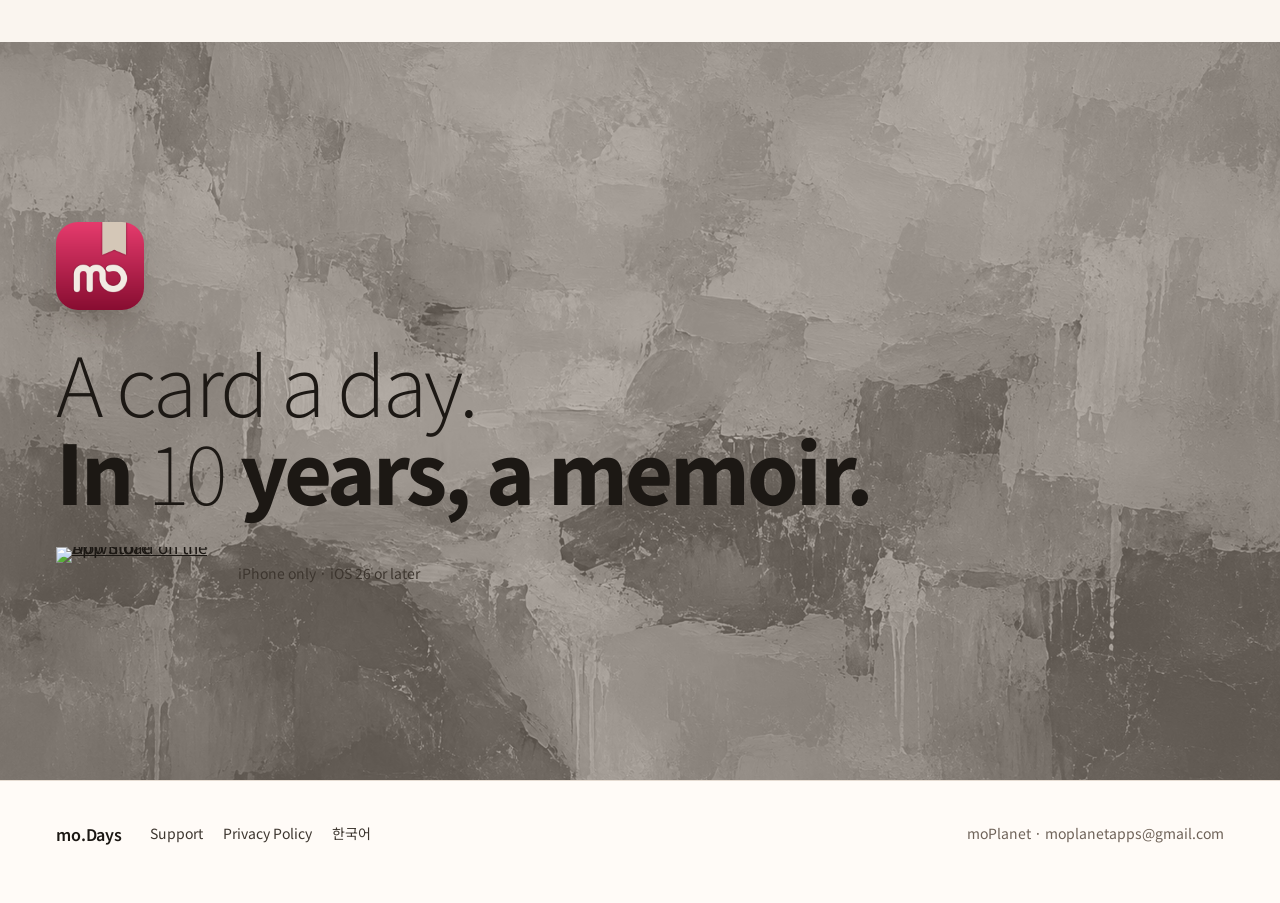
==== commit 98d2b9f2: "첫 페이지 — 히어로의 책을 연대 세 권 더미로(2000·2010·2020년대, 넓은 화면에서 2010년대 책을 글 쪽으로 내고 영어 제목은 세 줄), 하루 카드의 글자 자리·숫자" ====
--- a/en/index.html
+++ b/en/index.html
@@ -222,7 +222,16 @@
    책등 하이라이트 8 · 틈 4 · 홈 8 · 사진 자리 302×199(위 16, 왼쪽 34, 오른쪽 16) · 연대 27pt heavy · 모서리 6 · 리넨 결 6pt 간격).
    폭은 둘째 장의 하루 카드에 대한 앱의 비(책 352 : 카드 424) */
 .lifebook { container-type: inline-size; display: grid; justify-items: center; }
-.book { container-type: inline-size; position: relative; width: 83cqw; aspect-ratio: 1; margin-bottom: 4cqw; }
+.book { container-type: inline-size; position: relative; aspect-ratio: 1; }
+.pile { position: relative; width: 100cqw; aspect-ratio: 440 / 420; }  /* 연대 책 세 권 — 지난 연대일수록 뒤에, 조금씩 기울여 */
+.pile .book { position: absolute; width: 66cqw; }
+.pile .b0 { right: 4cqw; top: 1cqw; transform: rotate(7deg); }
+.pile .b1 { left: 2cqw; top: 9cqw; transform: rotate(-5deg); }
+@media (min-width: 980px) { .pile .b1 { left: -8cqw; } }    /* 두 칸 배치에서는 2010년대 책을 글 쪽으로 내어 더미를 펼친다 */
+@media (min-width: 1200px) { .pile .b1 { left: -22cqw; } }
+.pile .b2 { right: 9cqw; bottom: 1cqw; transform: rotate(1deg); }
+.pile .b0 .cover, .pile .b1 .cover { filter: brightness(.9) saturate(.8); }  /* 지난 연대는 한 걸음 물러서게 */
+.pile .b1 .cover, .pile .b2 .cover { box-shadow: 0 6px 16px rgba(0, 0, 0, .45), 0 12px 30px rgba(0, 0, 0, .3); }
 .book .cover {
   position: absolute; inset: 0; overflow: hidden; border-radius: 1.7cqw;
   background:
@@ -327,19 +336,19 @@
 }
 .daycard .content {
   position: absolute; inset: 0; display: flex; flex-direction: column; justify-content: space-between;
-  padding: 1.89cqw 4.72cqw 4.72cqw; color: #fff;
+  padding: 1.89cqw 4.72cqw 4.72cqw; color: #fff; line-height: normal;  /* 앱처럼 글꼴 본래 높이로 — 본문의 줄 높이 1.65를 물려받으면 윗줄 글씨는 처지고 날씨 줄은 뜬다 */
   text-shadow: 0 .47cqw .71cqw rgba(0, 0, 0, .4);
 }
 .dc-top { display: flex; align-items: flex-start; }
-.dc-num { font-size: 22.64cqw; font-weight: 100; line-height: 1.05; letter-spacing: -.03em; font-variant-numeric: tabular-nums; }
+.dc-num { font-size: 22.64cqw; font-weight: 100; }  /* 앱처럼 숫자마다 제 폭으로(고정폭·자간 없음) */
 .dc-wd { margin-left: 1.89cqw; padding-top: 4.4cqw; font-size: 5.19cqw; font-weight: 500; color: rgba(255,255,255,.85); }
 .dc-rel { margin-left: auto; padding-top: 3.3cqw; font-size: 9.43cqw; font-weight: 300; color: rgba(255,255,255,.85); white-space: nowrap; }
 .dc-bottom { display: flex; align-items: flex-end; justify-content: space-between; gap: 3cqw; }
 .dc-wx { display: flex; align-items: center; gap: .94cqw; font-size: 5.19cqw; color: rgba(255,255,255,.85); white-space: nowrap; font-variant-numeric: tabular-nums; }
-.dc-wx svg { width: 1.05em; height: 1.05em; flex: none; }
+.dc-wx svg { width: 1.16em; height: 1.16em; flex: none; }  /* 앱의 22pt 날씨 아이콘 폭에 맞춤 */
 .dc-q { display: flex; flex-direction: column; align-items: flex-end; gap: .94cqw; max-width: 66cqw; text-align: right; }
 .dc-q .g { font-family: var(--quote); font-size: 14.15cqw; line-height: 1; height: 7cqw; color: rgba(255,255,255,.55); }
-.dc-q p { font-size: 5.66cqw; line-height: 1.32; color: rgba(255,255,255,.88); text-shadow: 0 0 2.36cqw rgba(0,0,0,.3); }
+.dc-q p { font-size: 5.66cqw; color: rgba(255,255,255,.88); text-shadow: 0 0 2.36cqw rgba(0,0,0,.3); }
 .dc-q cite { font-style: normal; font-size: 3.77cqw; font-weight: 700; color: rgba(255,255,255,.68); }
 .dc-q.m .g { font-size: 11.8cqw; height: 5.9cqw; }
 .dc-q.m p { font-size: 4.72cqw; }
@@ -360,6 +369,7 @@
 }
 .track { display: flex; gap: 22px; width: max-content; padding-block: 8px 30px; animation: drift 80s linear infinite; }
 .track .daycard { width: clamp(270px, 30vw, 380px); flex: none; }
+.track .daycard .content { will-change: transform; }  /* 글자도 카드마다 따로 — 띠 전체가 함께 쓰는 판에 그리면 Safari가 처음 보이던 부분만 그려, 나중에 들어오는 카드의 글이 빈다 */
 .marquee:hover .track { animation-play-state: paused; }
 .days .track { padding-block: 8px 22px; }
 @keyframes drift { to { transform: translateX(calc(-50% - 11px)); } }
@@ -589,7 +599,7 @@
         <div class="hero-copy">
           <div class="stack">
             <div class="slide on" data-slide="0">
-              <h1 class="hl" id="hero-title"><span class="thin">A card a day.</span><span class="heavy">In <span class="ten">10</span> years, a memoir.</span></h1>
+              <h1 class="hl" id="hero-title"><span class="thin">A card a day.</span><span class="heavy">In <span class="ten">10</span> years,<br>a memoir.</span></h1>
               <p class="lede">Each day's card adds up — into a book you'll open again someday.</p>
             </div>
             <div class="slide" data-slide="1">
@@ -609,8 +619,8 @@
 
         <div class="stack hero-visual">
           <div class="slide on" data-slide="0">
-            <div class="lifebook" role="img" aria-label="The 2020s book from the Life view — its cover holds a photo of a ginkgo-lined street.">
-              <div class="book"><div class="cover"><img class="bk-photo" src="/img/p-ginkgo.jpg" alt="" style="--pos: 50% 28%"><span class="bk-year">2020s</span></div></div>
+            <div class="lifebook" role="img" aria-label="Three decade books from the Life view — the 2020s book lies on top of the 2000s and 2010s books, its cover holding a photo of a ginkgo-lined street.">
+              <div class="pile"><div class="book b0"><div class="cover"><img class="bk-photo" src="/img/p-beach.jpg" alt="" style="--pos: 50% 55%"><span class="bk-year">2000s</span></div></div><div class="book b1"><div class="cover"><img class="bk-photo" src="/img/p-sunset.jpg" alt="" style="--pos: 50% 62%"><span class="bk-year">2010s</span></div></div><div class="book b2"><div class="cover"><img class="bk-photo" src="/img/p-ginkgo.jpg" alt="" style="--pos: 50% 28%"><span class="bk-year">2020s</span></div></div></div>
             </div>
           </div>
           <div class="slide" data-slide="1">
@@ -637,7 +647,7 @@
                 <div class="content" aria-hidden="true">
                   <div class="dc-top"><span class="dc-num">19</span><span class="dc-wd">SAT</span><span class="dc-rel">Today</span></div>
                   <div class="dc-bottom">
-                    <span class="dc-wx"><svg viewBox="0 0 24 24" fill="none" stroke="currentColor" stroke-width="1.8" stroke-linecap="round"><circle cx="12" cy="12" r="4.2"/><path d="M12 2.5v2.2M12 19.3v2.2M2.5 12h2.2M19.3 12h2.2M5.3 5.3l1.6 1.6M17.1 17.1l1.6 1.6M5.3 18.7l1.6-1.6M17.1 6.9l1.6-1.6"/></svg>73°</span>
+                    <span class="dc-wx"><svg viewBox="0 0 24 24" fill="none" stroke="currentColor" stroke-width="2" stroke-linecap="round"><circle cx="12" cy="12" r="4.6" fill="currentColor" stroke="none"/><path d="M12 1.8v2.4M12 19.8v2.4M1.8 12h2.4M19.8 12h2.4M4.8 4.8l1.7 1.7M17.5 17.5l1.7 1.7M4.8 19.2l1.7-1.7M17.5 6.5l1.7-1.7"/></svg>73°</span>
                     <div class="dc-q"><span class="g">“</span><p>A day taken at one's own unhurried pace.</p></div>
                   </div>
                 </div>
@@ -670,7 +680,7 @@
             <div class="face"><img class="photo" src="/img/p-ginkgo.jpg" alt="" style="--pos: 50% 28%"><div class="tint on" style="--c: var(--c-orange)"></div></div>
             <div class="content" aria-hidden="true">
               <div class="dc-top"><span class="dc-num">19</span><span class="dc-wd">SAT</span><span class="dc-rel">Today</span></div>
-              <div class="dc-bottom"><span class="dc-wx"><svg viewBox="0 0 24 24" fill="none" stroke="currentColor" stroke-width="1.8" stroke-linecap="round"><circle cx="12" cy="12" r="4.2"/><path d="M12 2.5v2.2M12 19.3v2.2M2.5 12h2.2M19.3 12h2.2M5.3 5.3l1.6 1.6M17.1 17.1l1.6 1.6M5.3 18.7l1.6-1.6M17.1 6.9l1.6-1.6"/></svg>73°</span>
+              <div class="dc-bottom"><span class="dc-wx"><svg viewBox="0 0 24 24" fill="none" stroke="currentColor" stroke-width="2" stroke-linecap="round"><circle cx="12" cy="12" r="4.6" fill="currentColor" stroke="none"/><path d="M12 1.8v2.4M12 19.8v2.4M1.8 12h2.4M19.8 12h2.4M4.8 4.8l1.7 1.7M17.5 17.5l1.7 1.7M4.8 19.2l1.7-1.7M17.5 6.5l1.7-1.7"/></svg>73°</span>
                 <div class="dc-q"><span class="g">“</span><p>A day taken at one's own unhurried pace.</p></div></div>
             </div>
           </div>
@@ -678,14 +688,14 @@
             <div class="face"><img class="photo" src="/img/p-wall.jpg" alt="" style="--pos: 50% 30%"><div class="tint gray on"></div></div>
             <div class="content" aria-hidden="true">
               <div class="dc-top"><span class="dc-num">18</span><span class="dc-wd">FRI</span><span class="dc-rel">Yesterday</span></div>
-              <div class="dc-bottom"><span class="dc-wx"><svg viewBox="0 0 24 24" fill="none" stroke="currentColor" stroke-width="1.8" stroke-linecap="round"><circle cx="12" cy="12" r="4.2"/><path d="M12 2.5v2.2M12 19.3v2.2M2.5 12h2.2M19.3 12h2.2M5.3 5.3l1.6 1.6M17.1 17.1l1.6 1.6M5.3 18.7l1.6-1.6M17.1 6.9l1.6-1.6"/></svg>59° / 45°</span></div>
+              <div class="dc-bottom"><span class="dc-wx"><svg viewBox="0 0 24 24" fill="none" stroke="currentColor" stroke-width="2" stroke-linecap="round"><circle cx="12" cy="12" r="4.6" fill="currentColor" stroke="none"/><path d="M12 1.8v2.4M12 19.8v2.4M1.8 12h2.4M19.8 12h2.4M4.8 4.8l1.7 1.7M17.5 17.5l1.7 1.7M4.8 19.2l1.7-1.7M17.5 6.5l1.7-1.7"/></svg>59° / 45°</span></div>
             </div>
           </div>
           <div class="daycard" role="img" aria-label="Thursday the 17th, 2 days ago">
             <div class="face"><img class="photo" src="/img/p-beach.jpg" alt="" style="--pos: 50% 55%"><div class="tint on" style="--c: var(--c-bluegray)"></div></div>
             <div class="content" aria-hidden="true">
               <div class="dc-top"><span class="dc-num">17</span><span class="dc-wd">THU</span><span class="dc-rel">2 days ago</span></div>
-              <div class="dc-bottom"><span class="dc-wx"><svg viewBox="0 0 24 24" fill="none" stroke="currentColor" stroke-width="1.8" stroke-linecap="round" stroke-linejoin="round"><path d="M7 18.5h10.2a4 4 0 0 0 .6-7.95A5.6 5.6 0 0 0 7 10.3a4.1 4.1 0 0 0 0 8.2Z"/></svg>57° / 48°</span>
+              <div class="dc-bottom"><span class="dc-wx"><svg viewBox="0 0 24 24" fill="currentColor" stroke="currentColor" stroke-width="1.8" stroke-linejoin="round"><path d="M7 18.5h10.2a4 4 0 0 0 .6-7.95A5.6 5.6 0 0 0 7 10.3a4.1 4.1 0 0 0 0 8.2Z"/></svg>57° / 48°</span>
                 <div class="dc-q"><span class="g">“</span><p>The waves keep saying the same thing, over and over.</p></div></div>
             </div>
           </div>
@@ -693,7 +703,7 @@
             <div class="face"><img class="photo" src="/img/p-dog.jpg" alt="" style="--pos: 50% 60%"><div class="tint on" style="--c: var(--c-purple)"></div></div>
             <div class="content" aria-hidden="true">
               <div class="dc-top"><span class="dc-num">16</span><span class="dc-wd">WED</span><span class="dc-rel">3 days ago</span></div>
-              <div class="dc-bottom"><span class="dc-wx"><svg viewBox="0 0 24 24" fill="none" stroke="currentColor" stroke-width="1.8" stroke-linecap="round"><circle cx="12" cy="12" r="4.2"/><path d="M12 2.5v2.2M12 19.3v2.2M2.5 12h2.2M19.3 12h2.2M5.3 5.3l1.6 1.6M17.1 17.1l1.6 1.6M5.3 18.7l1.6-1.6M17.1 6.9l1.6-1.6"/></svg>64° / 52°</span>
+              <div class="dc-bottom"><span class="dc-wx"><svg viewBox="0 0 24 24" fill="none" stroke="currentColor" stroke-width="2" stroke-linecap="round"><circle cx="12" cy="12" r="4.6" fill="currentColor" stroke="none"/><path d="M12 1.8v2.4M12 19.8v2.4M1.8 12h2.4M19.8 12h2.4M4.8 4.8l1.7 1.7M17.5 17.5l1.7 1.7M4.8 19.2l1.7-1.7M17.5 6.5l1.7-1.7"/></svg>64° / 52°</span>
                 <div class="dc-q"><span class="g">“</span><p>Went nowhere, did nothing. A good day.</p></div></div>
             </div>
           </div>
@@ -701,7 +711,7 @@
             <div class="face"><img class="photo" src="/img/p-latte.jpg" alt="" style="--pos: 50% 50%"><div class="tint on" style="--c: var(--c-green)"></div></div>
             <div class="content" aria-hidden="true">
               <div class="dc-top"><span class="dc-num">15</span><span class="dc-wd">TUE</span><span class="dc-rel">4 days ago</span></div>
-              <div class="dc-bottom"><span class="dc-wx"><svg viewBox="0 0 24 24" fill="none" stroke="currentColor" stroke-width="1.8" stroke-linecap="round" stroke-linejoin="round"><path d="M7 18.5h10.2a4 4 0 0 0 .6-7.95A5.6 5.6 0 0 0 7 10.3a4.1 4.1 0 0 0 0 8.2Z"/></svg>63° / 54°</span>
+              <div class="dc-bottom"><span class="dc-wx"><svg viewBox="0 0 24 24" fill="currentColor" stroke="currentColor" stroke-width="1.8" stroke-linejoin="round"><path d="M7 18.5h10.2a4 4 0 0 0 .6-7.95A5.6 5.6 0 0 0 7 10.3a4.1 4.1 0 0 0 0 8.2Z"/></svg>63° / 54°</span>
                 <div class="dc-q m"><span class="g">“</span><p>Well begun is half done. Which means the other half is still waiting.</p></div></div>
             </div>
           </div>
@@ -709,7 +719,7 @@
             <div class="face"><img class="photo" src="/img/p-sunset.jpg" alt="" style="--pos: 50% 40%"><div class="tint on" style="--c: var(--c-red)"></div></div>
             <div class="content" aria-hidden="true">
               <div class="dc-top"><span class="dc-num">14</span><span class="dc-wd">MON</span><span class="dc-rel">5 days ago</span></div>
-              <div class="dc-bottom"><span class="dc-wx"><svg viewBox="0 0 24 24" fill="none" stroke="currentColor" stroke-width="1.8" stroke-linecap="round"><circle cx="12" cy="12" r="4.2"/><path d="M12 2.5v2.2M12 19.3v2.2M2.5 12h2.2M19.3 12h2.2M5.3 5.3l1.6 1.6M17.1 17.1l1.6 1.6M5.3 18.7l1.6-1.6M17.1 6.9l1.6-1.6"/></svg>70° / 55°</span>
+              <div class="dc-bottom"><span class="dc-wx"><svg viewBox="0 0 24 24" fill="none" stroke="currentColor" stroke-width="2" stroke-linecap="round"><circle cx="12" cy="12" r="4.6" fill="currentColor" stroke="none"/><path d="M12 1.8v2.4M12 19.8v2.4M1.8 12h2.4M19.8 12h2.4M4.8 4.8l1.7 1.7M17.5 17.5l1.7 1.7M4.8 19.2l1.7-1.7M17.5 6.5l1.7-1.7"/></svg>70° / 55°</span>
                 <div class="dc-q"><span class="g">“</span><p>Never seen the sky burn like that.</p></div></div>
             </div>
           </div>
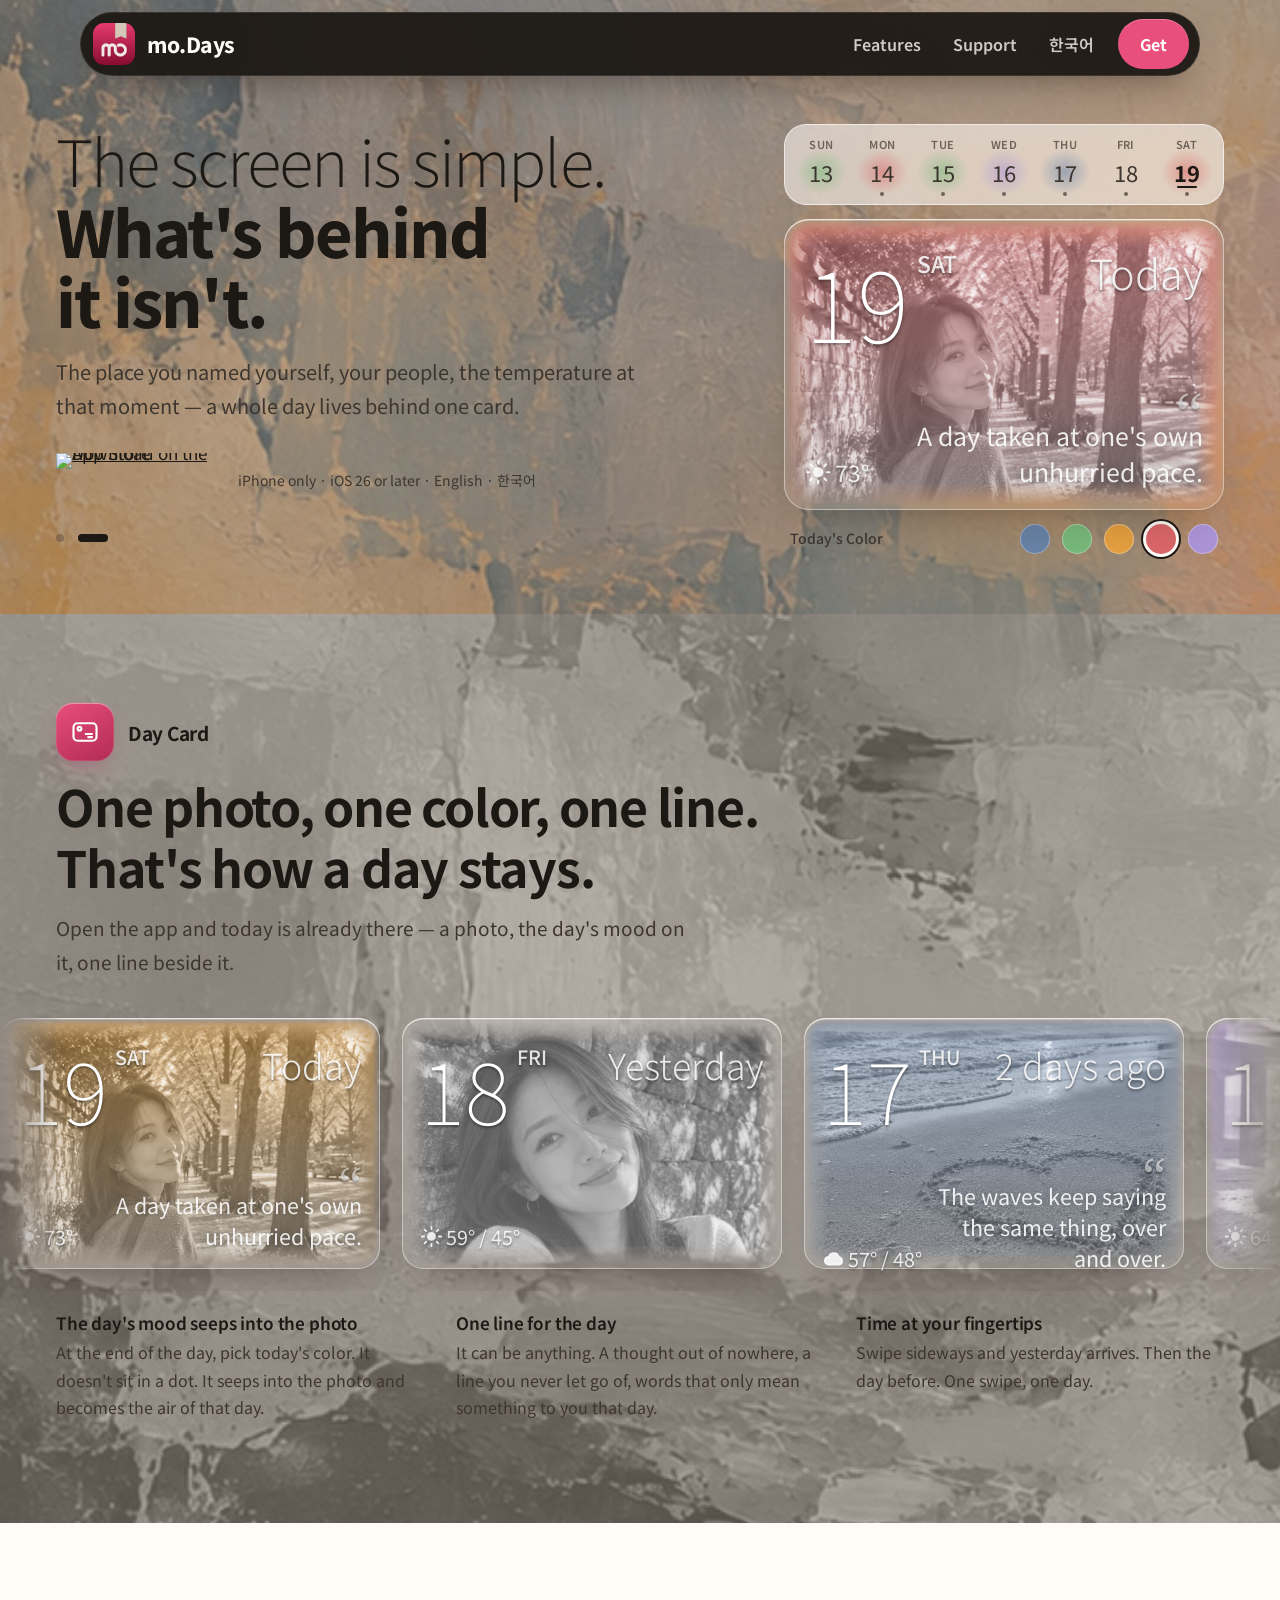
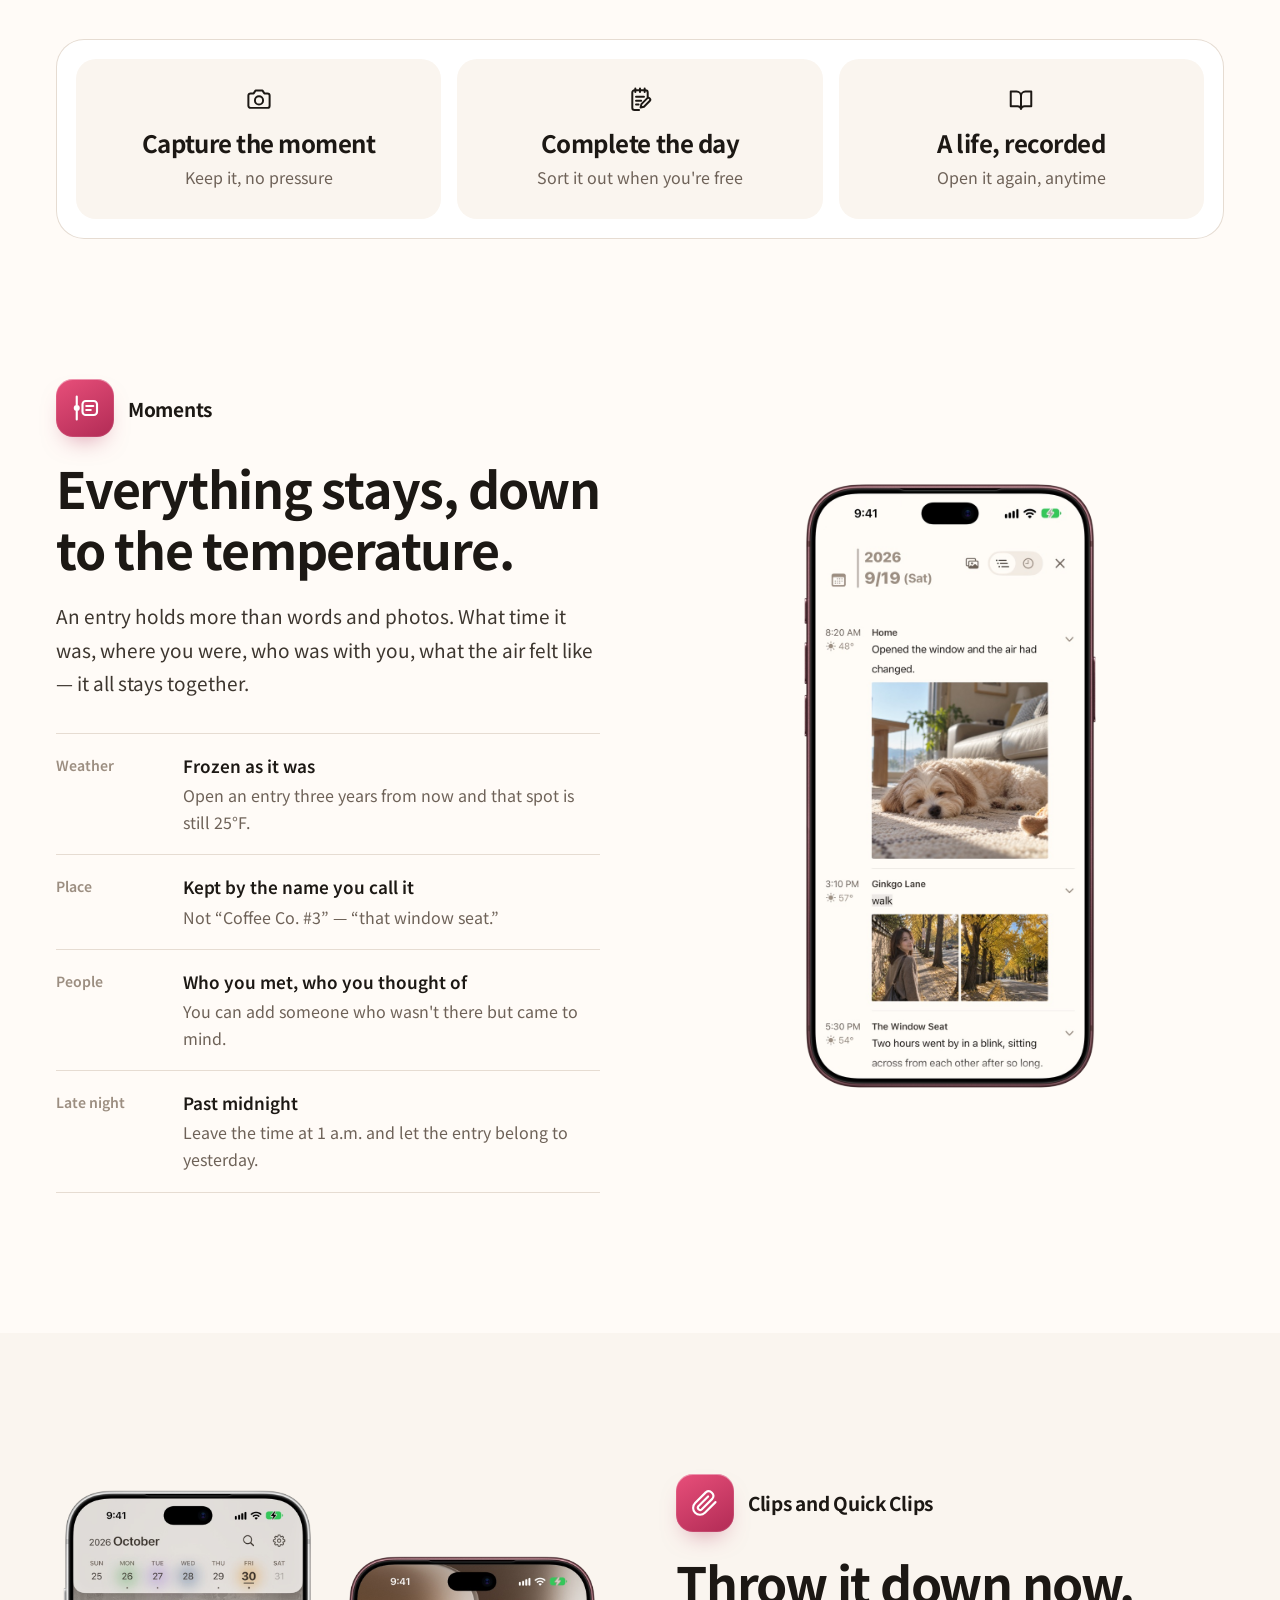
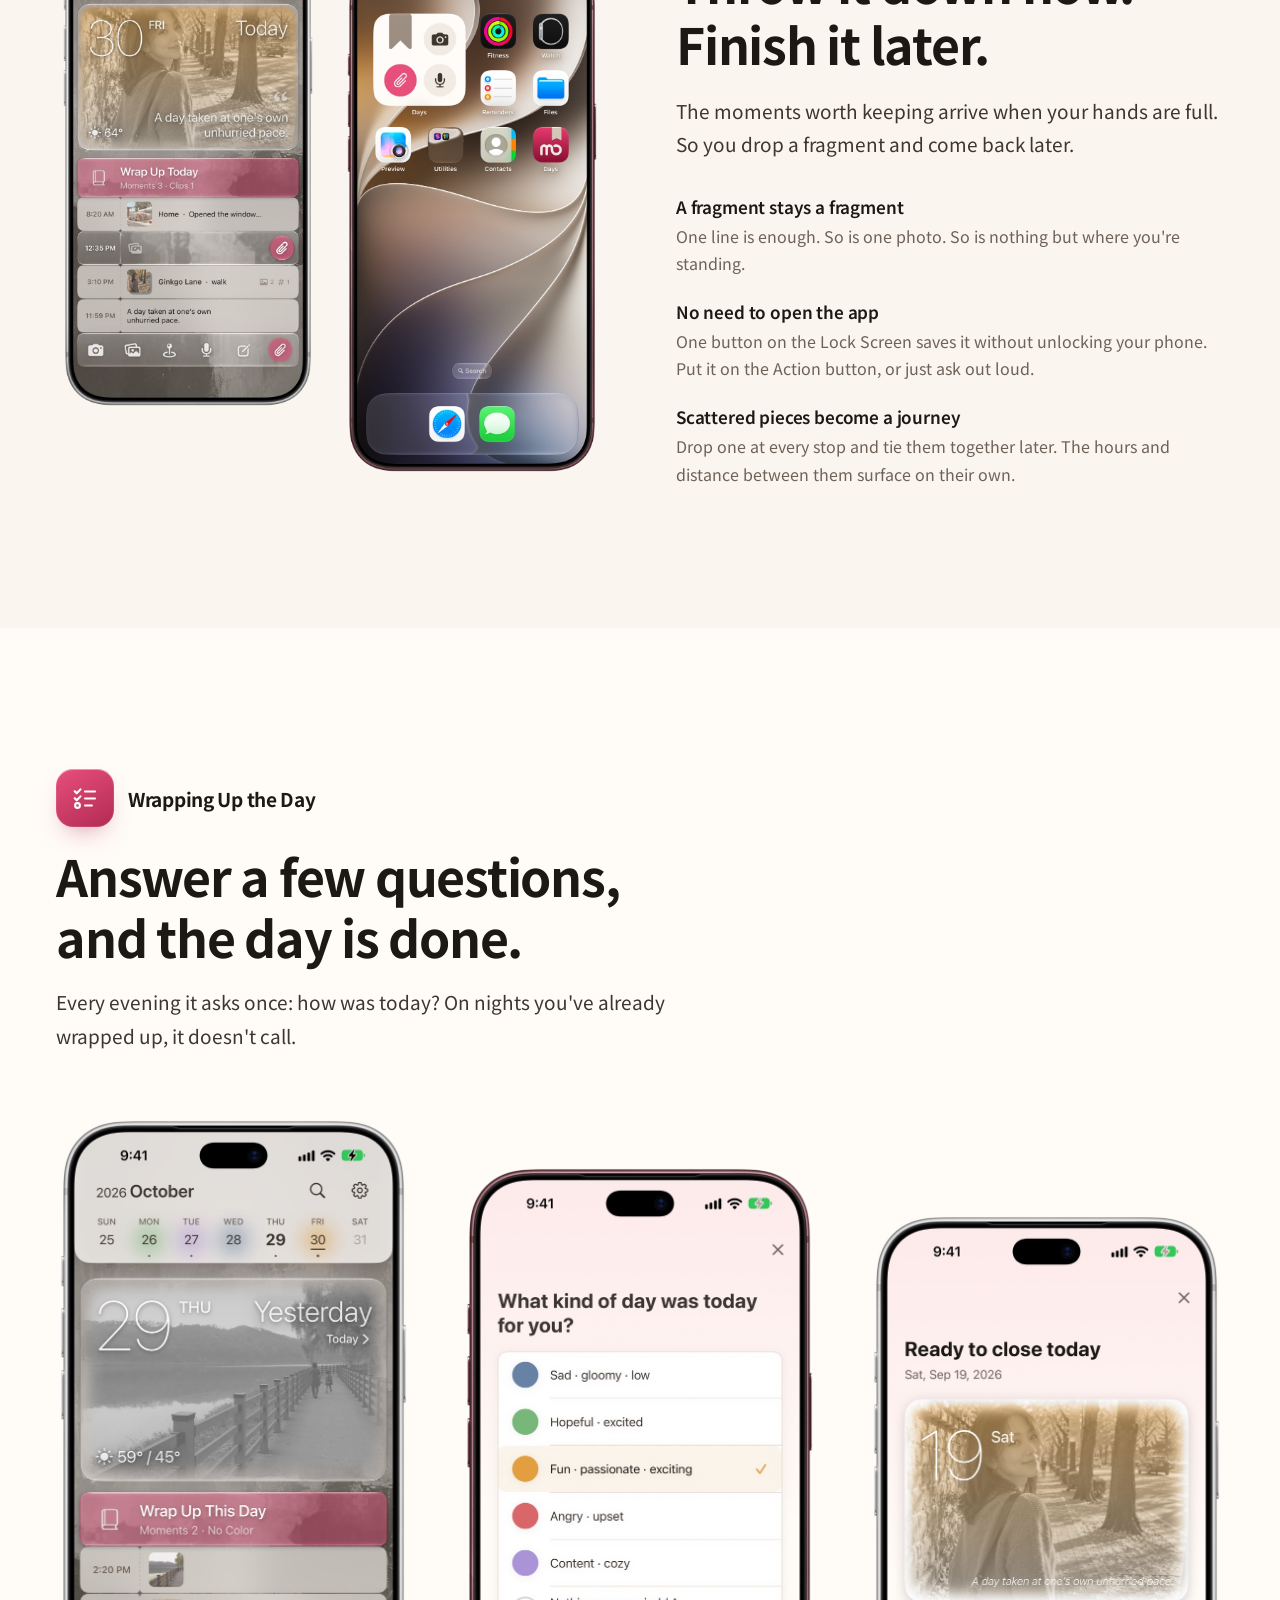
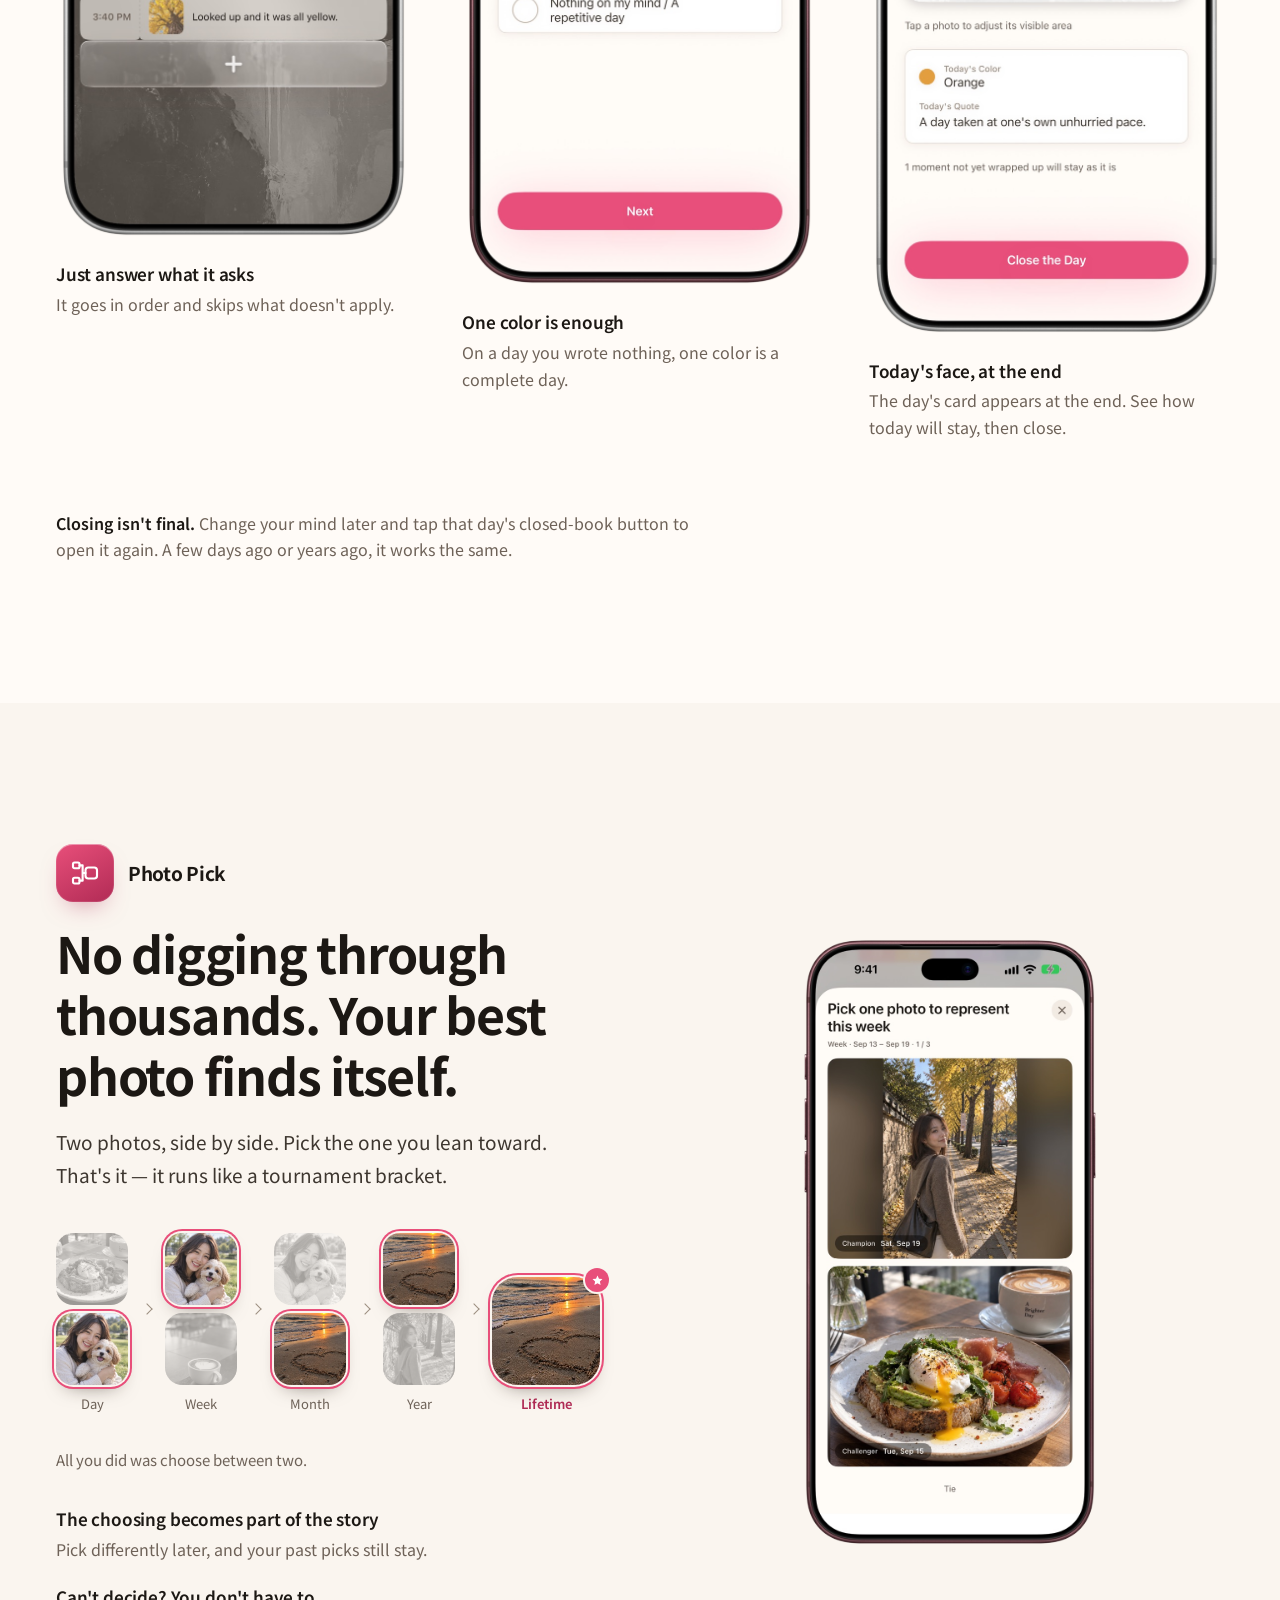
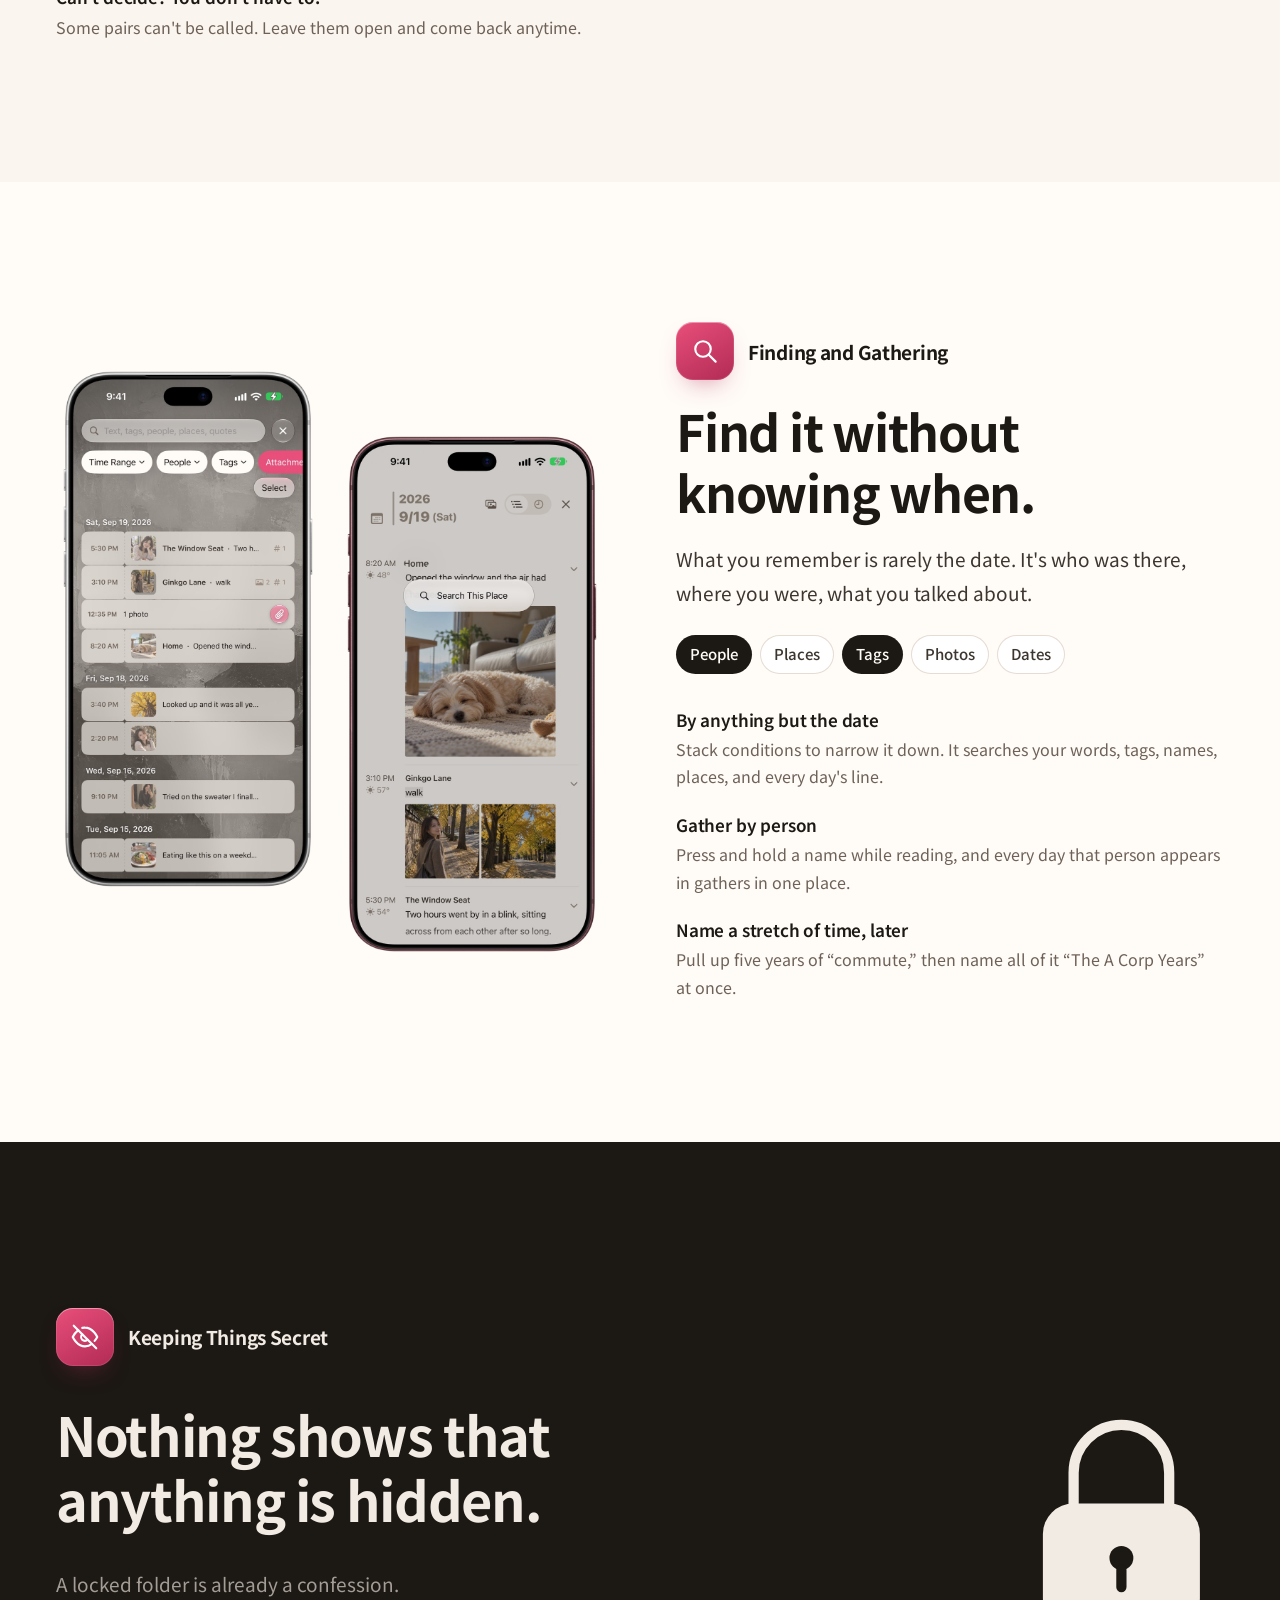
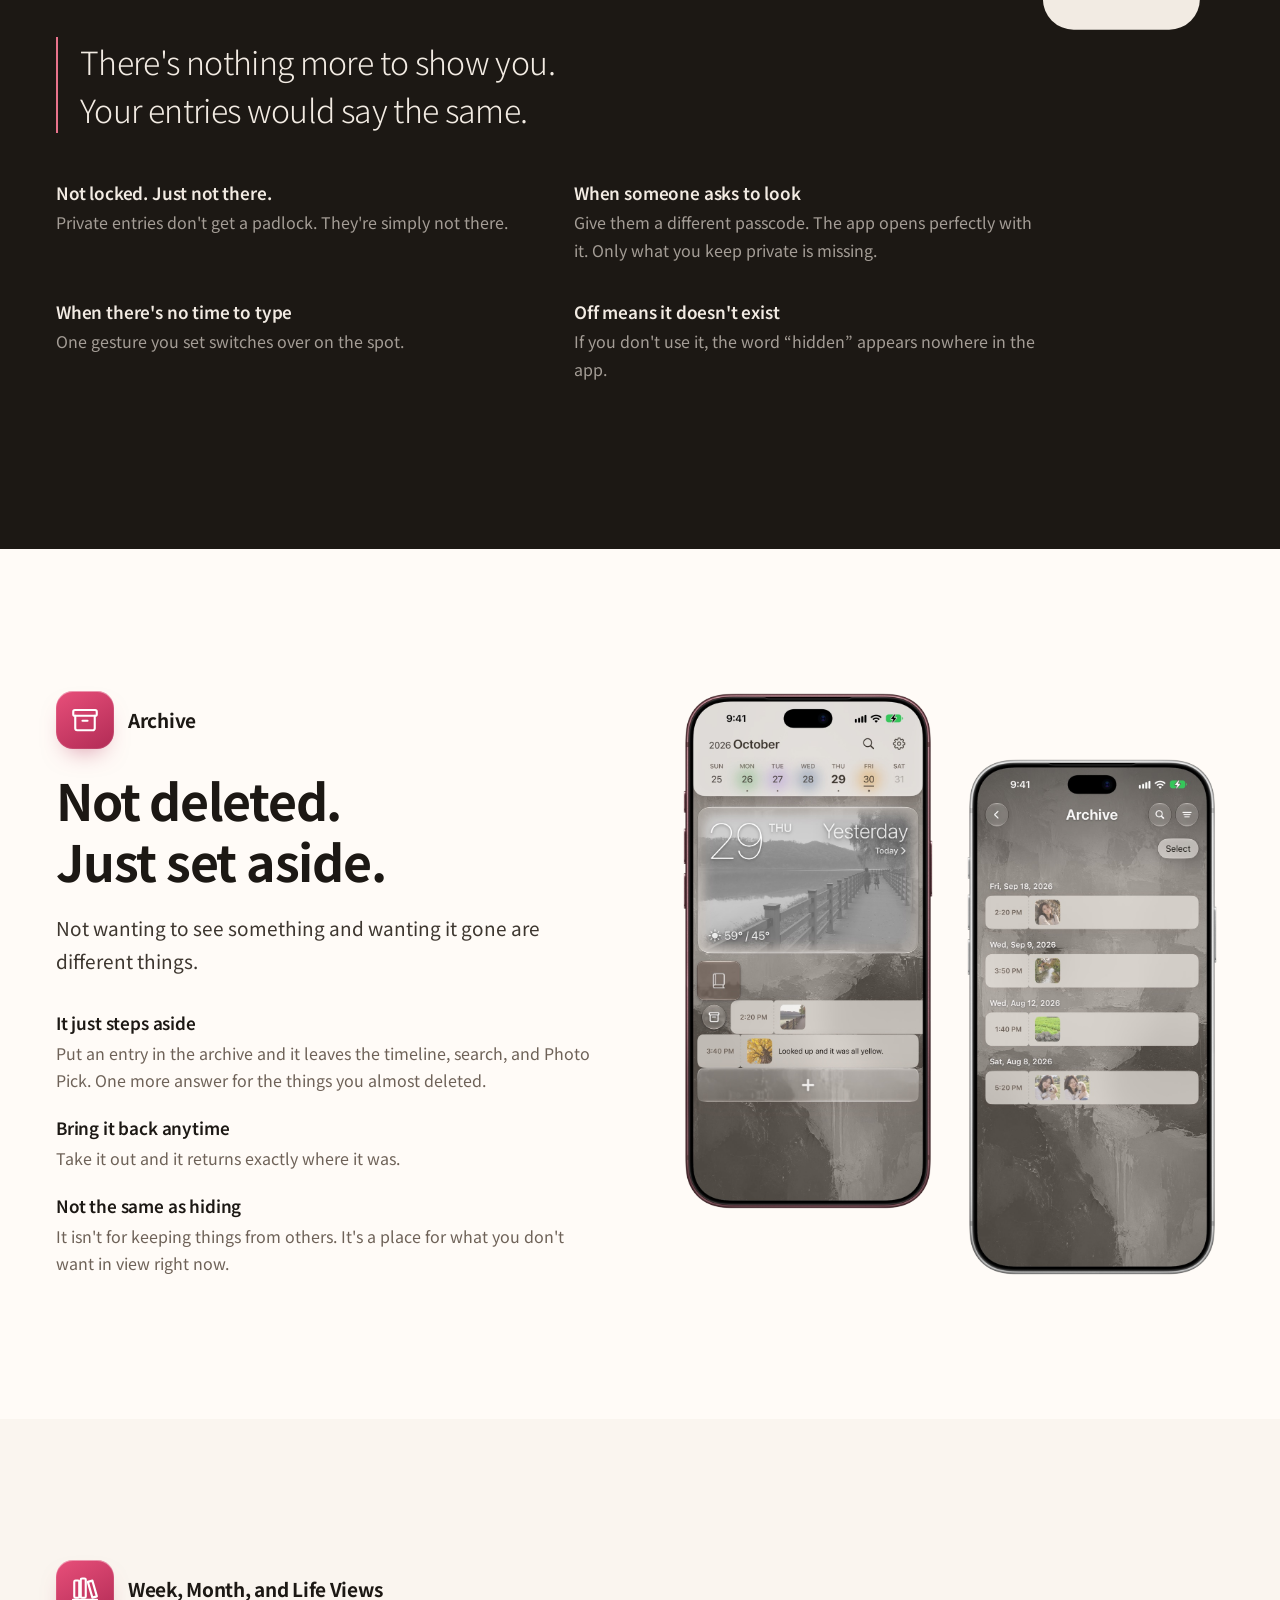
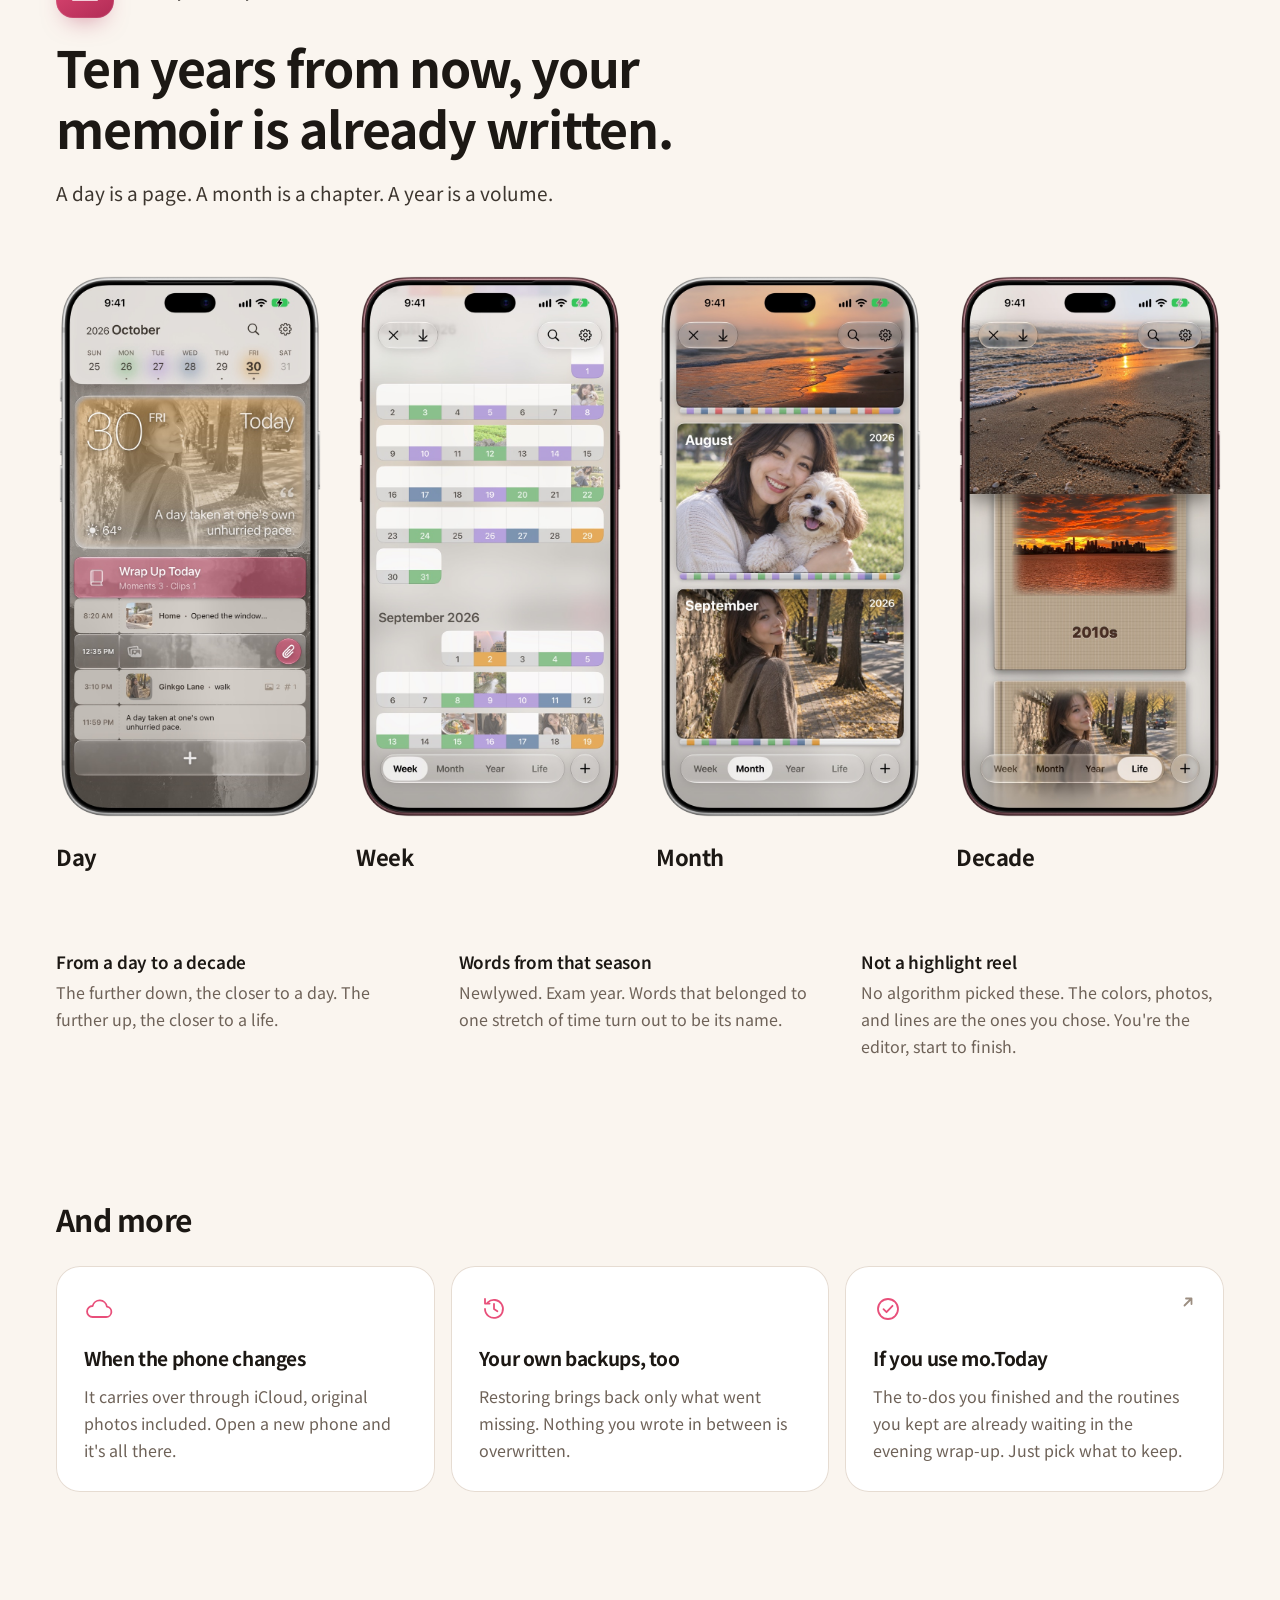
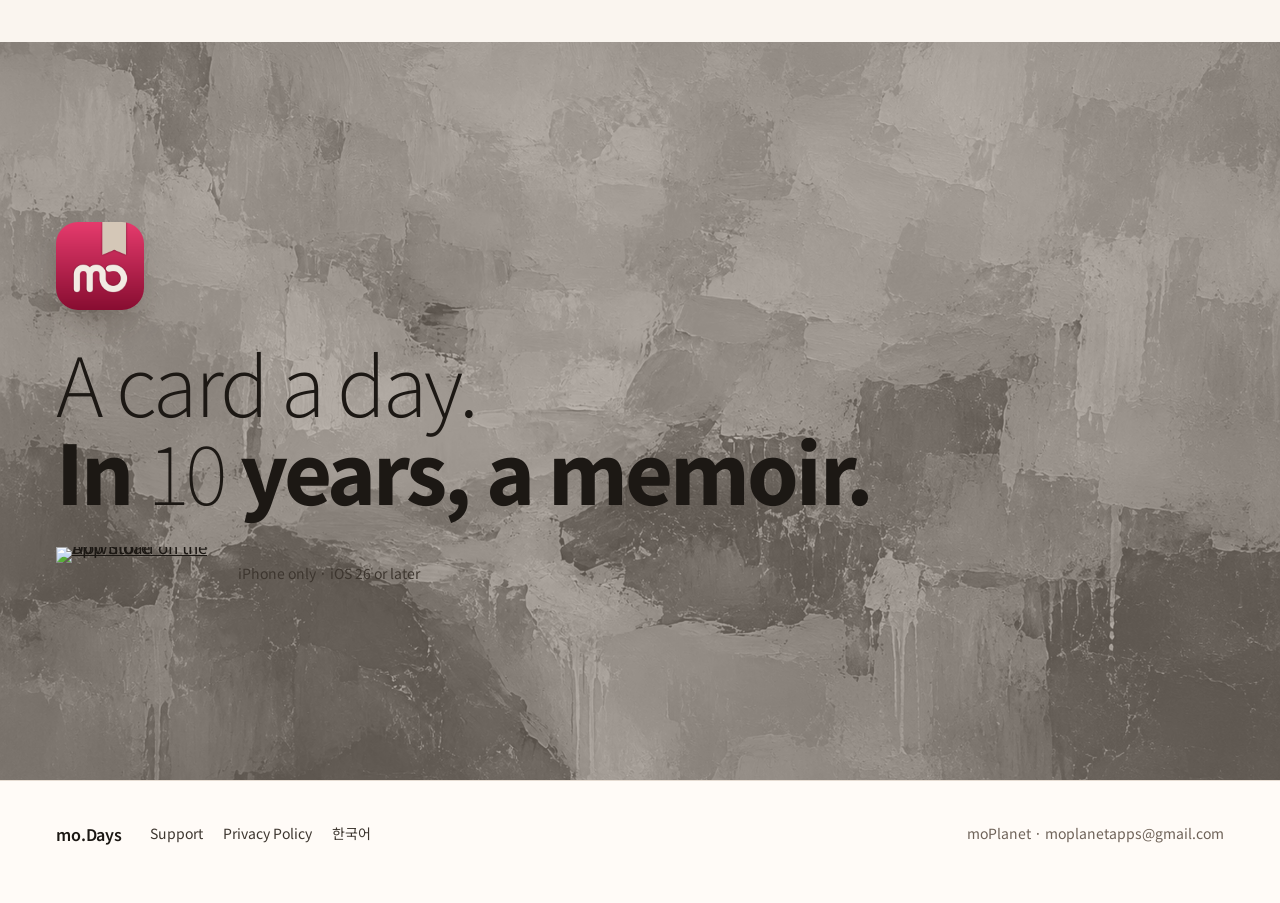
==== commit deb28525: "1.0.3 출시 날 올릴 수정 — 앱 이름 표기 mo.Days(첫 페이지 탭 제목·검색·공유 설명·화면 낭독 제목·그림 설명, 지원·처리방침 네 쪽 본문과 설명, 문서 틀 머리 —" ====
--- a/en/index.html
+++ b/en/index.html
@@ -3,8 +3,8 @@
 <head>
 <meta charset="utf-8">
 <meta name="viewport" content="width=device-width, initial-scale=1">
-<title>moDays — A card a day becomes a memoir</title>
-<meta name="description" content="The place you named yourself, your people, the temperature at that moment — a whole day lives behind one card. moDays, a journal for iPhone.">
+<title>mo.Days — A card a day becomes a memoir</title>
+<meta name="description" content="The place you named yourself, your people, the temperature at that moment — a whole day lives behind one card. mo.Days, a journal for iPhone.">
 <link rel="canonical" href="https://modays.app/en/">
 <link rel="alternate" hreflang="ko" href="https://modays.app/">
 <link rel="alternate" hreflang="en" href="https://modays.app/en/">
@@ -14,9 +14,9 @@
 <meta name="theme-color" content="#FFFBF7" media="(prefers-color-scheme: light)">
 <meta name="theme-color" content="#23211E" media="(prefers-color-scheme: dark)">
 <meta property="og:type" content="website">
-<meta property="og:site_name" content="moDays">
-<meta property="og:title" content="moDays — A card a day becomes a memoir">
-<meta property="og:description" content="The place you named yourself, your people, the temperature at that moment — a whole day lives behind one card. moDays, a journal for iPhone.">
+<meta property="og:site_name" content="mo.Days">
+<meta property="og:title" content="mo.Days — A card a day becomes a memoir">
+<meta property="og:description" content="The place you named yourself, your people, the temperature at that moment — a whole day lives behind one card. mo.Days, a journal for iPhone.">
 <meta property="og:url" content="https://modays.app/en/">
 <meta property="og:image" content="https://modays.app/img/og-en.jpg">
 <meta property="og:image:width" content="1200">
@@ -738,7 +738,7 @@
 
   <section class="flow" aria-labelledby="flow-title">
     <div class="wrap">
-      <h2 class="sr" id="flow-title">How moDays flows</h2>
+      <h2 class="sr" id="flow-title">How mo.Days flows</h2>
       <ol class="flow-box">
         <li><svg viewBox="0 0 24 24" aria-hidden="true"><path d="M4.8 7.2h2.6l1.6-2.4h6l1.6 2.4h2.6a1.9 1.9 0 0 1 1.9 1.9v8.6a1.9 1.9 0 0 1-1.9 1.9H4.8a1.9 1.9 0 0 1-1.9-1.9V9.1a1.9 1.9 0 0 1 1.9-1.9Z"/><circle cx="12" cy="13.2" r="3.5"/></svg><h3>Capture the moment</h3><p>Keep it, no pressure</p></li>
         <li><svg viewBox="0 0 24 24" aria-hidden="true"><path d="M8 3v3M12 3v3M16 3v3"/><path d="M18.6 10.4V6.4a1.9 1.9 0 0 0-1.9-1.9H7.3a1.9 1.9 0 0 0-1.9 1.9v13.2a1.9 1.9 0 0 0 1.9 1.9h3.9"/><path d="M8.6 10h6.8M8.6 13.4h4.4M8.6 16.8h2.2"/><path d="M20.3 13.7a1.55 1.55 0 0 0-2.2-2.2l-4.9 4.9-.7 2.9 2.9-.7Z"/></svg><h3>Complete the day</h3><p>Sort it out when you're free</p></li>
@@ -780,7 +780,7 @@
       </div>
       <div class="media duo">
         <figure class="phone"><img src="/img/en/m-plus.jpg" alt="The six ways to start that open from the + card" width="720" height="1469"></figure>
-        <figure class="phone b"><img src="/img/en/m-widget.jpg" alt="The moDays widget on the Home Screen" width="720" height="1469"></figure>
+        <figure class="phone b"><img src="/img/en/m-widget.jpg" alt="The mo.Days widget on the Home Screen" width="720" height="1469"></figure>
       </div>
     </div>
   </section>
@@ -800,7 +800,7 @@
         <li><figure class="phone"><img src="/img/en/m-last.jpg" alt="The last step — a preview of the day's card" width="720" height="1469"></figure>
           <div class="point"><h3>Today's face, at the end</h3><p>The day's card appears at the end. See how today will stay, then close.</p></div></li>
       </ol>
-      <p class="note"><b>Closing isn't final.</b> Change your mind later and tap that date to go back in. A few days ago or years ago, it works the same.</p>
+      <p class="note"><b>Closing isn't final.</b> Change your mind later and tap that day's closed-book button to open it again. A few days ago or years ago, it works the same.</p>
     </div>
   </section>
 
@@ -930,7 +930,7 @@
 
   <section class="backdrop closing" aria-labelledby="closing-title">
     <div class="wrap">
-      <img class="icon" src="/img/icon.png" alt="moDays app icon" width="88" height="88">
+      <img class="icon" src="/img/icon.png" alt="mo.Days app icon" width="88" height="88">
       <h2 id="closing-title"><span class="soft">A card a day.</span>In <span class="ten">10</span> years, a memoir.</h2>
       <div class="get" style="margin-top: 4px">
         <a class="store-badge" href="https://apps.apple.com/app/id6817686720"><img src="https://toolbox.marketingtools.apple.com/api/v2/badges/download-on-the-app-store/black/en-us" alt="Download on the App Store" width="162" height="54" loading="eager"></a>
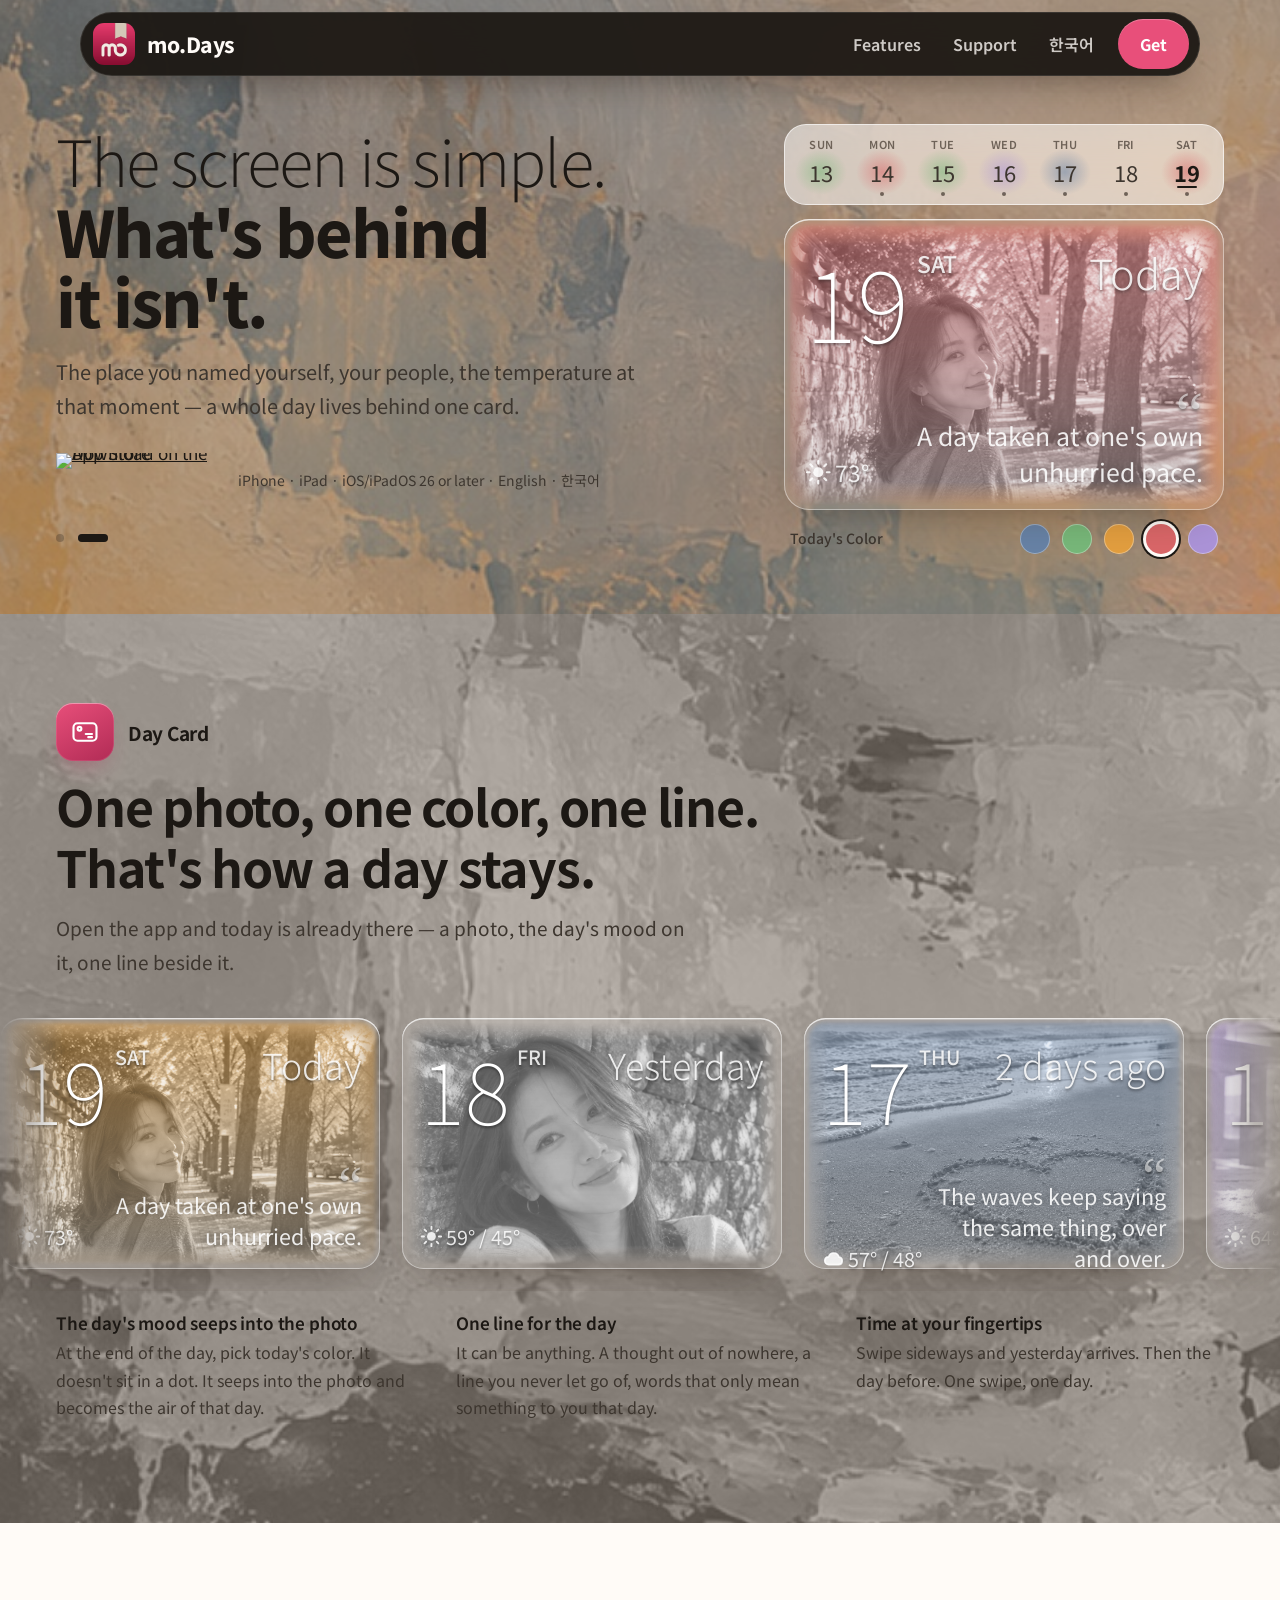
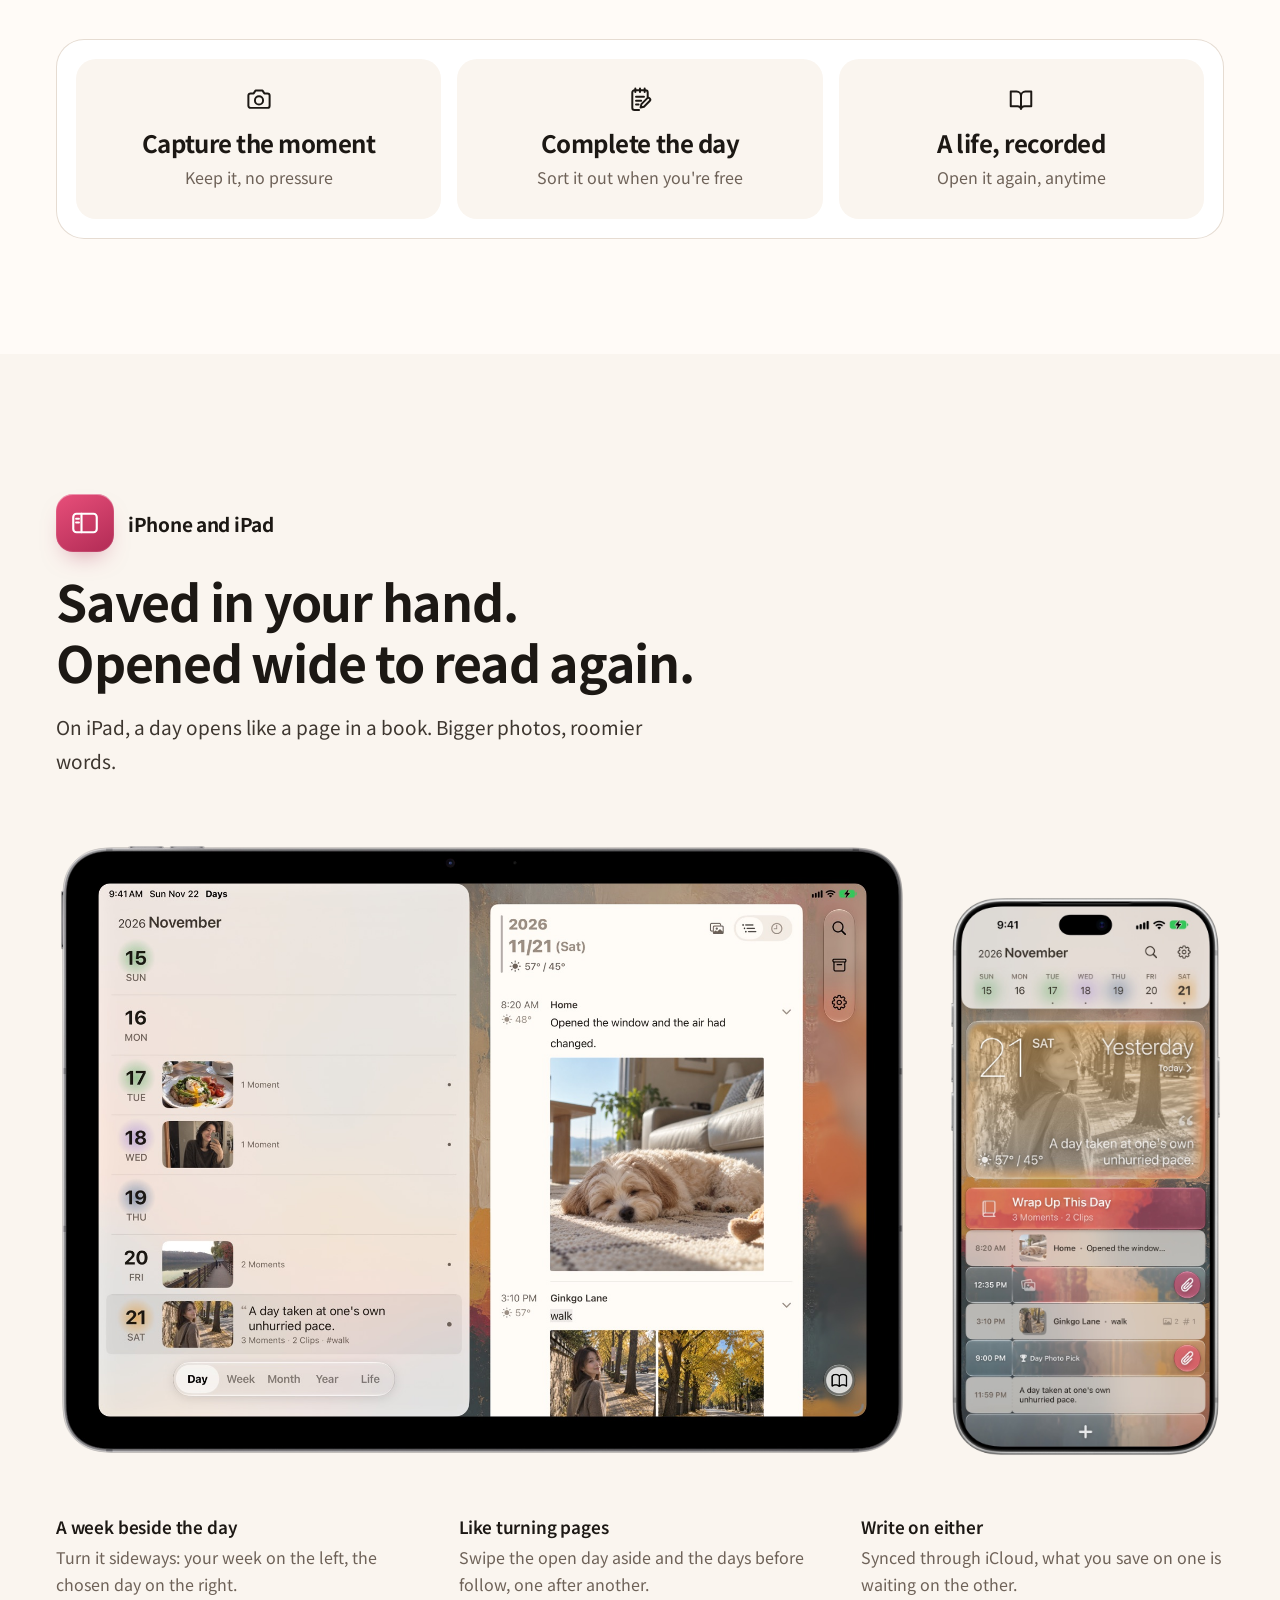
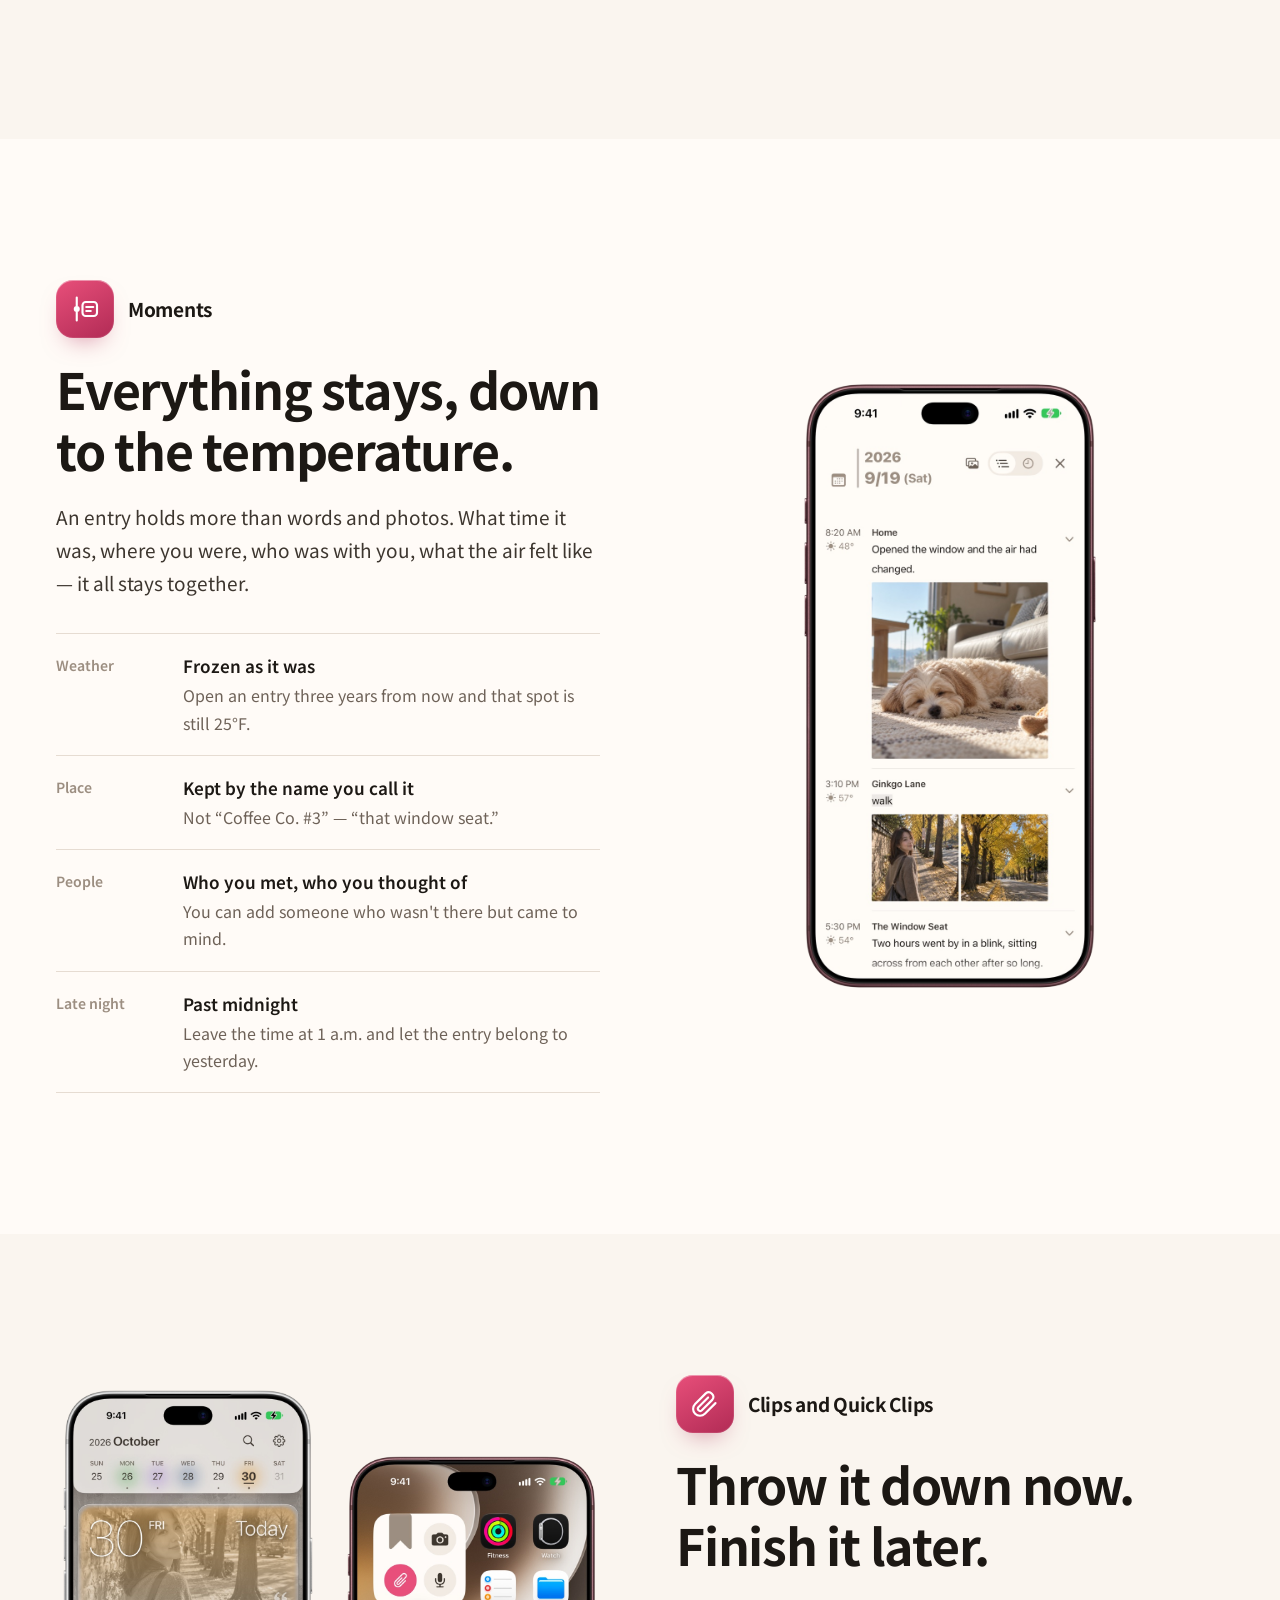
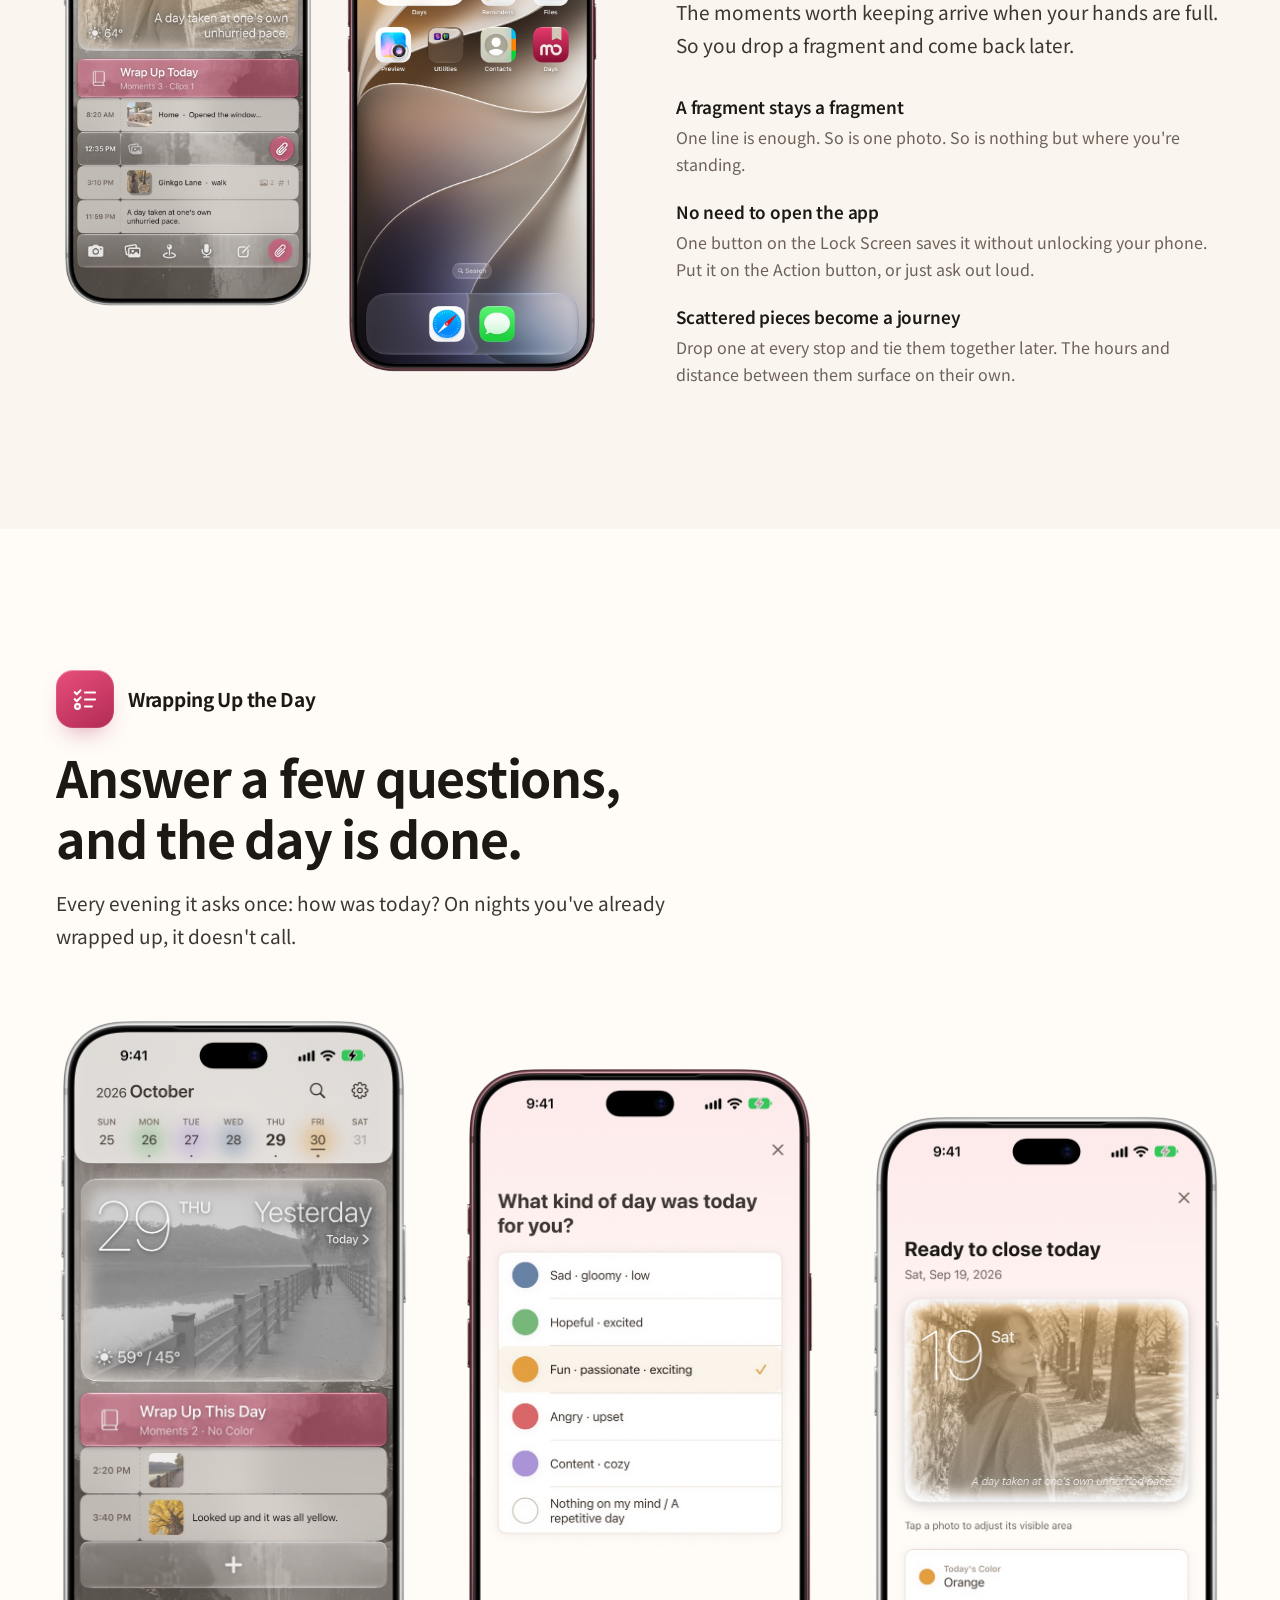
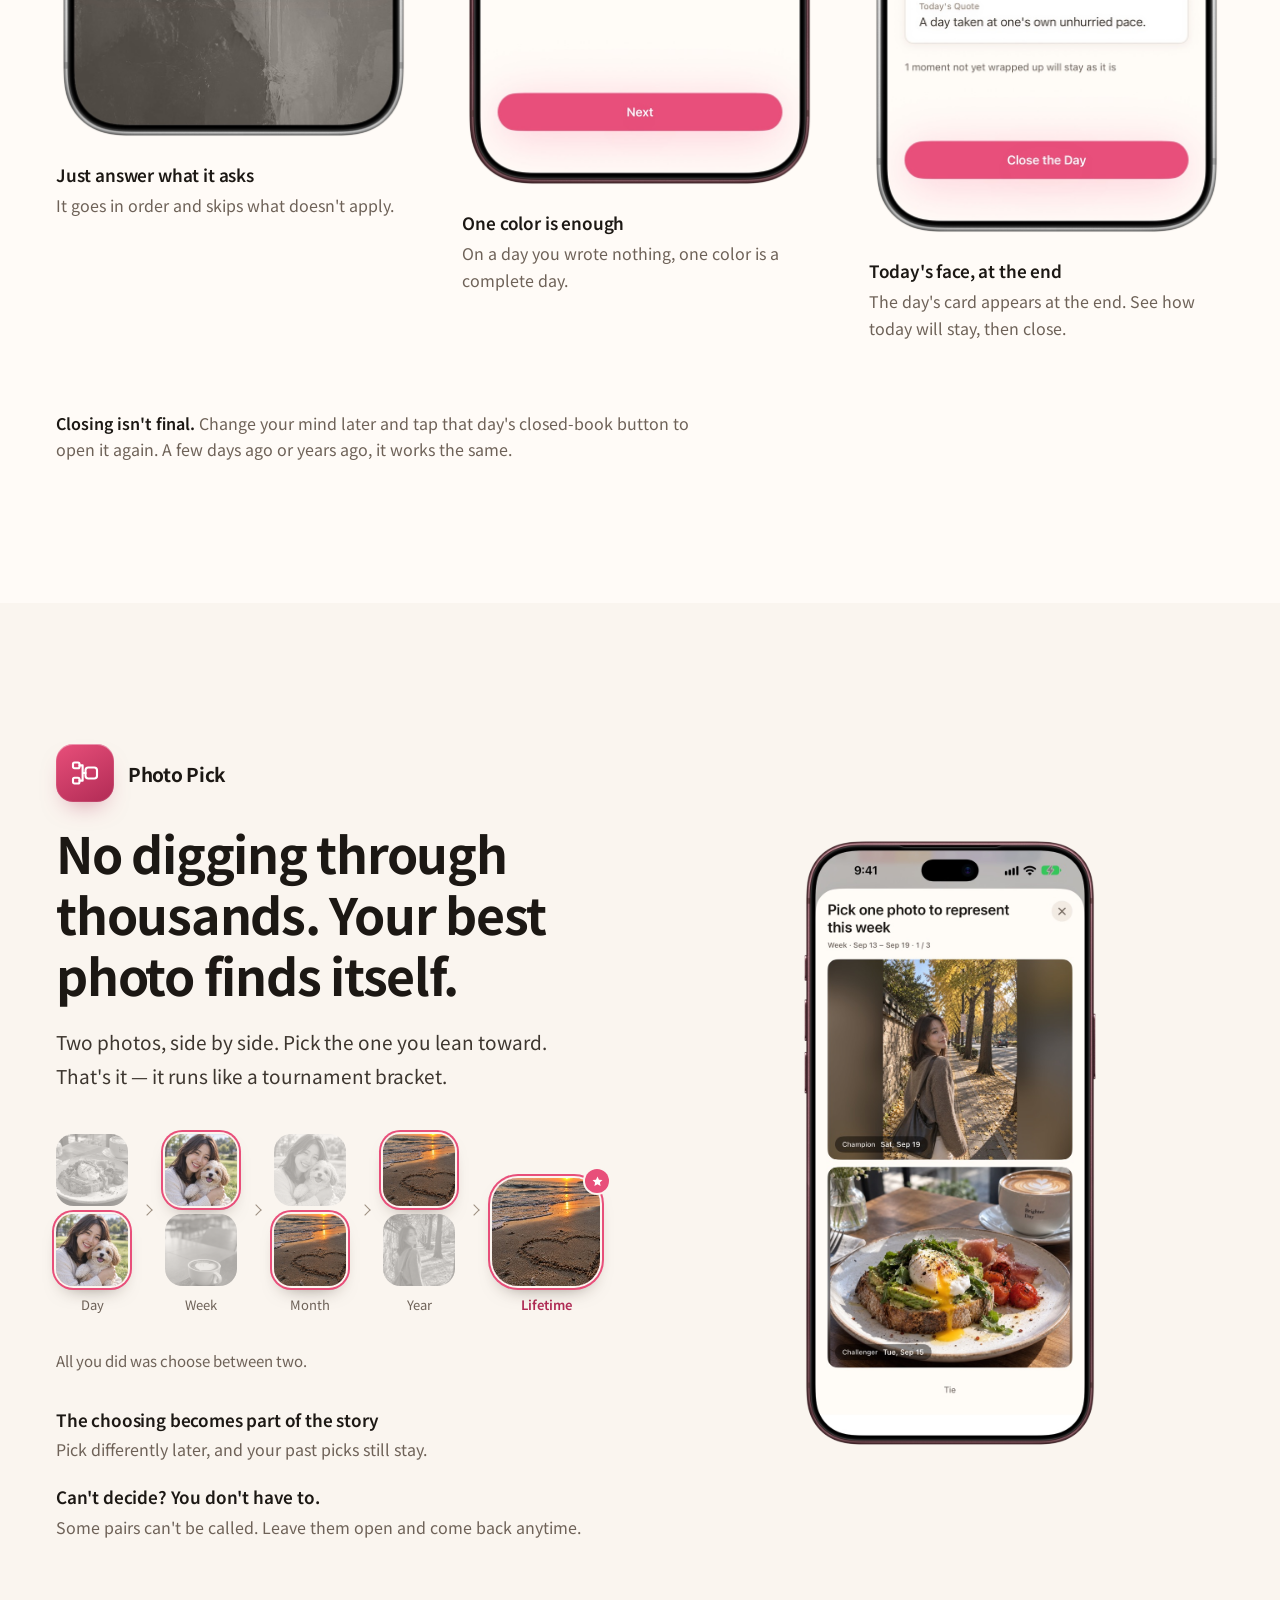
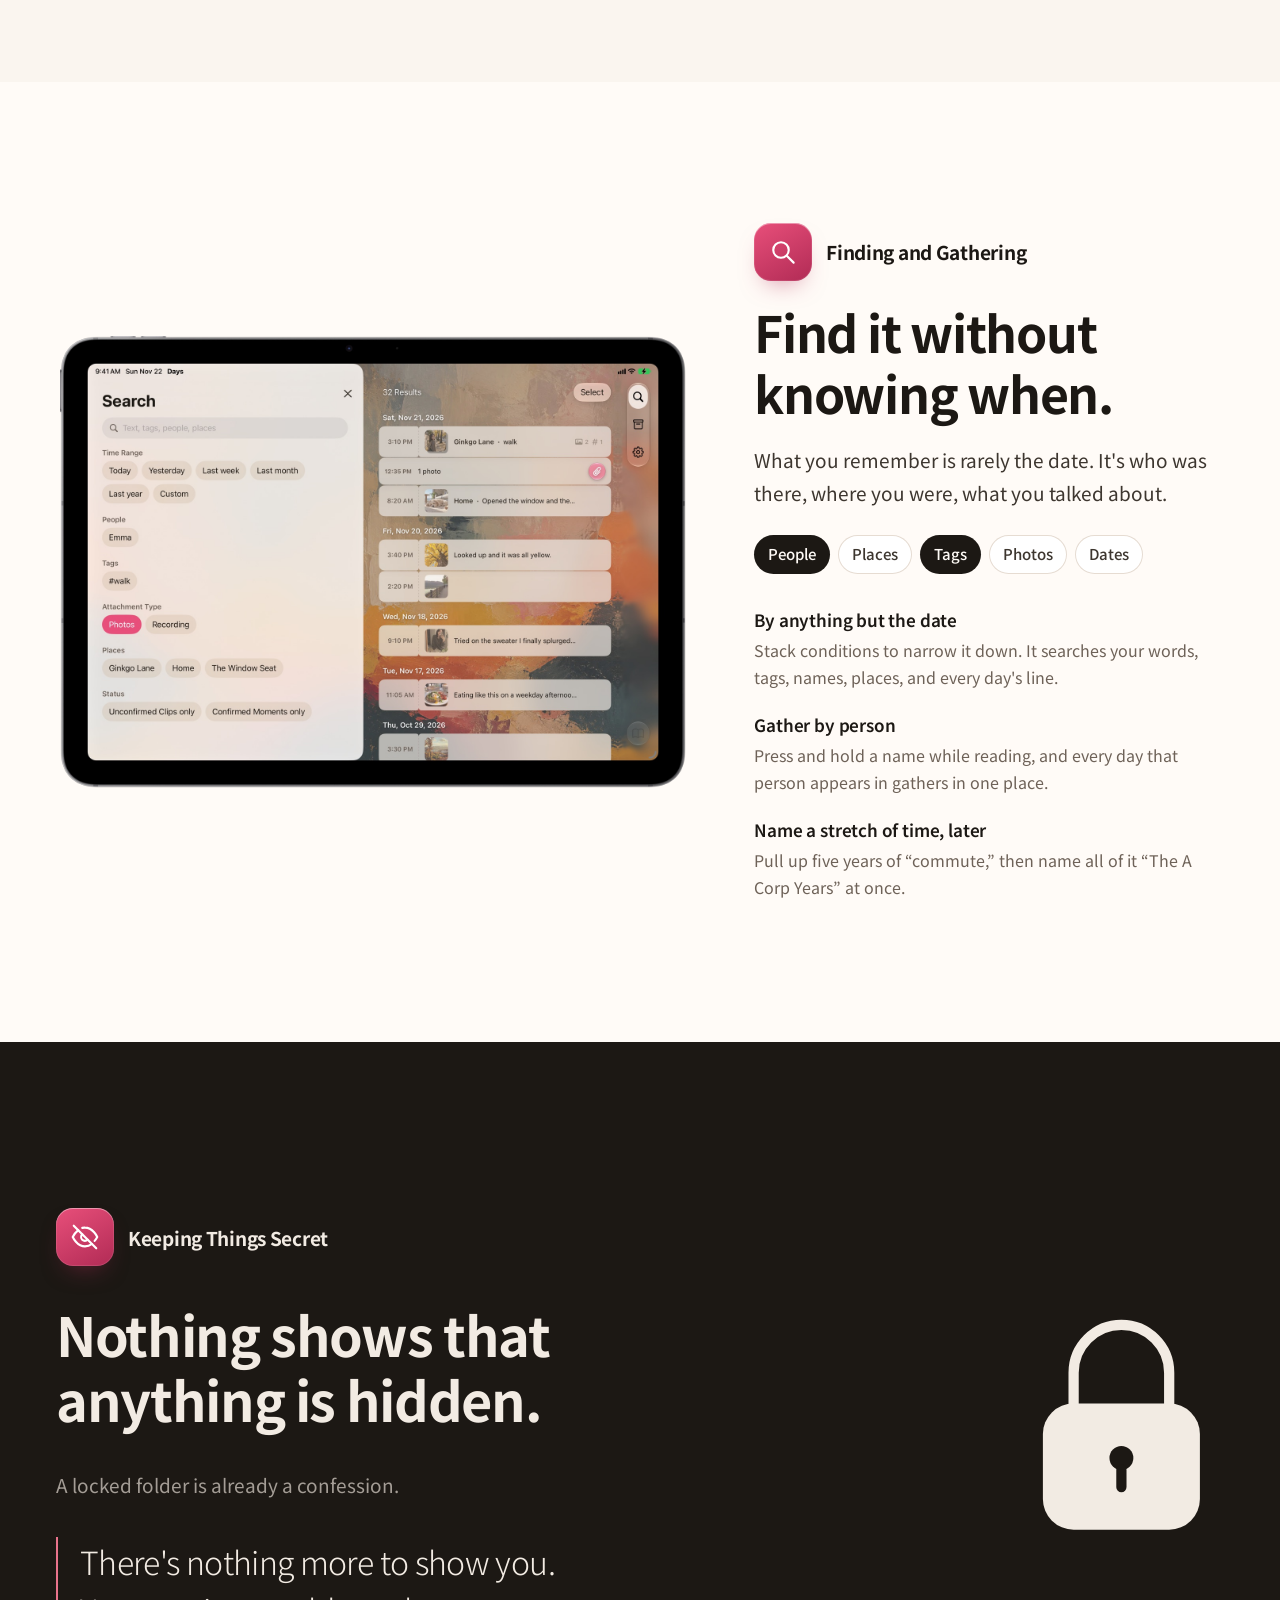
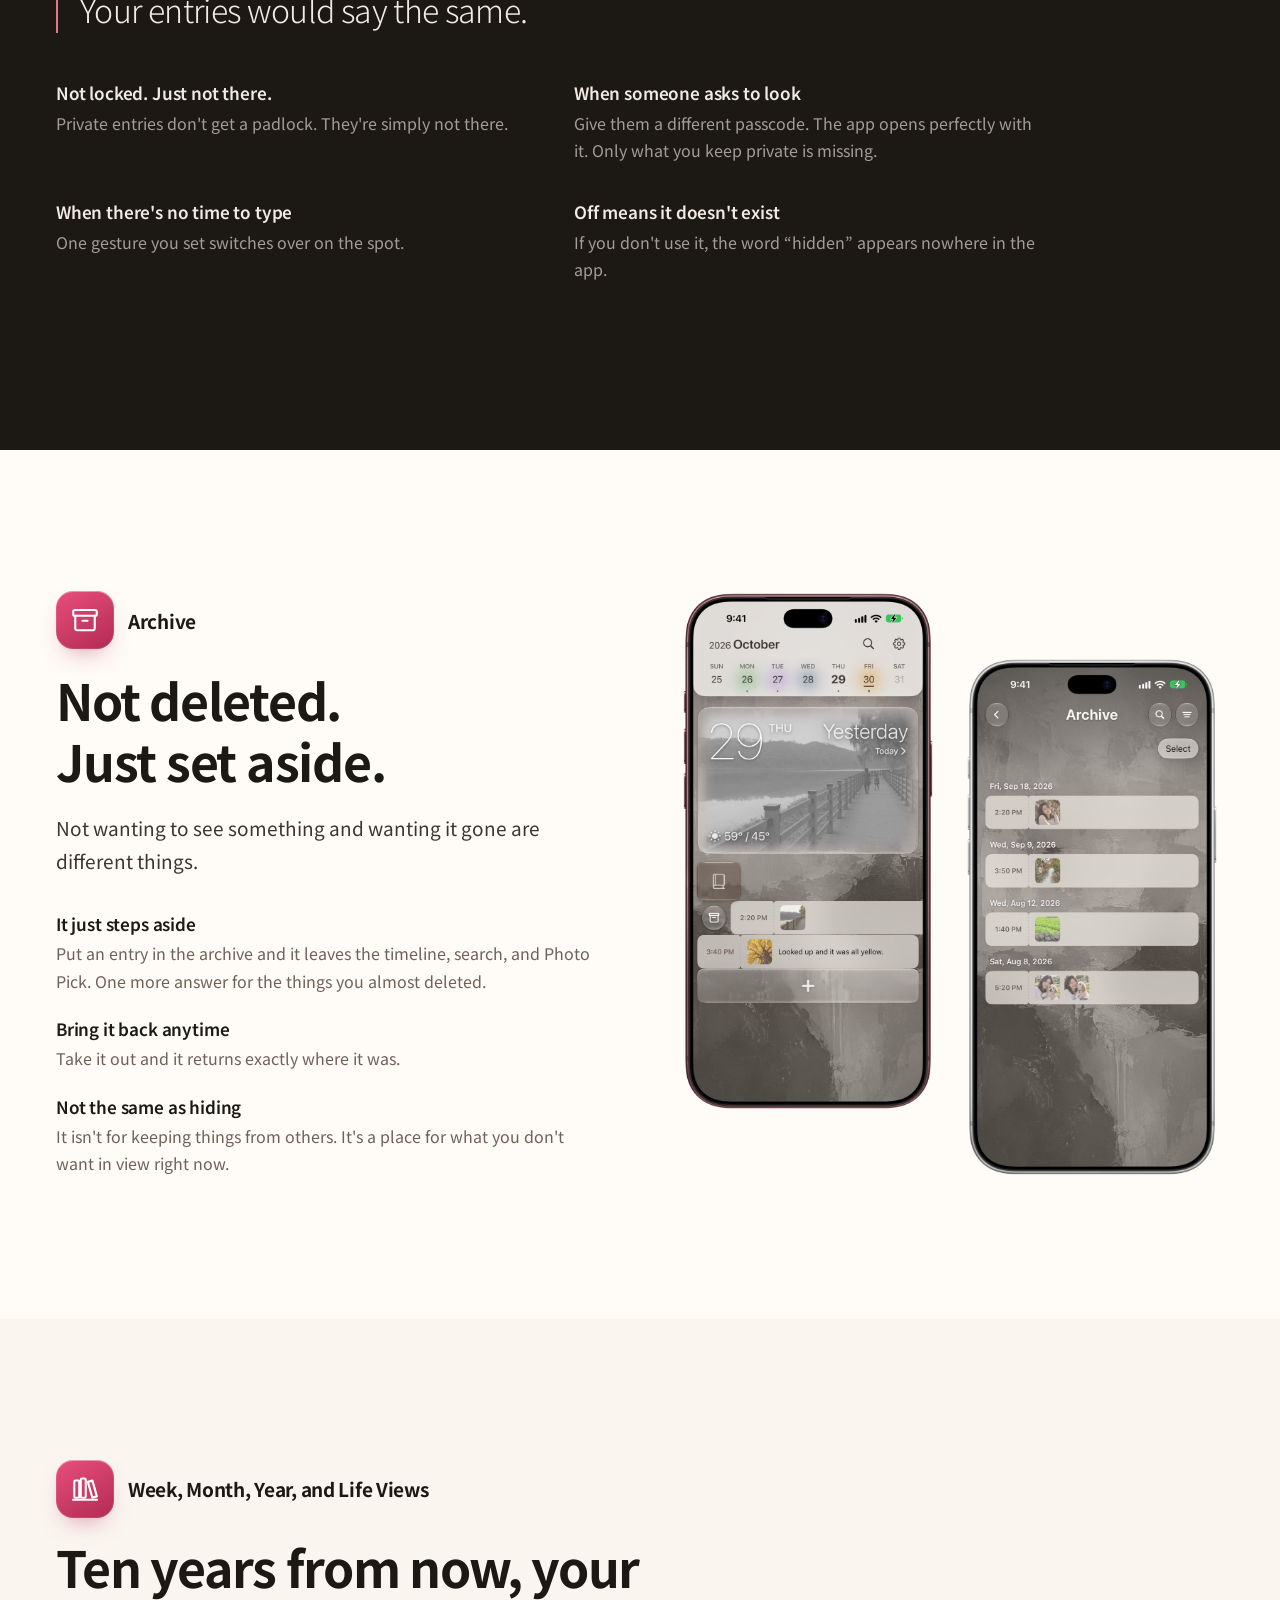
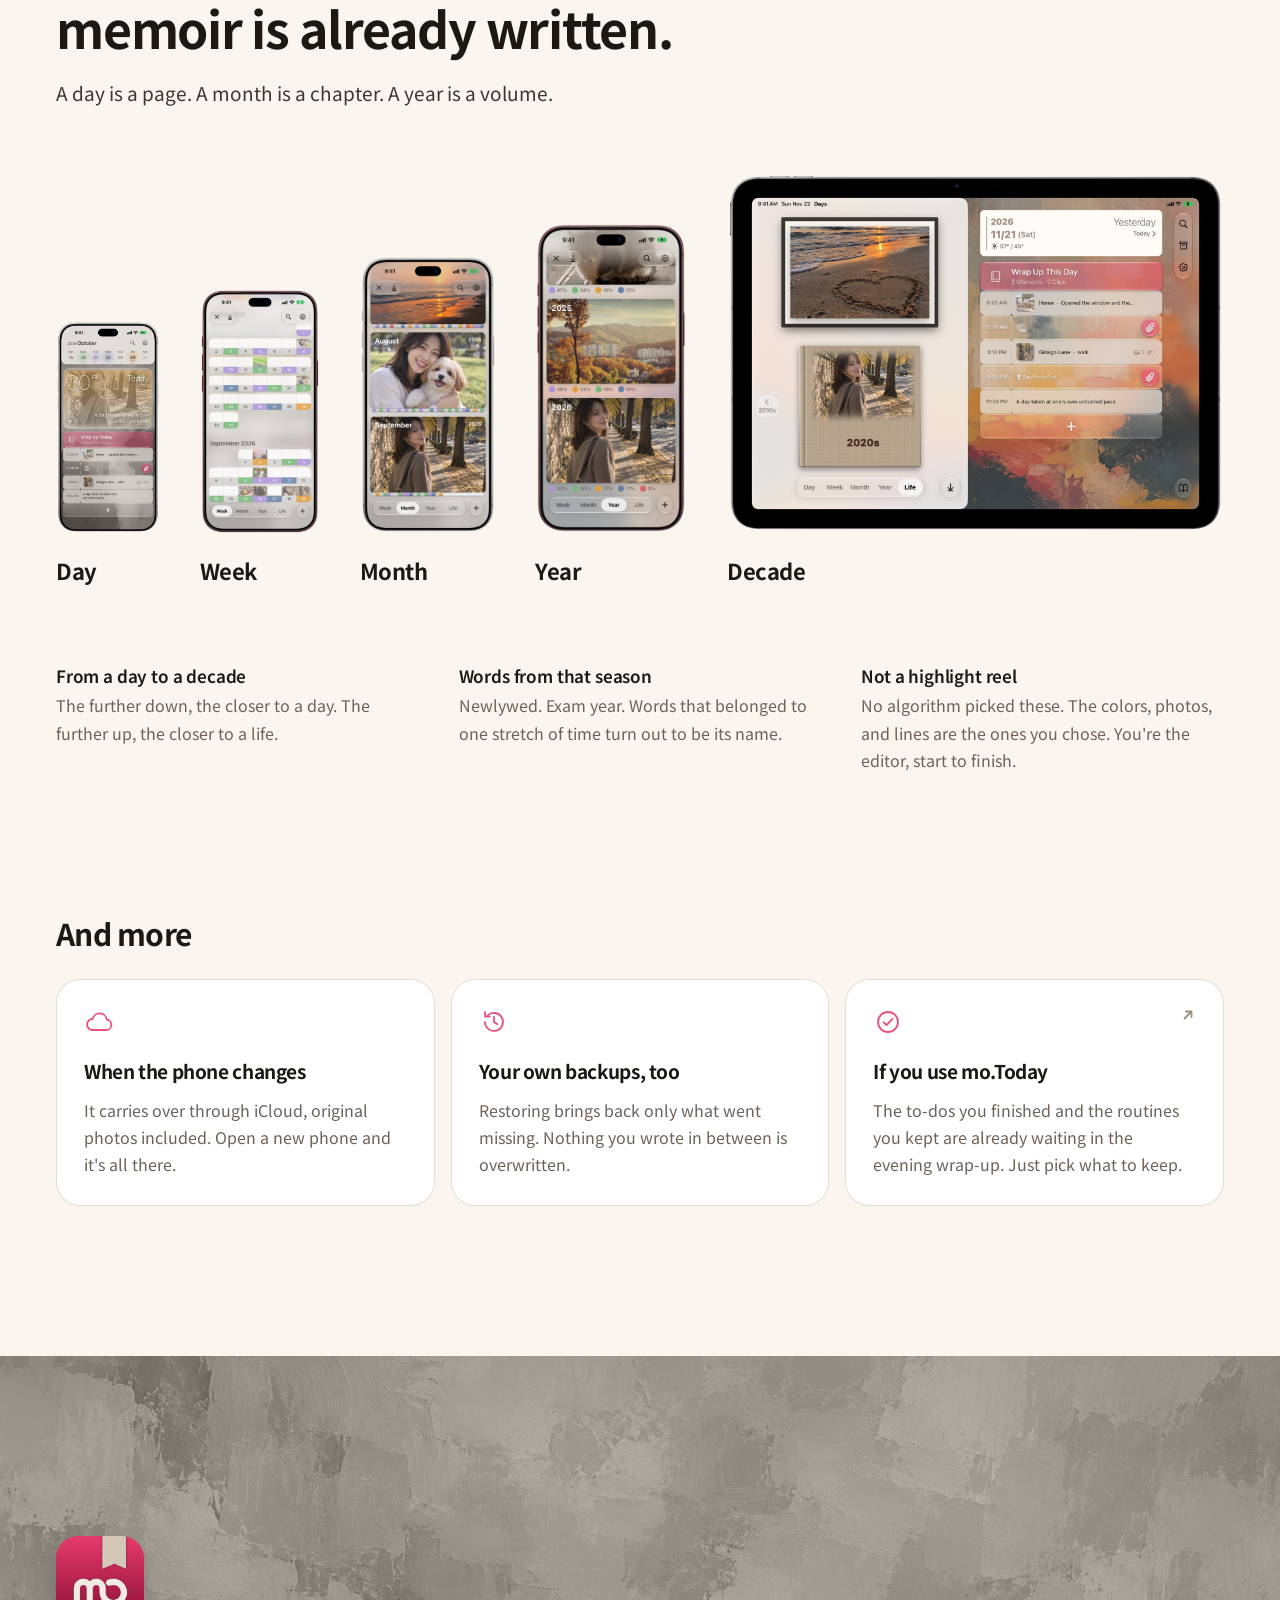
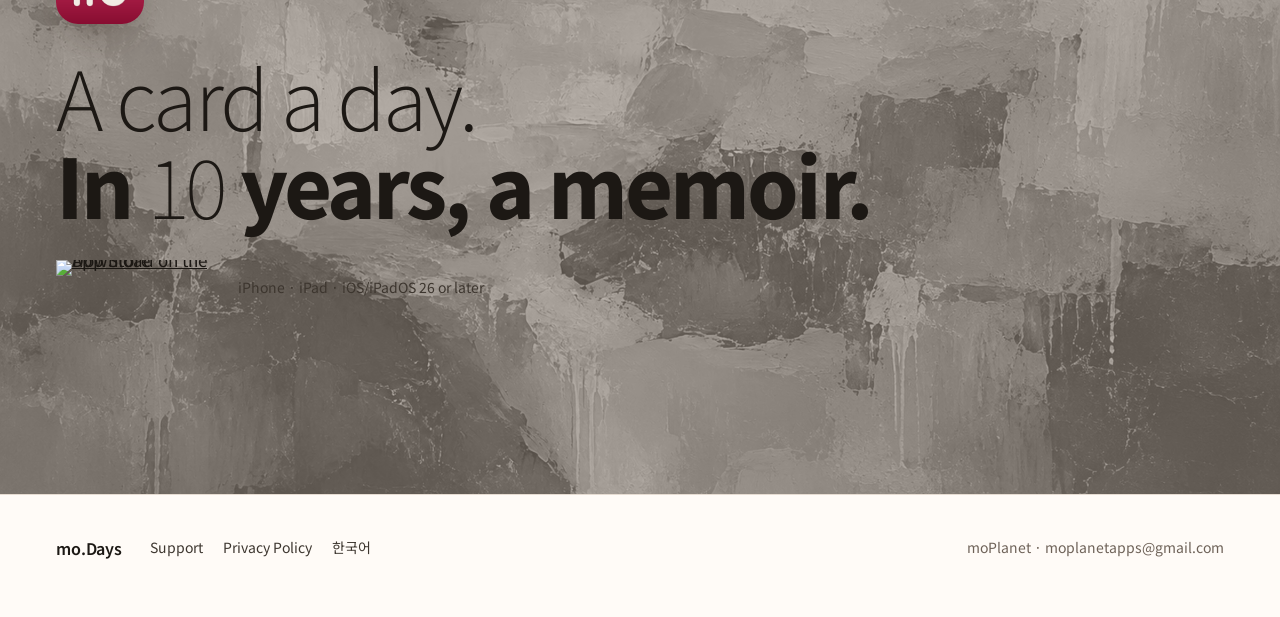
==== commit 08a73445: "1.1 첫 페이지에 iPad를 섞음 — 손안에서 남긴 하루를 넓게 펼쳐 다시 본다(한·영, 1.1 출시 날 합쳐 올림 — 그때까지 이 가지에만). ① 새 절 «iPhone과 iPa" ====
--- a/en/index.html
+++ b/en/index.html
@@ -4,7 +4,7 @@
 <meta charset="utf-8">
 <meta name="viewport" content="width=device-width, initial-scale=1">
 <title>mo.Days — A card a day becomes a memoir</title>
-<meta name="description" content="The place you named yourself, your people, the temperature at that moment — a whole day lives behind one card. mo.Days, a journal for iPhone.">
+<meta name="description" content="The place you named yourself, your people, the temperature at that moment — a whole day lives behind one card. mo.Days, a journal for iPhone and iPad.">
 <link rel="canonical" href="https://modays.app/en/">
 <link rel="alternate" hreflang="ko" href="https://modays.app/">
 <link rel="alternate" hreflang="en" href="https://modays.app/en/">
@@ -16,7 +16,7 @@
 <meta property="og:type" content="website">
 <meta property="og:site_name" content="mo.Days">
 <meta property="og:title" content="mo.Days — A card a day becomes a memoir">
-<meta property="og:description" content="The place you named yourself, your people, the temperature at that moment — a whole day lives behind one card. mo.Days, a journal for iPhone.">
+<meta property="og:description" content="The place you named yourself, your people, the temperature at that moment — a whole day lives behind one card. mo.Days, a journal for iPhone and iPad.">
 <meta property="og:url" content="https://modays.app/en/">
 <meta property="og:image" content="https://modays.app/img/og-en.jpg">
 <meta property="og:image:width" content="1200">
@@ -28,7 +28,7 @@
 <link rel="preconnect" href="https://fonts.gstatic.com" crossorigin>
 <link rel="stylesheet" href="https://fonts.googleapis.com/css2?family=Noto+Sans+KR:wght@100;300;400;500;600;700;800&display=swap">
 <style>
-/* Layout: 앱을 여는 첫 화면(회색 수채 바탕 위 유리 하루 카드)에서 시작해, 크림 지면 위로 기능을 하나씩 — 화면은 폰 틀로, 글은 앱의 서체 위계로.
+/* Layout: 앱을 여는 첫 화면(회색 수채 바탕 위 유리 하루 카드)에서 시작해, 크림 지면 위로 기능을 하나씩 — 화면은 애플 기기 틀로, 글은 앱의 서체 위계로.
    색 값은 앱 토큰(DaysColor) 그대로: 크림 bgApp · 웜 그레이 9단 · 브랜드 로즈 · Color of the Day 다섯. */
 :root {
   --bg: #FFFBF7;          /* bgApp · neutral0 */
@@ -378,7 +378,7 @@
 .days .point p { color: var(--fg2); }
 
 /* ── 쓰는 흐름 — 기능을 하나씩 펴기 전에, 앱과 지내는 결을 먼저(남기고 · 정리하고 · 펼쳐보고) */
-.flow { padding-block: clamp(72px, 9vw, 120px) 0; }
+.flow { padding-block: clamp(72px, 9vw, 120px); }  /* 아래로 iPhone과 iPad 띠(alt)가 이어 선다 */
 .flow-box { display: grid; gap: 12px; padding: 12px; border-radius: 28px; background: var(--surface); box-shadow: inset 0 0 0 1px var(--line); }
 @media (min-width: 760px) { .flow-box { grid-template-columns: repeat(3, minmax(0, 1fr)); gap: 16px; padding: 20px; } }
 .flow-box li { display: grid; justify-items: center; gap: 6px; padding: 26px 20px 28px; border-radius: 20px; background: var(--bg-alt); text-align: center; }
@@ -429,6 +429,28 @@
 .duo { display: flex; justify-content: center; align-items: flex-start; gap: clamp(14px, 2.4vw, 28px); }
 .duo .phone { --w: clamp(150px, 20vw, 260px); }
 .duo .phone + .phone { margin-top: 12%; }
+
+/* iPad — 애플 공식 기기 틀(iPad Air 11" M4 · Space Gray, 가로)에 촬영본을 끼운 합성본. 폰처럼 틀은 그대로, 기기 바깥은 틀 모양에서 따낸 윤곽 마스크로 걷는다 */
+.ipad { width: 100%; }
+.ipad img {
+  width: 100%; height: auto; aspect-ratio: 1600 / 1160;
+  -webkit-mask-image: url("[data-uri]"); mask-image: url("[data-uri]");
+  -webkit-mask-size: 100% 100%; mask-size: 100% 100%; -webkit-mask-repeat: no-repeat; mask-repeat: no-repeat;
+}
+
+/* iPhone과 iPad — 같은 하루를 두 기기에. 두 기기는 실제 크기의 비례로(폰 높이 = iPad 높이 × 163.4 / 178.5) 겹치지 않고 바닥을 맞춰 나란히 */
+.pair-head { display: grid; gap: 18px; max-width: 760px; }
+.pair-devices { margin-top: 64px; display: grid; grid-template-columns: minmax(0, 1fr) minmax(0, .325fr); gap: clamp(14px, 3vw, 44px); align-items: end; }
+.pair-devices .phone { --w: 100%; }
+@media (max-width: 560px) {   /* 나란히 두면 두 화면 높이가 200px 아래로 — iPad를 칸 폭에 채우고 폰은 그 아래 가운데, 같은 비례로 */
+  .pair-devices { grid-template-columns: minmax(0, 1fr); justify-items: center; gap: 28px; }
+  .pair-devices .phone { --w: 32.5%; }
+}
+.pair-points { margin-top: 56px; display: grid; gap: 22px; }
+@media (min-width: 820px) { .pair-points { grid-template-columns: repeat(3, minmax(0, 1fr)); gap: 40px; } }
+
+/* 그림 칸이 넓은 절(iPad 한 장) */
+@media (min-width: 900px) { .split.wide-media { grid-template-columns: minmax(0, 1.35fr) minmax(0, 1fr); gap: 64px; } }
 
 /* F2 — 기록 하나 뒤에 남는 것 */
 .facts { margin-top: 14px; border-top: 1px solid var(--line); }
@@ -508,19 +530,25 @@
 .night .point h3 { color: var(--night-fg); }
 .night .point p { color: var(--night-fg2); }
 
-/* F9 — 하루에서 인생까지 */
+/* F9 — 하루에서 인생까지: 한 단계씩 커지는 서가(하루 · 한 주 · 한 달 · 한 해는 폰, 십 년은 iPad). 바닥을 맞추고 기기 높이가
+   212 → 245 → 277 → 310 → 360(iPad)으로 오른다. 크기는 고정 — 가장 작은 하루도 화면 높이 200px을 넘게(애플 홍보물 규칙),
+   칸(1168)에는 1105로 들어가고, 더 좁은 창에서는 옆으로 밀어 본다 */
 .shelf-head { display: grid; gap: 18px; max-width: 760px; }
 .shelf {
-  margin-top: 64px; display: grid; grid-auto-flow: column; grid-auto-columns: 58%; gap: 20px;
+  margin-top: 64px; display: grid; grid-auto-flow: column; grid-auto-columns: max-content; align-items: end; justify-content: space-between; gap: 24px;
   overflow-x: auto; scroll-snap-type: x mandatory; padding-bottom: 12px; scrollbar-width: none;
 }
 .shelf::-webkit-scrollbar { display: none; }
 .shelf li { scroll-snap-align: start; display: grid; gap: 18px; justify-items: start; }
-.shelf .phone { --w: 100%; }
+.shelf li:nth-child(1) { --w: 104px; }
+.shelf li:nth-child(2) { --w: 120px; }
+.shelf li:nth-child(3) { --w: 136px; }
+.shelf li:nth-child(4) { --w: 152px; }
+.shelf li:nth-child(5) { --w: 497px; }
+.shelf .ipad { width: var(--w); }
 .shelf .lv { display: flex; align-items: baseline; gap: 10px; }
 .shelf .lv b { font-size: 22px; font-weight: 700; color: var(--fg1); letter-spacing: -.02em; }
 .shelf .lv span { font-size: 14px; color: var(--fg3); }
-@media (min-width: 900px) { .shelf { grid-auto-flow: row; grid-template-columns: repeat(4, minmax(0, 1fr)); gap: 32px; overflow: visible; } }
 .shelf-points { margin-top: 64px; display: grid; gap: 28px; }
 @media (min-width: 820px) { .shelf-points { grid-template-columns: repeat(3, minmax(0, 1fr)); gap: 40px; } }
 
@@ -609,7 +637,7 @@
           </div>
           <div class="get" id="get">
             <a class="store-badge" href="https://apps.apple.com/app/id6817686720"><img src="https://toolbox.marketingtools.apple.com/api/v2/badges/download-on-the-app-store/black/en-us" alt="Download on the App Store" width="162" height="54" loading="eager"></a>
-            <span class="meta">iPhone only · iOS 26 or later · English · <span lang="ko">한국어</span></span>
+            <span class="meta">iPhone · iPad · iOS/iPadOS 26 or later · English · <span lang="ko">한국어</span></span>
           </div>
           <div class="pager" id="pager" role="group" aria-label="Two opening messages">
             <button type="button" aria-label="A card a day, a memoir in ten years" aria-current="true"></button>
@@ -747,6 +775,25 @@
     </div>
   </section>
 
+  <section class="feature alt pair" aria-labelledby="fp-title">
+    <div class="wrap">
+      <div class="pair-head">
+        <div class="mark"><span class="mark-ico" aria-hidden="true"><svg viewBox="0 0 24 24"><rect x="2.6" y="4.6" width="18.8" height="14.8" rx="2.6"/><path d="M9.2 4.6v14.8"/><path d="M4.9 8.6h2.2M4.9 11.6h2.2"/></svg></span><span class="mark-name">iPhone and iPad</span></div>
+        <h2 id="fp-title">Saved in your hand.<br>Opened wide to read again.</h2>
+        <p class="intro">On iPad, a day opens like a page in a book. Bigger photos, roomier words.</p>
+      </div>
+      <div class="pair-devices">
+        <figure class="ipad"><img src="/img/en/m-pair-ipad.jpg" alt="iPad held sideways — the week on the left, November 21 open to read on the right" width="1600" height="1160" loading="lazy"></figure>
+        <figure class="phone"><img src="/img/en/m-pair-phone.jpg" alt="The same November 21 open on iPhone" width="720" height="1469" loading="lazy"></figure>
+      </div>
+      <div class="pair-points">
+        <div class="point"><h3>A week beside the day</h3><p>Turn it sideways: your week on the left, the chosen day on the right.</p></div>
+        <div class="point"><h3>Like turning pages</h3><p>Swipe the open day aside and the days before follow, one after another.</p></div>
+        <div class="point"><h3>Write on either</h3><p>Synced through iCloud, what you save on one is waiting on the other.</p></div>
+      </div>
+    </div>
+  </section>
+
   <section class="feature" aria-labelledby="f2-title">
     <div class="wrap split">
       <div class="copy">
@@ -824,7 +871,7 @@
   </section>
 
   <section class="feature" aria-labelledby="f6-title">
-    <div class="wrap split flip">
+    <div class="wrap split flip wide-media">
       <div class="copy">
         <div class="mark"><span class="mark-ico" aria-hidden="true"><svg viewBox="0 0 24 24"><circle cx="10.4" cy="10.4" r="6.2"/><path d="m15.2 15.2 5.3 5.3"/></svg></span><span class="mark-name">Finding and Gathering</span></div>
         <h2 id="f6-title">Find it without knowing when.</h2>
@@ -836,9 +883,8 @@
           <div class="point"><h3>Name a stretch of time, later</h3><p>Pull up five years of “commute,” then name all of it “The A Corp Years” at once.</p></div>
         </div>
       </div>
-      <div class="media duo">
-        <figure class="phone"><img src="/img/en/m-search.jpg" alt="Search results narrowed by stacked conditions" width="720" height="1469"></figure>
-        <figure class="phone b"><img src="/img/en/m-collect.jpg" alt="Entries gathered by one person" width="720" height="1469"></figure>
+      <div class="media">
+        <figure class="ipad"><img src="/img/en/m-ipad-search.jpg" alt="Search on iPad — conditions picked on the left narrow the results on the right" width="1600" height="1160" loading="lazy"></figure>
       </div>
     </div>
   </section>
@@ -889,7 +935,7 @@
   <section class="feature alt" aria-labelledby="f9-title">
     <div class="wrap">
       <div class="shelf-head">
-        <div class="mark"><span class="mark-ico" aria-hidden="true"><svg viewBox="0 0 24 24"><rect x="3.4" y="5.2" width="4" height="13.8" rx="1"/><rect x="8.6" y="3.6" width="4" height="15.4" rx="1"/><path d="m14.3 6.3 3.6-1 3.6 12.6-3.6 1Z"/><path d="M2.4 20.6h19.2"/></svg></span><span class="mark-name">Week, Month, and Life Views</span></div>
+        <div class="mark"><span class="mark-ico" aria-hidden="true"><svg viewBox="0 0 24 24"><rect x="3.4" y="5.2" width="4" height="13.8" rx="1"/><rect x="8.6" y="3.6" width="4" height="15.4" rx="1"/><path d="m14.3 6.3 3.6-1 3.6 12.6-3.6 1Z"/><path d="M2.4 20.6h19.2"/></svg></span><span class="mark-name">Week, Month, Year, and Life Views</span></div>
         <h2 id="f9-title">Ten years from now, your memoir is already written.</h2>
         <p class="intro">A day is a page. A month is a chapter. A year is a volume.</p>
       </div>
@@ -897,7 +943,8 @@
         <li><figure class="phone"><img src="/img/en/m-daily.jpg" alt="Day — today's screen" width="720" height="1469"></figure><div class="lv"><b>Day</b></div></li>
         <li><figure class="phone b"><img src="/img/en/m-week.jpg" alt="Week — Week View" width="720" height="1469"></figure><div class="lv"><b>Week</b></div></li>
         <li><figure class="phone"><img src="/img/en/m-month.jpg" alt="Month — Month View" width="720" height="1469"></figure><div class="lv"><b>Month</b></div></li>
-        <li><figure class="phone b"><img src="/img/en/m-life.jpg" alt="Decade — Life View" width="720" height="1469"></figure><div class="lv"><b>Decade</b></div></li>
+        <li><figure class="phone b"><img src="/img/en/m-year.jpg" alt="Year — Year View" width="720" height="1469" loading="lazy"></figure><div class="lv"><b>Year</b></div></li>
+        <li><figure class="ipad"><img src="/img/en/m-ipad-life.jpg" alt="Decade — Life View on iPad, with the top photo of those years framed above the shelf" width="1600" height="1160" loading="lazy"></figure><div class="lv"><b>Decade</b></div></li>
       </ol>
       <div class="shelf-points">
         <div class="point"><h3>From a day to a decade</h3><p>The further down, the closer to a day. The further up, the closer to a life.</p></div>
@@ -934,7 +981,7 @@
       <h2 id="closing-title"><span class="soft">A card a day.</span>In <span class="ten">10</span> years, a memoir.</h2>
       <div class="get" style="margin-top: 4px">
         <a class="store-badge" href="https://apps.apple.com/app/id6817686720"><img src="https://toolbox.marketingtools.apple.com/api/v2/badges/download-on-the-app-store/black/en-us" alt="Download on the App Store" width="162" height="54" loading="eager"></a>
-        <span class="meta" style="color: var(--fg2)">iPhone only · iOS 26 or later</span>
+        <span class="meta" style="color: var(--fg2)">iPhone · iPad · iOS/iPadOS 26 or later</span>
       </div>
     </div>
   </section>
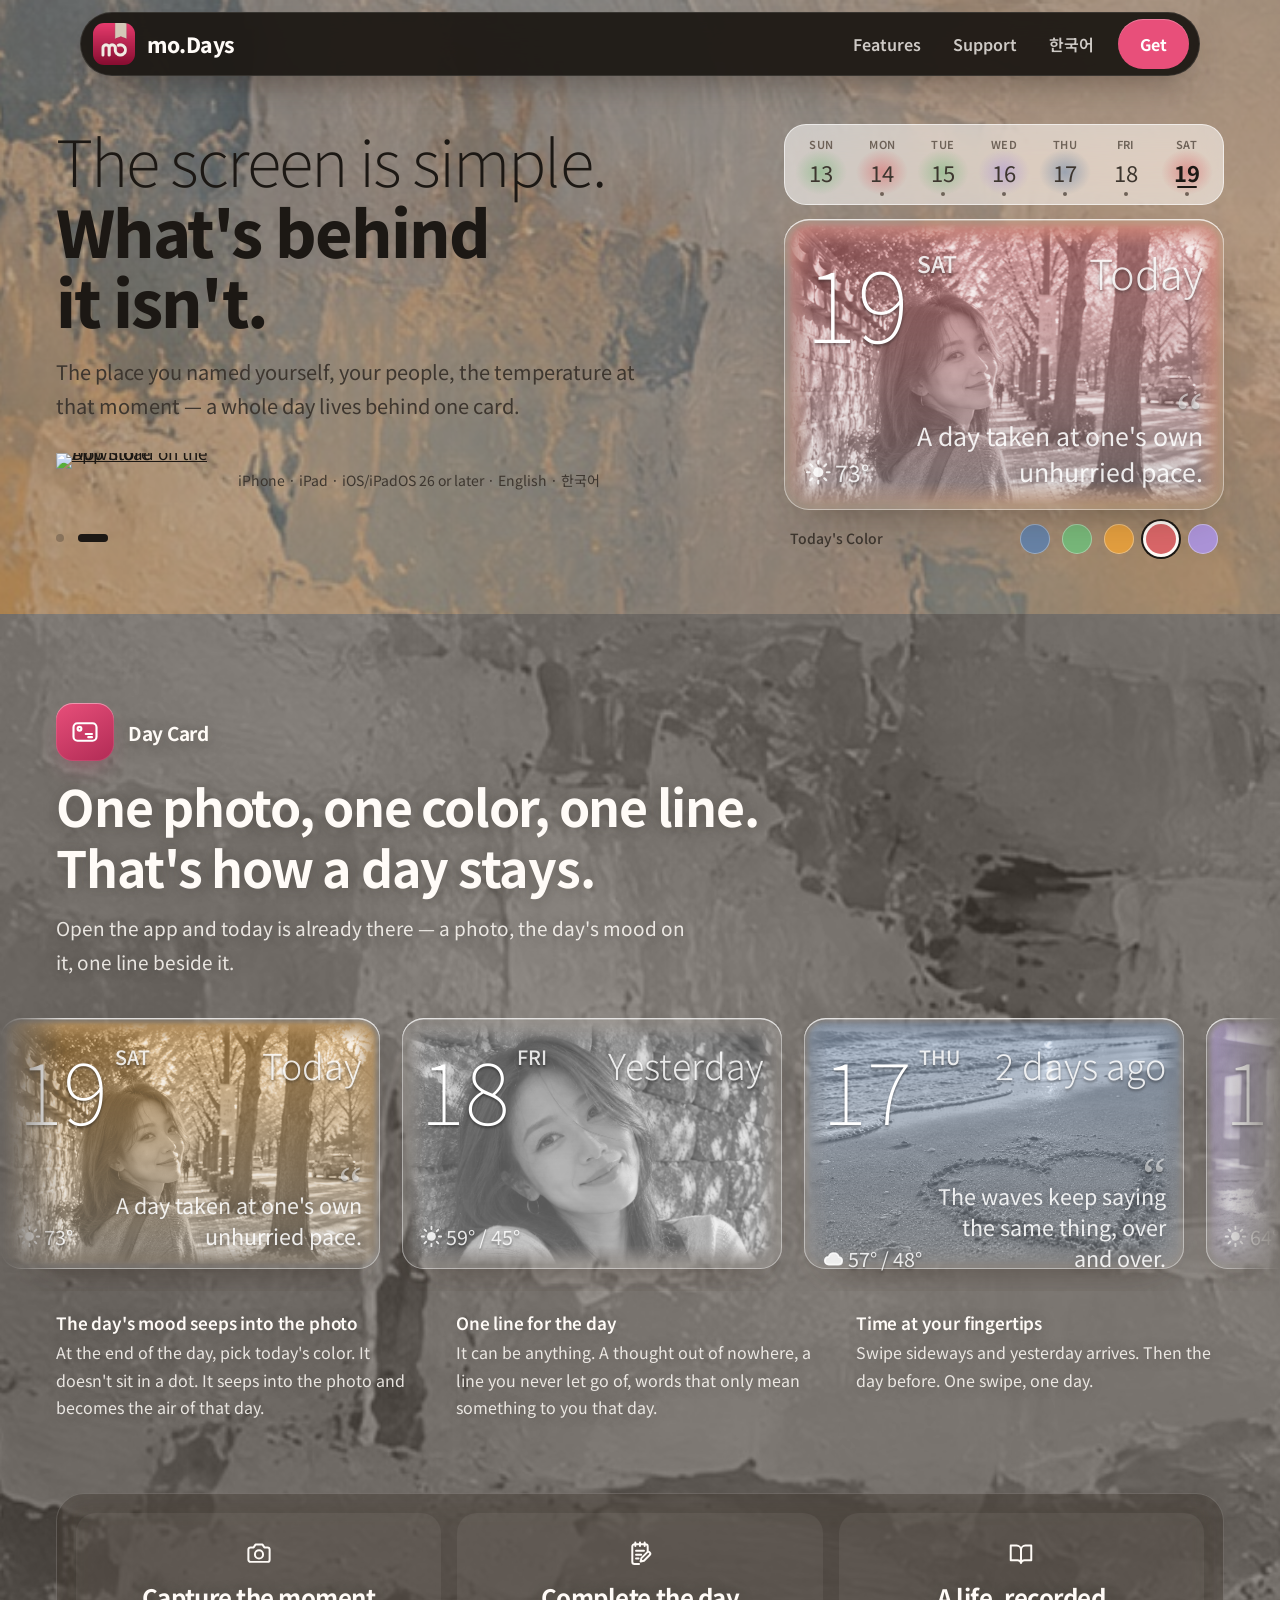
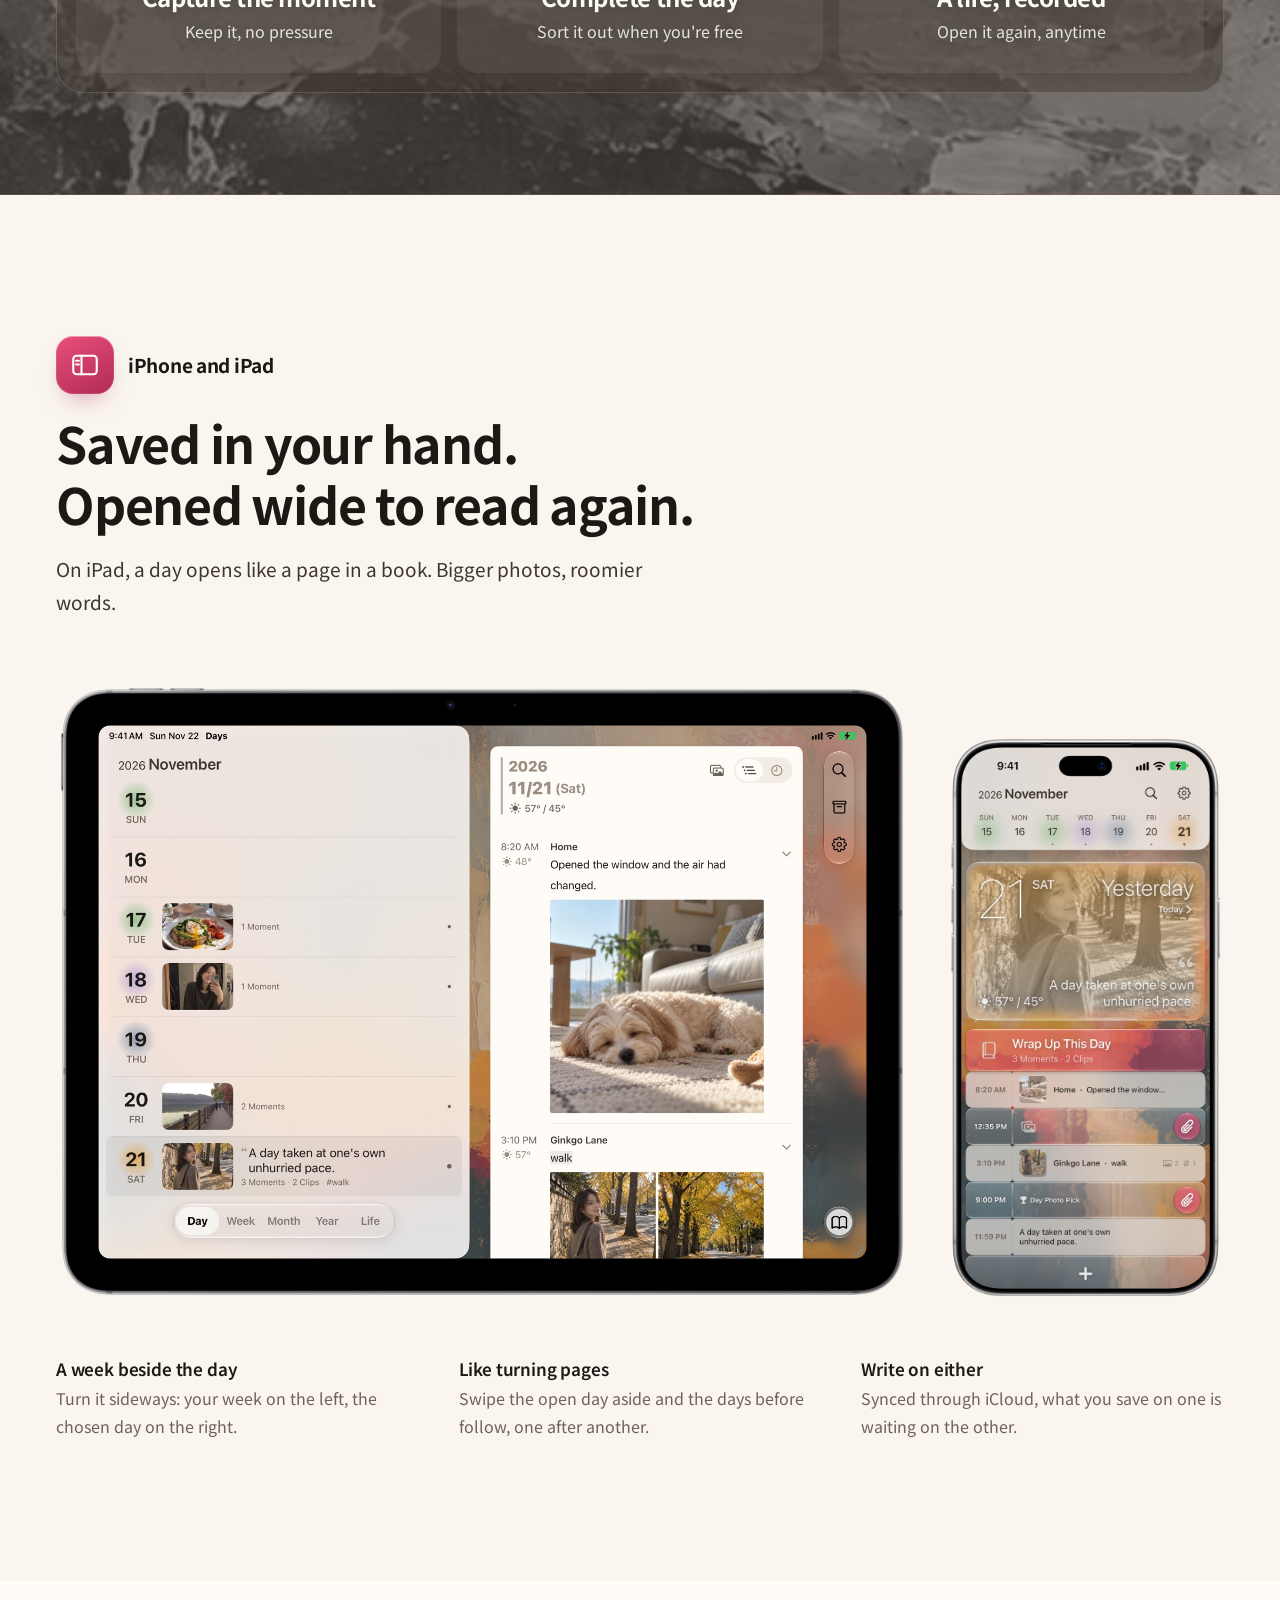
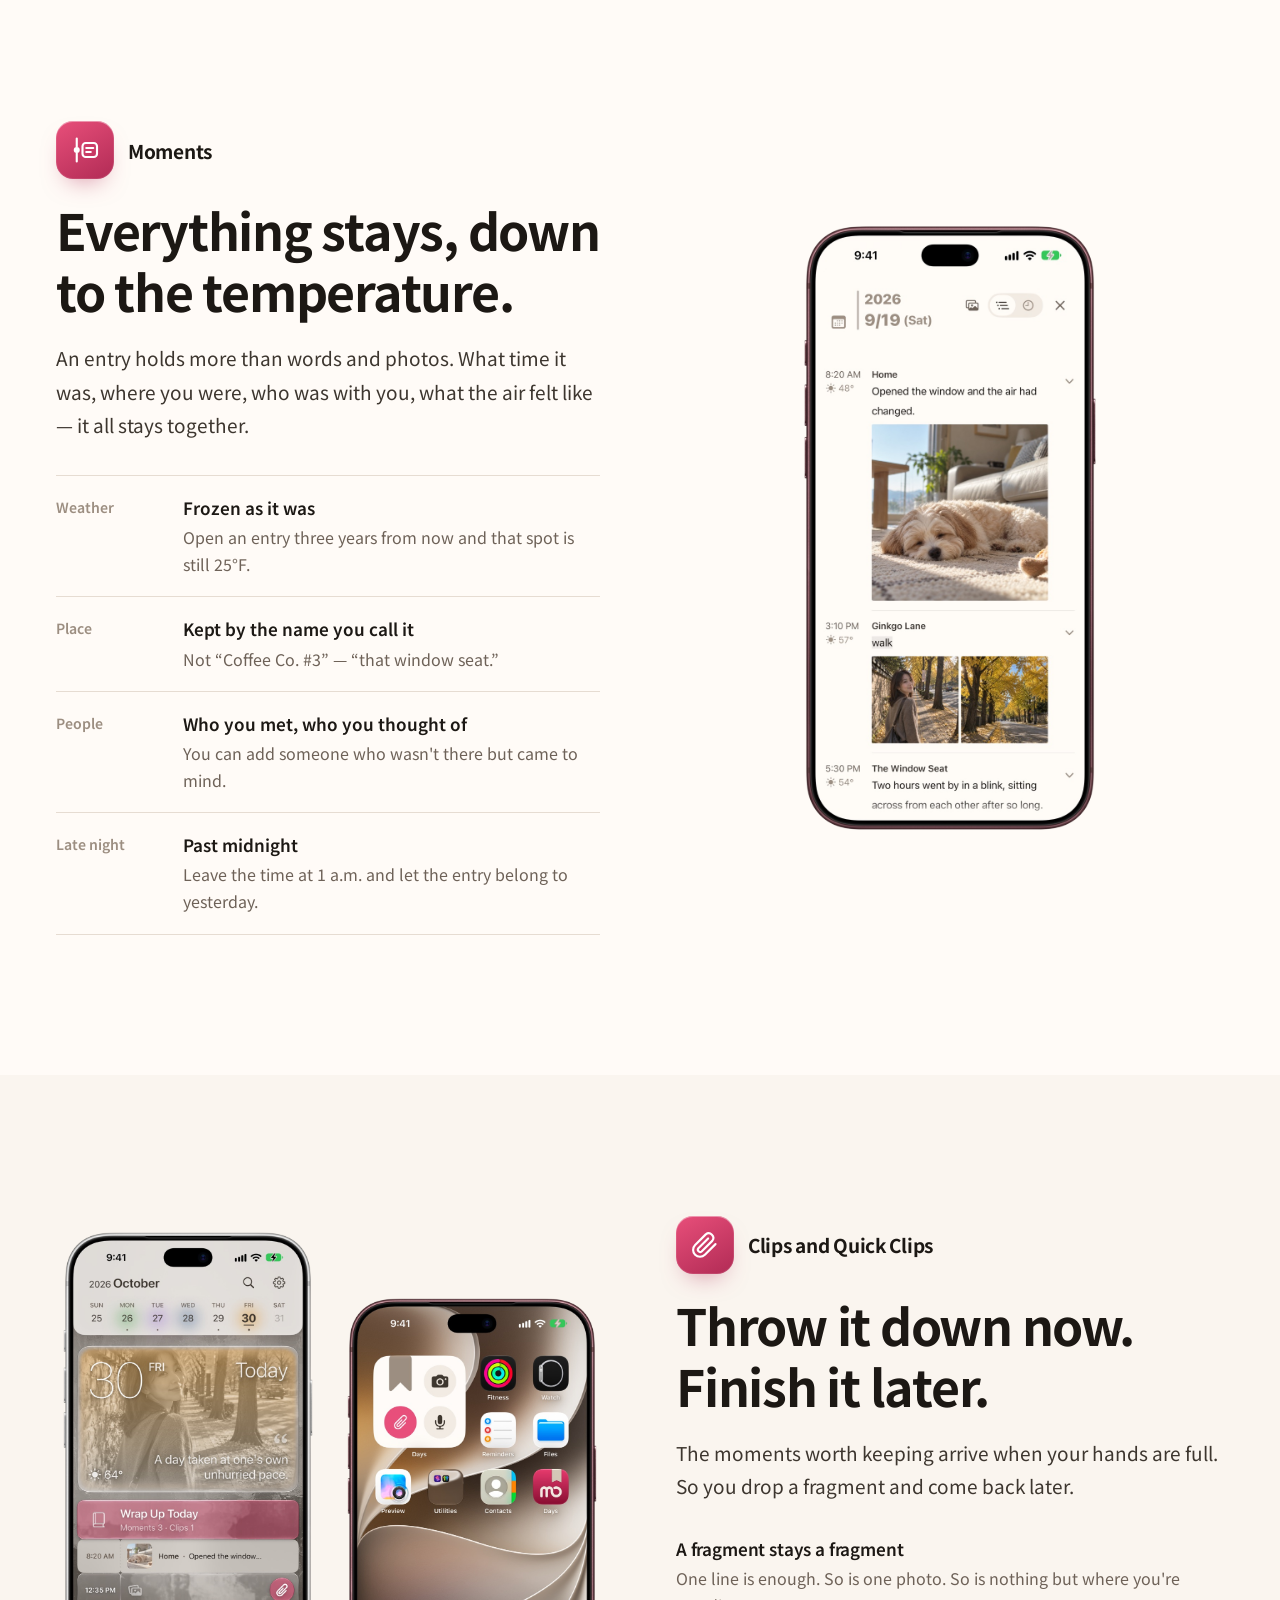
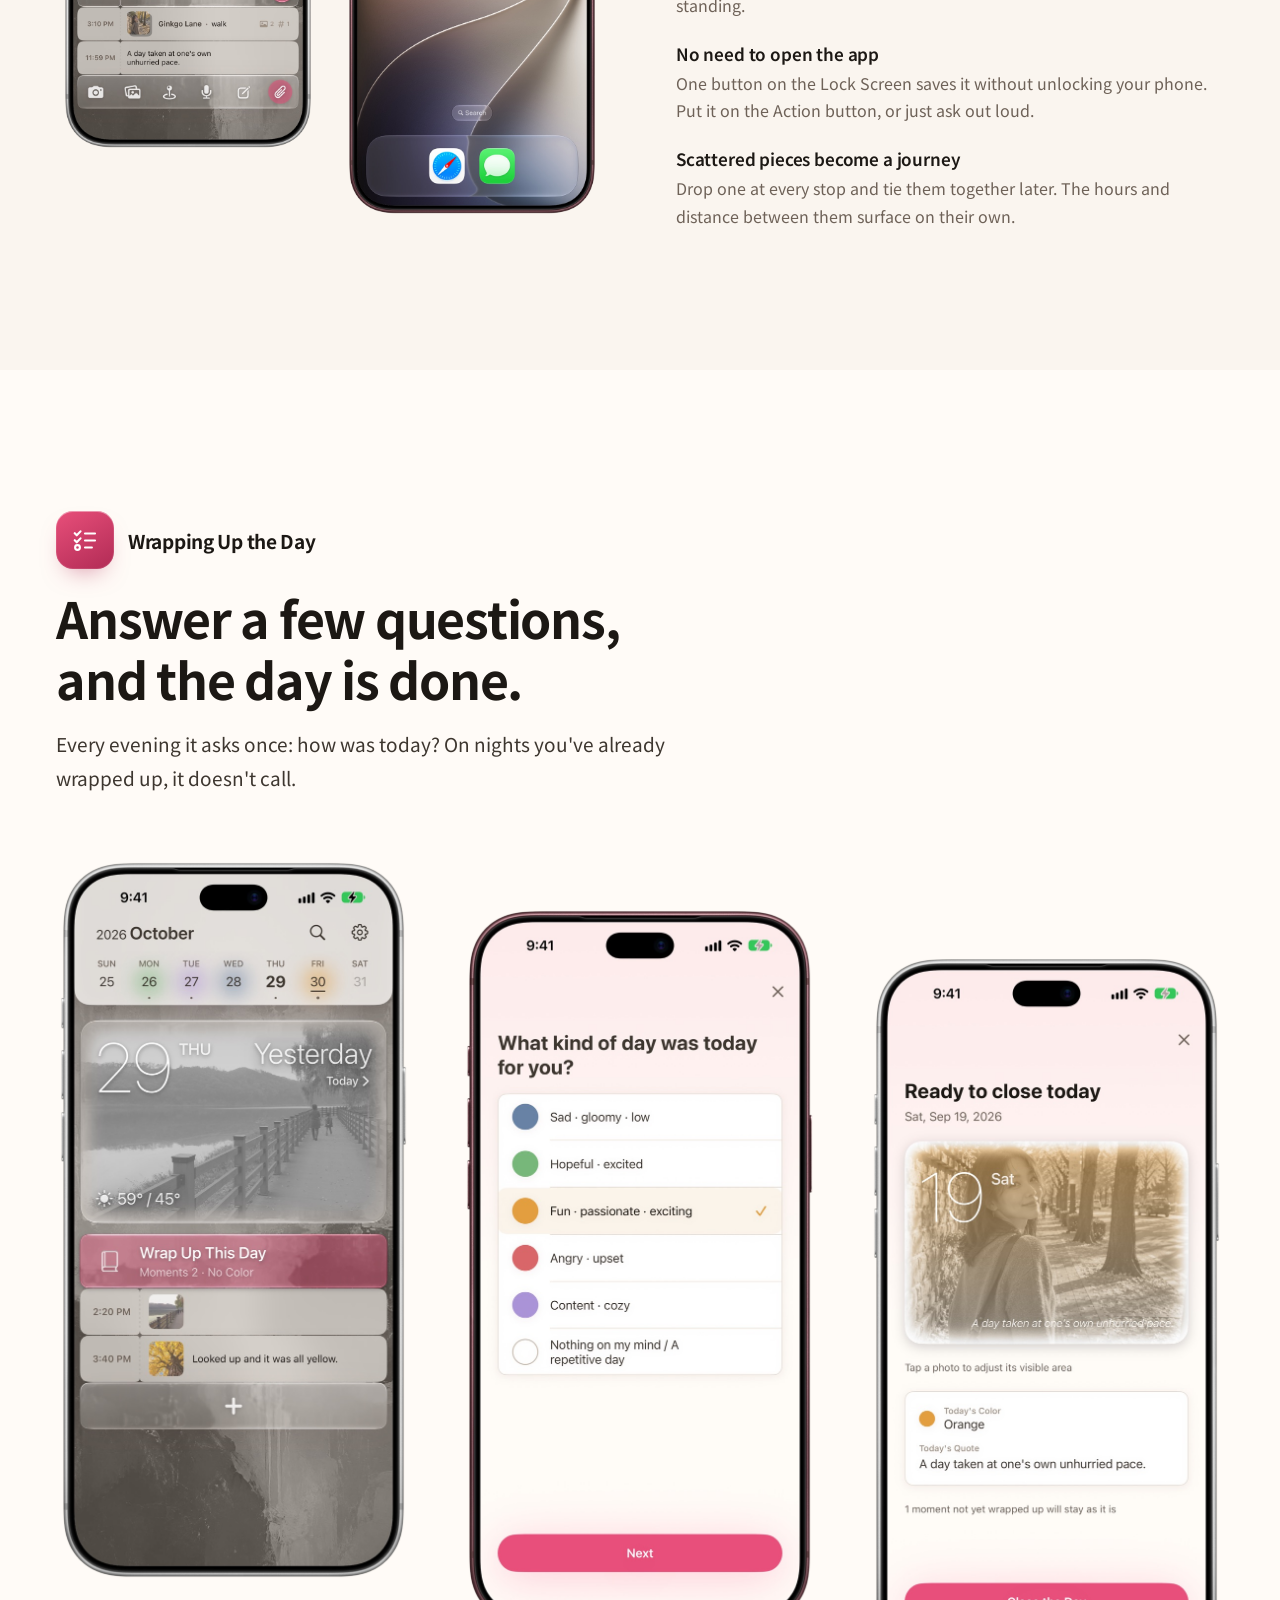
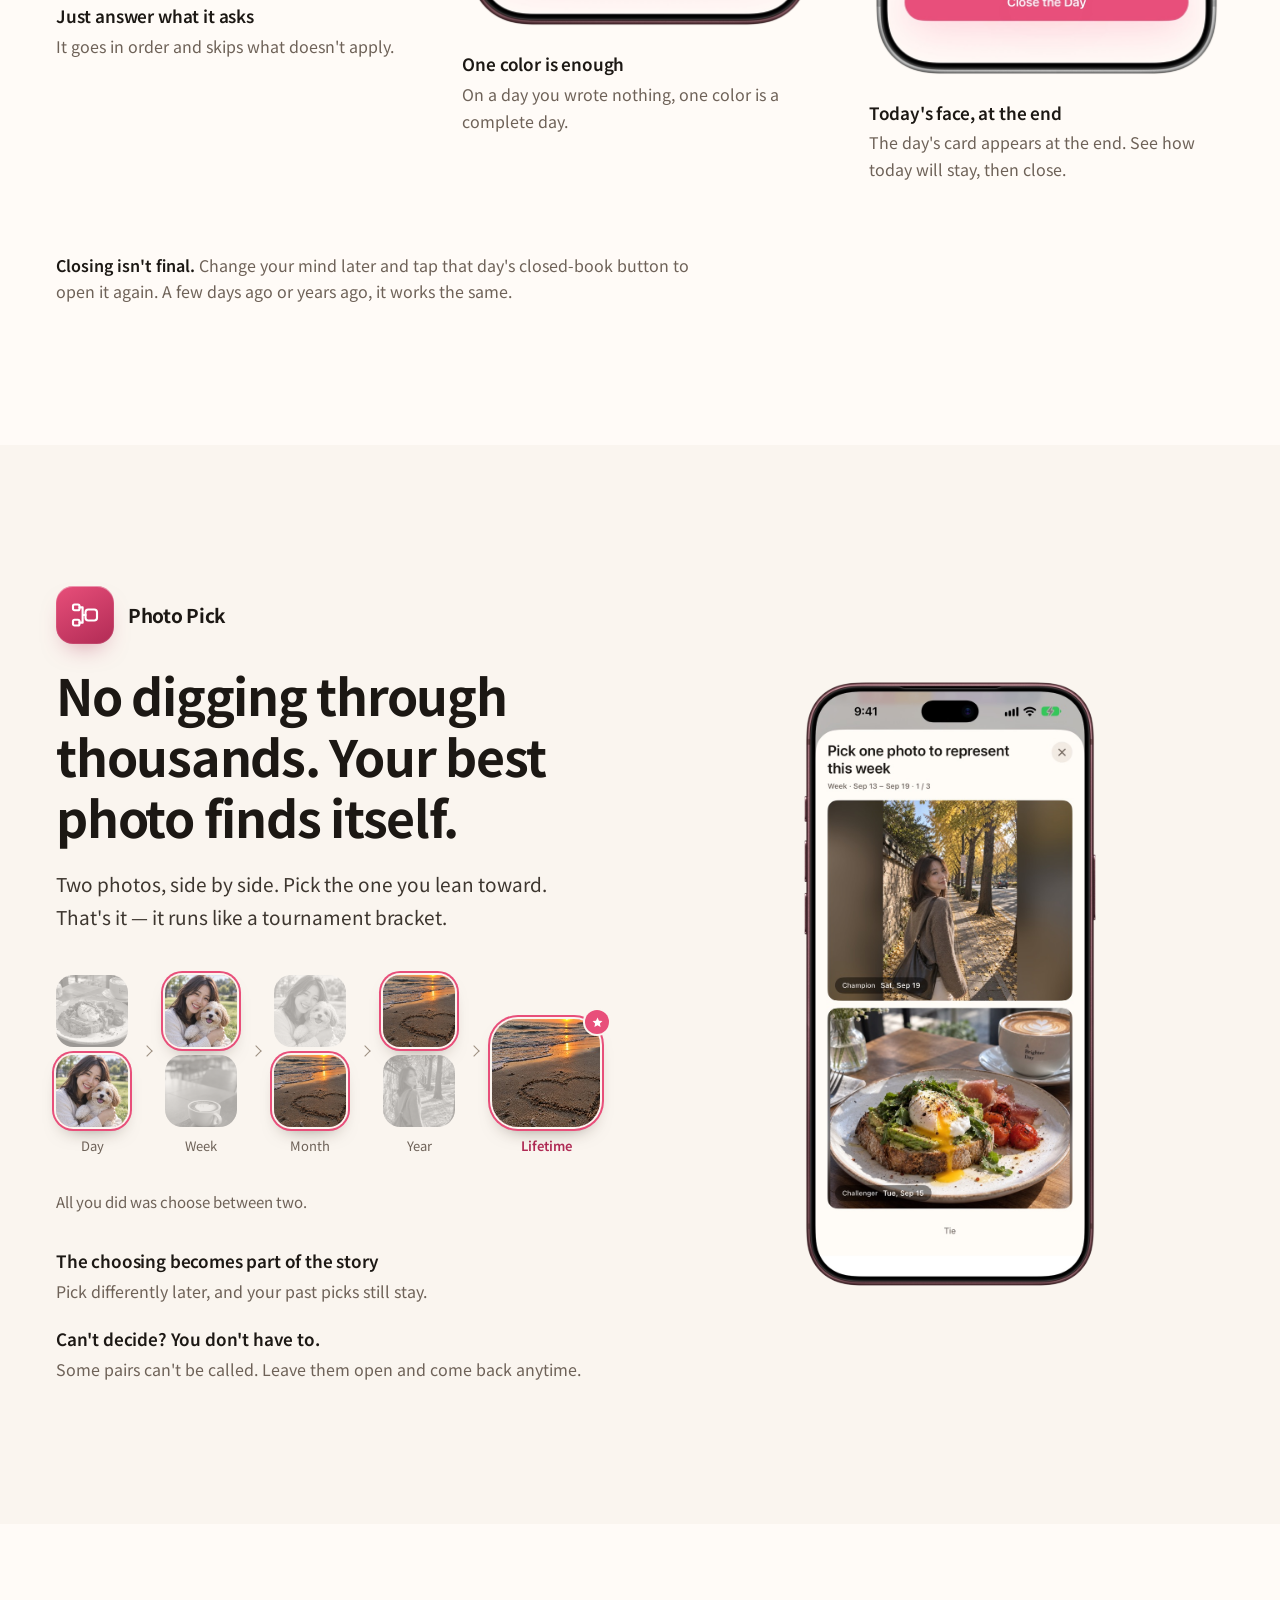
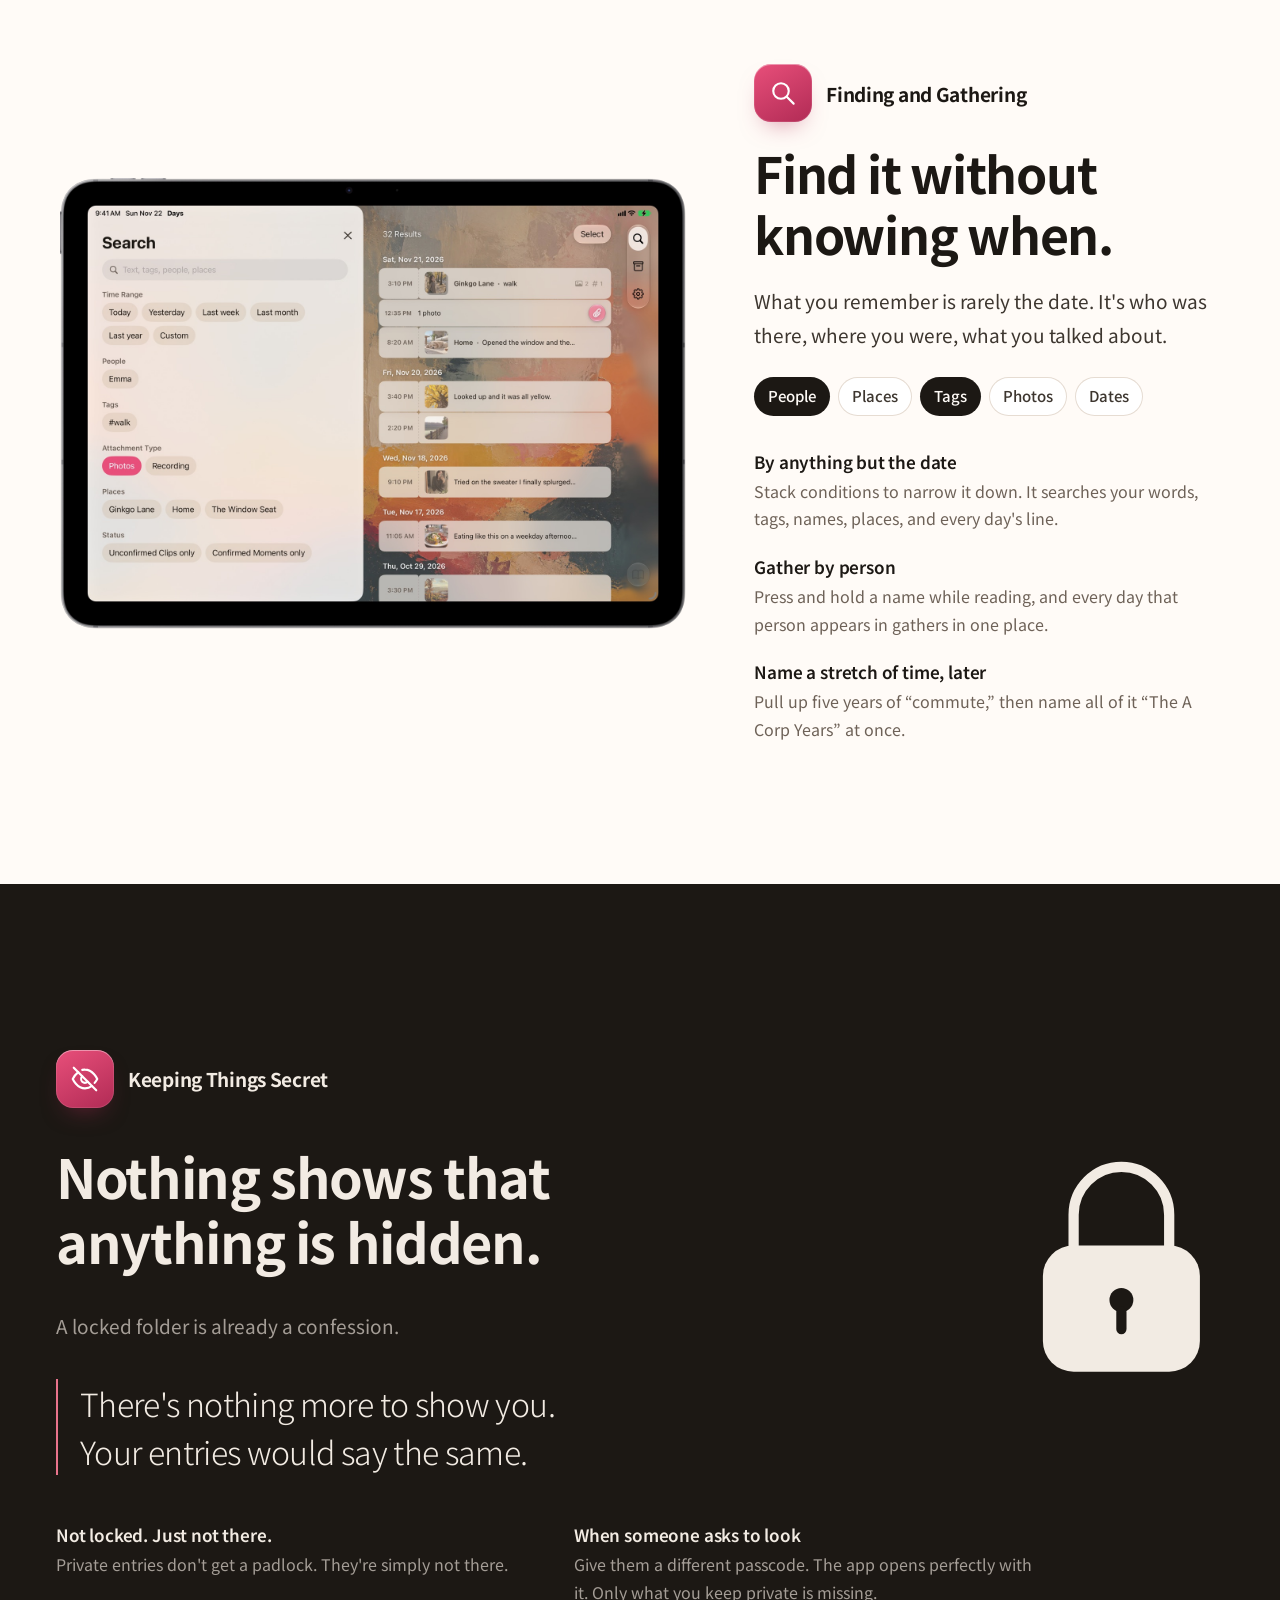
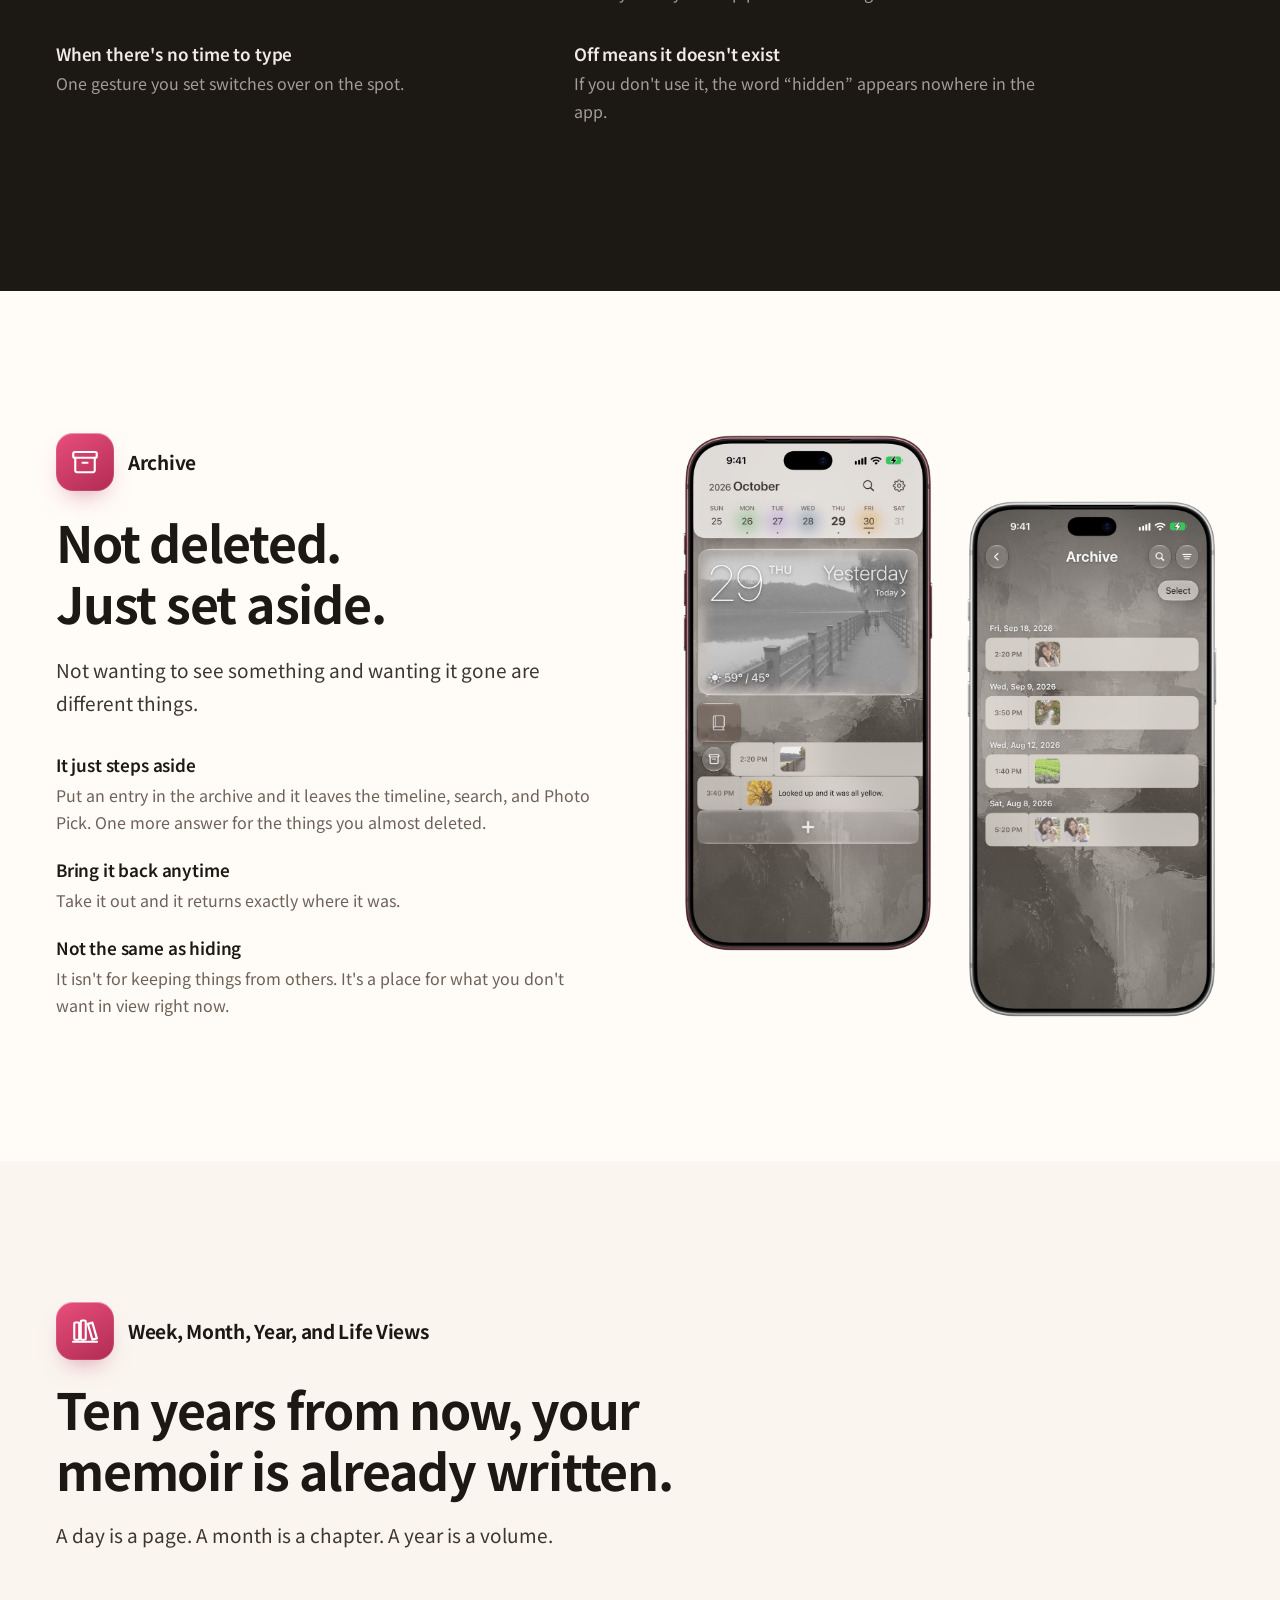
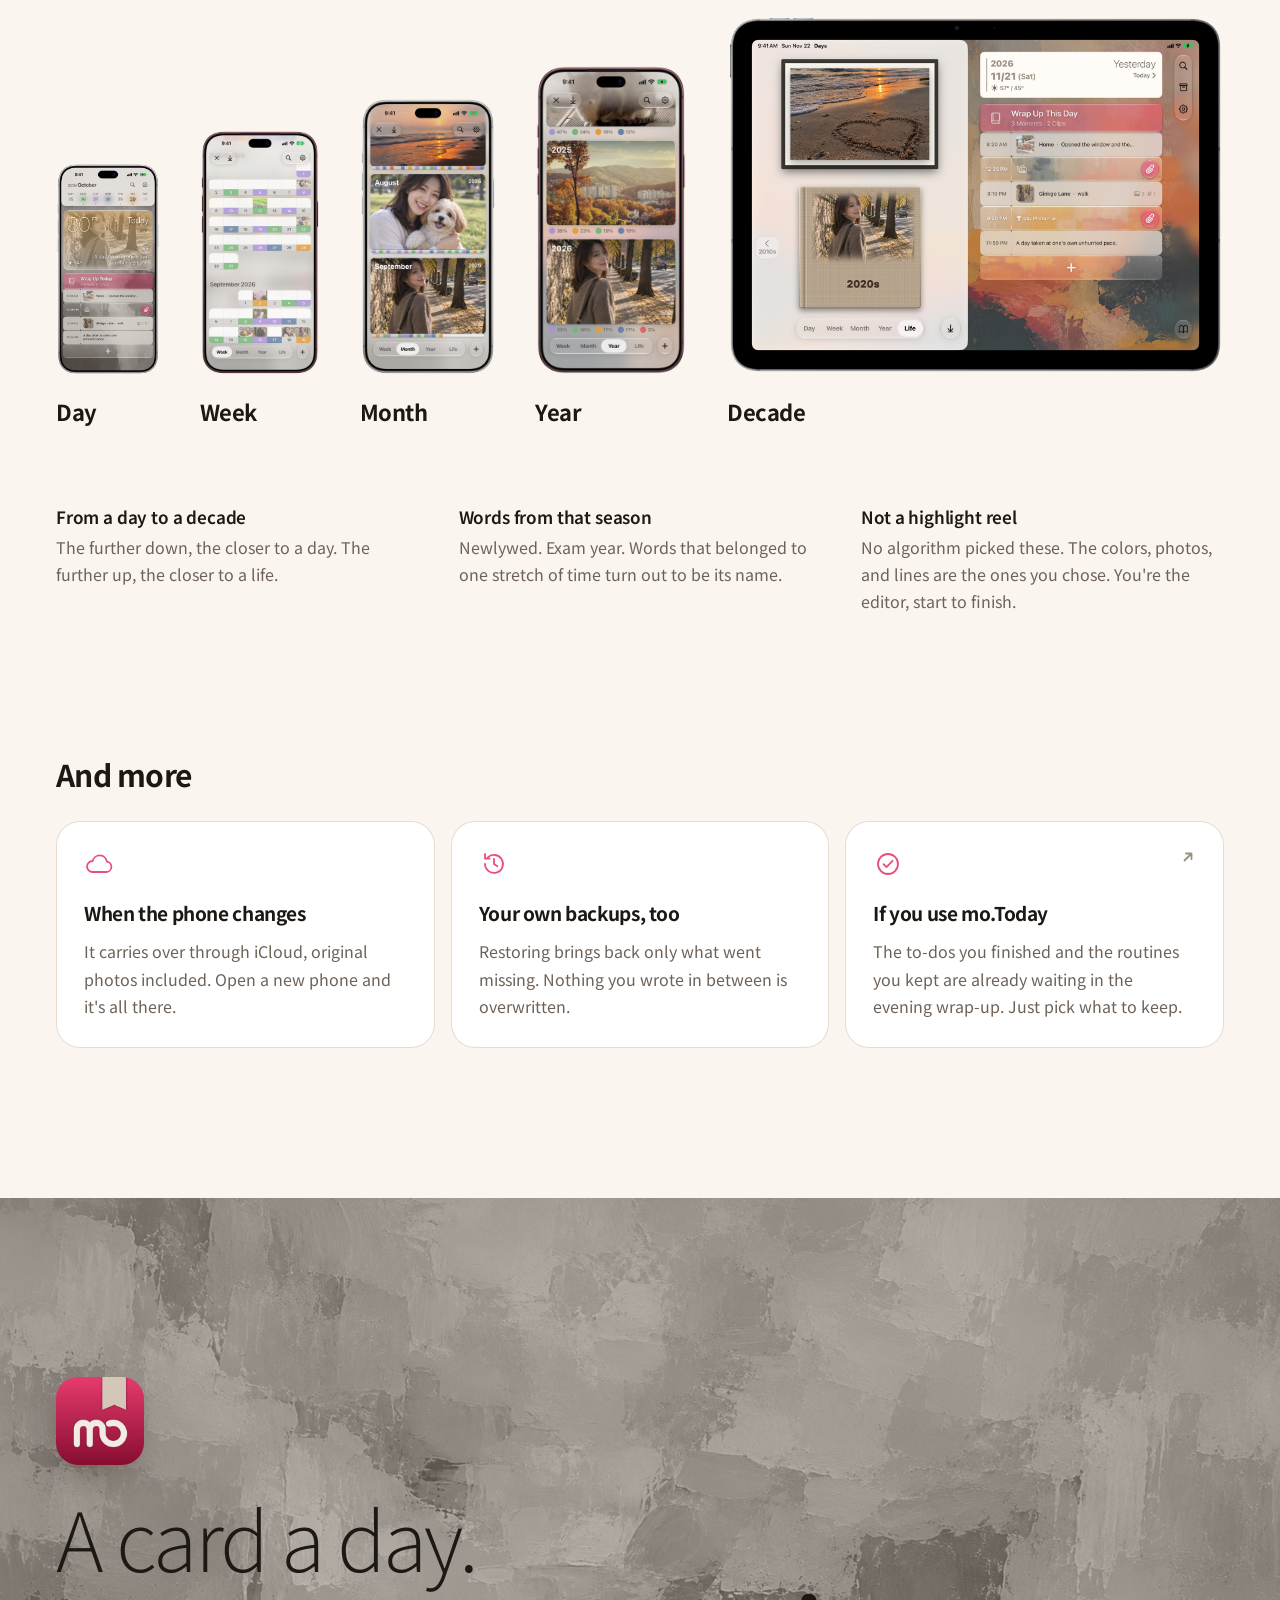
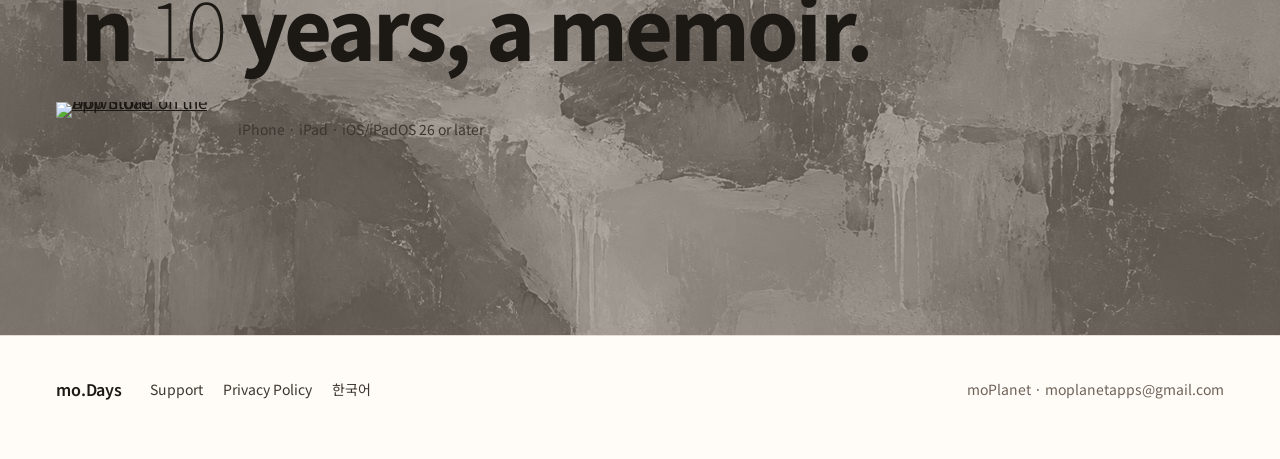
==== commit 3b9d67d2: "하루 카드 띠 — 흰 글자와 한 톤 어두운 덮개, 쓰는 흐름 세 칸을 띠 안으로(한·영, 수석님 2026.11.22 «검은색 서체가 잘 안 읽히는데» · «살짝만 어둡게» · «그" ====
--- a/en/index.html
+++ b/en/index.html
@@ -45,7 +45,9 @@
   --rose-soft: #FFE0EA;   /* brandSoft */
   --veil: rgba(156, 142, 129, .55);   /* 배경 판 모노톤 덮개 — neutral400 × 0.55 */
   --veil-color: transparent;           /* 원색 바탕(모노톤 끔) — 라이트는 덮개 없음 */
-  --veil-mono: rgba(156, 142, 129, .55);
+  --veil-mono: rgba(88, 79, 70, .55);   /* 하루 카드 띠 덮개 — 흰 글자가 읽히도록 살짝 어둡게 */
+  --days-fg: #FFFBF7;     /* 하루 카드 띠의 글자 — 흰색 */
+  --days-fg2: rgba(255, 251, 247, .86);
   --mono-filter: grayscale(1) contrast(2.08) brightness(1.045);  /* 원색 바탕의 대비 0.48을 되돌려 모노톤 판과 같은 결로 */
   --glass: rgba(255, 255, 255, .55);
   --glass-line: rgba(255, 255, 255, .6);
@@ -79,7 +81,7 @@
     --fg1: #E3DDD7; --fg2: #C7BFB8; --fg3: #A49D96; --fg4: #867F78;
     --rose: #CC5470; --rose-deep: #E8738C; --rose-soft: #452934;
     --veil: rgba(23, 22, 20, .65); --veil-color: rgba(23, 22, 20, .58); --veil-mono: rgba(23, 22, 20, .17); --mono-filter: grayscale(1) contrast(1.5); --glass: rgba(57, 54, 50, .55); --glass-line: rgba(255, 255, 255, .14);
-    --night: #141311; --night-fg: #E3DDD7; --night-fg2: #867F78; --shadow: 0, 0, 0;
+    --days-fg: #E3DDD7; --days-fg2: #C7BFB8; --night: #141311; --night-fg: #E3DDD7; --night-fg2: #867F78; --shadow: 0, 0, 0;
     --mark-a: #D45B78; --mark-b: #9A3451; --mark-glow: rgba(0, 0, 0, .55);
     --nav-bg: rgba(242, 235, 227, .95); --nav-fg: #1C1814; --nav-fg2: rgba(28, 24, 20, .72); --nav-line: rgba(0, 0, 0, .08); --nav-hover: rgba(0, 0, 0, .06);
     --endpaper: #594A38; --weft: rgba(30, 23, 18, .30); --warp: rgba(255, 255, 255, .10); --bk-ink: #CBB69B;
@@ -91,7 +93,7 @@
   --fg1: #E3DDD7; --fg2: #C7BFB8; --fg3: #A49D96; --fg4: #867F78;
   --rose: #CC5470; --rose-deep: #E8738C; --rose-soft: #452934;
   --veil: rgba(23, 22, 20, .65); --veil-color: rgba(23, 22, 20, .58); --veil-mono: rgba(23, 22, 20, .17); --mono-filter: grayscale(1) contrast(1.5); --glass: rgba(57, 54, 50, .55); --glass-line: rgba(255, 255, 255, .14);
-  --night: #141311; --night-fg: #E3DDD7; --night-fg2: #867F78; --shadow: 0, 0, 0;
+  --days-fg: #E3DDD7; --days-fg2: #C7BFB8; --night: #141311; --night-fg: #E3DDD7; --night-fg2: #867F78; --shadow: 0, 0, 0;
   --mark-a: #D45B78; --mark-b: #9A3451; --mark-glow: rgba(0, 0, 0, .55);
   --nav-bg: rgba(242, 235, 227, .95); --nav-fg: #1C1814; --nav-fg2: rgba(28, 24, 20, .72); --nav-line: rgba(0, 0, 0, .08); --nav-hover: rgba(0, 0, 0, .06);
   --endpaper: #594A38; --weft: rgba(30, 23, 18, .30); --warp: rgba(255, 255, 255, .10); --bk-ink: #CBB69B;
@@ -375,10 +377,17 @@
 @keyframes drift { to { transform: translateX(calc(-50% - 11px)); } }
 .trio-points { margin-top: 20px; display: grid; gap: 22px; }
 @media (min-width: 820px) { .trio-points { grid-template-columns: repeat(3, minmax(0, 1fr)); gap: 32px; } }
-.days .point p { color: var(--fg2); }
+.days .mark-name, .days h2, .days .point h3 { color: var(--days-fg); }
+.days .intro, .days .point p { color: var(--days-fg2); }
+.days .days-head, .days .trio-points, .days .flow-box { text-shadow: 0 1px 16px rgba(28, 24, 20, .32); }
+/* 쓰는 흐름 — 하루 카드 띠 맨 아래, 바탕 위 어두운 유리 한 장에 세 칸(남기고 · 정리하고 · 펼쳐보고) */
+.days .flow-box { margin-top: clamp(48px, 6vw, 72px); background: rgba(28, 24, 20, .18); box-shadow: inset 0 0 0 1px rgba(255, 255, 255, .16); -webkit-backdrop-filter: blur(16px); backdrop-filter: blur(16px); }
+.days .flow-box li { background: rgba(255, 251, 247, .06); }
+.days .flow-box svg { stroke: var(--days-fg); }
+.days .flow-box h3 { color: var(--days-fg); }
+.days .flow-box p { color: var(--days-fg2); }
 
 /* ── 쓰는 흐름 — 기능을 하나씩 펴기 전에, 앱과 지내는 결을 먼저(남기고 · 정리하고 · 펼쳐보고) */
-.flow { padding-block: clamp(72px, 9vw, 120px); }  /* 아래로 iPhone과 iPad 띠(alt)가 이어 선다 */
 .flow-box { display: grid; gap: 12px; padding: 12px; border-radius: 28px; background: var(--surface); box-shadow: inset 0 0 0 1px var(--line); }
 @media (min-width: 760px) { .flow-box { grid-template-columns: repeat(3, minmax(0, 1fr)); gap: 16px; padding: 20px; } }
 .flow-box li { display: grid; justify-items: center; gap: 6px; padding: 26px 20px 28px; border-radius: 20px; background: var(--bg-alt); text-align: center; }
@@ -760,20 +769,14 @@
           <div class="point"><h3>One line for the day</h3><p>It can be anything. A thought out of nowhere, a line you never let go of, words that only mean something to you that day.</p></div>
           <div class="point"><h3>Time at your fingertips</h3><p>Swipe sideways and yesterday arrives. Then the day before. One swipe, one day.</p></div>
         </div>
-      </div>
-    </section>
-  </div>
-
-  <section class="flow" aria-labelledby="flow-title">
-    <div class="wrap">
-      <h2 class="sr" id="flow-title">How mo.Days flows</h2>
-      <ol class="flow-box">
+        <ol class="flow-box" aria-label="How mo.Days flows">
         <li><svg viewBox="0 0 24 24" aria-hidden="true"><path d="M4.8 7.2h2.6l1.6-2.4h6l1.6 2.4h2.6a1.9 1.9 0 0 1 1.9 1.9v8.6a1.9 1.9 0 0 1-1.9 1.9H4.8a1.9 1.9 0 0 1-1.9-1.9V9.1a1.9 1.9 0 0 1 1.9-1.9Z"/><circle cx="12" cy="13.2" r="3.5"/></svg><h3>Capture the moment</h3><p>Keep it, no pressure</p></li>
         <li><svg viewBox="0 0 24 24" aria-hidden="true"><path d="M8 3v3M12 3v3M16 3v3"/><path d="M18.6 10.4V6.4a1.9 1.9 0 0 0-1.9-1.9H7.3a1.9 1.9 0 0 0-1.9 1.9v13.2a1.9 1.9 0 0 0 1.9 1.9h3.9"/><path d="M8.6 10h6.8M8.6 13.4h4.4M8.6 16.8h2.2"/><path d="M20.3 13.7a1.55 1.55 0 0 0-2.2-2.2l-4.9 4.9-.7 2.9 2.9-.7Z"/></svg><h3>Complete the day</h3><p>Sort it out when you're free</p></li>
         <li><svg viewBox="0 0 24 24" aria-hidden="true"><path d="M12 9.4v11"/><path d="M3.2 5.6h5a3.8 3.8 0 0 1 3.8 3.8 3.8 3.8 0 0 1 3.8-3.8h5v12.6h-5.6a3.2 3.2 0 0 0-3.2 2.2 3.2 3.2 0 0 0-3.2-2.2H3.2Z"/></svg><h3>A life, recorded</h3><p>Open it again, anytime</p></li>
       </ol>
-    </div>
-  </section>
+      </div>
+    </section>
+  </div>
 
   <section class="feature alt pair" aria-labelledby="fp-title">
     <div class="wrap">
